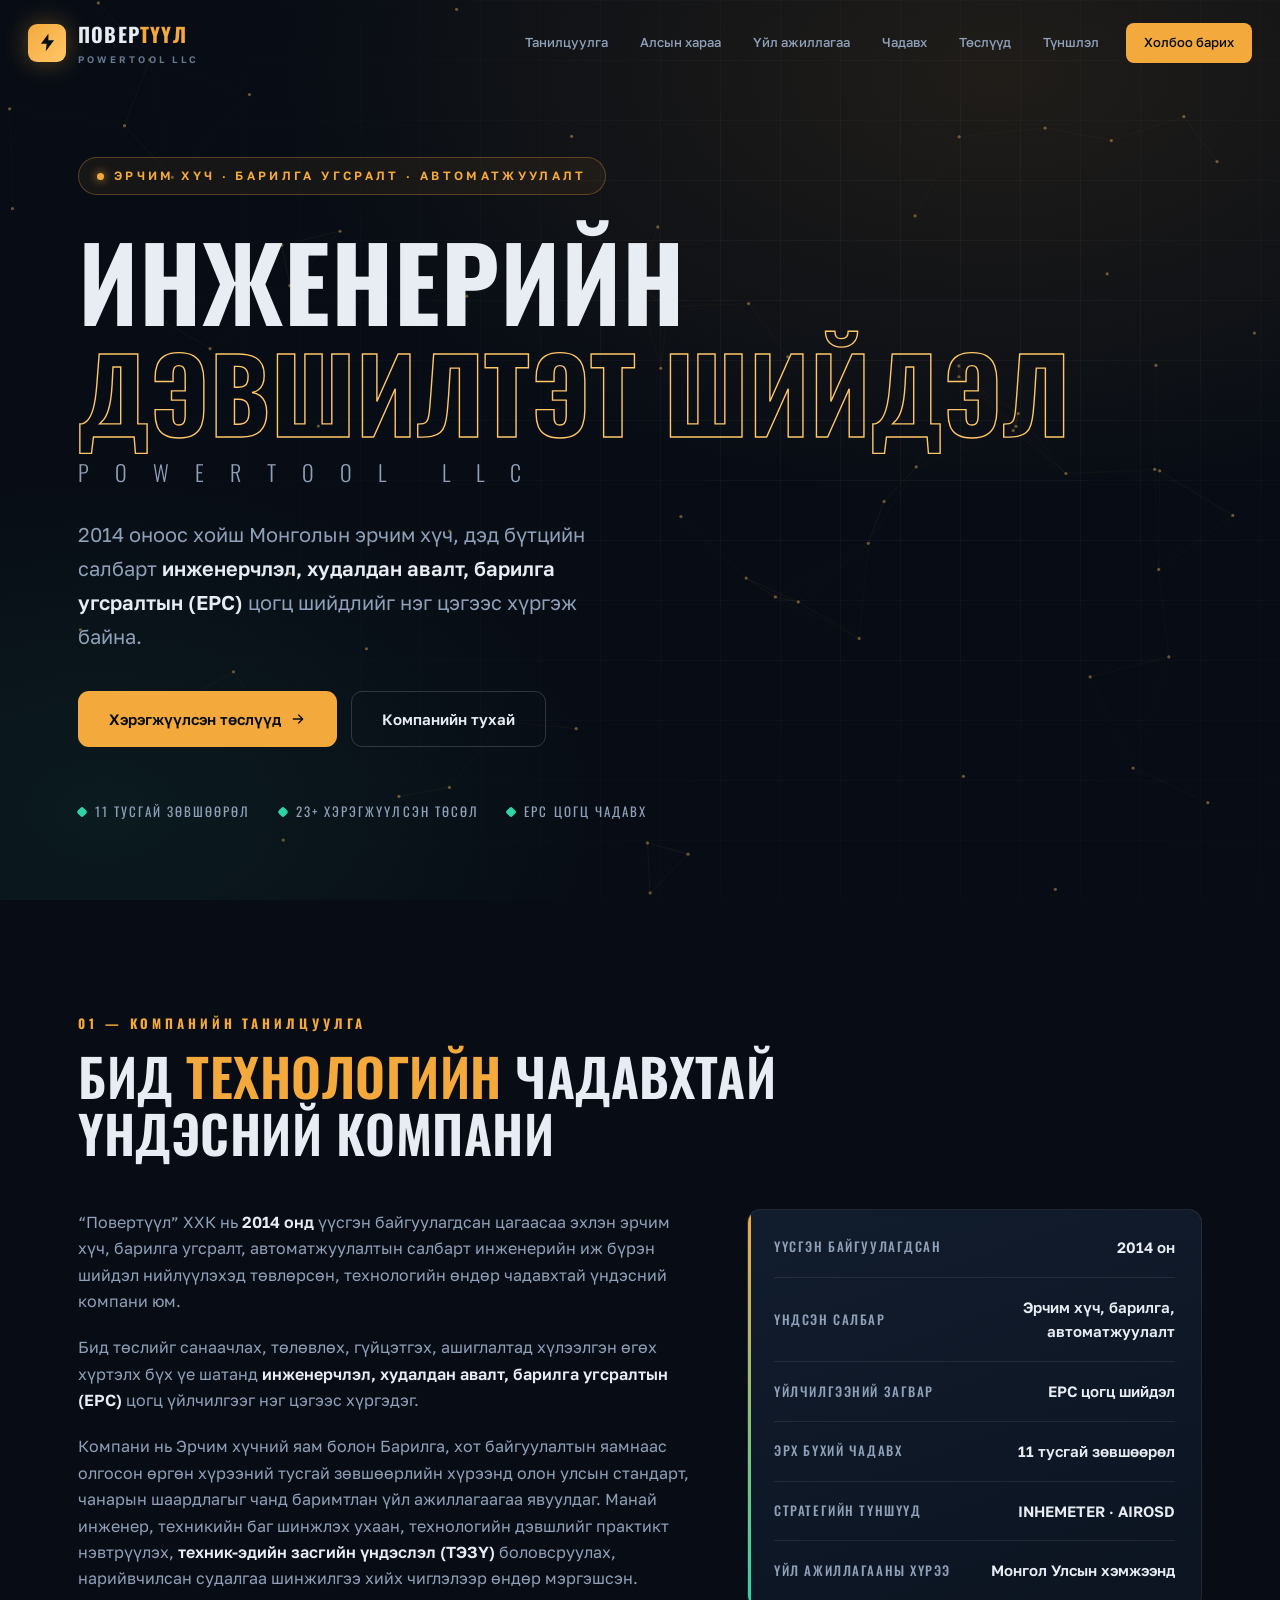
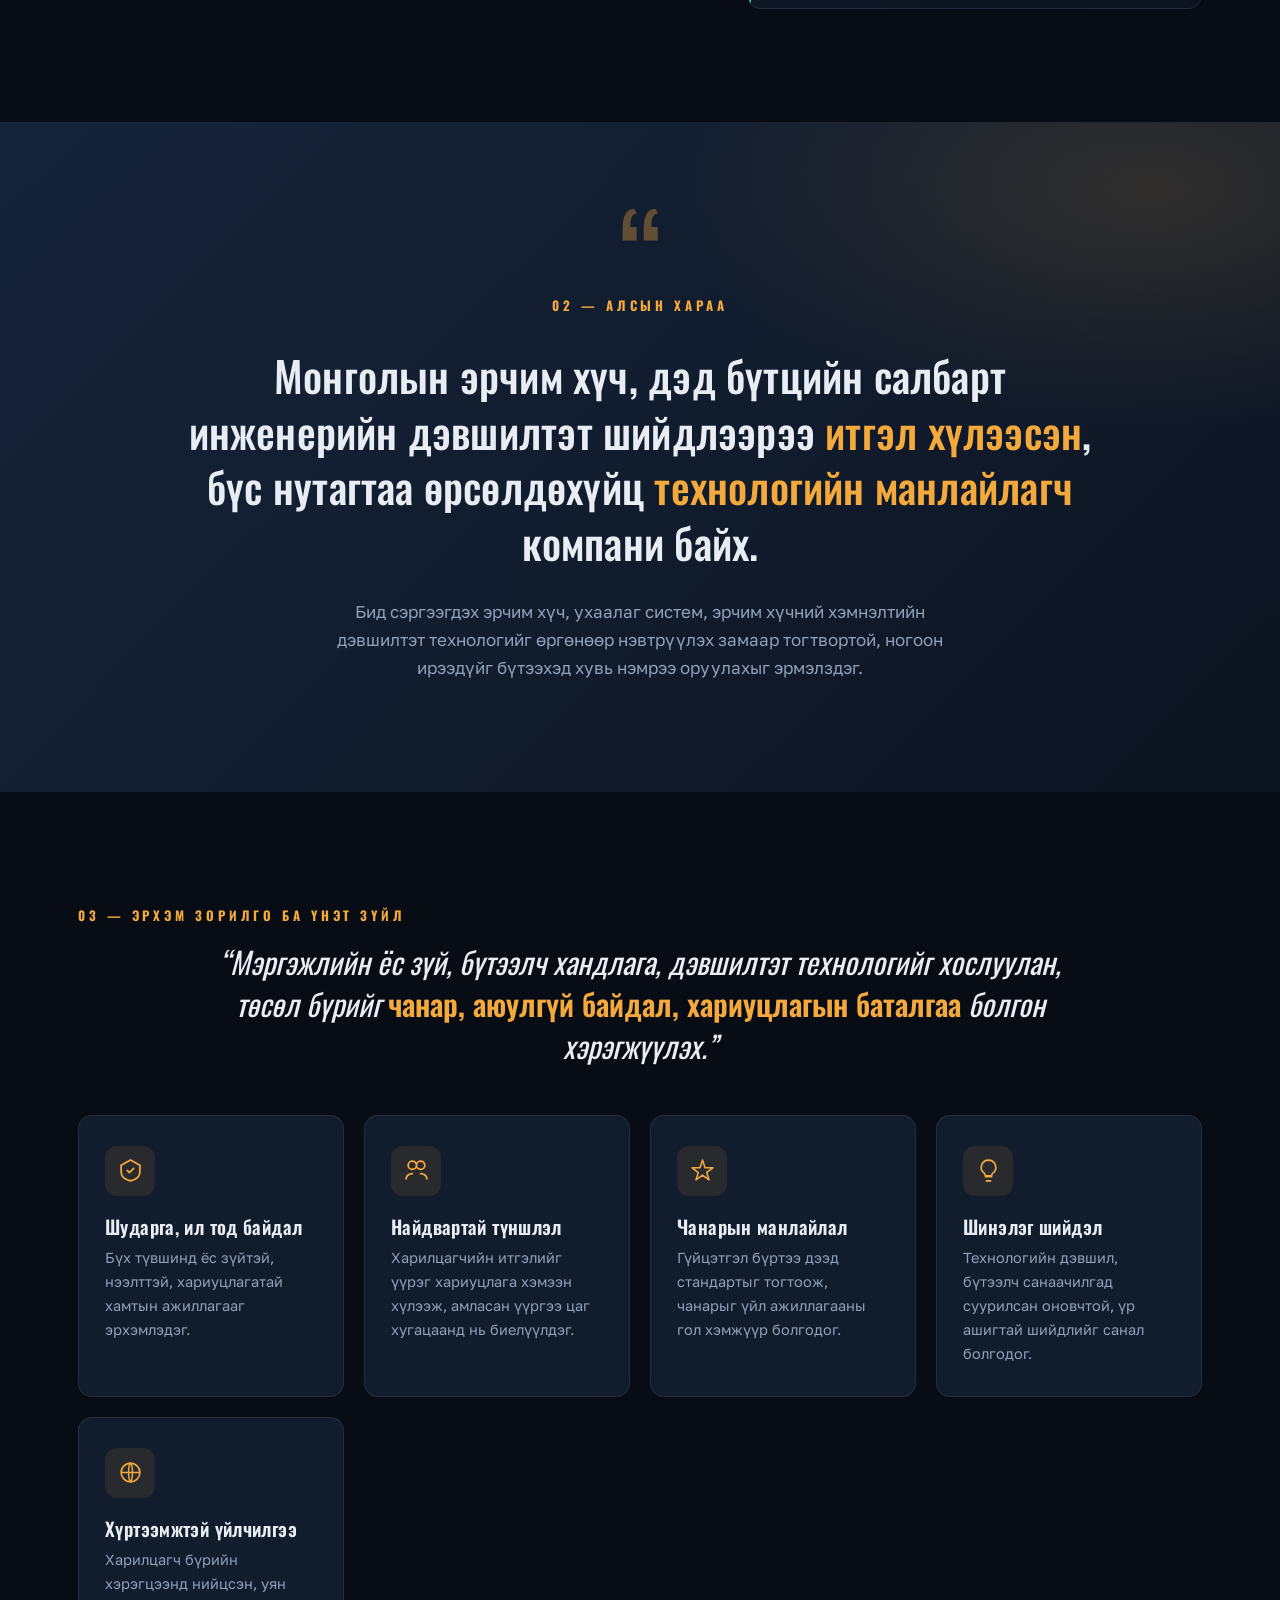
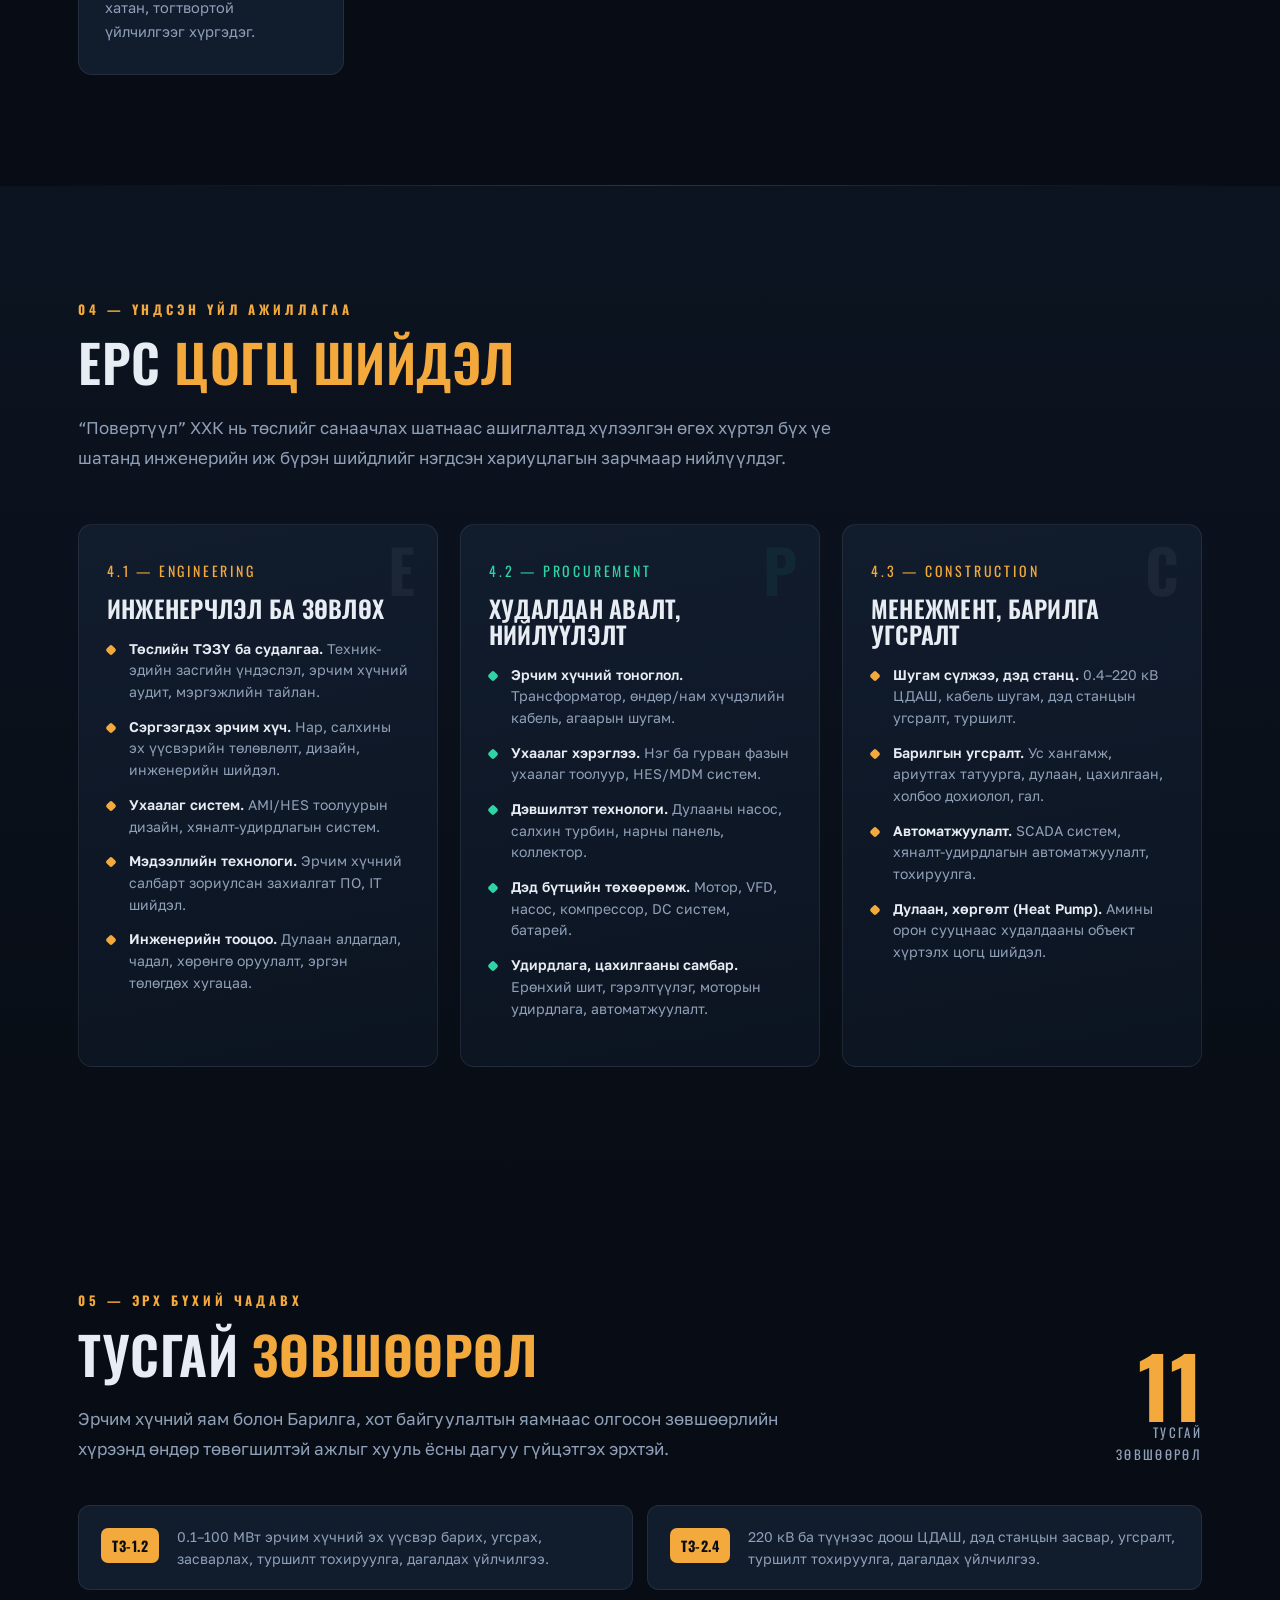
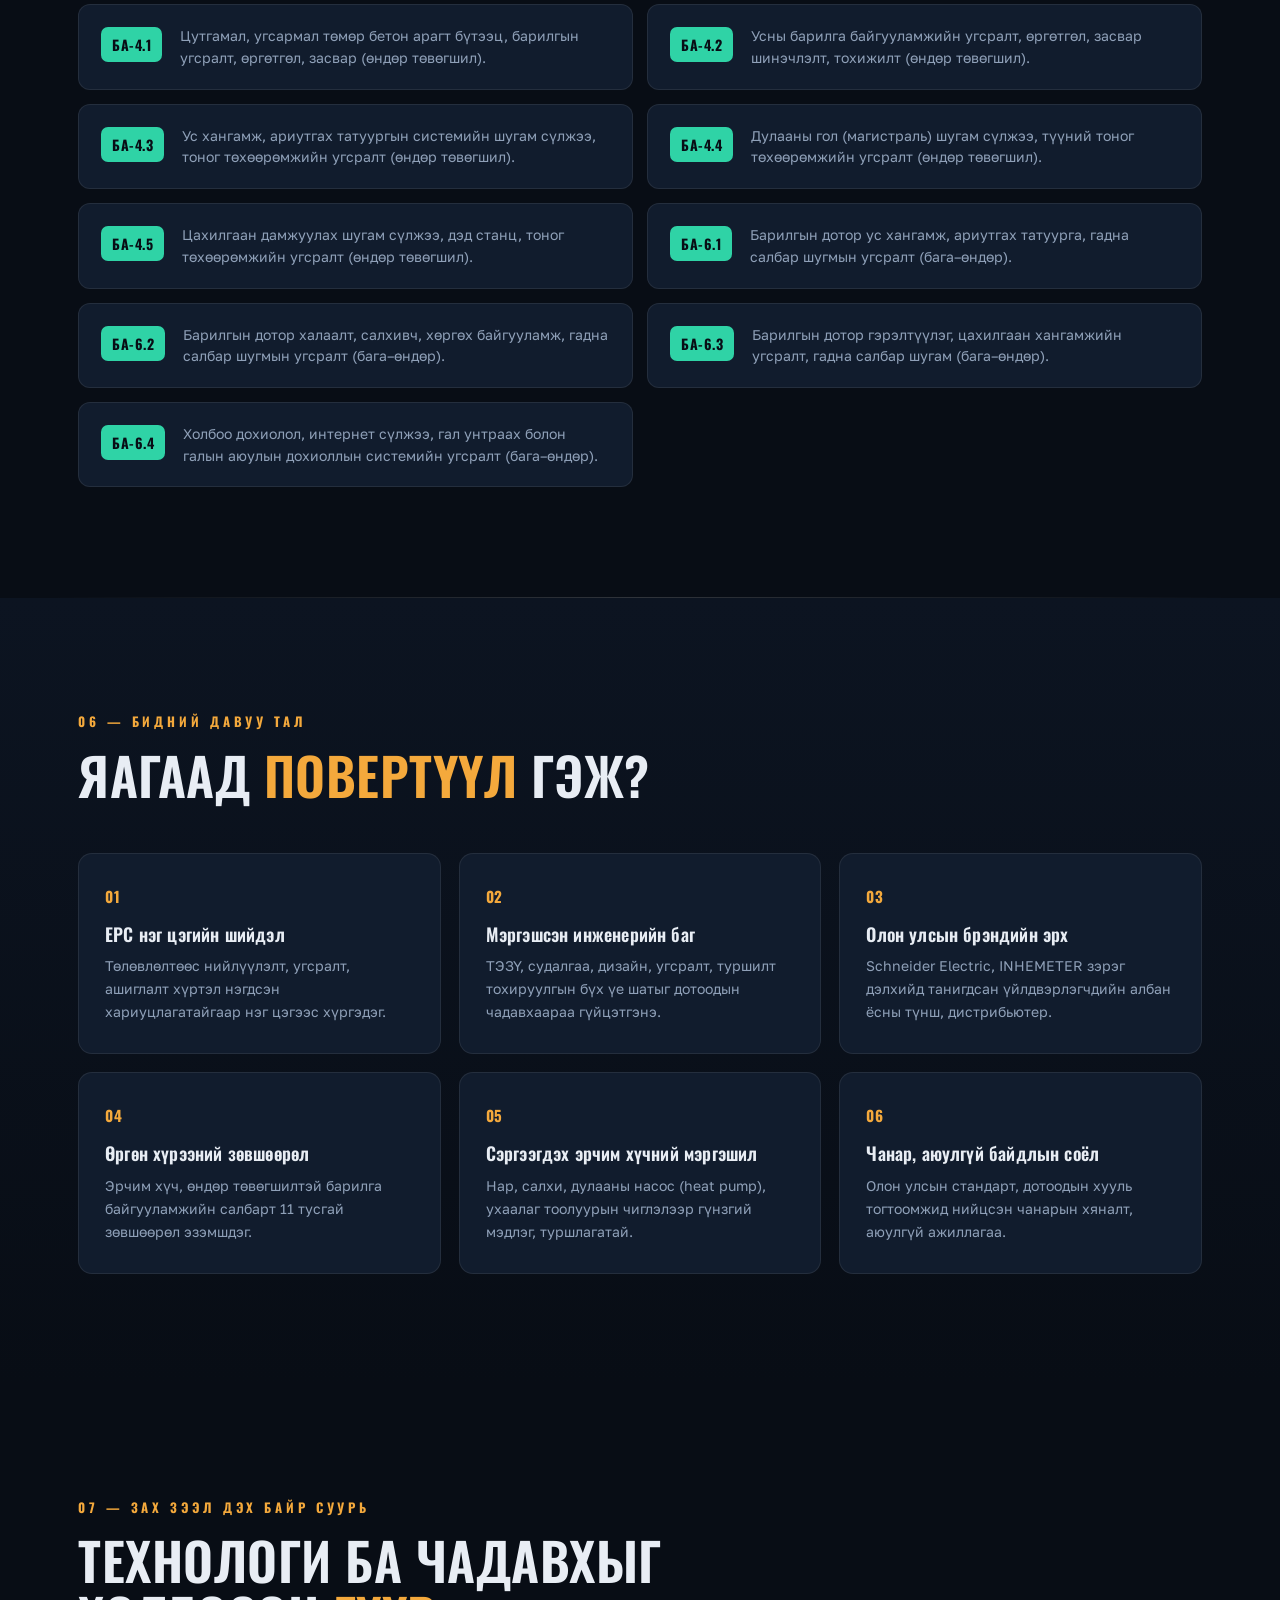
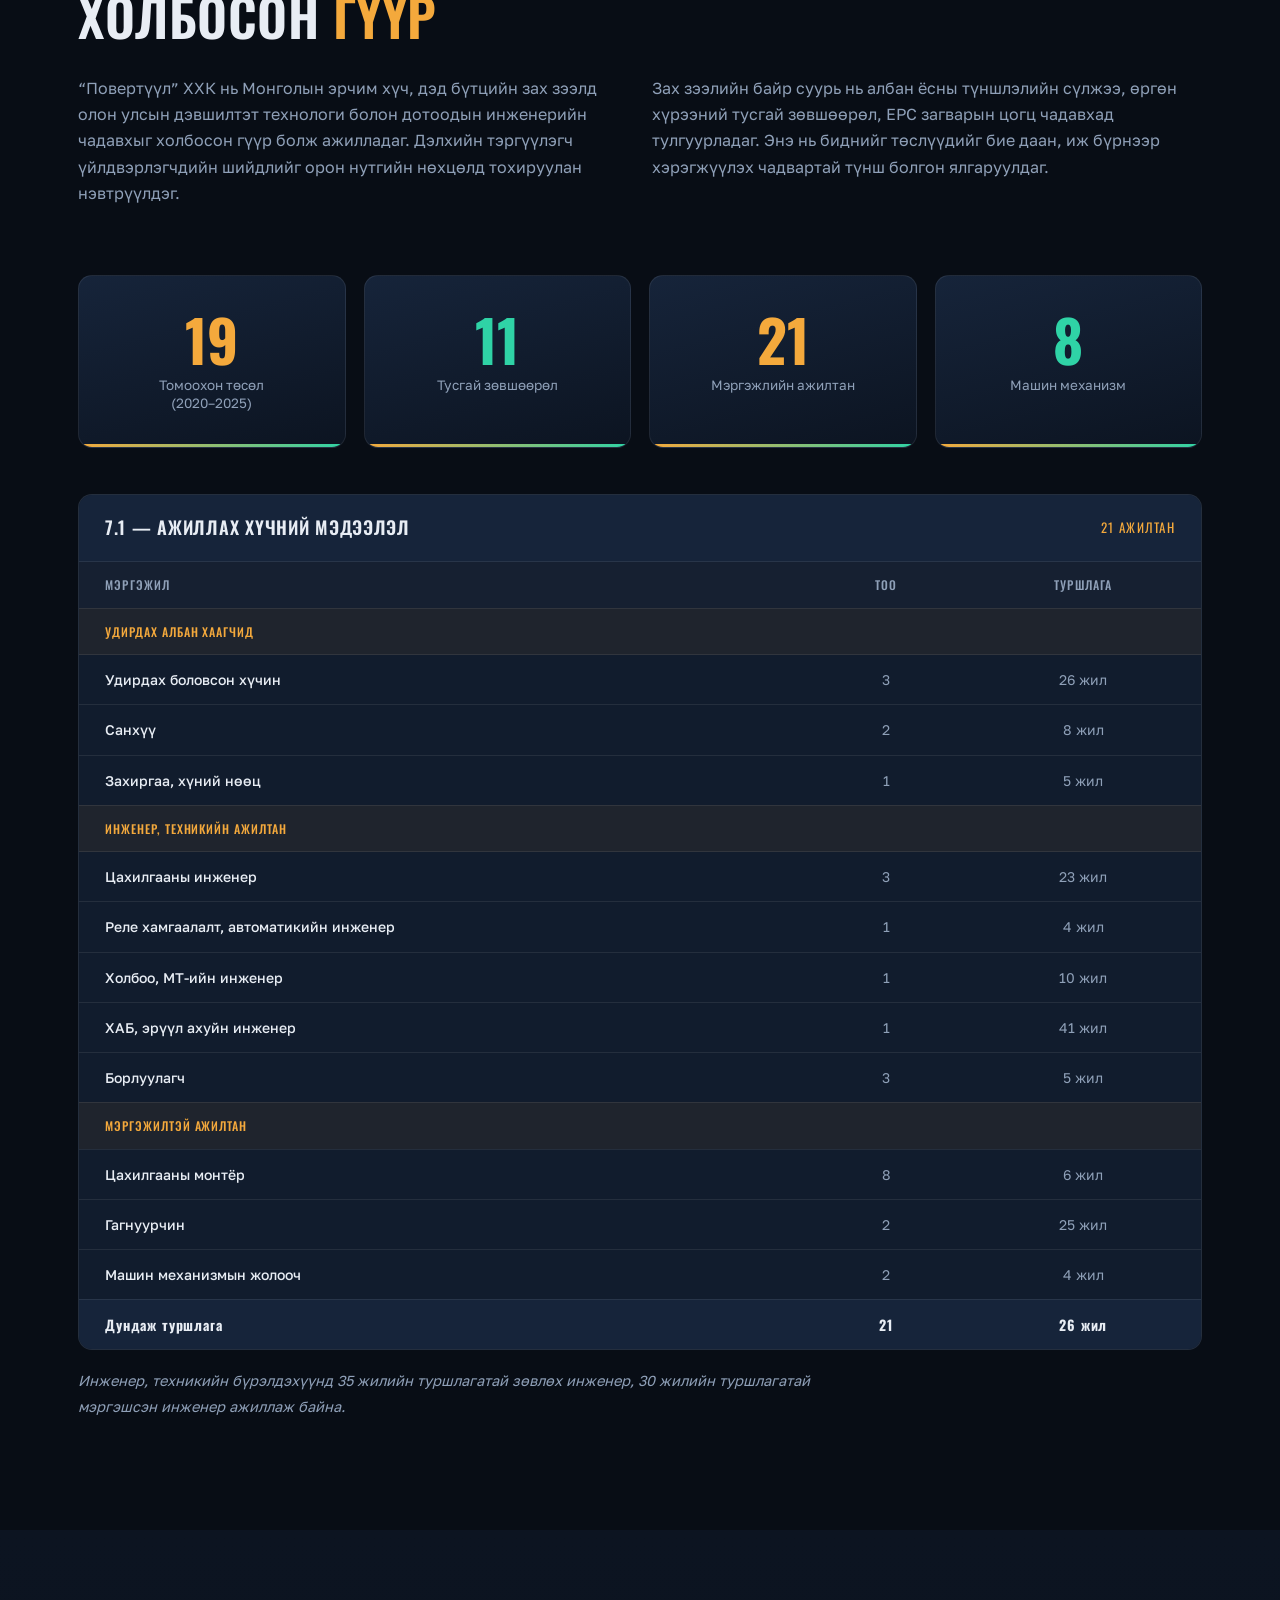
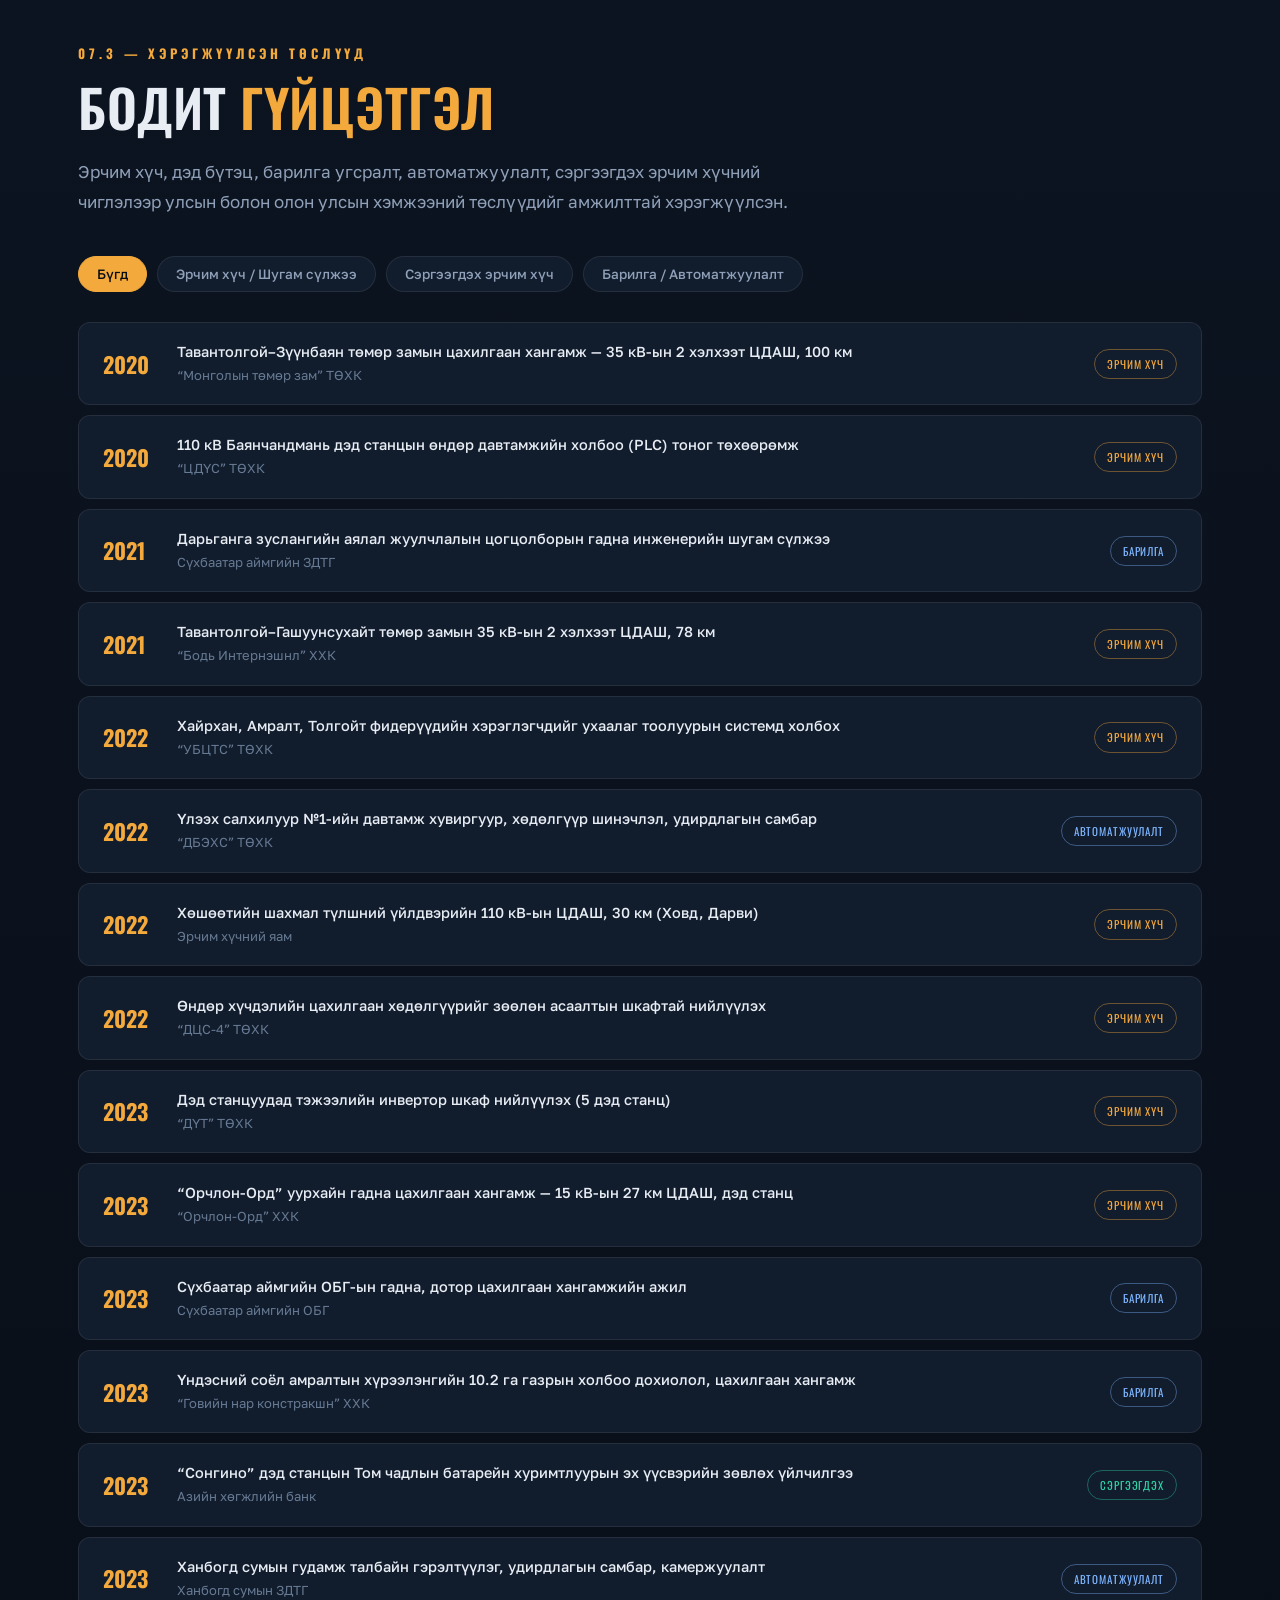
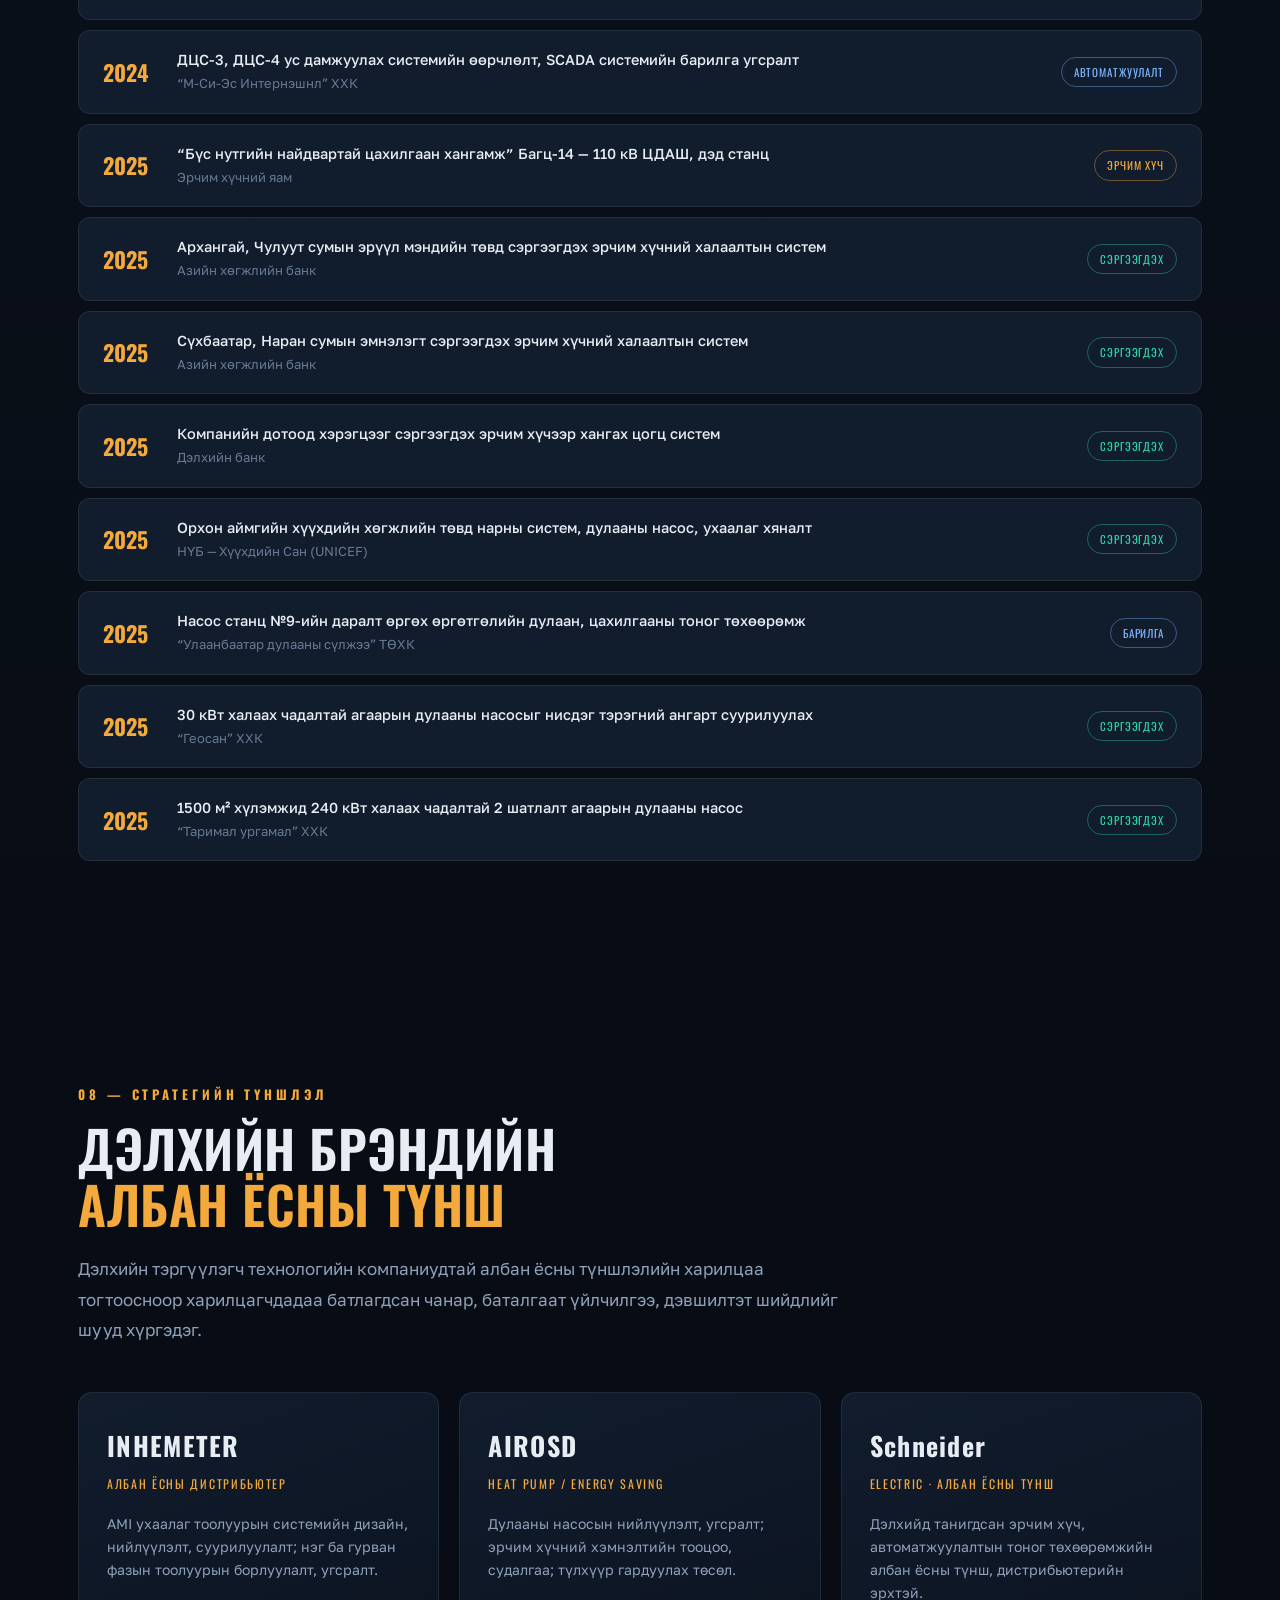
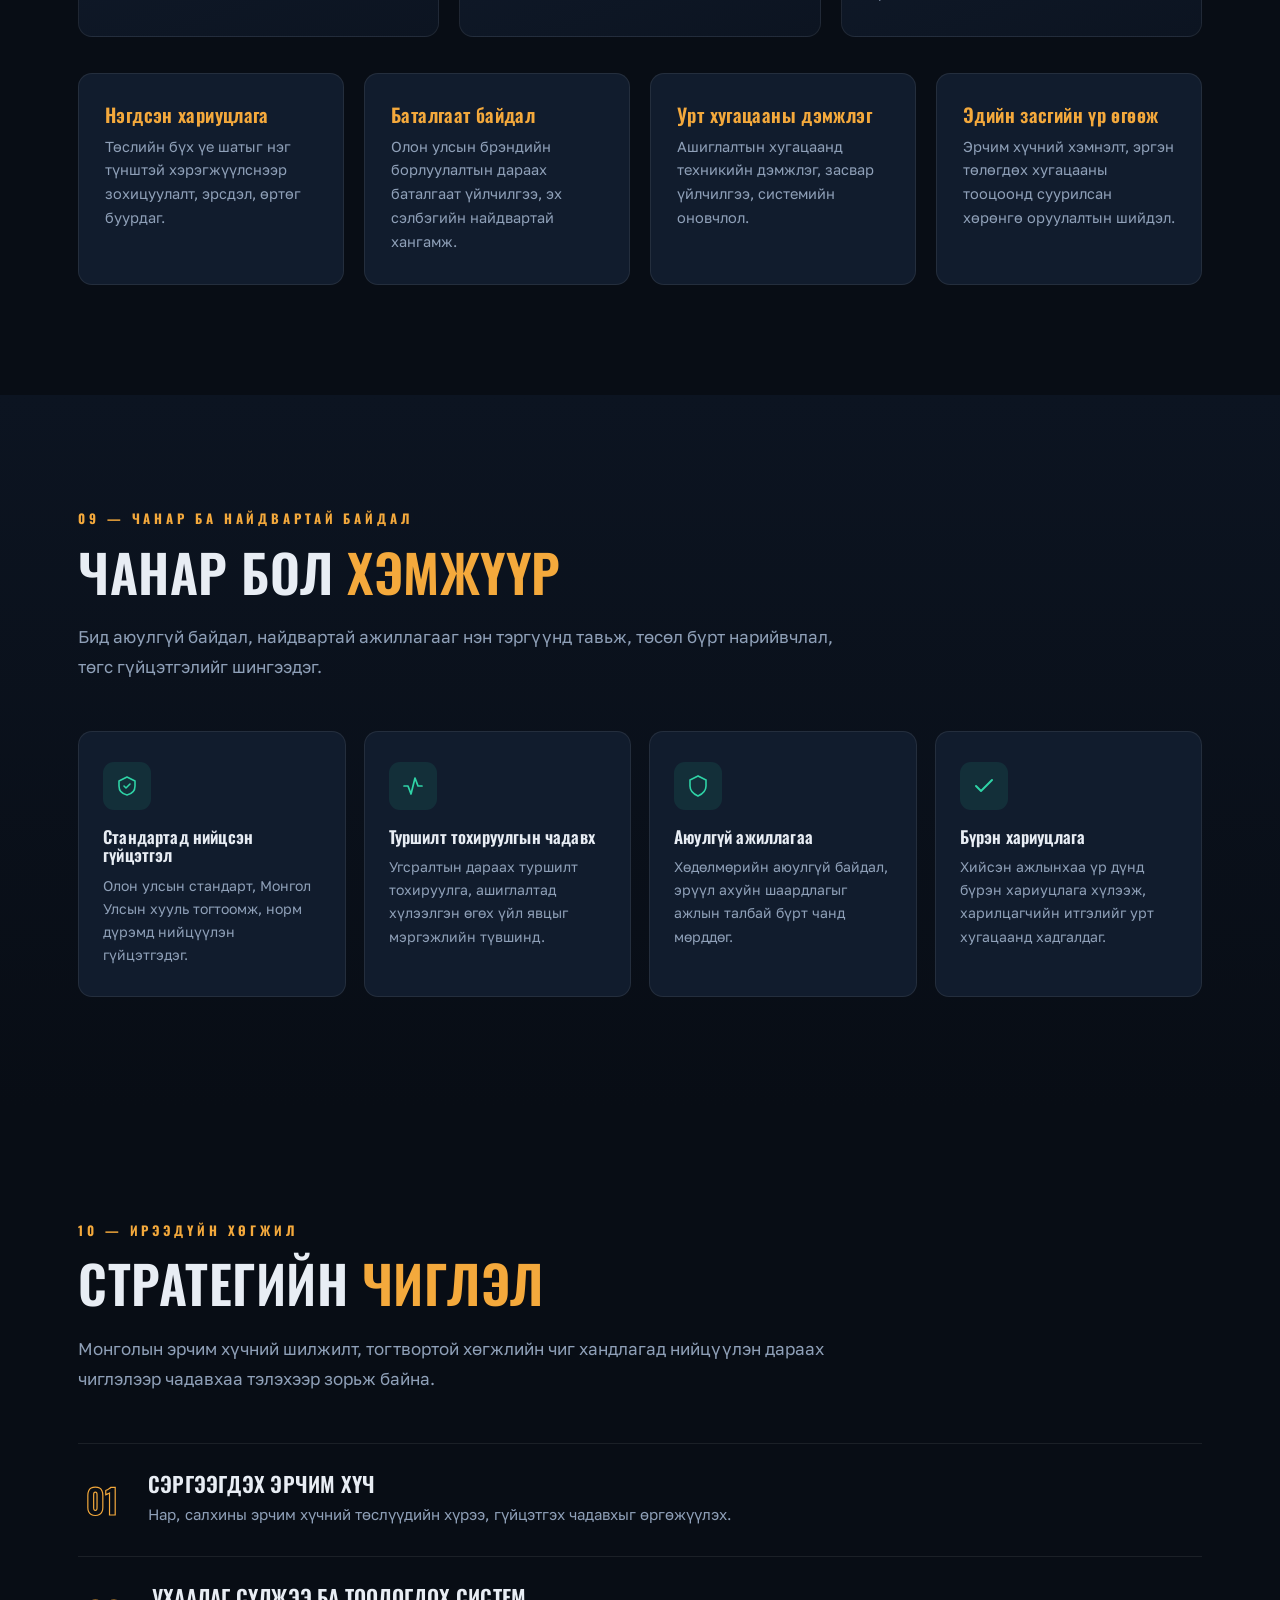
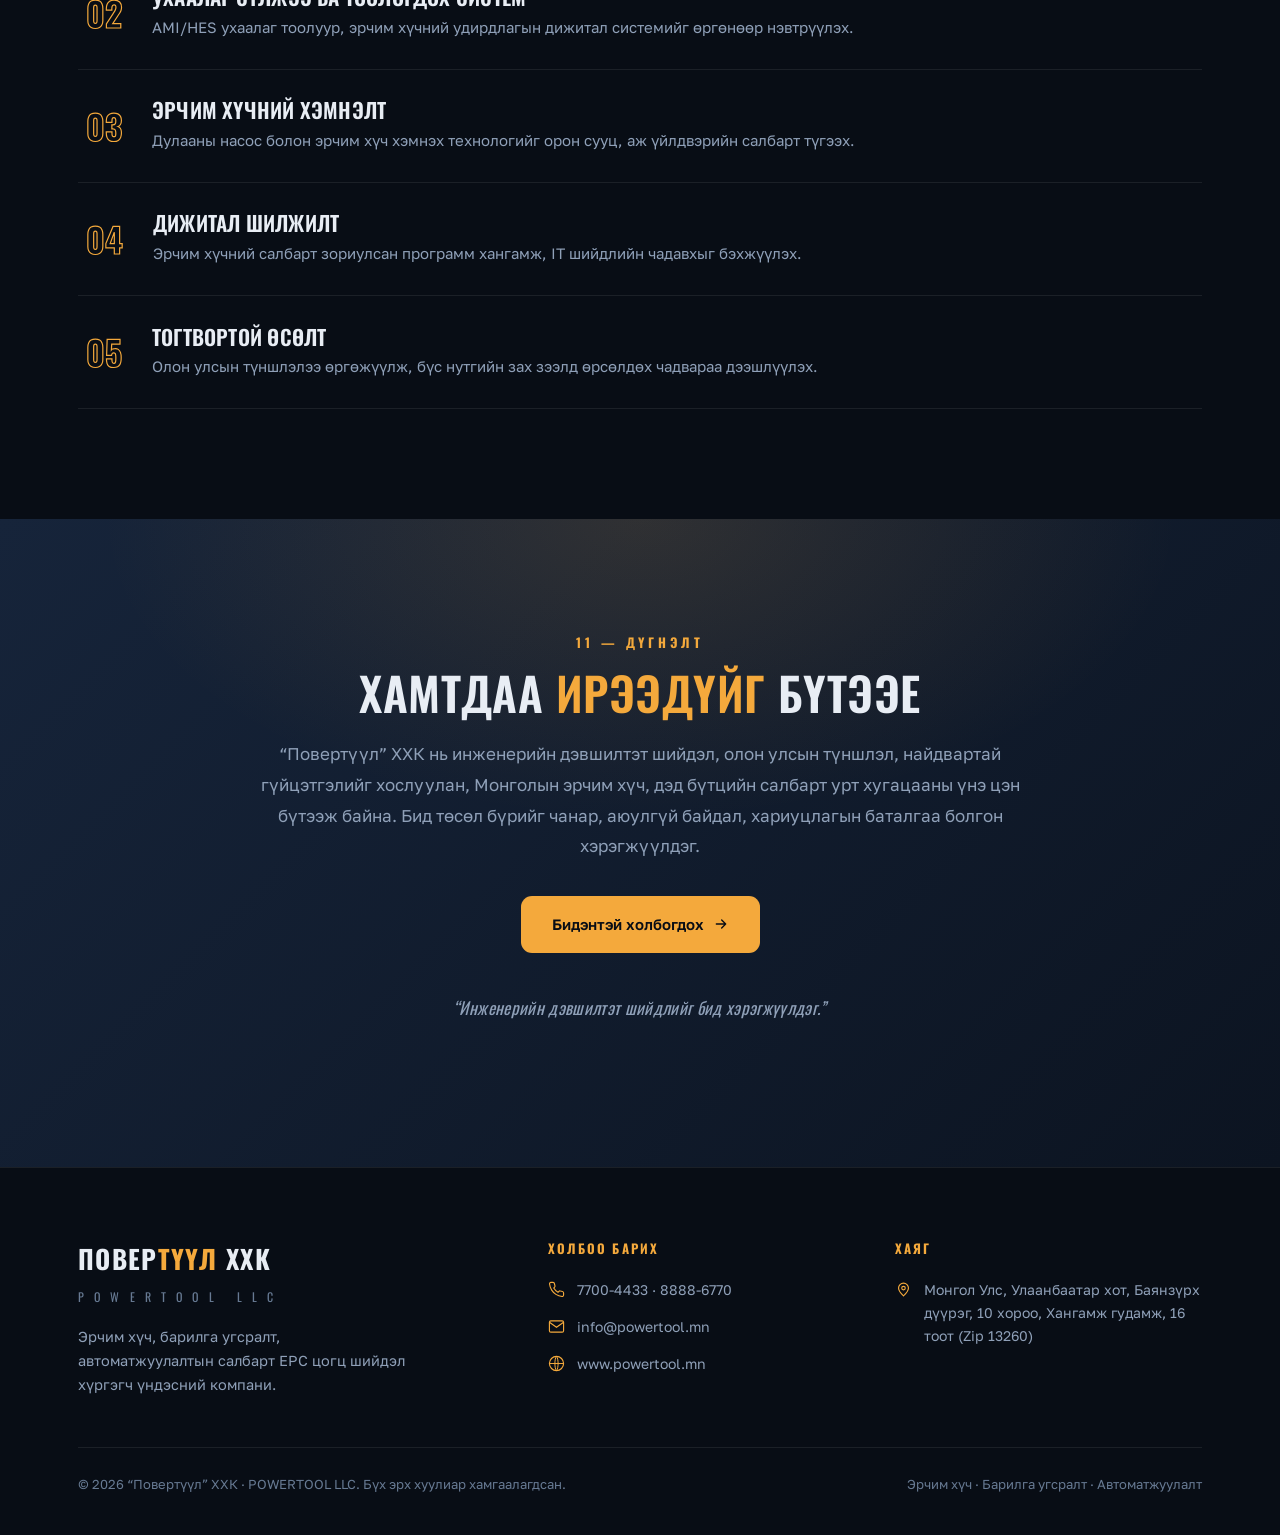
==== index.html @ 686b5230 "Powertool website" ====
<!DOCTYPE html>
<html lang="mn">
<head>
<meta charset="UTF-8">
<meta name="viewport" content="width=device-width, initial-scale=1.0">
<title>ПОВЕРТҮҮЛ ХХК — Инженерийн дэвшилтэт шийдэл</title>
<link rel="preconnect" href="https://fonts.googleapis.com">
<link rel="preconnect" href="https://fonts.gstatic.com" crossorigin>
<link href="https://fonts.googleapis.com/css2?family=Oswald:wght@300;400;500;600;700&family=Golos+Text:wght@400;500;600;700&display=swap" rel="stylesheet">
<style>
:root{
  --ink:#080D15;
  --navy:#0C1421;
  --surface:#111C2D;
  --surface-2:#16243A;
  --line:rgba(255,255,255,.08);
  --line-strong:rgba(255,255,255,.16);
  --text:#E8EDF4;
  --muted:#8FA0B8;
  --muted-2:#677a93;
  --gold:#F4A93C;
  --gold-bright:#FFC768;
  --teal:#2FD3A6;
  --teal-dim:#1c8e72;
  --r:14px;
}
*{margin:0;padding:0;box-sizing:border-box}
html{scroll-behavior:smooth}
body{
  font-family:'Golos Text',sans-serif;
  background:var(--ink);
  color:var(--text);
  line-height:1.65;
  overflow-x:hidden;
  -webkit-font-smoothing:antialiased;
}
::selection{background:var(--gold);color:var(--ink)}
h1,h2,h3,h4,.disp{font-family:'Oswald',sans-serif;font-weight:600;letter-spacing:.01em;line-height:1.08}
a{color:inherit;text-decoration:none}
.wrap{max-width:1180px;margin:0 auto;padding:0 28px}

/* ---------- NAV ---------- */
nav{
  position:fixed;top:0;left:0;right:0;z-index:100;
  display:flex;align-items:center;justify-content:space-between;
  padding:18px 28px;transition:.4s cubic-bezier(.4,0,.2,1);
  border-bottom:1px solid transparent;
}
nav.scrolled{
  background:rgba(8,13,21,.82);
  backdrop-filter:blur(18px) saturate(1.4);
  border-bottom:1px solid var(--line);
  padding:12px 28px;
}
.brand{display:flex;align-items:center;gap:12px}
.brand .mark{
  width:38px;height:38px;border-radius:9px;flex-shrink:0;
  background:linear-gradient(135deg,var(--gold),var(--gold-bright));
  display:grid;place-items:center;position:relative;
  box-shadow:0 0 24px rgba(244,169,60,.35);
}
.brand .mark svg{width:21px;height:21px}
.brand .txt{font-family:'Oswald';font-weight:700;font-size:20px;letter-spacing:.06em}
.brand .txt span{color:var(--gold)}
.brand .sub{display:block;font-family:'Golos Text';font-size:9.5px;letter-spacing:.34em;color:var(--muted-2);font-weight:600;margin-top:1px}
.navlinks{display:flex;gap:6px;align-items:center}
.navlinks a{
  font-size:13px;font-weight:500;color:var(--muted);padding:8px 13px;border-radius:8px;
  transition:.25s;position:relative;
}
.navlinks a:hover{color:var(--text);background:rgba(255,255,255,.05)}
.nav-cta{
  margin-left:8px;background:var(--gold);color:var(--ink)!important;font-weight:600;
  padding:9px 18px!important;border-radius:9px;
}
.nav-cta:hover{background:var(--gold-bright)!important}
.burger{display:none;flex-direction:column;gap:5px;cursor:pointer;padding:6px}
.burger span{width:24px;height:2px;background:var(--text);border-radius:2px;transition:.3s}

/* ---------- HERO ---------- */
.hero{
  position:relative;min-height:100vh;display:flex;align-items:center;
  overflow:hidden;padding-top:80px;
  background:radial-gradient(1200px 700px at 78% 8%,rgba(244,169,60,.10),transparent 60%),
             radial-gradient(900px 600px at 8% 90%,rgba(47,211,166,.07),transparent 55%),
             var(--ink);
}
.grid-bg{
  position:absolute;inset:0;
  background-image:linear-gradient(var(--line) 1px,transparent 1px),
                   linear-gradient(90deg,var(--line) 1px,transparent 1px);
  background-size:60px 60px;
  mask-image:radial-gradient(circle at 70% 40%,black,transparent 78%);
  opacity:.5;
}
.hero canvas{position:absolute;inset:0;width:100%;height:100%;opacity:.55}
.hero-inner{position:relative;z-index:3;width:100%}
.eyebrow{
  display:inline-flex;align-items:center;gap:10px;font-size:12px;font-weight:600;
  letter-spacing:.28em;text-transform:uppercase;color:var(--gold);
  border:1px solid rgba(244,169,60,.3);border-radius:40px;padding:8px 18px;margin-bottom:30px;
  background:rgba(244,169,60,.06);
}
.eyebrow .dot{width:7px;height:7px;border-radius:50%;background:var(--gold);box-shadow:0 0 10px var(--gold)}
.hero h1{
  font-size:clamp(46px,8vw,108px);font-weight:700;letter-spacing:.01em;
  text-transform:uppercase;margin-bottom:8px;
}
.hero h1 .l2{
  color:transparent;-webkit-text-stroke:1.4px var(--gold-bright);
  display:block;
}
.hero .latin{font-family:'Oswald';font-weight:300;font-size:clamp(15px,2vw,22px);letter-spacing:.5em;color:var(--muted);margin-bottom:26px}
.hero p.lead{font-size:clamp(16px,2vw,20px);color:var(--muted);max-width:560px;margin-bottom:38px;line-height:1.7}
.hero p.lead b{color:var(--text);font-weight:600}
.hero-cta{display:flex;gap:14px;flex-wrap:wrap}
.btn{
  display:inline-flex;align-items:center;gap:9px;font-weight:600;font-size:15px;
  padding:15px 30px;border-radius:11px;cursor:pointer;transition:.3s;border:1px solid transparent;
  font-family:'Golos Text';
}
.btn-primary{background:var(--gold);color:var(--ink)}
.btn-primary:hover{background:var(--gold-bright);transform:translateY(-2px);box-shadow:0 14px 34px rgba(244,169,60,.3)}
.btn-ghost{border-color:var(--line-strong);color:var(--text)}
.btn-ghost:hover{background:rgba(255,255,255,.05);border-color:var(--gold)}
.hero-tags{display:flex;gap:28px;margin-top:54px;flex-wrap:wrap}
.hero-tags .t{font-family:'Oswald';font-size:13px;letter-spacing:.16em;text-transform:uppercase;color:var(--muted);display:flex;align-items:center;gap:9px}
.hero-tags .t::before{content:'';width:8px;height:8px;background:var(--teal);border-radius:2px;transform:rotate(45deg)}

/* ---------- SECTION ---------- */
section{position:relative;padding:110px 0}
.sec-num{
  font-family:'Oswald';font-weight:700;font-size:13px;letter-spacing:.3em;color:var(--gold);
  display:inline-block;margin-bottom:14px;
}
.sec-title{font-size:clamp(30px,4.6vw,52px);font-weight:600;text-transform:uppercase;margin-bottom:22px;letter-spacing:.01em}
.sec-title .ac{color:var(--gold)}
.sec-intro{font-size:17px;color:var(--muted);max-width:760px;line-height:1.8}
.alt{background:linear-gradient(180deg,var(--navy),var(--ink))}
.divline{height:1px;background:linear-gradient(90deg,transparent,var(--line-strong),transparent);margin:0 auto;max-width:1180px}

/* reveal */
.rv{opacity:0;transform:translateY(34px);transition:.9s cubic-bezier(.2,.7,.2,1)}
.rv.in{opacity:1;transform:none}
.rv.d1{transition-delay:.08s}.rv.d2{transition-delay:.16s}.rv.d3{transition-delay:.24s}.rv.d4{transition-delay:.32s}

/* ---------- ABOUT ---------- */
.about-grid{display:grid;grid-template-columns:1.15fr .85fr;gap:54px;align-items:start;margin-top:48px}
.about-grid p{color:var(--muted);margin-bottom:20px;font-size:16px}
.about-grid p b{color:var(--text);font-weight:600}
.info-card{
  background:linear-gradient(160deg,var(--surface),var(--navy));
  border:1px solid var(--line);border-radius:var(--r);padding:8px 26px;
  position:relative;overflow:hidden;
}
.info-card::before{content:'';position:absolute;top:0;left:0;width:3px;height:100%;background:linear-gradient(var(--gold),var(--teal))}
.info-card .row{display:flex;justify-content:space-between;gap:16px;padding:17px 0;border-bottom:1px solid var(--line);align-items:center}
.info-card .row:last-child{border-bottom:none}
.info-card .k{font-family:'Oswald';font-size:13px;letter-spacing:.12em;text-transform:uppercase;color:var(--muted);font-weight:500}
.info-card .v{font-weight:600;text-align:right;font-size:15px;max-width:58%}

/* ---------- VISION ---------- */
.vision{
  background:linear-gradient(135deg,var(--surface-2),var(--navy));
  position:relative;overflow:hidden;
}
.vision::after{content:'';position:absolute;inset:0;background:radial-gradient(800px 400px at 90% 10%,rgba(244,169,60,.14),transparent 60%)}
.quote-big{
  position:relative;z-index:2;max-width:980px;margin:0 auto;text-align:center;
}
.quote-big .mk{font-family:'Oswald';font-size:120px;line-height:.4;color:var(--gold);opacity:.35;height:60px;display:block}
.quote-big h2{
  font-family:'Oswald';font-weight:500;font-size:clamp(26px,3.6vw,42px);line-height:1.32;
  letter-spacing:.005em;margin:18px 0 28px;
}
.quote-big h2 .hl{color:var(--gold)}
.quote-big p{color:var(--muted);font-size:17px;max-width:640px;margin:0 auto}

/* ---------- VALUES ---------- */
.val-grid{display:grid;grid-template-columns:repeat(auto-fit,minmax(220px,1fr));gap:20px;margin-top:48px}
.val{
  background:var(--surface);border:1px solid var(--line);border-radius:var(--r);padding:30px 26px;
  transition:.35s;position:relative;overflow:hidden;
}
.val:hover{transform:translateY(-6px);border-color:rgba(244,169,60,.4);background:var(--surface-2)}
.val .ic{
  width:50px;height:50px;border-radius:12px;display:grid;place-items:center;margin-bottom:20px;
  background:rgba(244,169,60,.1);color:var(--gold);
}
.val .ic svg{width:25px;height:25px}
.val h4{font-size:19px;letter-spacing:.02em;margin-bottom:10px}
.val p{color:var(--muted);font-size:14.5px}
.mission-banner{
  text-align:center;max-width:900px;margin:0 auto 8px;
  font-family:'Oswald';font-weight:400;font-style:italic;
  font-size:clamp(20px,2.8vw,30px);line-height:1.4;color:var(--text);
}
.mission-banner .ac{color:var(--gold);font-style:normal;font-weight:600}

/* ---------- OPERATIONS ---------- */
.op-grid{display:grid;grid-template-columns:repeat(3,1fr);gap:22px;margin-top:50px}
.op{
  background:linear-gradient(170deg,var(--surface),var(--navy));
  border:1px solid var(--line);border-radius:var(--r);padding:34px 28px;position:relative;overflow:hidden;
  transition:.4s;
}
.op:hover{border-color:var(--line-strong);transform:translateY(-5px)}
.op .epc{font-family:'Oswald';font-weight:700;font-size:60px;color:rgba(255,255,255,.05);position:absolute;top:14px;right:22px;line-height:1}
.op .num{font-family:'Oswald';font-size:14px;letter-spacing:.2em;color:var(--gold);margin-bottom:14px}
.op h3{font-size:24px;margin-bottom:16px;text-transform:uppercase}
.op ul{list-style:none}
.op li{
  position:relative;padding-left:22px;color:var(--muted);font-size:14px;margin-bottom:13px;line-height:1.55;
}
.op li b{color:var(--text);font-weight:600}
.op li::before{content:'';position:absolute;left:0;top:8px;width:8px;height:8px;background:var(--gold);border-radius:2px;transform:rotate(45deg)}
.op.teal li::before{background:var(--teal)}
.op.teal .num,.op.teal .epc{color:var(--teal)}
.op.teal .epc{color:rgba(47,211,166,.07)}

/* ---------- LICENSES ---------- */
.lic-head{display:flex;align-items:flex-end;justify-content:space-between;gap:30px;flex-wrap:wrap;margin-bottom:40px}
.lic-count{text-align:right}
.lic-count .big{font-family:'Oswald';font-weight:700;font-size:84px;color:var(--gold);line-height:.9}
.lic-count .lbl{font-family:'Oswald';letter-spacing:.18em;text-transform:uppercase;font-size:13px;color:var(--muted)}
.lic-grid{display:grid;grid-template-columns:repeat(2,1fr);gap:14px}
.lic{
  display:flex;gap:18px;background:var(--surface);border:1px solid var(--line);border-radius:12px;
  padding:20px 22px;transition:.3s;align-items:flex-start;
}
.lic:hover{background:var(--surface-2);border-color:rgba(244,169,60,.35);transform:translateX(4px)}
.lic .code{
  font-family:'Oswald';font-weight:700;font-size:14px;letter-spacing:.04em;color:var(--ink);
  background:var(--gold);padding:6px 11px;border-radius:7px;white-space:nowrap;flex-shrink:0;margin-top:2px;
}
.lic.bld .code{background:var(--teal)}
.lic p{font-size:14px;color:var(--muted);line-height:1.55}

/* ---------- ADVANTAGES ---------- */
.adv-grid{display:grid;grid-template-columns:repeat(3,1fr);gap:18px;margin-top:50px}
.adv{
  background:var(--surface);border:1px solid var(--line);border-radius:var(--r);padding:30px 26px;
  position:relative;transition:.35s;
}
.adv:hover{transform:translateY(-5px);background:var(--surface-2)}
.adv .n{font-family:'Oswald';font-weight:700;font-size:15px;color:var(--gold);margin-bottom:16px;letter-spacing:.05em}
.adv h4{font-size:18px;margin-bottom:10px}
.adv p{color:var(--muted);font-size:14px}

/* ---------- STATS ---------- */
.stats{display:grid;grid-template-columns:repeat(4,1fr);gap:18px;margin-top:50px}
.stat{
  background:linear-gradient(165deg,var(--surface-2),var(--navy));
  border:1px solid var(--line);border-radius:var(--r);padding:34px 26px;text-align:center;position:relative;overflow:hidden;
}
.stat::after{content:'';position:absolute;bottom:0;left:0;width:100%;height:3px;background:linear-gradient(90deg,var(--gold),var(--teal))}
.stat .num{font-family:'Oswald';font-weight:700;font-size:58px;color:var(--gold);line-height:1}
.stat .lbl{font-size:13.5px;color:var(--muted);margin-top:8px;line-height:1.4}
.stat.t .num{color:var(--teal)}

.mkt-grid{display:grid;grid-template-columns:1fr 1fr;gap:24px;margin-top:30px}
.mkt-grid p{color:var(--muted);margin-bottom:18px}

/* HR table */
.tbl-wrap{margin-top:46px;border:1px solid var(--line);border-radius:var(--r);overflow:hidden;background:var(--surface)}
.tbl-head{padding:22px 26px;background:var(--surface-2);border-bottom:1px solid var(--line);display:flex;align-items:center;gap:14px}
.tbl-head h4{font-size:18px;text-transform:uppercase;letter-spacing:.04em}
.tbl-head .tag{margin-left:auto;font-family:'Oswald';font-size:13px;color:var(--gold);letter-spacing:.1em}
table{width:100%;border-collapse:collapse;font-size:14px}
th,td{text-align:left;padding:13px 26px;border-bottom:1px solid var(--line)}
th{font-family:'Oswald';font-weight:500;text-transform:uppercase;letter-spacing:.1em;font-size:12px;color:var(--muted);background:rgba(255,255,255,.02)}
td{color:var(--muted)}
td:first-child{color:var(--text);font-weight:500}
tr:last-child td{border-bottom:none}
.grp td{background:rgba(244,169,60,.06);font-family:'Oswald';letter-spacing:.08em;text-transform:uppercase;color:var(--gold);font-size:12px;font-weight:500}
.totrow td{background:var(--surface-2);color:var(--text);font-weight:700;font-family:'Oswald';letter-spacing:.06em}
td.c,th.c{text-align:center}

/* ---------- PROJECTS ---------- */
.proj-filter{display:flex;gap:10px;flex-wrap:wrap;margin:38px 0 30px}
.proj-filter button{
  font-family:'Golos Text';font-size:13.5px;font-weight:500;color:var(--muted);
  background:var(--surface);border:1px solid var(--line);padding:9px 18px;border-radius:30px;cursor:pointer;transition:.25s;
}
.proj-filter button:hover{color:var(--text);border-color:var(--line-strong)}
.proj-filter button.active{background:var(--gold);color:var(--ink);border-color:var(--gold)}
.proj-list{display:grid;gap:10px}
.proj{
  display:grid;grid-template-columns:54px 1fr auto;gap:20px;align-items:center;
  background:var(--surface);border:1px solid var(--line);border-radius:12px;padding:18px 24px;transition:.3s;
}
.proj:hover{background:var(--surface-2);border-color:var(--line-strong);transform:translateX(5px)}
.proj .yr{font-family:'Oswald';font-weight:700;font-size:22px;color:var(--gold)}
.proj .ttl{font-size:14.5px;font-weight:500;line-height:1.45}
.proj .cli{font-size:13px;color:var(--muted-2);margin-top:3px}
.proj .badge{
  font-family:'Oswald';font-size:11px;letter-spacing:.08em;text-transform:uppercase;
  padding:5px 12px;border-radius:30px;white-space:nowrap;
  border:1px solid var(--line-strong);color:var(--muted);
}
.proj[data-cat="energy"] .badge{color:var(--gold);border-color:rgba(244,169,60,.4)}
.proj[data-cat="renew"] .badge{color:var(--teal);border-color:rgba(47,211,166,.4)}
.proj[data-cat="bld"] .badge{color:#7eb6ff;border-color:rgba(126,182,255,.4)}
.proj.hide{display:none}

/* ---------- PARTNERS ---------- */
.part-grid{display:grid;grid-template-columns:repeat(3,1fr);gap:20px;margin-top:46px}
.part{
  background:linear-gradient(160deg,var(--surface),var(--navy));
  border:1px solid var(--line);border-radius:var(--r);padding:32px 28px;transition:.35s;
}
.part:hover{border-color:var(--gold);transform:translateY(-5px)}
.part .logo{font-family:'Oswald';font-weight:700;font-size:26px;letter-spacing:.05em;color:var(--text);margin-bottom:6px}
.part .role{font-family:'Oswald';font-size:12px;letter-spacing:.14em;text-transform:uppercase;color:var(--gold);margin-bottom:18px}
.part p{color:var(--muted);font-size:14px}
.val-grid.cust{margin-top:36px}

/* ---------- QUALITY ---------- */
.q-grid{display:grid;grid-template-columns:repeat(4,1fr);gap:18px;margin-top:48px}
.q{
  background:var(--surface);border:1px solid var(--line);border-radius:var(--r);padding:30px 24px;transition:.35s;
}
.q:hover{transform:translateY(-5px);border-color:rgba(47,211,166,.4)}
.q .ic{width:48px;height:48px;border-radius:11px;background:rgba(47,211,166,.1);color:var(--teal);display:grid;place-items:center;margin-bottom:18px}
.q .ic svg{width:24px;height:24px}
.q h4{font-size:17px;margin-bottom:9px}
.q p{color:var(--muted);font-size:14px}

/* ---------- FUTURE ---------- */
.fut-list{margin-top:48px;display:grid;gap:0;border-top:1px solid var(--line)}
.fut{
  display:grid;grid-template-columns:auto 1fr;gap:30px;align-items:center;
  padding:28px 8px;border-bottom:1px solid var(--line);transition:.3s;
}
.fut:hover{background:rgba(255,255,255,.02);padding-left:20px}
.fut .n{font-family:'Oswald';font-weight:700;font-size:34px;color:transparent;-webkit-text-stroke:1.2px var(--gold)}
.fut .c h4{font-size:21px;margin-bottom:6px;text-transform:uppercase}
.fut .c p{color:var(--muted);font-size:15px}

/* ---------- CONCLUSION / CTA ---------- */
.concl{
  background:linear-gradient(135deg,var(--surface-2),var(--navy));position:relative;overflow:hidden;text-align:center;
}
.concl::before{content:'';position:absolute;inset:0;background:radial-gradient(900px 500px at 50% 0%,rgba(244,169,60,.13),transparent 60%)}
.concl-inner{position:relative;z-index:2;max-width:820px;margin:0 auto}
.concl h2{font-size:clamp(28px,4vw,46px);text-transform:uppercase;margin-bottom:22px}
.concl p{color:var(--muted);font-size:17px;margin-bottom:34px;line-height:1.8}
.tagline-final{font-family:'Oswald';font-style:italic;font-size:clamp(18px,2.4vw,26px);color:var(--gold);margin-top:40px;letter-spacing:.02em}

/* ---------- CONTACT / FOOTER ---------- */
footer{background:var(--ink);border-top:1px solid var(--line);padding:70px 0 40px}
.foot-grid{display:grid;grid-template-columns:1.4fr 1fr 1fr;gap:40px;margin-bottom:50px}
.foot-brand .txt{font-family:'Oswald';font-weight:700;font-size:26px;letter-spacing:.05em;margin-bottom:6px}
.foot-brand .txt span{color:var(--gold)}
.foot-brand .latin{font-family:'Oswald';font-size:12px;letter-spacing:.3em;color:var(--muted-2);margin-bottom:18px}
.foot-brand p{color:var(--muted);max-width:340px;font-size:14.5px}
.foot-col h5{font-family:'Oswald';font-size:13px;letter-spacing:.16em;text-transform:uppercase;color:var(--gold);margin-bottom:18px}
.foot-col .item{display:flex;gap:12px;margin-bottom:14px;color:var(--muted);font-size:14px;align-items:flex-start}
.foot-col .item svg{width:17px;height:17px;color:var(--gold);flex-shrink:0;margin-top:3px}
.foot-col a:hover{color:var(--gold)}
.foot-bottom{border-top:1px solid var(--line);padding-top:26px;display:flex;justify-content:space-between;flex-wrap:wrap;gap:14px;color:var(--muted-2);font-size:13px}

/* ---------- RESPONSIVE ---------- */
@media(max-width:980px){
  .about-grid,.op-grid,.adv-grid,.stats,.q-grid,.part-grid,.lic-grid,.mkt-grid,.foot-grid{grid-template-columns:1fr}
  .op-grid,.adv-grid,.part-grid{grid-template-columns:1fr}
  .stats,.q-grid{grid-template-columns:1fr 1fr}
  .navlinks{
    position:fixed;top:0;right:0;height:100vh;width:78%;max-width:320px;flex-direction:column;
    background:var(--navy);padding:90px 26px;gap:6px;transform:translateX(100%);transition:.4s;align-items:stretch;
    border-left:1px solid var(--line);
  }
  .navlinks.open{transform:none}
  .navlinks a{padding:14px 16px;font-size:16px}
  .burger{display:flex}
  .burger.open span:nth-child(1){transform:translateY(7px) rotate(45deg)}
  .burger.open span:nth-child(2){opacity:0}
  .burger.open span:nth-child(3){transform:translateY(-7px) rotate(-45deg)}
}
@media(max-width:620px){
  .wrap{padding:0 18px}
  nav{padding:14px 18px}
  .stats,.q-grid{grid-template-columns:1fr 1fr}
  .lic{flex-direction:column;gap:10px}
  .proj{grid-template-columns:46px 1fr;gap:14px}
  .proj .badge{display:none}
  th:nth-child(3),td:nth-child(3){display:none}
  .hero-tags{gap:16px}
}
</style>
</head>
<body>

<!-- NAV -->
<nav id="nav">
  <a href="#top" class="brand">
    <span class="mark">
      <svg viewBox="0 0 24 24" fill="none"><path d="M13 2L4.5 13.5H11L10 22L19.5 9.5H13L13 2Z" fill="#080D15"/></svg>
    </span>
    <span>
      <span class="txt">ПОВЕР<span>ТҮҮЛ</span></span>
      <span class="sub">POWERTOOL LLC</span>
    </span>
  </a>
  <div class="navlinks" id="navlinks">
    <a href="#about">Танилцуулга</a>
    <a href="#vision">Алсын хараа</a>
    <a href="#operations">Үйл ажиллагаа</a>
    <a href="#licenses">Чадавх</a>
    <a href="#projects">Төслүүд</a>
    <a href="#partners">Түншлэл</a>
    <a href="#contact" class="nav-cta">Холбоо барих</a>
  </div>
  <div class="burger" id="burger"><span></span><span></span><span></span></div>
</nav>

<!-- HERO -->
<header class="hero" id="top">
  <div class="grid-bg"></div>
  <canvas id="net"></canvas>
  <div class="wrap hero-inner">
    <span class="eyebrow rv in"><span class="dot"></span>Эрчим хүч · Барилга угсралт · Автоматжуулалт</span>
    <h1 class="rv in d1">Инженерийн<br><span class="l2">дэвшилтэт шийдэл</span></h1>
    <div class="latin rv in d2">P O W E R T O O L &nbsp; L L C</div>
    <p class="lead rv in d2">2014 оноос хойш Монголын эрчим хүч, дэд бүтцийн салбарт <b>инженерчлэл, худалдан авалт, барилга угсралтын (EPC)</b> цогц шийдлийг нэг цэгээс хүргэж байна.</p>
    <div class="hero-cta rv in d3">
      <a href="#projects" class="btn btn-primary">Хэрэгжүүлсэн төслүүд
        <svg width="16" height="16" viewBox="0 0 24 24" fill="none"><path d="M5 12h14M13 6l6 6-6 6" stroke="currentColor" stroke-width="2" stroke-linecap="round" stroke-linejoin="round"/></svg>
      </a>
      <a href="#about" class="btn btn-ghost">Компанийн тухай</a>
    </div>
    <div class="hero-tags rv in d4">
      <span class="t">11 тусгай зөвшөөрөл</span>
      <span class="t">23+ хэрэгжүүлсэн төсөл</span>
      <span class="t">EPC цогц чадавх</span>
    </div>
  </div>
</header>

<!-- 01 ABOUT -->
<section id="about">
  <div class="wrap">
    <span class="sec-num rv">01 — КОМПАНИЙН ТАНИЛЦУУЛГА</span>
    <h2 class="sec-title rv d1">Бид <span class="ac">технологийн</span> чадавхтай<br>үндэсний компани</h2>
    <div class="about-grid">
      <div class="rv d2">
        <p>“Повертүүл” ХХК нь <b>2014 онд</b> үүсгэн байгуулагдсан цагаасаа эхлэн эрчим хүч, барилга угсралт, автоматжуулалтын салбарт инженерийн иж бүрэн шийдэл нийлүүлэхэд төвлөрсөн, технологийн өндөр чадавхтай үндэсний компани юм.</p>
        <p>Бид төслийг санаачлах, төлөвлөх, гүйцэтгэх, ашиглалтад хүлээлгэн өгөх хүртэлх бүх үе шатанд <b>инженерчлэл, худалдан авалт, барилга угсралтын (EPC)</b> цогц үйлчилгээг нэг цэгээс хүргэдэг.</p>
        <p>Компани нь Эрчим хүчний яам болон Барилга, хот байгуулалтын яамнаас олгосон өргөн хүрээний тусгай зөвшөөрлийн хүрээнд олон улсын стандарт, чанарын шаардлагыг чанд баримтлан үйл ажиллагаагаа явуулдаг. Манай инженер, техникийн баг шинжлэх ухаан, технологийн дэвшлийг практикт нэвтрүүлэх, <b>техник-эдийн засгийн үндэслэл (ТЭЗҮ)</b> боловсруулах, нарийвчилсан судалгаа шинжилгээ хийх чиглэлээр өндөр мэргэшсэн.</p>
      </div>
      <div class="info-card rv d3">
        <div class="row"><span class="k">Үүсгэн байгуулагдсан</span><span class="v">2014 он</span></div>
        <div class="row"><span class="k">Үндсэн салбар</span><span class="v">Эрчим хүч, барилга, автоматжуулалт</span></div>
        <div class="row"><span class="k">Үйлчилгээний загвар</span><span class="v">EPC цогц шийдэл</span></div>
        <div class="row"><span class="k">Эрх бүхий чадавх</span><span class="v">11 тусгай зөвшөөрөл</span></div>
        <div class="row"><span class="k">Стратегийн түншүүд</span><span class="v">INHEMETER · AIROSD</span></div>
        <div class="row"><span class="k">Үйл ажиллагааны хүрээ</span><span class="v">Монгол Улсын хэмжээнд</span></div>
      </div>
    </div>
  </div>
</section>

<!-- 02 VISION -->
<section id="vision" class="vision">
  <div class="wrap quote-big">
    <span class="mk rv">“</span>
    <span class="sec-num rv">02 — АЛСЫН ХАРАА</span>
    <h2 class="rv d1">Монголын эрчим хүч, дэд бүтцийн салбарт инженерийн дэвшилтэт шийдлээрээ <span class="hl">итгэл хүлээсэн</span>, бүс нутагтаа өрсөлдөхүйц <span class="hl">технологийн манлайлагч</span> компани байх.</h2>
    <p class="rv d2">Бид сэргээгдэх эрчим хүч, ухаалаг систем, эрчим хүчний хэмнэлтийн дэвшилтэт технологийг өргөнөөр нэвтрүүлэх замаар тогтвортой, ногоон ирээдүйг бүтээхэд хувь нэмрээ оруулахыг эрмэлздэг.</p>
  </div>
</section>

<!-- 03 MISSION & VALUES -->
<section id="values">
  <div class="wrap">
    <span class="sec-num rv">03 — ЭРХЭМ ЗОРИЛГО БА ҮНЭТ ЗҮЙЛ</span>
    <p class="mission-banner rv d1">“Мэргэжлийн ёс зүй, бүтээлч хандлага, дэвшилтэт технологийг хослуулан, төсөл бүрийг <span class="ac">чанар, аюулгүй байдал, хариуцлагын баталгаа</span> болгон хэрэгжүүлэх.”</p>
    <div class="val-grid">
      <div class="val rv d1">
        <div class="ic"><svg viewBox="0 0 24 24" fill="none"><path d="M12 2L3 7v6c0 5 4 8 9 9 5-1 9-4 9-9V7l-9-5z" stroke="currentColor" stroke-width="1.7"/><path d="M9 12l2 2 4-4" stroke="currentColor" stroke-width="1.7" stroke-linecap="round" stroke-linejoin="round"/></svg></div>
        <h4>Шударга, ил тод байдал</h4>
        <p>Бүх түвшинд ёс зүйтэй, нээлттэй, хариуцлагатай хамтын ажиллагааг эрхэмлэдэг.</p>
      </div>
      <div class="val rv d2">
        <div class="ic"><svg viewBox="0 0 24 24" fill="none"><path d="M16 11a4 4 0 100-8 4 4 0 000 8zM8 11a4 4 0 100-8 4 4 0 000 8z" stroke="currentColor" stroke-width="1.7"/><path d="M2 20c0-3 3-5 6-5M22 20c0-3-3-5-6-5" stroke="currentColor" stroke-width="1.7" stroke-linecap="round"/></svg></div>
        <h4>Найдвартай түншлэл</h4>
        <p>Харилцагчийн итгэлийг үүрэг хариуцлага хэмээн хүлээж, амласан үүргээ цаг хугацаанд нь биелүүлдэг.</p>
      </div>
      <div class="val rv d3">
        <div class="ic"><svg viewBox="0 0 24 24" fill="none"><path d="M12 2l2.4 7.4H22l-6 4.5 2.3 7.1-6.3-4.6L5.7 21 8 14 2 9.4h7.6L12 2z" stroke="currentColor" stroke-width="1.5" stroke-linejoin="round"/></svg></div>
        <h4>Чанарын манлайлал</h4>
        <p>Гүйцэтгэл бүртээ дээд стандартыг тогтоож, чанарыг үйл ажиллагааны гол хэмжүүр болгодог.</p>
      </div>
      <div class="val rv d1">
        <div class="ic"><svg viewBox="0 0 24 24" fill="none"><path d="M9 18h6M10 22h4M12 2a7 7 0 00-4 12.7c.6.6 1 1.3 1 2.3h6c0-1 .4-1.7 1-2.3A7 7 0 0012 2z" stroke="currentColor" stroke-width="1.6" stroke-linecap="round" stroke-linejoin="round"/></svg></div>
        <h4>Шинэлэг шийдэл</h4>
        <p>Технологийн дэвшил, бүтээлч санаачилгад суурилсан оновчтой, үр ашигтай шийдлийг санал болгодог.</p>
      </div>
      <div class="val rv d2">
        <div class="ic"><svg viewBox="0 0 24 24" fill="none"><circle cx="12" cy="12" r="9" stroke="currentColor" stroke-width="1.6"/><path d="M3 12h18M12 3c2.5 2.5 2.5 15 0 18M12 3c-2.5 2.5-2.5 15 0 18" stroke="currentColor" stroke-width="1.4"/></svg></div>
        <h4>Хүртээмжтэй үйлчилгээ</h4>
        <p>Харилцагч бүрийн хэрэгцээнд нийцсэн, уян хатан, тогтвортой үйлчилгээг хүргэдэг.</p>
      </div>
    </div>
  </div>
</section>

<div class="divline"></div>

<!-- 04 OPERATIONS -->
<section id="operations" class="alt">
  <div class="wrap">
    <span class="sec-num rv">04 — ҮНДСЭН ҮЙЛ АЖИЛЛАГАА</span>
    <h2 class="sec-title rv d1">EPC <span class="ac">цогц шийдэл</span></h2>
    <p class="sec-intro rv d2">“Повертүүл” ХХК нь төслийг санаачлах шатнаас ашиглалтад хүлээлгэн өгөх хүртэл бүх үе шатанд инженерийн иж бүрэн шийдлийг нэгдсэн хариуцлагын зарчмаар нийлүүлдэг.</p>
    <div class="op-grid">
      <div class="op rv d1">
        <span class="epc">E</span>
        <div class="num">4.1 — ENGINEERING</div>
        <h3>Инженерчлэл ба зөвлөх</h3>
        <ul>
          <li><b>Төслийн ТЭЗҮ ба судалгаа.</b> Техник-эдийн засгийн үндэслэл, эрчим хүчний аудит, мэргэжлийн тайлан.</li>
          <li><b>Сэргээгдэх эрчим хүч.</b> Нар, салхины эх үүсвэрийн төлөвлөлт, дизайн, инженерийн шийдэл.</li>
          <li><b>Ухаалаг систем.</b> AMI/HES тоолуурын дизайн, хяналт-удирдлагын систем.</li>
          <li><b>Мэдээллийн технологи.</b> Эрчим хүчний салбарт зориулсан захиалгат ПО, IT шийдэл.</li>
          <li><b>Инженерийн тооцоо.</b> Дулаан алдагдал, чадал, хөрөнгө оруулалт, эргэн төлөгдөх хугацаа.</li>
        </ul>
      </div>
      <div class="op teal rv d2">
        <span class="epc">P</span>
        <div class="num">4.2 — PROCUREMENT</div>
        <h3>Худалдан авалт, нийлүүлэлт</h3>
        <ul>
          <li><b>Эрчим хүчний тоноглол.</b> Трансформатор, өндөр/нам хүчдэлийн кабель, агаарын шугам.</li>
          <li><b>Ухаалаг хэрэглээ.</b> Нэг ба гурван фазын ухаалаг тоолуур, HES/MDM систем.</li>
          <li><b>Дэвшилтэт технологи.</b> Дулааны насос, салхин турбин, нарны панель, коллектор.</li>
          <li><b>Дэд бүтцийн төхөөрөмж.</b> Мотор, VFD, насос, компрессор, DC систем, батарей.</li>
          <li><b>Удирдлага, цахилгааны самбар.</b> Ерөнхий шит, гэрэлтүүлэг, моторын удирдлага, автоматжуулалт.</li>
        </ul>
      </div>
      <div class="op rv d3">
        <span class="epc">C</span>
        <div class="num">4.3 — CONSTRUCTION</div>
        <h3>Менежмент, барилга угсралт</h3>
        <ul>
          <li><b>Шугам сүлжээ, дэд станц.</b> 0.4–220 кВ ЦДАШ, кабель шугам, дэд станцын угсралт, туршилт.</li>
          <li><b>Барилгын угсралт.</b> Ус хангамж, ариутгах татуурга, дулаан, цахилгаан, холбоо дохиолол, гал.</li>
          <li><b>Автоматжуулалт.</b> SCADA систем, хяналт-удирдлагын автоматжуулалт, тохируулга.</li>
          <li><b>Дулаан, хөргөлт (Heat Pump).</b> Амины орон сууцнаас худалдааны объект хүртэлх цогц шийдэл.</li>
        </ul>
      </div>
    </div>
  </div>
</section>

<!-- 05 LICENSES -->
<section id="licenses">
  <div class="wrap">
    <div class="lic-head">
      <div class="rv">
        <span class="sec-num">05 — ЭРХ БҮХИЙ ЧАДАВХ</span>
        <h2 class="sec-title">Тусгай <span class="ac">зөвшөөрөл</span></h2>
        <p class="sec-intro">Эрчим хүчний яам болон Барилга, хот байгуулалтын яамнаас олгосон зөвшөөрлийн хүрээнд өндөр төвөгшилтэй ажлыг хууль ёсны дагуу гүйцэтгэх эрхтэй.</p>
      </div>
      <div class="lic-count rv d2"><div class="big">11</div><div class="lbl">Тусгай<br>зөвшөөрөл</div></div>
    </div>
    <div class="lic-grid">
      <div class="lic rv d1"><span class="code">ТЗ-1.2</span><p>0.1–100 МВт эрчим хүчний эх үүсвэр барих, угсрах, засварлах, туршилт тохируулга, дагалдах үйлчилгээ.</p></div>
      <div class="lic rv d1"><span class="code">ТЗ-2.4</span><p>220 кВ ба түүнээс доош ЦДАШ, дэд станцын засвар, угсралт, туршилт тохируулга, дагалдах үйлчилгээ.</p></div>
      <div class="lic bld rv d2"><span class="code">БА-4.1</span><p>Цутгамал, угсармал төмөр бетон арагт бүтээц, барилгын угсралт, өргөтгөл, засвар (өндөр төвөгшил).</p></div>
      <div class="lic bld rv d2"><span class="code">БА-4.2</span><p>Усны барилга байгууламжийн угсралт, өргөтгөл, засвар шинэчлэлт, тохижилт (өндөр төвөгшил).</p></div>
      <div class="lic bld rv d1"><span class="code">БА-4.3</span><p>Ус хангамж, ариутгах татуургын системийн шугам сүлжээ, тоног төхөөрөмжийн угсралт (өндөр төвөгшил).</p></div>
      <div class="lic bld rv d1"><span class="code">БА-4.4</span><p>Дулааны гол (магистраль) шугам сүлжээ, түүний тоног төхөөрөмжийн угсралт (өндөр төвөгшил).</p></div>
      <div class="lic bld rv d2"><span class="code">БА-4.5</span><p>Цахилгаан дамжуулах шугам сүлжээ, дэд станц, тоног төхөөрөмжийн угсралт (өндөр төвөгшил).</p></div>
      <div class="lic bld rv d2"><span class="code">БА-6.1</span><p>Барилгын дотор ус хангамж, ариутгах татуурга, гадна салбар шугмын угсралт (бага–өндөр).</p></div>
      <div class="lic bld rv d1"><span class="code">БА-6.2</span><p>Барилгын дотор халаалт, салхивч, хөргөх байгууламж, гадна салбар шугмын угсралт (бага–өндөр).</p></div>
      <div class="lic bld rv d1"><span class="code">БА-6.3</span><p>Барилгын дотор гэрэлтүүлэг, цахилгаан хангамжийн угсралт, гадна салбар шугам (бага–өндөр).</p></div>
      <div class="lic bld rv d2"><span class="code">БА-6.4</span><p>Холбоо дохиолол, интернет сүлжээ, гал унтраах болон галын аюулын дохиоллын системийн угсралт (бага–өндөр).</p></div>
    </div>
  </div>
</section>

<div class="divline"></div>

<!-- 06 ADVANTAGES -->
<section id="advantages" class="alt">
  <div class="wrap">
    <span class="sec-num rv">06 — БИДНИЙ ДАВУУ ТАЛ</span>
    <h2 class="sec-title rv d1">Яагаад <span class="ac">Повертүүл</span> гэж?</h2>
    <div class="adv-grid">
      <div class="adv rv d1"><div class="n">01</div><h4>EPC нэг цэгийн шийдэл</h4><p>Төлөвлөлтөөс нийлүүлэлт, угсралт, ашиглалт хүртэл нэгдсэн хариуцлагатайгаар нэг цэгээс хүргэдэг.</p></div>
      <div class="adv rv d2"><div class="n">02</div><h4>Мэргэшсэн инженерийн баг</h4><p>ТЭЗҮ, судалгаа, дизайн, угсралт, туршилт тохируулгын бүх үе шатыг дотоодын чадавхаараа гүйцэтгэнэ.</p></div>
      <div class="adv rv d3"><div class="n">03</div><h4>Олон улсын брэндийн эрх</h4><p>Schneider Electric, INHEMETER зэрэг дэлхийд танигдсан үйлдвэрлэгчдийн албан ёсны түнш, дистрибьютер.</p></div>
      <div class="adv rv d1"><div class="n">04</div><h4>Өргөн хүрээний зөвшөөрөл</h4><p>Эрчим хүч, өндөр төвөгшилтэй барилга байгууламжийн салбарт 11 тусгай зөвшөөрөл эзэмшдэг.</p></div>
      <div class="adv rv d2"><div class="n">05</div><h4>Сэргээгдэх эрчим хүчний мэргэшил</h4><p>Нар, салхи, дулааны насос (heat pump), ухаалаг тоолуурын чиглэлээр гүнзгий мэдлэг, туршлагатай.</p></div>
      <div class="adv rv d3"><div class="n">06</div><h4>Чанар, аюулгүй байдлын соёл</h4><p>Олон улсын стандарт, дотоодын хууль тогтоомжид нийцсэн чанарын хяналт, аюулгүй ажиллагаа.</p></div>
    </div>
  </div>
</section>

<!-- 07 MARKET / STATS -->
<section id="market">
  <div class="wrap">
    <span class="sec-num rv">07 — ЗАХ ЗЭЭЛ ДЭХ БАЙР СУУРЬ</span>
    <h2 class="sec-title rv d1">Технологи ба чадавхыг<br>холбосон <span class="ac">гүүр</span></h2>
    <div class="mkt-grid">
      <div class="rv d2">
        <p>“Повертүүл” ХХК нь Монголын эрчим хүч, дэд бүтцийн зах зээлд олон улсын дэвшилтэт технологи болон дотоодын инженерийн чадавхыг холбосон гүүр болж ажилладаг. Дэлхийн тэргүүлэгч үйлдвэрлэгчдийн шийдлийг орон нутгийн нөхцөлд тохируулан нэвтрүүлдэг.</p>
      </div>
      <div class="rv d3">
        <p>Зах зээлийн байр суурь нь албан ёсны түншлэлийн сүлжээ, өргөн хүрээний тусгай зөвшөөрөл, EPC загварын цогц чадавхад тулгуурладаг. Энэ нь биднийг төслүүдийг бие даан, иж бүрнээр хэрэгжүүлэх чадвартай түнш болгон ялгаруулдаг.</p>
      </div>
    </div>
    <div class="stats">
      <div class="stat rv d1"><div class="num" data-count="19" data-suf="">0</div><div class="lbl">Томоохон төсөл<br>(2020–2025)</div></div>
      <div class="stat t rv d2"><div class="num" data-count="11" data-suf="">0</div><div class="lbl">Тусгай зөвшөөрөл</div></div>
      <div class="stat rv d3"><div class="num" data-count="21" data-suf="">0</div><div class="lbl">Мэргэжлийн ажилтан</div></div>
      <div class="stat t rv d4"><div class="num" data-count="8" data-suf="">0</div><div class="lbl">Машин механизм</div></div>
    </div>

    <!-- HR TABLE -->
    <div class="tbl-wrap rv">
      <div class="tbl-head"><h4>7.1 — Ажиллах хүчний мэдээлэл</h4><span class="tag">21 АЖИЛТАН</span></div>
      <table>
        <thead><tr><th>Мэргэжил</th><th class="c">Тоо</th><th class="c">Туршлага</th></tr></thead>
        <tbody>
          <tr class="grp"><td colspan="3">Удирдах албан хаагчид</td></tr>
          <tr><td>Удирдах боловсон хүчин</td><td class="c">3</td><td class="c">26 жил</td></tr>
          <tr><td>Санхүү</td><td class="c">2</td><td class="c">8 жил</td></tr>
          <tr><td>Захиргаа, хүний нөөц</td><td class="c">1</td><td class="c">5 жил</td></tr>
          <tr class="grp"><td colspan="3">Инженер, техникийн ажилтан</td></tr>
          <tr><td>Цахилгааны инженер</td><td class="c">3</td><td class="c">23 жил</td></tr>
          <tr><td>Реле хамгаалалт, автоматикийн инженер</td><td class="c">1</td><td class="c">4 жил</td></tr>
          <tr><td>Холбоо, МТ-ийн инженер</td><td class="c">1</td><td class="c">10 жил</td></tr>
          <tr><td>ХАБ, эрүүл ахуйн инженер</td><td class="c">1</td><td class="c">41 жил</td></tr>
          <tr><td>Борлуулагч</td><td class="c">3</td><td class="c">5 жил</td></tr>
          <tr class="grp"><td colspan="3">Мэргэжилтэй ажилтан</td></tr>
          <tr><td>Цахилгааны монтёр</td><td class="c">8</td><td class="c">6 жил</td></tr>
          <tr><td>Гагнуурчин</td><td class="c">2</td><td class="c">25 жил</td></tr>
          <tr><td>Машин механизмын жолооч</td><td class="c">2</td><td class="c">4 жил</td></tr>
          <tr class="totrow"><td>Дундаж туршлага</td><td class="c">21</td><td class="c">26 жил</td></tr>
        </tbody>
      </table>
    </div>
    <p class="sec-intro rv" style="margin-top:18px;font-size:14.5px;font-style:italic">Инженер, техникийн бүрэлдэхүүнд 35 жилийн туршлагатай зөвлөх инженер, 30 жилийн туршлагатай мэргэшсэн инженер ажиллаж байна.</p>
  </div>
</section>

<!-- 07.3 PROJECTS -->
<section id="projects" class="alt">
  <div class="wrap">
    <span class="sec-num rv">07.3 — ХЭРЭГЖҮҮЛСЭН ТӨСЛҮҮД</span>
    <h2 class="sec-title rv d1">Бодит <span class="ac">гүйцэтгэл</span></h2>
    <p class="sec-intro rv d2">Эрчим хүч, дэд бүтэц, барилга угсралт, автоматжуулалт, сэргээгдэх эрчим хүчний чиглэлээр улсын болон олон улсын хэмжээний төслүүдийг амжилттай хэрэгжүүлсэн.</p>
    <div class="proj-filter rv d2">
      <button class="active" data-f="all">Бүгд</button>
      <button data-f="energy">Эрчим хүч / Шугам сүлжээ</button>
      <button data-f="renew">Сэргээгдэх эрчим хүч</button>
      <button data-f="bld">Барилга / Автоматжуулалт</button>
    </div>
    <div class="proj-list" id="projList">
      <div class="proj rv" data-cat="energy"><span class="yr">2020</span><div><div class="ttl">Тавантолгой–Зүүнбаян төмөр замын цахилгаан хангамж — 35 кВ-ын 2 хэлхээт ЦДАШ, 100 км</div><div class="cli">“Монголын төмөр зам” ТӨХК</div></div><span class="badge">Эрчим хүч</span></div>
      <div class="proj rv" data-cat="energy"><span class="yr">2020</span><div><div class="ttl">110 кВ Баянчандмань дэд станцын өндөр давтамжийн холбоо (PLC) тоног төхөөрөмж</div><div class="cli">“ЦДҮС” ТӨХК</div></div><span class="badge">Эрчим хүч</span></div>
      <div class="proj rv" data-cat="bld"><span class="yr">2021</span><div><div class="ttl">Дарьганга зуслангийн аялал жуулчлалын цогцолборын гадна инженерийн шугам сүлжээ</div><div class="cli">Сүхбаатар аймгийн ЗДТГ</div></div><span class="badge">Барилга</span></div>
      <div class="proj rv" data-cat="energy"><span class="yr">2021</span><div><div class="ttl">Тавантолгой–Гашуунсухайт төмөр замын 35 кВ-ын 2 хэлхээт ЦДАШ, 78 км</div><div class="cli">“Бодь Интернэшнл” ХХК</div></div><span class="badge">Эрчим хүч</span></div>
      <div class="proj rv" data-cat="energy"><span class="yr">2022</span><div><div class="ttl">Хайрхан, Амралт, Толгойт фидерүүдийн хэрэглэгчдийг ухаалаг тоолуурын системд холбох</div><div class="cli">“УБЦТС” ТӨХК</div></div><span class="badge">Эрчим хүч</span></div>
      <div class="proj rv" data-cat="bld"><span class="yr">2022</span><div><div class="ttl">Үлээх салхилуур №1-ийн давтамж хувиргуур, хөдөлгүүр шинэчлэл, удирдлагын самбар</div><div class="cli">“ДБЭХС” ТӨХК</div></div><span class="badge">Автоматжуулалт</span></div>
      <div class="proj rv" data-cat="energy"><span class="yr">2022</span><div><div class="ttl">Хөшөөтийн шахмал түлшний үйлдвэрийн 110 кВ-ын ЦДАШ, 30 км (Ховд, Дарви)</div><div class="cli">Эрчим хүчний яам</div></div><span class="badge">Эрчим хүч</span></div>
      <div class="proj rv" data-cat="energy"><span class="yr">2022</span><div><div class="ttl">Өндөр хүчдэлийн цахилгаан хөдөлгүүрийг зөөлөн асаалтын шкафтай нийлүүлэх</div><div class="cli">“ДЦС-4” ТӨХК</div></div><span class="badge">Эрчим хүч</span></div>
      <div class="proj rv" data-cat="energy"><span class="yr">2023</span><div><div class="ttl">Дэд станцуудад тэжээлийн инвертор шкаф нийлүүлэх (5 дэд станц)</div><div class="cli">“ДҮТ” ТӨХК</div></div><span class="badge">Эрчим хүч</span></div>
      <div class="proj rv" data-cat="energy"><span class="yr">2023</span><div><div class="ttl">“Орчлон-Орд” уурхайн гадна цахилгаан хангамж — 15 кВ-ын 27 км ЦДАШ, дэд станц</div><div class="cli">“Орчлон-Орд” ХХК</div></div><span class="badge">Эрчим хүч</span></div>
      <div class="proj rv" data-cat="bld"><span class="yr">2023</span><div><div class="ttl">Сүхбаатар аймгийн ОБГ-ын гадна, дотор цахилгаан хангамжийн ажил</div><div class="cli">Сүхбаатар аймгийн ОБГ</div></div><span class="badge">Барилга</span></div>
      <div class="proj rv" data-cat="bld"><span class="yr">2023</span><div><div class="ttl">Үндэсний соёл амралтын хүрээлэнгийн 10.2 га газрын холбоо дохиолол, цахилгаан хангамж</div><div class="cli">“Говийн нар констракшн” ХХК</div></div><span class="badge">Барилга</span></div>
      <div class="proj rv" data-cat="renew"><span class="yr">2023</span><div><div class="ttl">“Сонгино” дэд станцын Том чадлын батарейн хуримтлуурын эх үүсвэрийн зөвлөх үйлчилгээ</div><div class="cli">Азийн хөгжлийн банк</div></div><span class="badge">Сэргээгдэх</span></div>
      <div class="proj rv" data-cat="bld"><span class="yr">2023</span><div><div class="ttl">Ханбогд сумын гудамж талбайн гэрэлтүүлэг, удирдлагын самбар, камержуулалт</div><div class="cli">Ханбогд сумын ЗДТГ</div></div><span class="badge">Автоматжуулалт</span></div>
      <div class="proj rv" data-cat="bld"><span class="yr">2024</span><div><div class="ttl">ДЦС-3, ДЦС-4 ус дамжуулах системийн өөрчлөлт, SCADA системийн барилга угсралт</div><div class="cli">“М-Си-Эс Интернэшнл” ХХК</div></div><span class="badge">Автоматжуулалт</span></div>
      <div class="proj rv" data-cat="energy"><span class="yr">2025</span><div><div class="ttl">“Бүс нутгийн найдвартай цахилгаан хангамж” Багц-14 — 110 кВ ЦДАШ, дэд станц</div><div class="cli">Эрчим хүчний яам</div></div><span class="badge">Эрчим хүч</span></div>
      <div class="proj rv" data-cat="renew"><span class="yr">2025</span><div><div class="ttl">Архангай, Чулуут сумын эрүүл мэндийн төвд сэргээгдэх эрчим хүчний халаалтын систем</div><div class="cli">Азийн хөгжлийн банк</div></div><span class="badge">Сэргээгдэх</span></div>
      <div class="proj rv" data-cat="renew"><span class="yr">2025</span><div><div class="ttl">Сүхбаатар, Наран сумын эмнэлэгт сэргээгдэх эрчим хүчний халаалтын систем</div><div class="cli">Азийн хөгжлийн банк</div></div><span class="badge">Сэргээгдэх</span></div>
      <div class="proj rv" data-cat="renew"><span class="yr">2025</span><div><div class="ttl">Компанийн дотоод хэрэгцээг сэргээгдэх эрчим хүчээр хангах цогц систем</div><div class="cli">Дэлхийн банк</div></div><span class="badge">Сэргээгдэх</span></div>
      <div class="proj rv" data-cat="renew"><span class="yr">2025</span><div><div class="ttl">Орхон аймгийн хүүхдийн хөгжлийн төвд нарны систем, дулааны насос, ухаалаг хяналт</div><div class="cli">НҮБ — Хүүхдийн Сан (UNICEF)</div></div><span class="badge">Сэргээгдэх</span></div>
      <div class="proj rv" data-cat="bld"><span class="yr">2025</span><div><div class="ttl">Насос станц №9-ийн даралт өргөх өргөтгөлийн дулаан, цахилгааны тоног төхөөрөмж</div><div class="cli">“Улаанбаатар дулааны сүлжээ” ТӨХК</div></div><span class="badge">Барилга</span></div>
      <div class="proj rv" data-cat="renew"><span class="yr">2025</span><div><div class="ttl">30 кВт халаах чадалтай агаарын дулааны насосыг нисдэг тэрэгний ангарт суурилуулах</div><div class="cli">“Геосан” ХХК</div></div><span class="badge">Сэргээгдэх</span></div>
      <div class="proj rv" data-cat="renew"><span class="yr">2025</span><div><div class="ttl">1500 м² хүлэмжид 240 кВт халаах чадалтай 2 шатлалт агаарын дулааны насос</div><div class="cli">“Таримал ургамал” ХХК</div></div><span class="badge">Сэргээгдэх</span></div>
    </div>
  </div>
</section>

<!-- 08 PARTNERS -->
<section id="partners">
  <div class="wrap">
    <span class="sec-num rv">08 — СТРАТЕГИЙН ТҮНШЛЭЛ</span>
    <h2 class="sec-title rv d1">Дэлхийн брэндийн<br><span class="ac">албан ёсны түнш</span></h2>
    <p class="sec-intro rv d2">Дэлхийн тэргүүлэгч технологийн компаниудтай албан ёсны түншлэлийн харилцаа тогтоосноор харилцагчдадаа батлагдсан чанар, баталгаат үйлчилгээ, дэвшилтэт шийдлийг шууд хүргэдэг.</p>
    <div class="part-grid">
      <div class="part rv d1"><div class="logo">INHEMETER</div><div class="role">Албан ёсны дистрибьютер</div><p>AMI ухаалаг тоолуурын системийн дизайн, нийлүүлэлт, суурилуулалт; нэг ба гурван фазын тоолуурын борлуулалт, угсралт.</p></div>
      <div class="part rv d2"><div class="logo">AIROSD</div><div class="role">Heat Pump / Energy Saving</div><p>Дулааны насосын нийлүүлэлт, угсралт; эрчим хүчний хэмнэлтийн тооцоо, судалгаа; түлхүүр гардуулах төсөл.</p></div>
      <div class="part rv d3"><div class="logo">Schneider</div><div class="role">Electric · Албан ёсны түнш</div><p>Дэлхийд танигдсан эрчим хүч, автоматжуулалтын тоног төхөөрөмжийн албан ёсны түнш, дистрибьютерийн эрхтэй.</p></div>
    </div>
    <div class="val-grid cust">
      <div class="val rv d1"><h4 style="color:var(--gold)">Нэгдсэн хариуцлага</h4><p>Төслийн бүх үе шатыг нэг түнштэй хэрэгжүүлснээр зохицуулалт, эрсдэл, өртөг буурдаг.</p></div>
      <div class="val rv d2"><h4 style="color:var(--gold)">Баталгаат байдал</h4><p>Олон улсын брэндийн борлуулалтын дараах баталгаат үйлчилгээ, эх сэлбэгийн найдвартай хангамж.</p></div>
      <div class="val rv d3"><h4 style="color:var(--gold)">Урт хугацааны дэмжлэг</h4><p>Ашиглалтын хугацаанд техникийн дэмжлэг, засвар үйлчилгээ, системийн оновчлол.</p></div>
      <div class="val rv d4"><h4 style="color:var(--gold)">Эдийн засгийн үр өгөөж</h4><p>Эрчим хүчний хэмнэлт, эргэн төлөгдөх хугацааны тооцоонд суурилсан хөрөнгө оруулалтын шийдэл.</p></div>
    </div>
  </div>
</section>

<!-- 09 QUALITY -->
<section id="quality" class="alt">
  <div class="wrap">
    <span class="sec-num rv">09 — ЧАНАР БА НАЙДВАРТАЙ БАЙДАЛ</span>
    <h2 class="sec-title rv d1">Чанар бол <span class="ac">хэмжүүр</span></h2>
    <p class="sec-intro rv d2">Бид аюулгүй байдал, найдвартай ажиллагааг нэн тэргүүнд тавьж, төсөл бүрт нарийвчлал, төгс гүйцэтгэлийг шингээдэг.</p>
    <div class="q-grid">
      <div class="q rv d1"><div class="ic"><svg viewBox="0 0 24 24" fill="none"><path d="M9 12l2 2 4-4M12 3l8 4v5c0 5-3.5 8-8 9-4.5-1-8-4-8-9V7l8-4z" stroke="currentColor" stroke-width="1.6" stroke-linecap="round" stroke-linejoin="round"/></svg></div><h4>Стандартад нийцсэн гүйцэтгэл</h4><p>Олон улсын стандарт, Монгол Улсын хууль тогтоомж, норм дүрэмд нийцүүлэн гүйцэтгэдэг.</p></div>
      <div class="q rv d2"><div class="ic"><svg viewBox="0 0 24 24" fill="none"><path d="M3 12h4l3 8 4-16 3 8h4" stroke="currentColor" stroke-width="1.7" stroke-linecap="round" stroke-linejoin="round"/></svg></div><h4>Туршилт тохируулгын чадавх</h4><p>Угсралтын дараах туршилт тохируулга, ашиглалтад хүлээлгэн өгөх үйл явцыг мэргэжлийн түвшинд.</p></div>
      <div class="q rv d3"><div class="ic"><svg viewBox="0 0 24 24" fill="none"><path d="M12 2L4 6v6c0 5 3.5 8 8 10 4.5-2 8-5 8-10V6l-8-4z" stroke="currentColor" stroke-width="1.6"/></svg></div><h4>Аюулгүй ажиллагаа</h4><p>Хөдөлмөрийн аюулгүй байдал, эрүүл ахуйн шаардлагыг ажлын талбай бүрт чанд мөрддөг.</p></div>
      <div class="q rv d4"><div class="ic"><svg viewBox="0 0 24 24" fill="none"><path d="M20 6L9 17l-5-5" stroke="currentColor" stroke-width="2" stroke-linecap="round" stroke-linejoin="round"/></svg></div><h4>Бүрэн хариуцлага</h4><p>Хийсэн ажлынхаа үр дүнд бүрэн хариуцлага хүлээж, харилцагчийн итгэлийг урт хугацаанд хадгалдаг.</p></div>
    </div>
  </div>
</section>

<!-- 10 FUTURE -->
<section id="future">
  <div class="wrap">
    <span class="sec-num rv">10 — ИРЭЭДҮЙН ХӨГЖИЛ</span>
    <h2 class="sec-title rv d1">Стратегийн <span class="ac">чиглэл</span></h2>
    <p class="sec-intro rv d2">Монголын эрчим хүчний шилжилт, тогтвортой хөгжлийн чиг хандлагад нийцүүлэн дараах чиглэлээр чадавхаа тэлэхээр зорьж байна.</p>
    <div class="fut-list">
      <div class="fut rv"><span class="n">01</span><div class="c"><h4>Сэргээгдэх эрчим хүч</h4><p>Нар, салхины эрчим хүчний төслүүдийн хүрээ, гүйцэтгэх чадавхыг өргөжүүлэх.</p></div></div>
      <div class="fut rv"><span class="n">02</span><div class="c"><h4>Ухаалаг сүлжээ ба тоологдох систем</h4><p>AMI/HES ухаалаг тоолуур, эрчим хүчний удирдлагын дижитал системийг өргөнөөр нэвтрүүлэх.</p></div></div>
      <div class="fut rv"><span class="n">03</span><div class="c"><h4>Эрчим хүчний хэмнэлт</h4><p>Дулааны насос болон эрчим хүч хэмнэх технологийг орон сууц, аж үйлдвэрийн салбарт түгээх.</p></div></div>
      <div class="fut rv"><span class="n">04</span><div class="c"><h4>Дижитал шилжилт</h4><p>Эрчим хүчний салбарт зориулсан программ хангамж, IT шийдлийн чадавхыг бэхжүүлэх.</p></div></div>
      <div class="fut rv"><span class="n">05</span><div class="c"><h4>Тогтвортой өсөлт</h4><p>Олон улсын түншлэлээ өргөжүүлж, бүс нутгийн зах зээлд өрсөлдөх чадвараа дээшлүүлэх.</p></div></div>
    </div>
  </div>
</section>

<!-- 11 CONCLUSION -->
<section class="concl">
  <div class="wrap concl-inner">
    <span class="sec-num rv">11 — ДҮГНЭЛТ</span>
    <h2 class="rv d1">Хамтдаа <span style="color:var(--gold)">ирээдүйг</span> бүтээе</h2>
    <p class="rv d2">“Повертүүл” ХХК нь инженерийн дэвшилтэт шийдэл, олон улсын түншлэл, найдвартай гүйцэтгэлийг хослуулан, Монголын эрчим хүч, дэд бүтцийн салбарт урт хугацааны үнэ цэн бүтээж байна. Бид төсөл бүрийг чанар, аюулгүй байдал, хариуцлагын баталгаа болгон хэрэгжүүлдэг.</p>
    <a href="#contact" class="btn btn-primary rv d3">Бидэнтэй холбогдох
      <svg width="16" height="16" viewBox="0 0 24 24" fill="none"><path d="M5 12h14M13 6l6 6-6 6" stroke="currentColor" stroke-width="2" stroke-linecap="round" stroke-linejoin="round"/></svg>
    </a>
    <p class="tagline-final rv d3">“Инженерийн дэвшилтэт шийдлийг бид хэрэгжүүлдэг.”</p>
  </div>
</section>

<!-- FOOTER / CONTACT -->
<footer id="contact">
  <div class="wrap">
    <div class="foot-grid">
      <div class="foot-brand">
        <div class="txt">ПОВЕР<span>ТҮҮЛ</span> ХХК</div>
        <div class="latin">P O W E R T O O L &nbsp; L L C</div>
        <p>Эрчим хүч, барилга угсралт, автоматжуулалтын салбарт EPC цогц шийдэл хүргэгч үндэсний компани.</p>
      </div>
      <div class="foot-col">
        <h5>Холбоо барих</h5>
        <div class="item"><svg viewBox="0 0 24 24" fill="none"><path d="M22 16.9v3a2 2 0 01-2.2 2 19.8 19.8 0 01-8.6-3 19.5 19.5 0 01-6-6 19.8 19.8 0 01-3-8.6A2 2 0 014.1 2h3a2 2 0 012 1.7c.1 1 .4 1.9.7 2.8a2 2 0 01-.5 2.1L8.1 9.9a16 16 0 006 6l1.3-1.3a2 2 0 012.1-.4c.9.3 1.8.6 2.8.7a2 2 0 011.7 2z" stroke="currentColor" stroke-width="1.6"/></svg><div><a href="tel:77004433">7700-4433</a> · <a href="tel:88886770">8888-6770</a></div></div>
        <div class="item"><svg viewBox="0 0 24 24" fill="none"><rect x="2" y="4" width="20" height="16" rx="2" stroke="currentColor" stroke-width="1.6"/><path d="M2 6l10 7L22 6" stroke="currentColor" stroke-width="1.6"/></svg><a href="mailto:info@powertool.mn">info@powertool.mn</a></div>
        <div class="item"><svg viewBox="0 0 24 24" fill="none"><circle cx="12" cy="12" r="10" stroke="currentColor" stroke-width="1.6"/><path d="M2 12h20M12 2c3 3 3 17 0 20M12 2c-3 3-3 17 0 20" stroke="currentColor" stroke-width="1.4"/></svg><a href="https://www.powertool.mn" target="_blank" rel="noopener">www.powertool.mn</a></div>
      </div>
      <div class="foot-col">
        <h5>Хаяг</h5>
        <div class="item"><svg viewBox="0 0 24 24" fill="none"><path d="M12 21s7-6.3 7-11a7 7 0 10-14 0c0 4.7 7 11 7 11z" stroke="currentColor" stroke-width="1.6"/><circle cx="12" cy="10" r="2.5" stroke="currentColor" stroke-width="1.6"/></svg><div>Монгол Улс, Улаанбаатар хот, Баянзүрх дүүрэг, 10 хороо, Хангамж гудамж, 16 тоот (Zip 13260)</div></div>
      </div>
    </div>
    <div class="foot-bottom">
      <span>© 2026 “Повертүүл” ХХК · POWERTOOL LLC. Бүх эрх хуулиар хамгаалагдсан.</span>
      <span>Эрчим хүч · Барилга угсралт · Автоматжуулалт</span>
    </div>
  </div>
</footer>

<script>
// nav scroll
const nav=document.getElementById('nav');
addEventListener('scroll',()=>nav.classList.toggle('scrolled',scrollY>40));
// burger
const burger=document.getElementById('burger'),links=document.getElementById('navlinks');
burger.addEventListener('click',()=>{burger.classList.toggle('open');links.classList.toggle('open')});
links.querySelectorAll('a').forEach(a=>a.addEventListener('click',()=>{burger.classList.remove('open');links.classList.remove('open')}));

// reveal
const io=new IntersectionObserver((es)=>es.forEach(e=>{if(e.isIntersecting){e.target.classList.add('in');io.unobserve(e.target)}}),{threshold:.14});
document.querySelectorAll('.rv:not(.in)').forEach(el=>io.observe(el));

// counters
const cio=new IntersectionObserver((es)=>es.forEach(e=>{
  if(e.isIntersecting){
    const el=e.target,end=+el.dataset.count,suf=el.dataset.suf||'';let s=0,t0=null;
    const step=(t)=>{if(!t0)t0=t;const p=Math.min((t-t0)/1100,1);el.textContent=Math.floor(p*end)+suf;if(p<1)requestAnimationFrame(step)};
    requestAnimationFrame(step);cio.unobserve(el);
  }
}),{threshold:.6});
document.querySelectorAll('[data-count]').forEach(el=>cio.observe(el));

// project filter
document.querySelectorAll('.proj-filter button').forEach(b=>b.addEventListener('click',()=>{
  document.querySelectorAll('.proj-filter button').forEach(x=>x.classList.remove('active'));
  b.classList.add('active');const f=b.dataset.f;
  document.querySelectorAll('.proj').forEach(p=>{
    p.classList.toggle('hide',f!=='all'&&p.dataset.cat!==f);
  });
}));

// hero network canvas
const cv=document.getElementById('net'),cx=cv.getContext('2d');
let W,H,pts;
function rs(){W=cv.width=cv.offsetWidth;H=cv.height=cv.offsetHeight;init()}
function init(){const n=Math.min(70,Math.floor(W*H/16000));pts=[];for(let i=0;i<n;i++)pts.push({x:Math.random()*W,y:Math.random()*H,vx:(Math.random()-.5)*.35,vy:(Math.random()-.5)*.35})}
function draw(){
  cx.clearRect(0,0,W,H);
  for(let i=0;i<pts.length;i++){
    const p=pts[i];p.x+=p.vx;p.y+=p.vy;
    if(p.x<0||p.x>W)p.vx*=-1;if(p.y<0||p.y>H)p.vy*=-1;
    for(let j=i+1;j<pts.length;j++){
      const q=pts[j],dx=p.x-q.x,dy=p.y-q.y,d=Math.hypot(dx,dy);
      if(d<130){cx.strokeStyle='rgba(244,169,60,'+(.16*(1-d/130))+')';cx.lineWidth=1;cx.beginPath();cx.moveTo(p.x,p.y);cx.lineTo(q.x,q.y);cx.stroke()}
    }
    cx.fillStyle='rgba(255,199,104,.7)';cx.beginPath();cx.arc(p.x,p.y,1.6,0,7);cx.fill();
  }
  requestAnimationFrame(draw);
}
addEventListener('resize',rs);rs();draw();
</script>
</body>
</html>
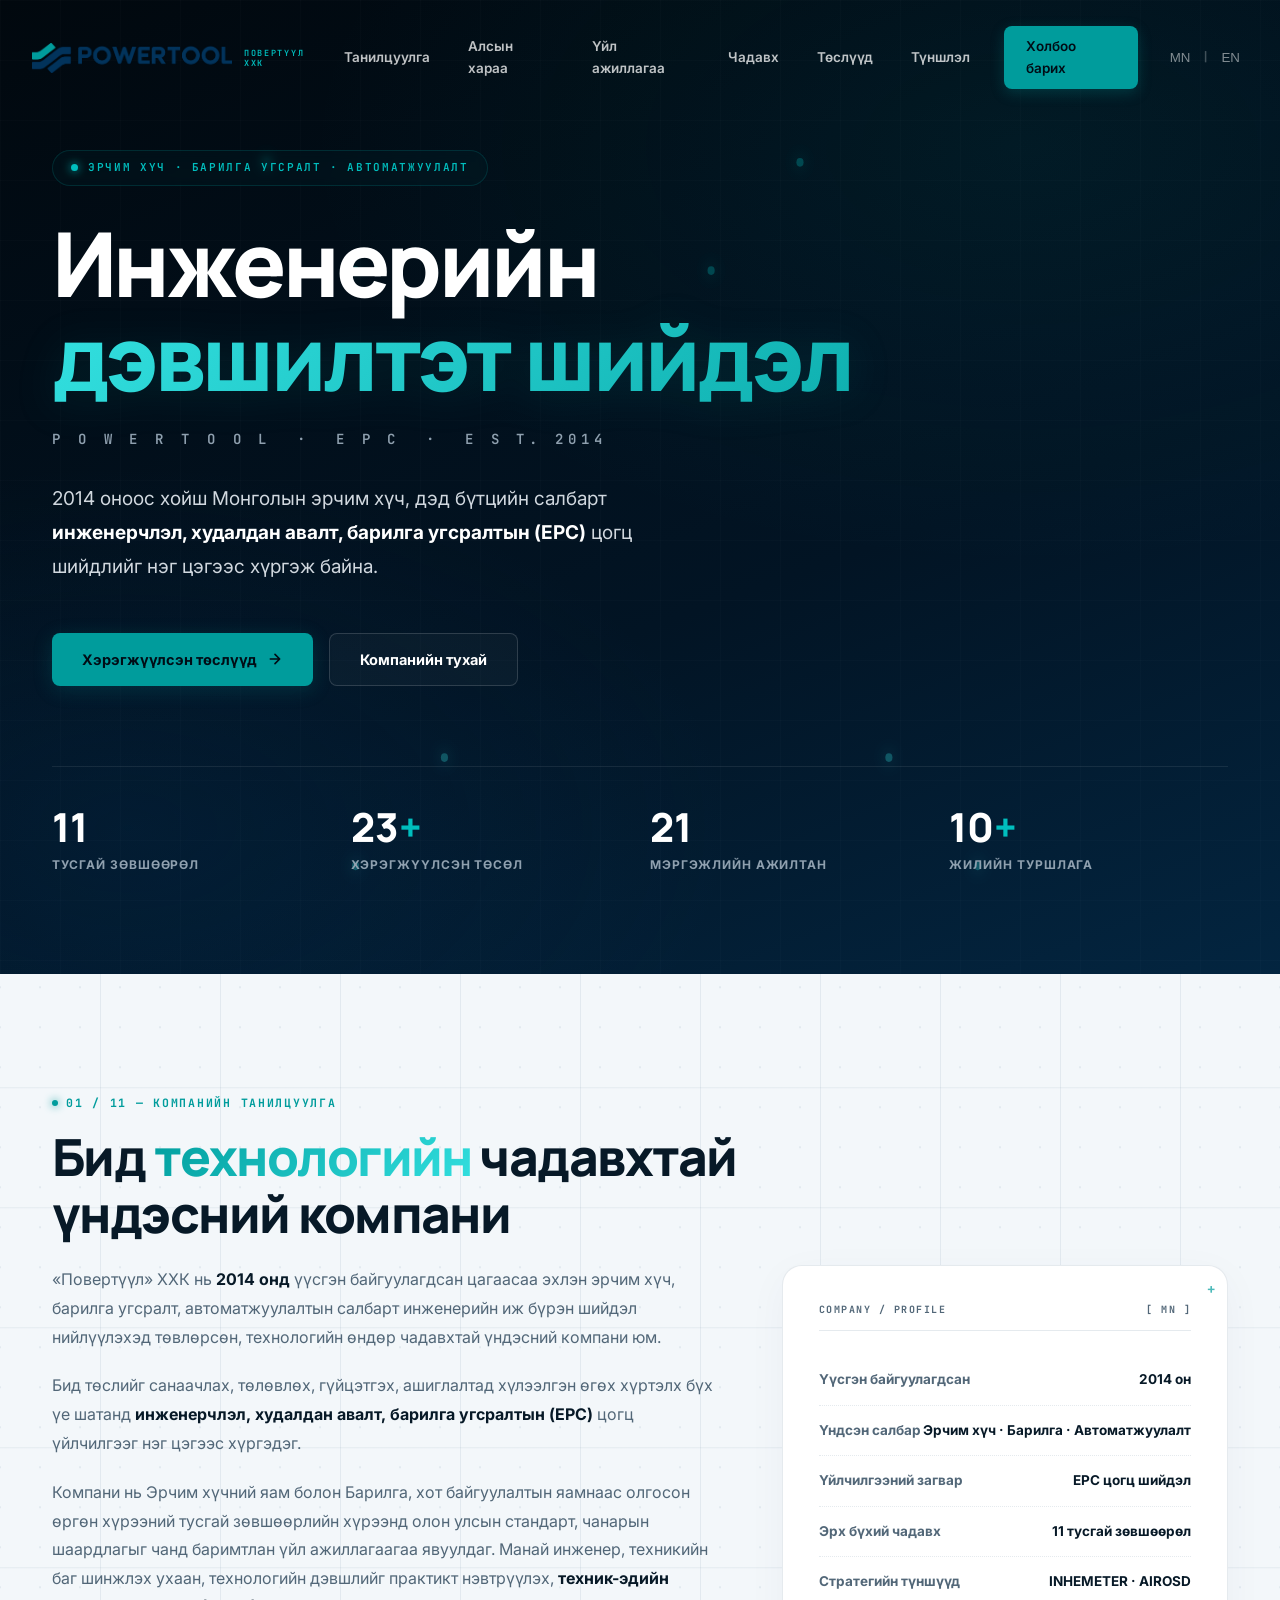
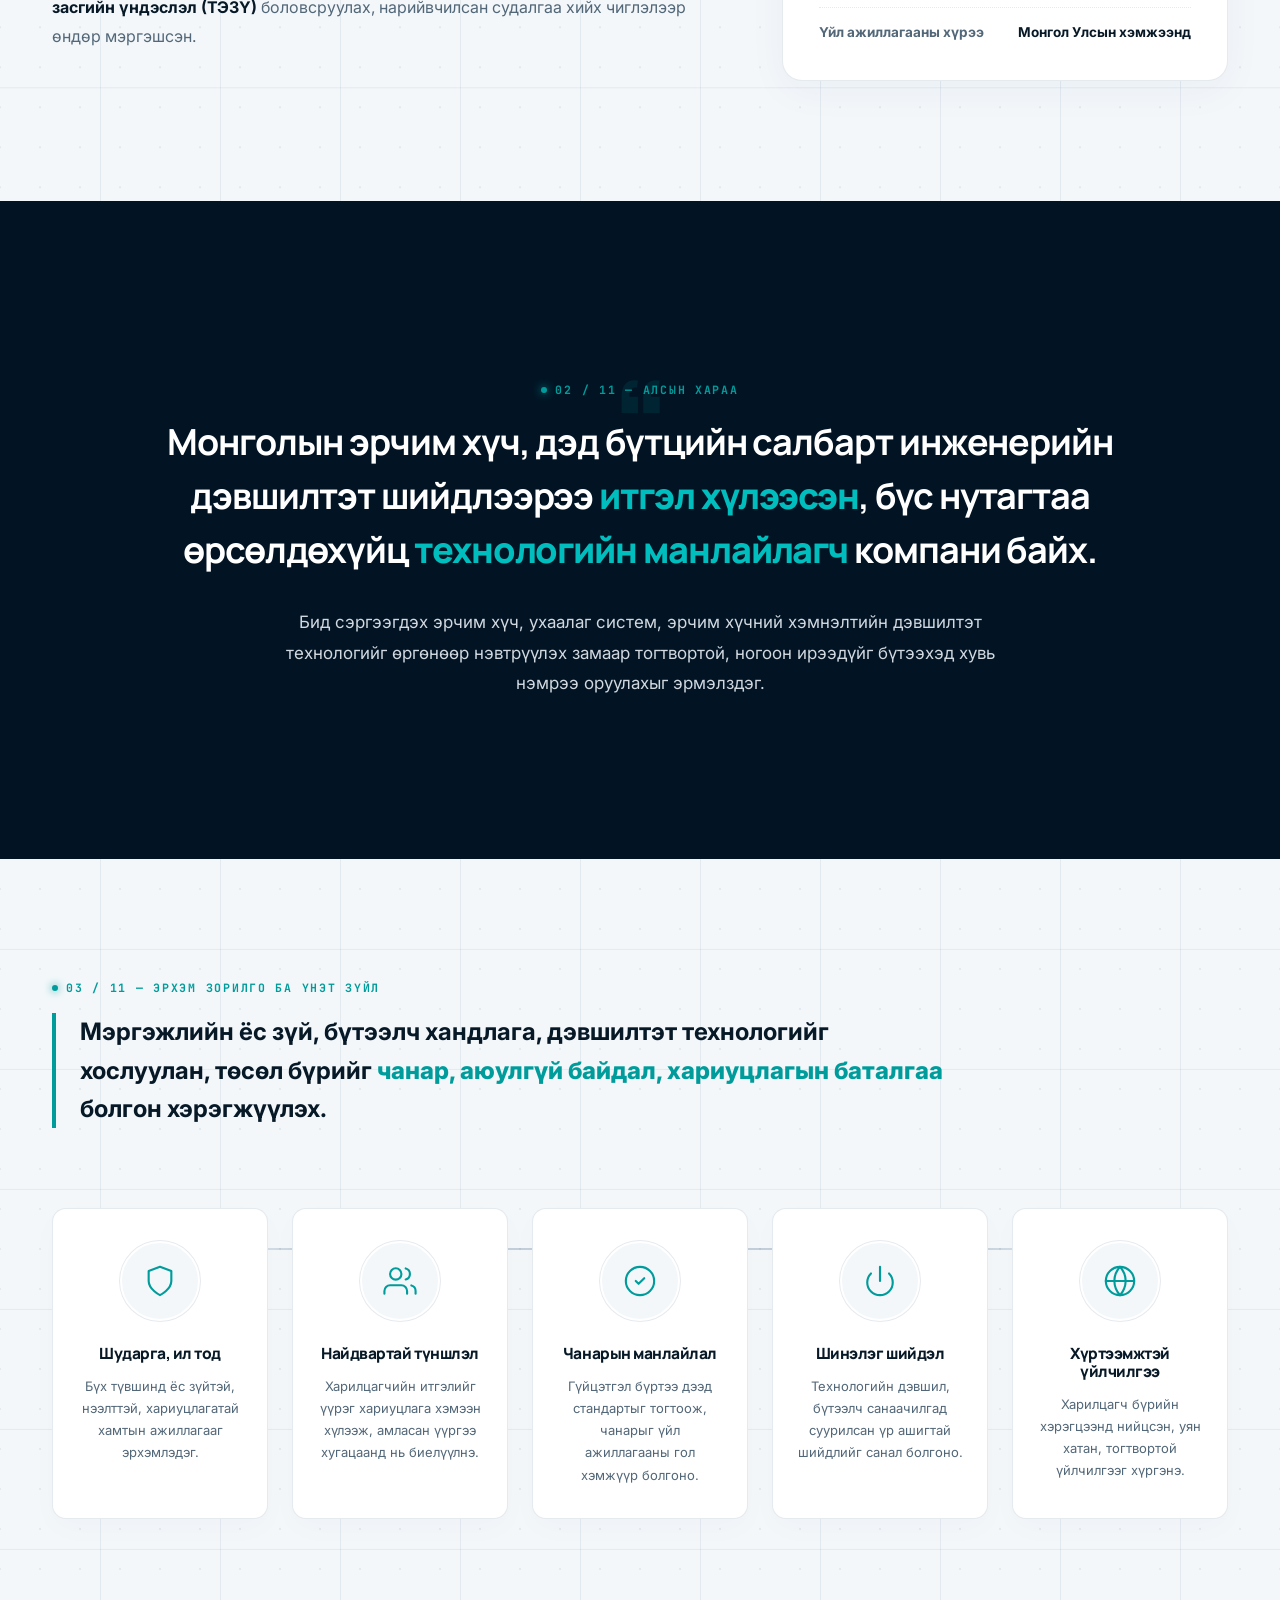
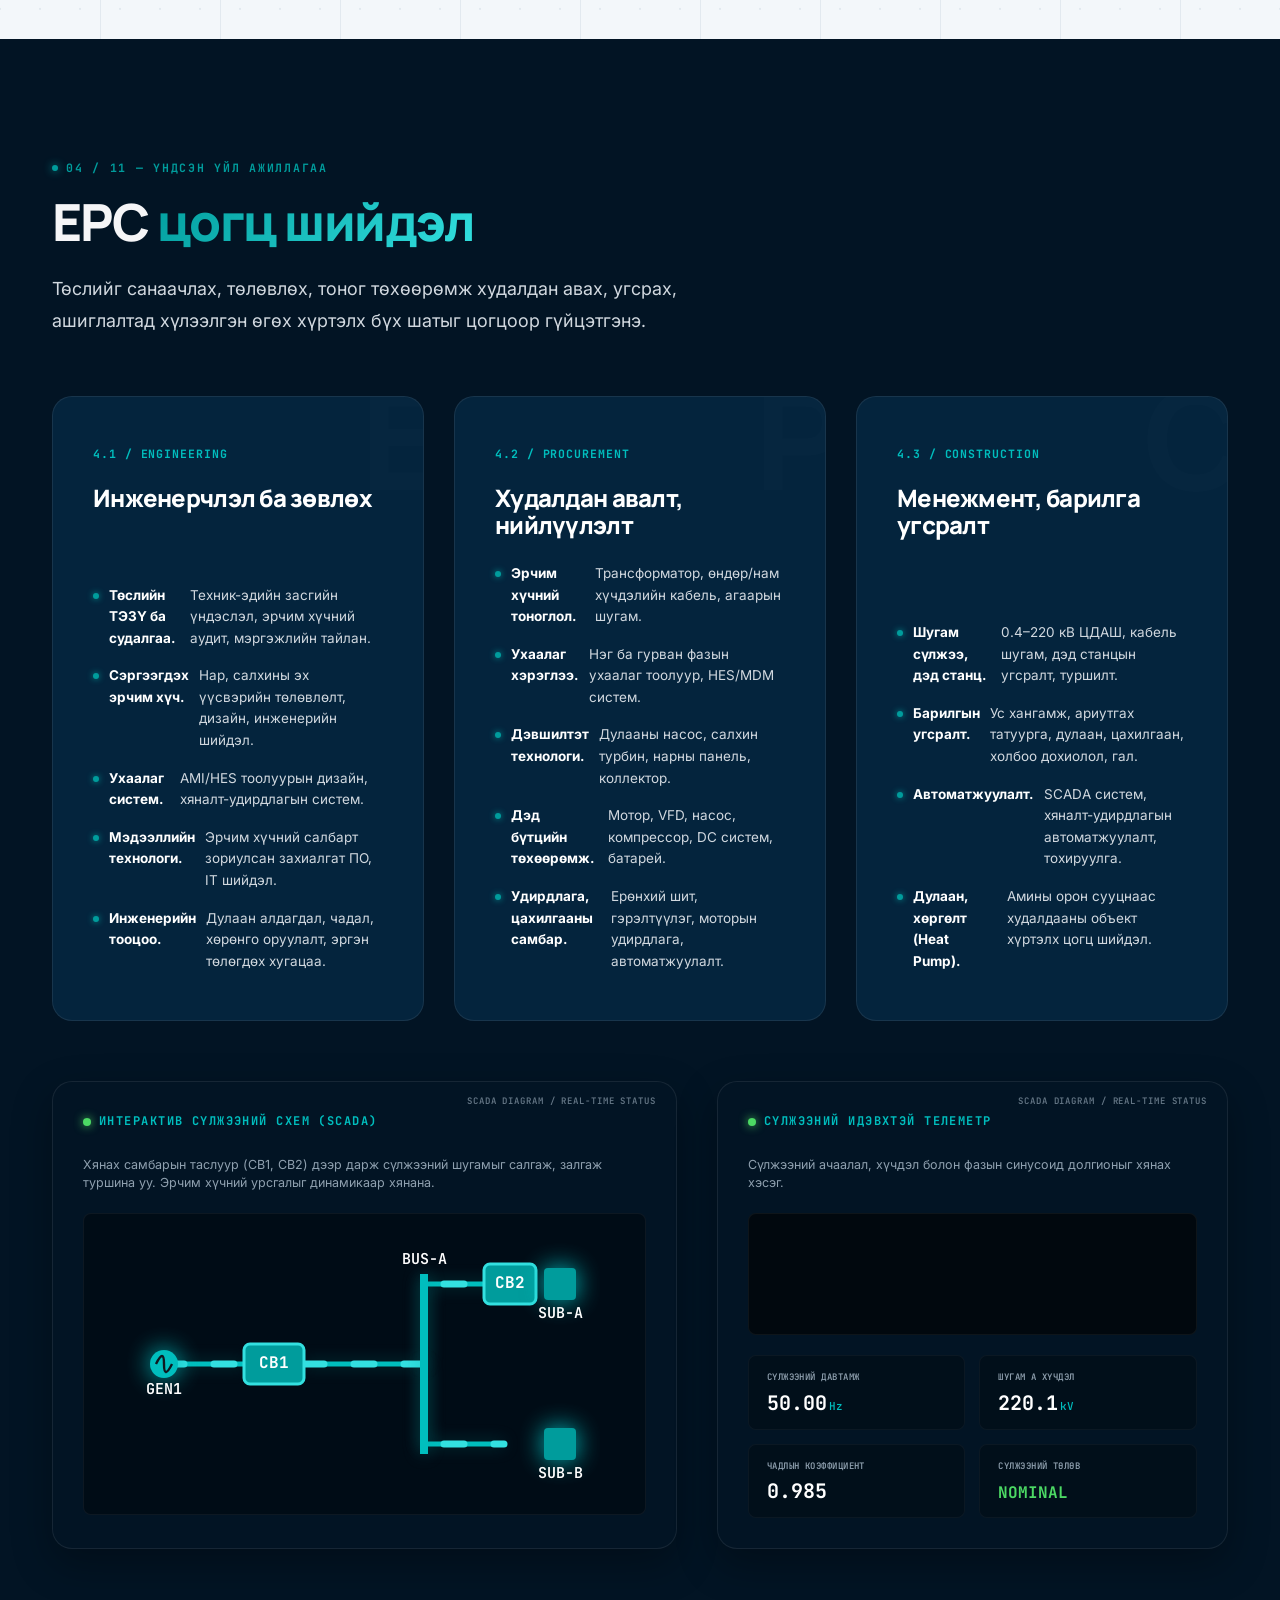
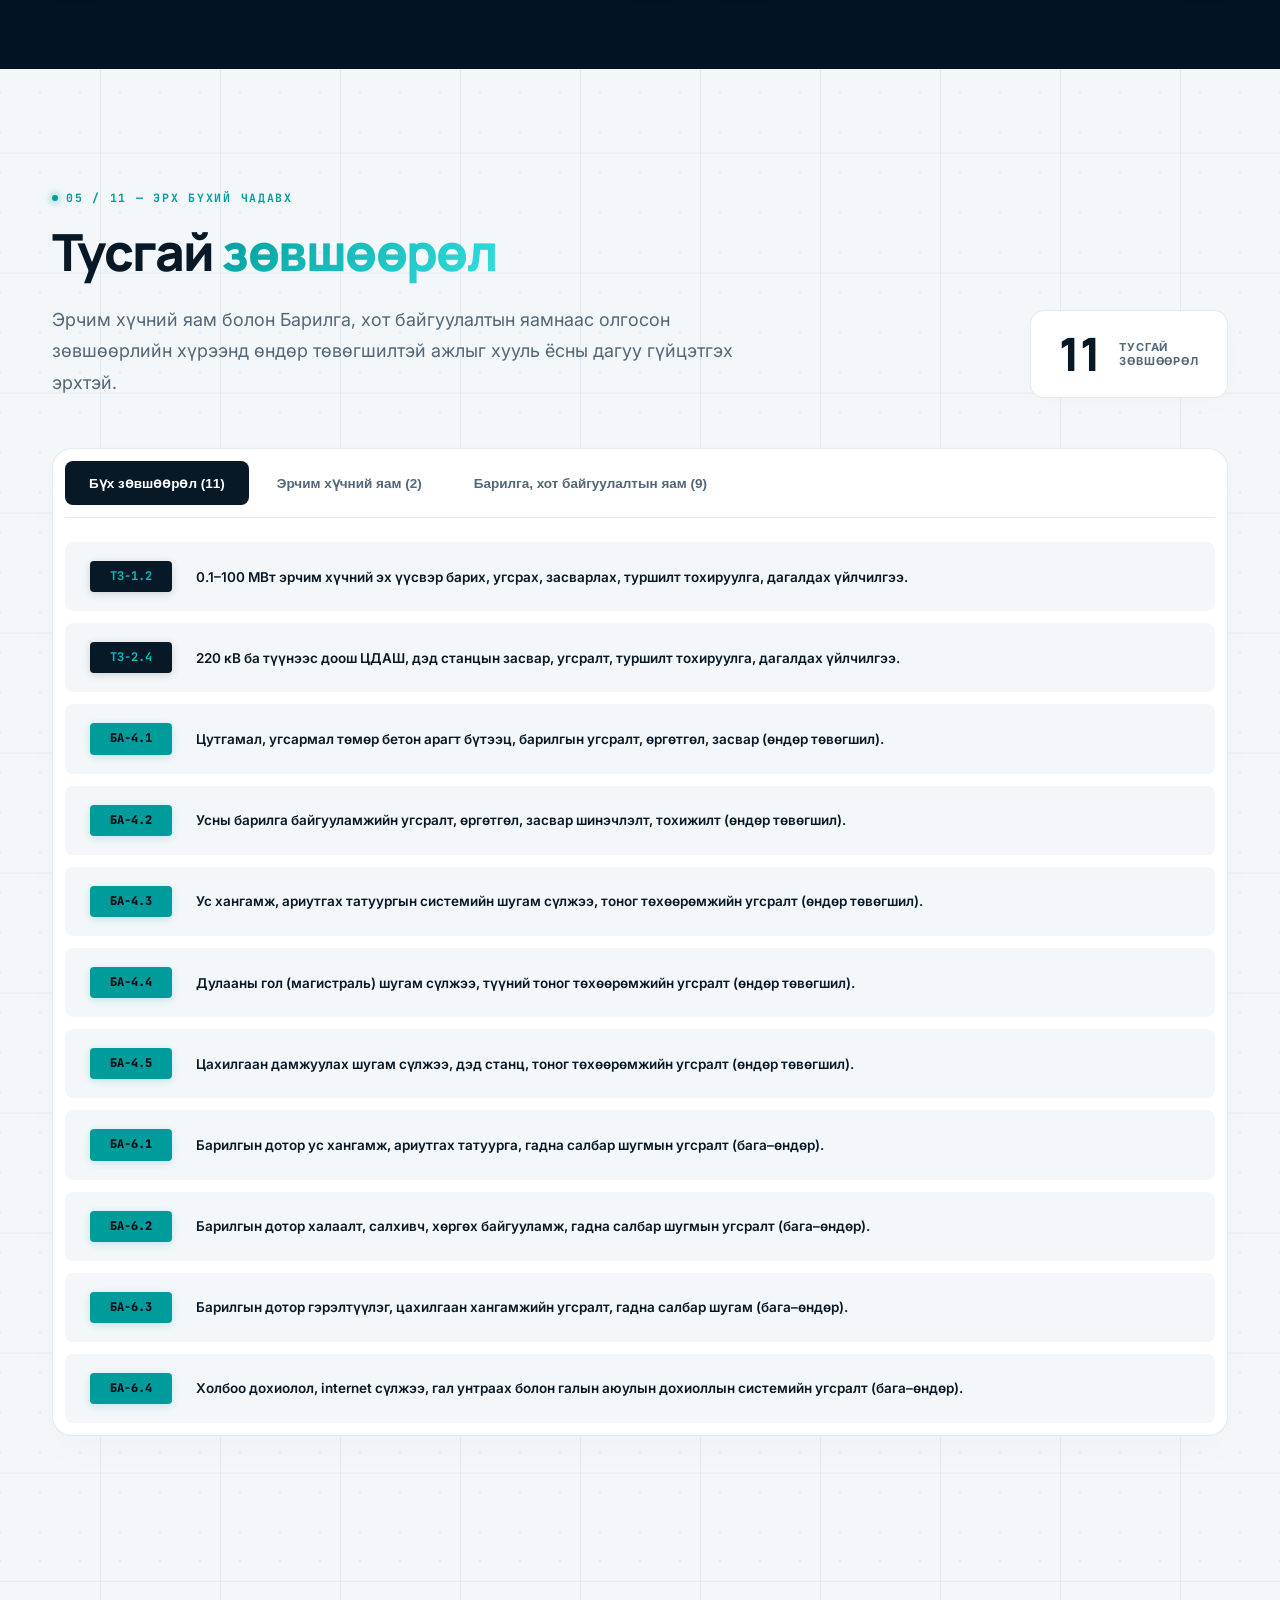
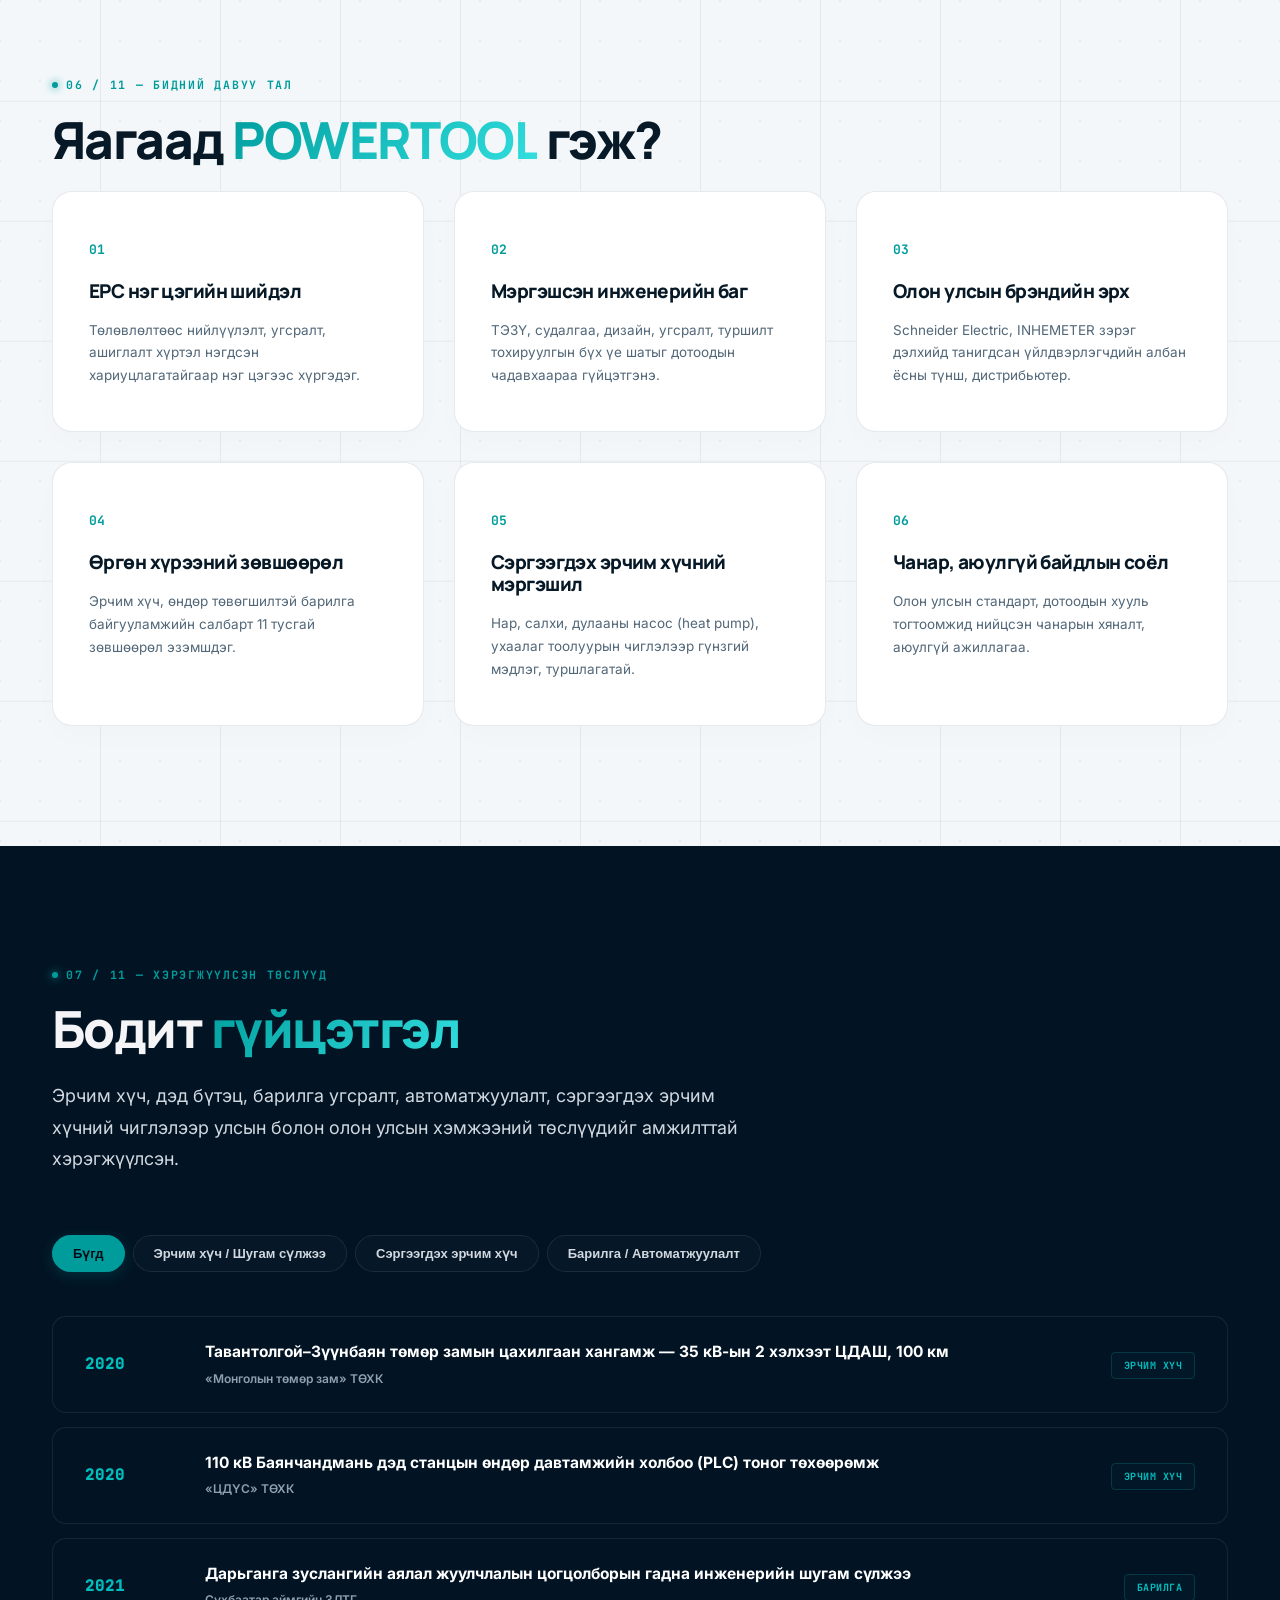
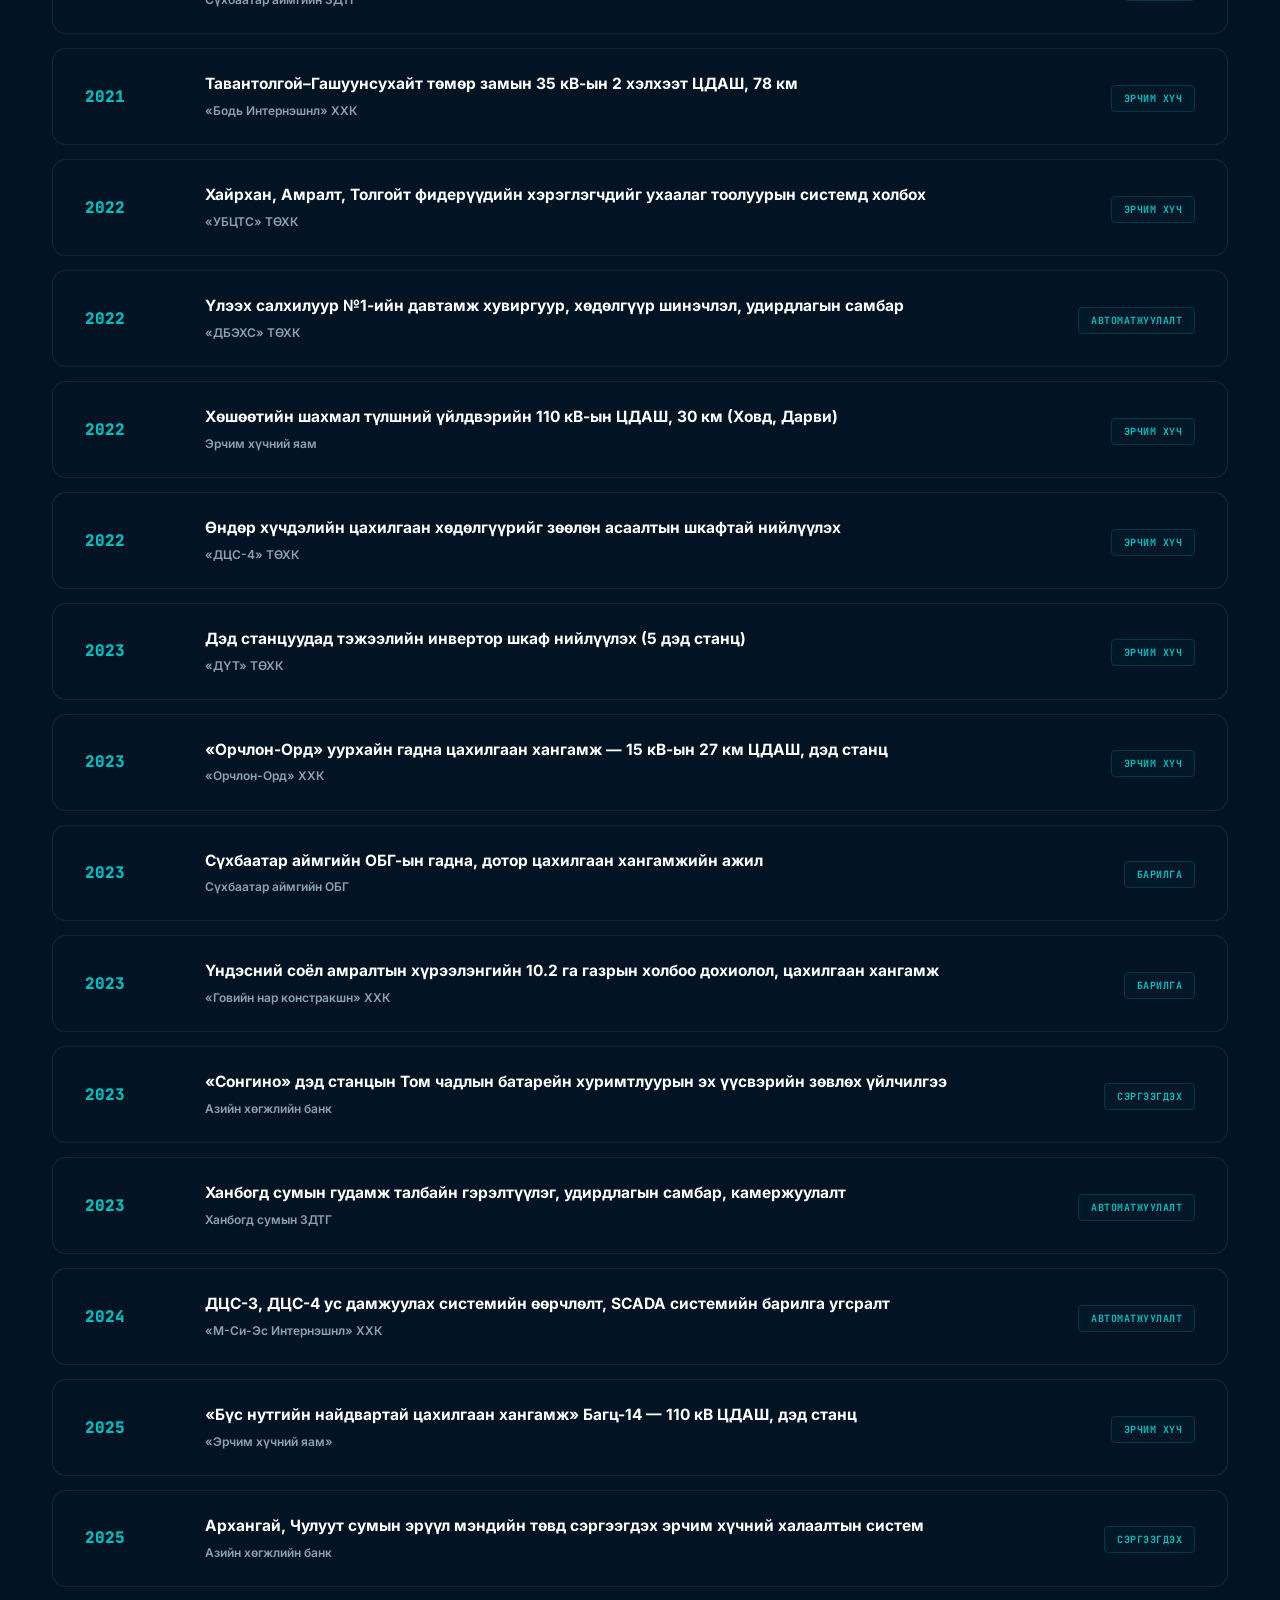
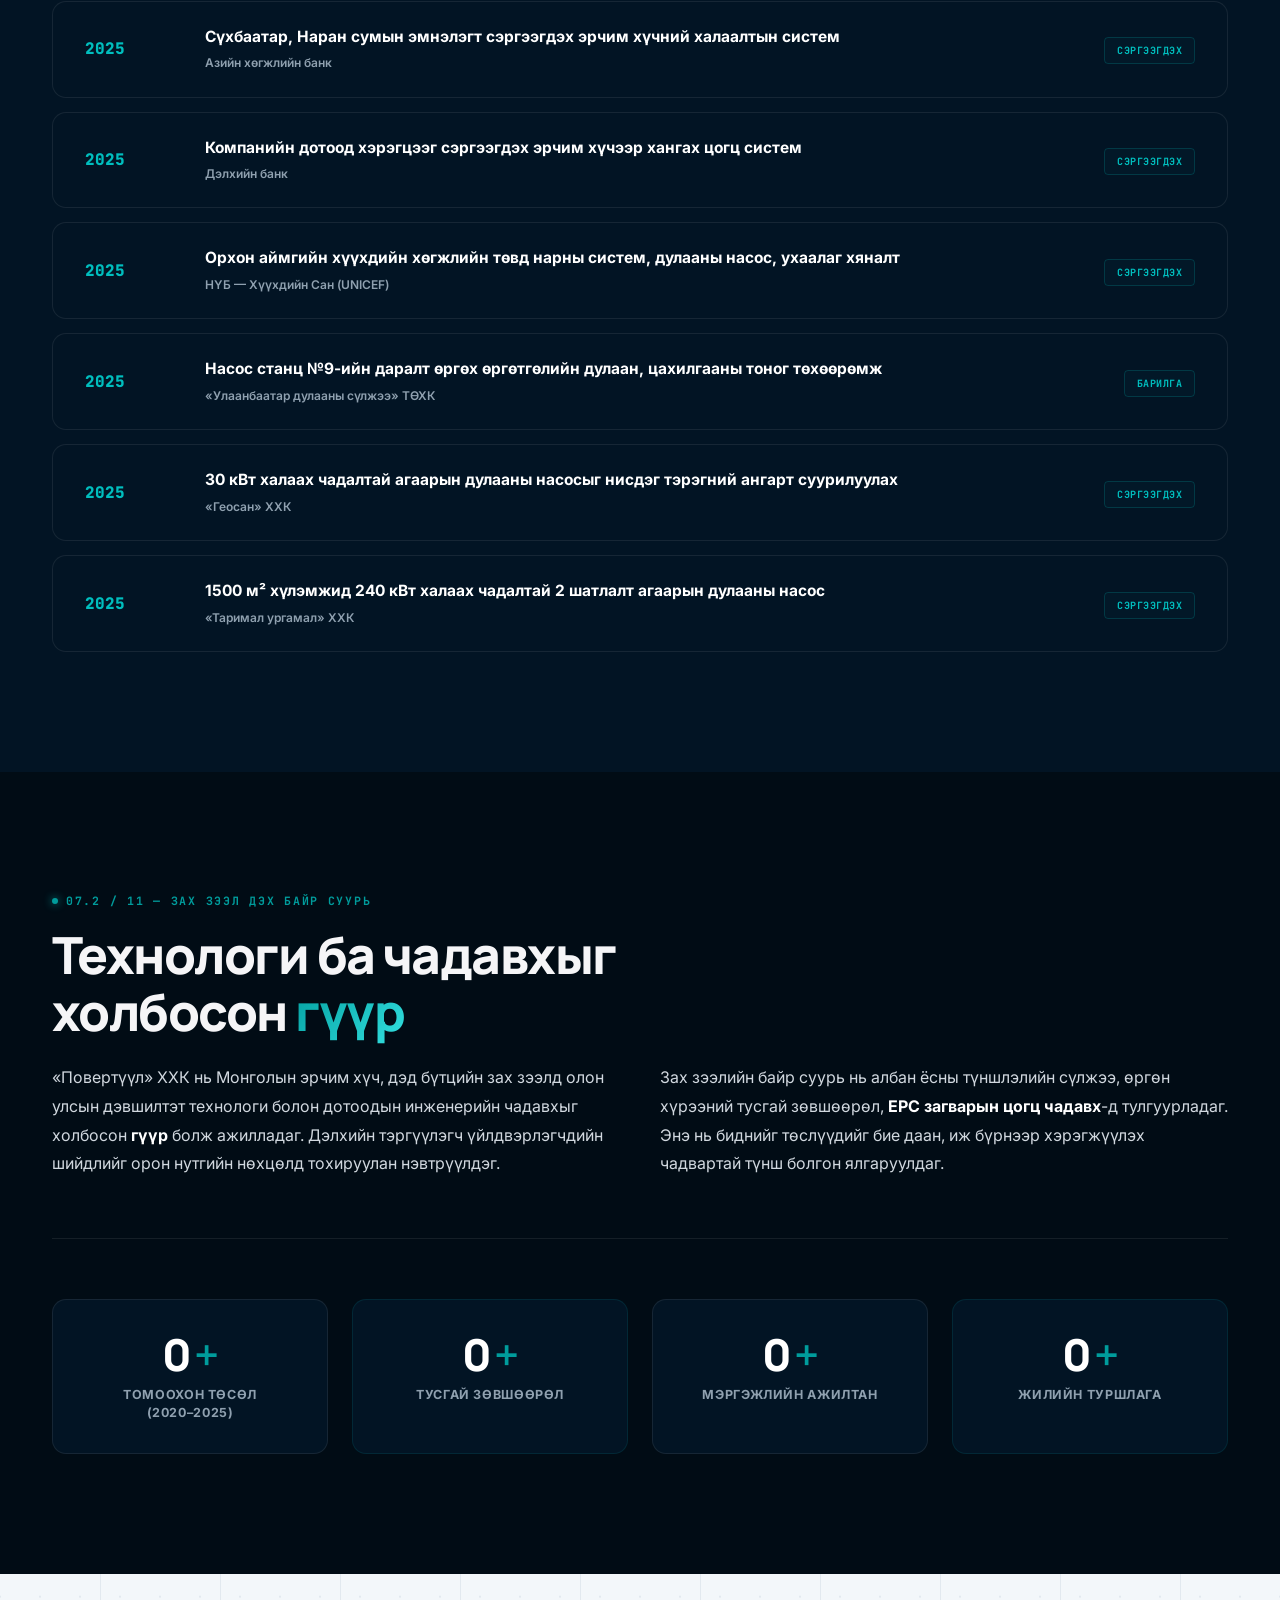
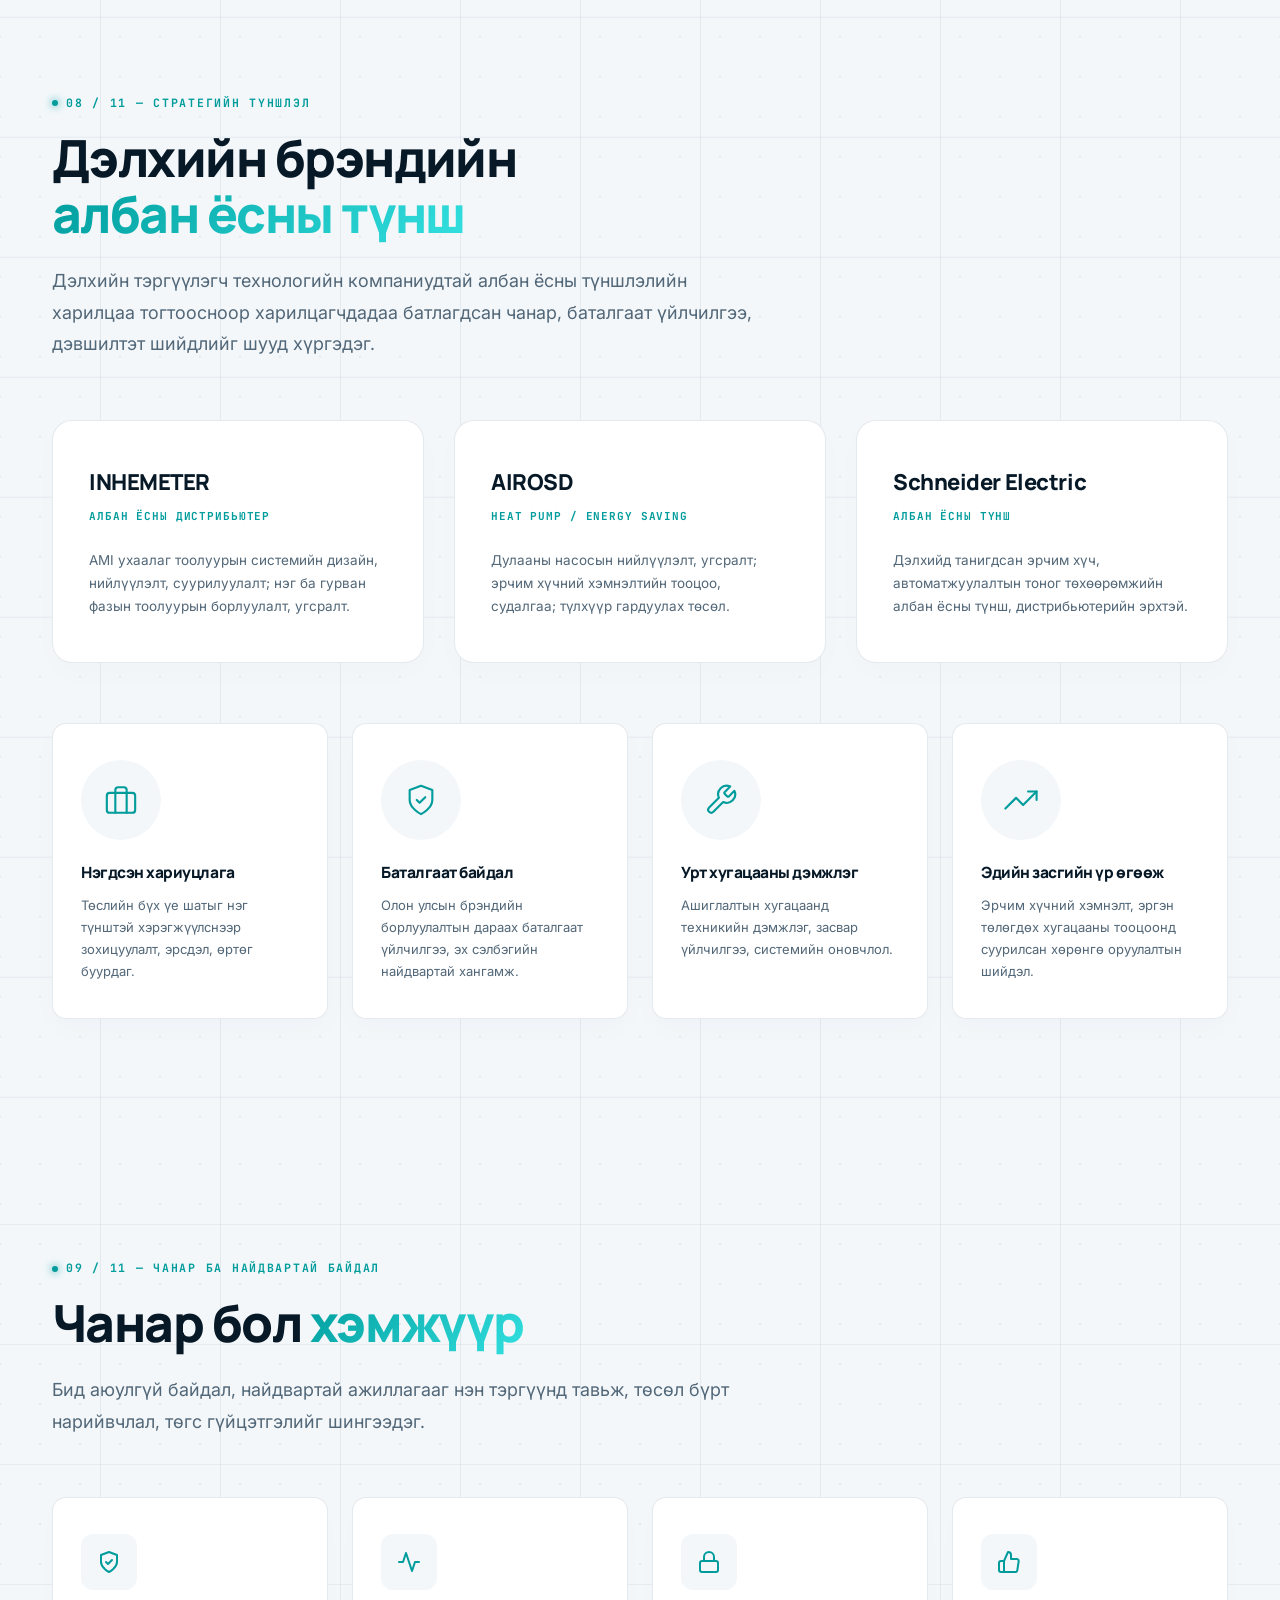
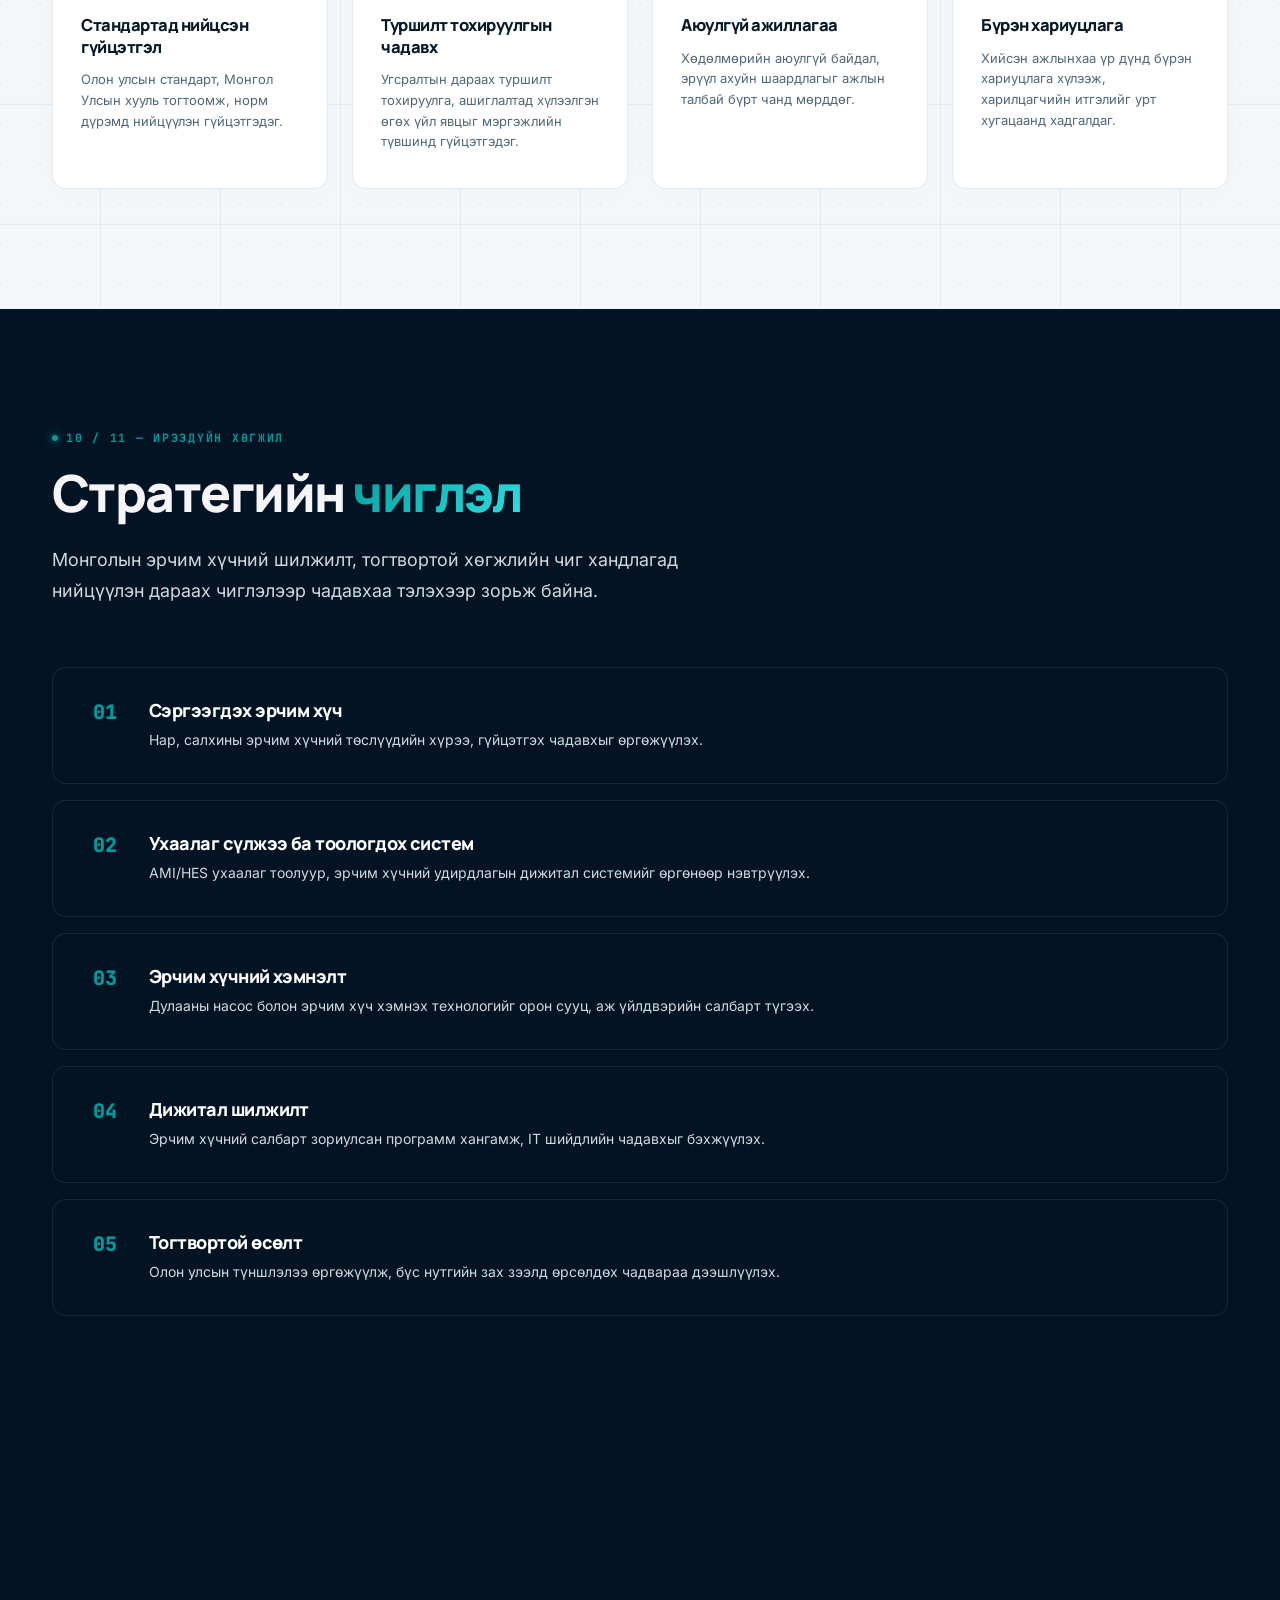
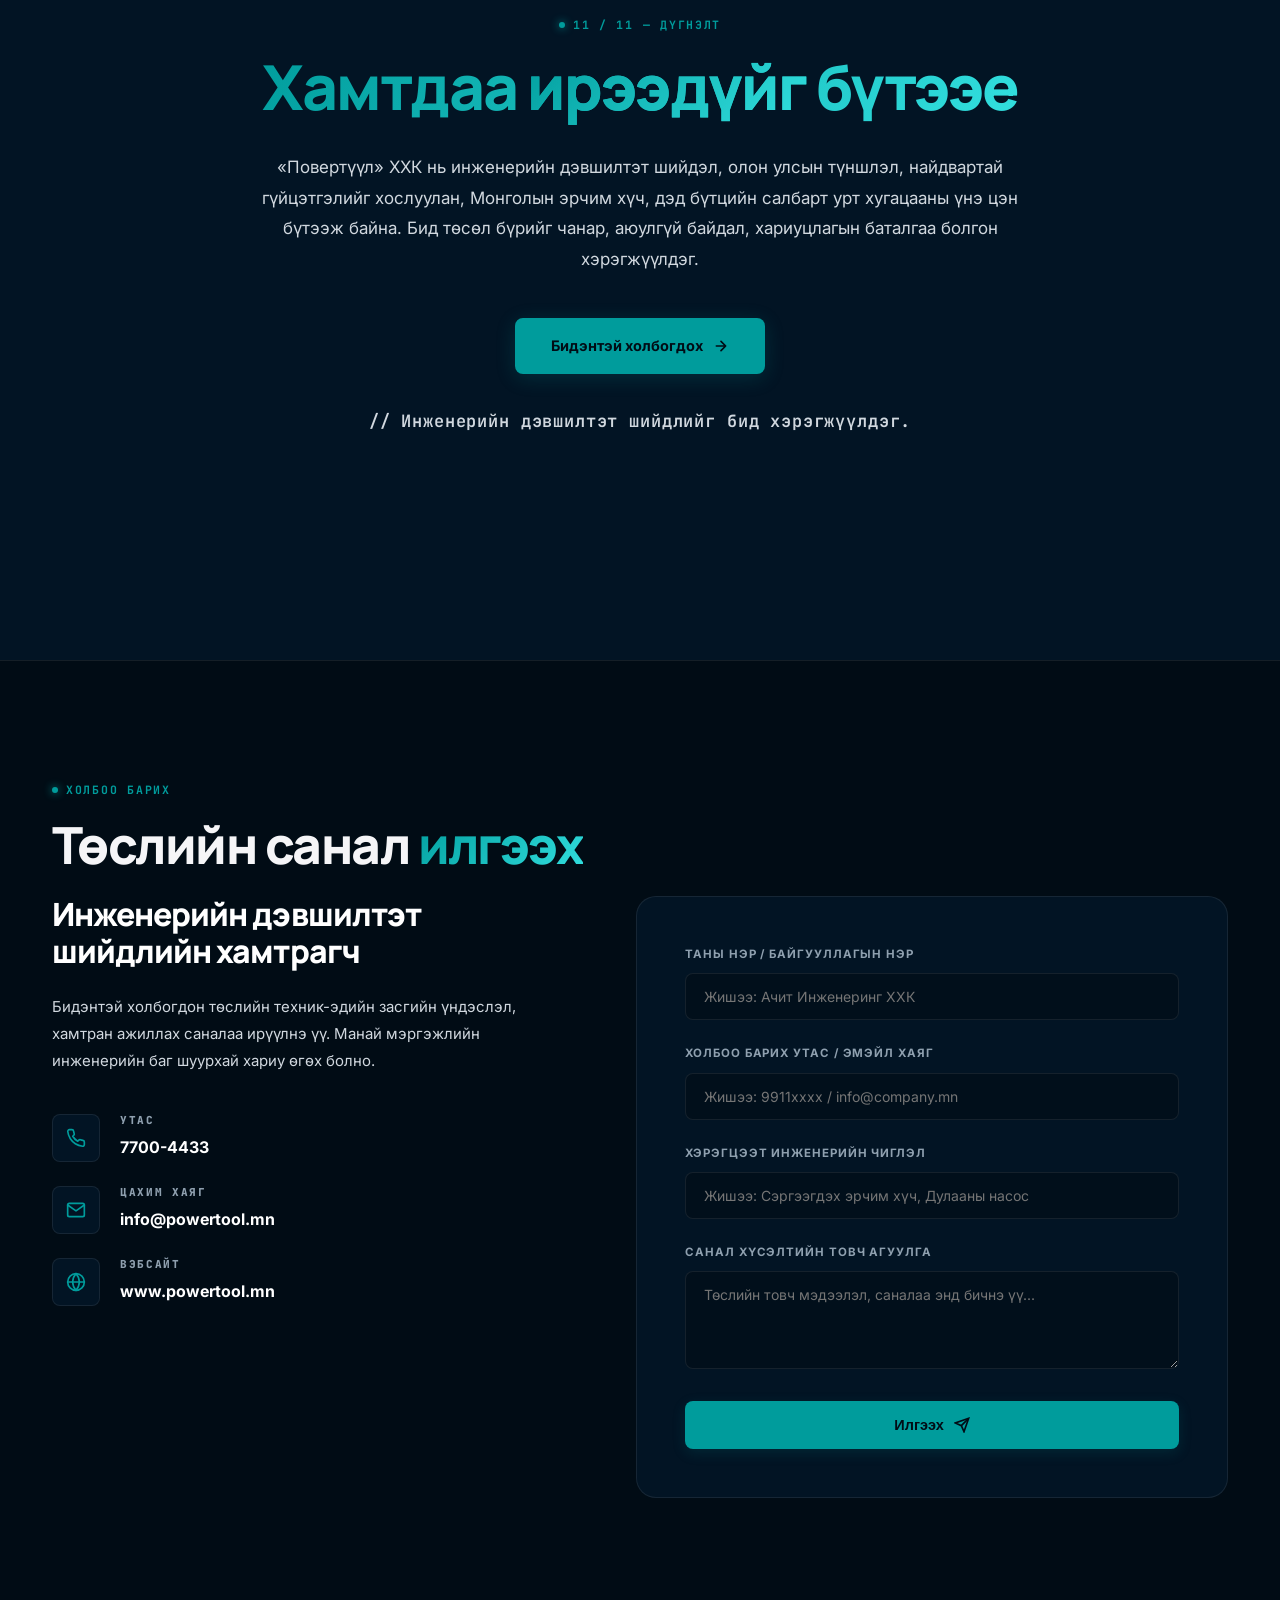
==== commit 757ad593: "fix: fix runtime TDZ reference error in SCADA panel and restore light translucent scrolled header st" ====
--- a/index.html
+++ b/index.html
@@ -3,413 +3,821 @@
 <head>
 <meta charset="UTF-8">
 <meta name="viewport" content="width=device-width, initial-scale=1.0">
-<title>ПОВЕРТҮҮЛ ХХК — Инженерийн дэвшилтэт шийдэл</title>
+<title>POWERTOOL — Инженерийн дэвшилтэт шийдэл | EPC</title>
+<meta name="description" content="«Повертүүл» ХХК — Монголын эрчим хүч, барилга угсралт, автоматжуулалтын салбарт инженерчлэл, худалдан авалт, барилга угсралтын (EPC) цогц шийдэл хүргэгч үндэсний компани.">
+<link rel="shortcut icon" href="logo/_mark1.png" type="image/png">
 <link rel="preconnect" href="https://fonts.googleapis.com">
 <link rel="preconnect" href="https://fonts.gstatic.com" crossorigin>
-<link href="https://fonts.googleapis.com/css2?family=Oswald:wght@300;400;500;600;700&family=Golos+Text:wght@400;500;600;700&display=swap" rel="stylesheet">
+<link href="https://fonts.googleapis.com/css2?family=Manrope:wght@300;400;500;600;700;800&family=Inter:wght@300;400;500;600;700;800&family=JetBrains+Mono:wght@300;400;500;600;700&display=swap" rel="stylesheet">
 <style>
-:root{
-  --ink:#080D15;
-  --navy:#0C1421;
-  --surface:#111C2D;
-  --surface-2:#16243A;
-  --line:rgba(255,255,255,.08);
-  --line-strong:rgba(255,255,255,.16);
-  --text:#E8EDF4;
-  --muted:#8FA0B8;
-  --muted-2:#677a93;
-  --gold:#F4A93C;
-  --gold-bright:#FFC768;
-  --teal:#2FD3A6;
-  --teal-dim:#1c8e72;
-  --r:14px;
-}
-*{margin:0;padding:0;box-sizing:border-box}
-html{scroll-behavior:smooth}
-body{
-  font-family:'Golos Text',sans-serif;
-  background:var(--ink);
-  color:var(--text);
-  line-height:1.65;
-  overflow-x:hidden;
-  -webkit-font-smoothing:antialiased;
-}
-::selection{background:var(--gold);color:var(--ink)}
-h1,h2,h3,h4,.disp{font-family:'Oswald',sans-serif;font-weight:600;letter-spacing:.01em;line-height:1.08}
-a{color:inherit;text-decoration:none}
-.wrap{max-width:1180px;margin:0 auto;padding:0 28px}
+:root {
+  --bg-navy-950: #010c15;
+  --bg-navy-900: #021424;
+  --bg-navy-850: #021c33;
+  --bg-card: #04243d;
+  --bg-card-hover: #062f4f;
+  --bg-light: #f3f7fa;
+  --bg-white: #ffffff;
+  
+  --teal-500: #009c9c; /* Brand Teal */
+  --teal-400: #00bebe; /* Lighter Glow Teal */
+  --teal-300: #33e0e0; /* Very Bright Active Teal */
+  --teal-glow: rgba(0, 156, 156, 0.12);
+  --teal-glow-strong: rgba(0, 156, 156, 0.35);
+  
+  --border-light: rgba(2, 51, 91, 0.1);
+  --border-strong-light: rgba(2, 51, 91, 0.2);
+  --border-dark: rgba(255, 255, 255, 0.08);
+  --border-strong-dark: rgba(255, 255, 255, 0.15);
+  
+  --text-dark: #071927;
+  --text-muted-dark: #526778;
+  --text-light: #f5f5f7;
+  --text-muted-light: #8fa0af;
+  --text-dim: #d1d8df;
+  
+  --r-lg: 20px;
+  --r-md: 14px;
+  --r-sm: 8px;
+  
+  --transition: all 0.4s cubic-bezier(0.16, 1, 0.3, 1);
+  --transition-fast: all 0.2s ease;
+  --glow-shadow: 0 0 30px rgba(0, 156, 156, 0.25);
+}
+
+* { margin: 0; padding: 0; box-sizing: border-box; }
+html { scroll-behavior: smooth; }
+body {
+  font-family: 'Inter', -apple-system, BlinkMacSystemFont, "Segoe UI", Roboto, "Helvetica Neue", Arial, sans-serif;
+  background: var(--bg-navy-950);
+  color: var(--text-light);
+  line-height: 1.6;
+  overflow-x: hidden;
+  -webkit-font-smoothing: antialiased;
+}
+::selection { background: var(--teal-500); color: #010c15; }
+
+/* Scroll progress bar */
+.scroll-progress {
+  position: fixed;
+  top: 0;
+  left: 0;
+  height: 3px;
+  background: linear-gradient(90deg, var(--teal-500), var(--teal-300));
+  width: 0%;
+  z-index: 1000;
+  transition: width 0.1s ease-out;
+}
+
+h1, h2, h3, h4, h5, h6 {
+  font-family: 'Manrope', -apple-system, BlinkMacSystemFont, "Segoe UI", Roboto, "Helvetica Neue", Arial, sans-serif;
+  font-weight: 800;
+  letter-spacing: -.03em;
+  line-height: 1.15;
+}
+a { color: inherit; text-decoration: none; }
+.mono { font-family: 'JetBrains Mono', SFMono-Regular, Consolas, "Liberation Mono", Menlo, monospace; }
+.wrap { max-width: 1240px; margin: 0 auto; padding: 0 32px; position: relative; }
+
+/* Dynamic Class Language switches */
+html[lang="en"] .lang-mn { display: none !important; }
+html[lang="mn"] .lang-en { display: none !important; }
 
 /* ---------- NAV ---------- */
-nav{
-  position:fixed;top:0;left:0;right:0;z-index:100;
-  display:flex;align-items:center;justify-content:space-between;
-  padding:18px 28px;transition:.4s cubic-bezier(.4,0,.2,1);
-  border-bottom:1px solid transparent;
-}
-nav.scrolled{
-  background:rgba(8,13,21,.82);
-  backdrop-filter:blur(18px) saturate(1.4);
-  border-bottom:1px solid var(--line);
-  padding:12px 28px;
-}
-.brand{display:flex;align-items:center;gap:12px}
-.brand .mark{
-  width:38px;height:38px;border-radius:9px;flex-shrink:0;
-  background:linear-gradient(135deg,var(--gold),var(--gold-bright));
-  display:grid;place-items:center;position:relative;
-  box-shadow:0 0 24px rgba(244,169,60,.35);
-}
-.brand .mark svg{width:21px;height:21px}
-.brand .txt{font-family:'Oswald';font-weight:700;font-size:20px;letter-spacing:.06em}
-.brand .txt span{color:var(--gold)}
-.brand .sub{display:block;font-family:'Golos Text';font-size:9.5px;letter-spacing:.34em;color:var(--muted-2);font-weight:600;margin-top:1px}
-.navlinks{display:flex;gap:6px;align-items:center}
-.navlinks a{
-  font-size:13px;font-weight:500;color:var(--muted);padding:8px 13px;border-radius:8px;
-  transition:.25s;position:relative;
-}
-.navlinks a:hover{color:var(--text);background:rgba(255,255,255,.05)}
-.nav-cta{
-  margin-left:8px;background:var(--gold);color:var(--ink)!important;font-weight:600;
-  padding:9px 18px!important;border-radius:9px;
-}
-.nav-cta:hover{background:var(--gold-bright)!important}
-.burger{display:none;flex-direction:column;gap:5px;cursor:pointer;padding:6px}
-.burger span{width:24px;height:2px;background:var(--text);border-radius:2px;transition:.3s}
+nav {
+  position: fixed; top: 0; left: 0; right: 0; z-index: 100;
+  display: flex; align-items: center; justify-content: space-between;
+  padding: 26px 32px; transition: var(--transition);
+  border-bottom: 1px solid transparent;
+}
+nav.scrolled {
+  background: rgba(255, 255, 255, 0.88);
+  backdrop-filter: blur(25px) saturate(1.6);
+  border-bottom: 1px solid var(--border-light);
+  padding: 16px 32px;
+  box-shadow: 0 8px 30px rgba(2, 51, 91, 0.05);
+}
+.brand { display: flex; align-items: center; gap: 12px; }
+.logo-img { height: 30px; width: auto; transition: var(--transition); }
+.wm { display: flex; flex-direction: column; line-height: 1.1; }
+.brand .nm { font-weight: 800; font-size: 20px; letter-spacing: .02em; color: #ffffff; }
+.brand .sb { font-family: 'JetBrains Mono', monospace; font-size: 8.5px; letter-spacing: .2em; color: var(--teal-400); font-weight: 600; margin-top: 2px; }
+nav.scrolled .brand .sb { color: #02335b; }
+
+.navlinks { display: flex; gap: 6px; align-items: center; }
+.navlinks a {
+  font-size: 13.5px; font-weight: 600; color: rgba(255,255,255,0.75); padding: 8px 16px; border-radius: var(--r-sm); transition: var(--transition);
+}
+.navlinks a:hover { color: #fff; background: rgba(255,255,255,0.06); }
+nav.scrolled .navlinks a { color: var(--text-muted-dark); }
+nav.scrolled .navlinks a:hover { color: #02335b; background: rgba(2, 51, 91, 0.06); }
+nav.scrolled .nav-cta { background: #02335b !important; color: #ffffff !important; box-shadow: none; }
+nav.scrolled .nav-cta:hover { background: var(--teal-500) !important; color: #ffffff !important; }
+nav.scrolled .lang-btn { color: rgba(2, 51, 91, 0.6); }
+nav.scrolled .lang-btn:hover { color: #02335b; }
+nav.scrolled .lang-btn.active { color: #ffffff; background: #02335b; }
+nav.scrolled .lang-switch .divider { color: rgba(2, 51, 91, 0.2); }
+nav.scrolled .burger span { background: #02335b; }
+
+.nav-cta {
+  margin-left: 12px;
+  background: var(--teal-500) !important;
+  color: #010c15 !important;
+  font-weight: 700;
+  padding: 10px 22px !important;
+  border-radius: var(--r-sm);
+  box-shadow: 0 4px 14px rgba(0, 156, 156, 0.25);
+}
+.nav-cta:hover {
+  background: var(--teal-400) !important;
+  transform: translateY(-1px);
+  box-shadow: 0 6px 20px rgba(0, 156, 156, 0.4);
+}
+
+.lang-switch {
+  display: inline-flex; align-items: center; gap: 4px;
+  font-family: 'JetBrains Mono', monospace; font-size: 12px; font-weight: 700; margin-left: 18px;
+}
+.lang-btn {
+  background: none; border: none; color: rgba(255,255,255,0.5); cursor: pointer;
+  padding: 4px 8px; border-radius: 4px; transition: var(--transition);
+}
+.lang-btn:hover { color: #fff; }
+.lang-btn.active { color: #010c15; background: var(--teal-400); }
+.lang-switch .divider { color: rgba(255,255,255,0.25); }
+
+.burger { display: none; flex-direction: column; gap: 6px; cursor: pointer; padding: 6px; z-index: 101; }
+.burger span { width: 24px; height: 2px; background: #fff; border-radius: 2px; transition: var(--transition); }
 
 /* ---------- HERO ---------- */
-.hero{
-  position:relative;min-height:100vh;display:flex;align-items:center;
-  overflow:hidden;padding-top:80px;
-  background:radial-gradient(1200px 700px at 78% 8%,rgba(244,169,60,.10),transparent 60%),
-             radial-gradient(900px 600px at 8% 90%,rgba(47,211,166,.07),transparent 55%),
-             var(--ink);
-}
-.grid-bg{
-  position:absolute;inset:0;
-  background-image:linear-gradient(var(--line) 1px,transparent 1px),
-                   linear-gradient(90deg,var(--line) 1px,transparent 1px);
-  background-size:60px 60px;
-  mask-image:radial-gradient(circle at 70% 40%,black,transparent 78%);
-  opacity:.5;
-}
-.hero canvas{position:absolute;inset:0;width:100%;height:100%;opacity:.55}
-.hero-inner{position:relative;z-index:3;width:100%}
-.eyebrow{
-  display:inline-flex;align-items:center;gap:10px;font-size:12px;font-weight:600;
-  letter-spacing:.28em;text-transform:uppercase;color:var(--gold);
-  border:1px solid rgba(244,169,60,.3);border-radius:40px;padding:8px 18px;margin-bottom:30px;
-  background:rgba(244,169,60,.06);
-}
-.eyebrow .dot{width:7px;height:7px;border-radius:50%;background:var(--gold);box-shadow:0 0 10px var(--gold)}
-.hero h1{
-  font-size:clamp(46px,8vw,108px);font-weight:700;letter-spacing:.01em;
-  text-transform:uppercase;margin-bottom:8px;
-}
-.hero h1 .l2{
-  color:transparent;-webkit-text-stroke:1.4px var(--gold-bright);
-  display:block;
-}
-.hero .latin{font-family:'Oswald';font-weight:300;font-size:clamp(15px,2vw,22px);letter-spacing:.5em;color:var(--muted);margin-bottom:26px}
-.hero p.lead{font-size:clamp(16px,2vw,20px);color:var(--muted);max-width:560px;margin-bottom:38px;line-height:1.7}
-.hero p.lead b{color:var(--text);font-weight:600}
-.hero-cta{display:flex;gap:14px;flex-wrap:wrap}
-.btn{
-  display:inline-flex;align-items:center;gap:9px;font-weight:600;font-size:15px;
-  padding:15px 30px;border-radius:11px;cursor:pointer;transition:.3s;border:1px solid transparent;
-  font-family:'Golos Text';
-}
-.btn-primary{background:var(--gold);color:var(--ink)}
-.btn-primary:hover{background:var(--gold-bright);transform:translateY(-2px);box-shadow:0 14px 34px rgba(244,169,60,.3)}
-.btn-ghost{border-color:var(--line-strong);color:var(--text)}
-.btn-ghost:hover{background:rgba(255,255,255,.05);border-color:var(--gold)}
-.hero-tags{display:flex;gap:28px;margin-top:54px;flex-wrap:wrap}
-.hero-tags .t{font-family:'Oswald';font-size:13px;letter-spacing:.16em;text-transform:uppercase;color:var(--muted);display:flex;align-items:center;gap:9px}
-.hero-tags .t::before{content:'';width:8px;height:8px;background:var(--teal);border-radius:2px;transform:rotate(45deg)}
-
-/* ---------- SECTION ---------- */
-section{position:relative;padding:110px 0}
-.sec-num{
-  font-family:'Oswald';font-weight:700;font-size:13px;letter-spacing:.3em;color:var(--gold);
-  display:inline-block;margin-bottom:14px;
-}
-.sec-title{font-size:clamp(30px,4.6vw,52px);font-weight:600;text-transform:uppercase;margin-bottom:22px;letter-spacing:.01em}
-.sec-title .ac{color:var(--gold)}
-.sec-intro{font-size:17px;color:var(--muted);max-width:760px;line-height:1.8}
-.alt{background:linear-gradient(180deg,var(--navy),var(--ink))}
-.divline{height:1px;background:linear-gradient(90deg,transparent,var(--line-strong),transparent);margin:0 auto;max-width:1180px}
-
-/* reveal */
-.rv{opacity:0;transform:translateY(34px);transition:.9s cubic-bezier(.2,.7,.2,1)}
-.rv.in{opacity:1;transform:none}
-.rv.d1{transition-delay:.08s}.rv.d2{transition-delay:.16s}.rv.d3{transition-delay:.24s}.rv.d4{transition-delay:.32s}
-
-/* ---------- ABOUT ---------- */
-.about-grid{display:grid;grid-template-columns:1.15fr .85fr;gap:54px;align-items:start;margin-top:48px}
-.about-grid p{color:var(--muted);margin-bottom:20px;font-size:16px}
-.about-grid p b{color:var(--text);font-weight:600}
-.info-card{
-  background:linear-gradient(160deg,var(--surface),var(--navy));
-  border:1px solid var(--line);border-radius:var(--r);padding:8px 26px;
-  position:relative;overflow:hidden;
-}
-.info-card::before{content:'';position:absolute;top:0;left:0;width:3px;height:100%;background:linear-gradient(var(--gold),var(--teal))}
-.info-card .row{display:flex;justify-content:space-between;gap:16px;padding:17px 0;border-bottom:1px solid var(--line);align-items:center}
-.info-card .row:last-child{border-bottom:none}
-.info-card .k{font-family:'Oswald';font-size:13px;letter-spacing:.12em;text-transform:uppercase;color:var(--muted);font-weight:500}
-.info-card .v{font-weight:600;text-align:right;font-size:15px;max-width:58%}
-
-/* ---------- VISION ---------- */
-.vision{
-  background:linear-gradient(135deg,var(--surface-2),var(--navy));
-  position:relative;overflow:hidden;
-}
-.vision::after{content:'';position:absolute;inset:0;background:radial-gradient(800px 400px at 90% 10%,rgba(244,169,60,.14),transparent 60%)}
-.quote-big{
-  position:relative;z-index:2;max-width:980px;margin:0 auto;text-align:center;
-}
-.quote-big .mk{font-family:'Oswald';font-size:120px;line-height:.4;color:var(--gold);opacity:.35;height:60px;display:block}
-.quote-big h2{
-  font-family:'Oswald';font-weight:500;font-size:clamp(26px,3.6vw,42px);line-height:1.32;
-  letter-spacing:.005em;margin:18px 0 28px;
-}
-.quote-big h2 .hl{color:var(--gold)}
-.quote-big p{color:var(--muted);font-size:17px;max-width:640px;margin:0 auto}
-
-/* ---------- VALUES ---------- */
-.val-grid{display:grid;grid-template-columns:repeat(auto-fit,minmax(220px,1fr));gap:20px;margin-top:48px}
-.val{
-  background:var(--surface);border:1px solid var(--line);border-radius:var(--r);padding:30px 26px;
-  transition:.35s;position:relative;overflow:hidden;
-}
-.val:hover{transform:translateY(-6px);border-color:rgba(244,169,60,.4);background:var(--surface-2)}
-.val .ic{
-  width:50px;height:50px;border-radius:12px;display:grid;place-items:center;margin-bottom:20px;
-  background:rgba(244,169,60,.1);color:var(--gold);
-}
-.val .ic svg{width:25px;height:25px}
-.val h4{font-size:19px;letter-spacing:.02em;margin-bottom:10px}
-.val p{color:var(--muted);font-size:14.5px}
-.mission-banner{
-  text-align:center;max-width:900px;margin:0 auto 8px;
-  font-family:'Oswald';font-weight:400;font-style:italic;
-  font-size:clamp(20px,2.8vw,30px);line-height:1.4;color:var(--text);
-}
-.mission-banner .ac{color:var(--gold);font-style:normal;font-weight:600}
-
-/* ---------- OPERATIONS ---------- */
-.op-grid{display:grid;grid-template-columns:repeat(3,1fr);gap:22px;margin-top:50px}
-.op{
-  background:linear-gradient(170deg,var(--surface),var(--navy));
-  border:1px solid var(--line);border-radius:var(--r);padding:34px 28px;position:relative;overflow:hidden;
-  transition:.4s;
-}
-.op:hover{border-color:var(--line-strong);transform:translateY(-5px)}
-.op .epc{font-family:'Oswald';font-weight:700;font-size:60px;color:rgba(255,255,255,.05);position:absolute;top:14px;right:22px;line-height:1}
-.op .num{font-family:'Oswald';font-size:14px;letter-spacing:.2em;color:var(--gold);margin-bottom:14px}
-.op h3{font-size:24px;margin-bottom:16px;text-transform:uppercase}
-.op ul{list-style:none}
-.op li{
-  position:relative;padding-left:22px;color:var(--muted);font-size:14px;margin-bottom:13px;line-height:1.55;
-}
-.op li b{color:var(--text);font-weight:600}
-.op li::before{content:'';position:absolute;left:0;top:8px;width:8px;height:8px;background:var(--gold);border-radius:2px;transform:rotate(45deg)}
-.op.teal li::before{background:var(--teal)}
-.op.teal .num,.op.teal .epc{color:var(--teal)}
-.op.teal .epc{color:rgba(47,211,166,.07)}
-
-/* ---------- LICENSES ---------- */
-.lic-head{display:flex;align-items:flex-end;justify-content:space-between;gap:30px;flex-wrap:wrap;margin-bottom:40px}
-.lic-count{text-align:right}
-.lic-count .big{font-family:'Oswald';font-weight:700;font-size:84px;color:var(--gold);line-height:.9}
-.lic-count .lbl{font-family:'Oswald';letter-spacing:.18em;text-transform:uppercase;font-size:13px;color:var(--muted)}
-.lic-grid{display:grid;grid-template-columns:repeat(2,1fr);gap:14px}
-.lic{
-  display:flex;gap:18px;background:var(--surface);border:1px solid var(--line);border-radius:12px;
-  padding:20px 22px;transition:.3s;align-items:flex-start;
-}
-.lic:hover{background:var(--surface-2);border-color:rgba(244,169,60,.35);transform:translateX(4px)}
-.lic .code{
-  font-family:'Oswald';font-weight:700;font-size:14px;letter-spacing:.04em;color:var(--ink);
-  background:var(--gold);padding:6px 11px;border-radius:7px;white-space:nowrap;flex-shrink:0;margin-top:2px;
-}
-.lic.bld .code{background:var(--teal)}
-.lic p{font-size:14px;color:var(--muted);line-height:1.55}
-
-/* ---------- ADVANTAGES ---------- */
-.adv-grid{display:grid;grid-template-columns:repeat(3,1fr);gap:18px;margin-top:50px}
-.adv{
-  background:var(--surface);border:1px solid var(--line);border-radius:var(--r);padding:30px 26px;
-  position:relative;transition:.35s;
-}
-.adv:hover{transform:translateY(-5px);background:var(--surface-2)}
-.adv .n{font-family:'Oswald';font-weight:700;font-size:15px;color:var(--gold);margin-bottom:16px;letter-spacing:.05em}
-.adv h4{font-size:18px;margin-bottom:10px}
-.adv p{color:var(--muted);font-size:14px}
-
-/* ---------- STATS ---------- */
-.stats{display:grid;grid-template-columns:repeat(4,1fr);gap:18px;margin-top:50px}
-.stat{
-  background:linear-gradient(165deg,var(--surface-2),var(--navy));
-  border:1px solid var(--line);border-radius:var(--r);padding:34px 26px;text-align:center;position:relative;overflow:hidden;
-}
-.stat::after{content:'';position:absolute;bottom:0;left:0;width:100%;height:3px;background:linear-gradient(90deg,var(--gold),var(--teal))}
-.stat .num{font-family:'Oswald';font-weight:700;font-size:58px;color:var(--gold);line-height:1}
-.stat .lbl{font-size:13.5px;color:var(--muted);margin-top:8px;line-height:1.4}
-.stat.t .num{color:var(--teal)}
-
-.mkt-grid{display:grid;grid-template-columns:1fr 1fr;gap:24px;margin-top:30px}
-.mkt-grid p{color:var(--muted);margin-bottom:18px}
-
-/* HR table */
-.tbl-wrap{margin-top:46px;border:1px solid var(--line);border-radius:var(--r);overflow:hidden;background:var(--surface)}
-.tbl-head{padding:22px 26px;background:var(--surface-2);border-bottom:1px solid var(--line);display:flex;align-items:center;gap:14px}
-.tbl-head h4{font-size:18px;text-transform:uppercase;letter-spacing:.04em}
-.tbl-head .tag{margin-left:auto;font-family:'Oswald';font-size:13px;color:var(--gold);letter-spacing:.1em}
-table{width:100%;border-collapse:collapse;font-size:14px}
-th,td{text-align:left;padding:13px 26px;border-bottom:1px solid var(--line)}
-th{font-family:'Oswald';font-weight:500;text-transform:uppercase;letter-spacing:.1em;font-size:12px;color:var(--muted);background:rgba(255,255,255,.02)}
-td{color:var(--muted)}
-td:first-child{color:var(--text);font-weight:500}
-tr:last-child td{border-bottom:none}
-.grp td{background:rgba(244,169,60,.06);font-family:'Oswald';letter-spacing:.08em;text-transform:uppercase;color:var(--gold);font-size:12px;font-weight:500}
-.totrow td{background:var(--surface-2);color:var(--text);font-weight:700;font-family:'Oswald';letter-spacing:.06em}
-td.c,th.c{text-align:center}
-
-/* ---------- PROJECTS ---------- */
-.proj-filter{display:flex;gap:10px;flex-wrap:wrap;margin:38px 0 30px}
-.proj-filter button{
-  font-family:'Golos Text';font-size:13.5px;font-weight:500;color:var(--muted);
-  background:var(--surface);border:1px solid var(--line);padding:9px 18px;border-radius:30px;cursor:pointer;transition:.25s;
-}
-.proj-filter button:hover{color:var(--text);border-color:var(--line-strong)}
-.proj-filter button.active{background:var(--gold);color:var(--ink);border-color:var(--gold)}
-.proj-list{display:grid;gap:10px}
-.proj{
-  display:grid;grid-template-columns:54px 1fr auto;gap:20px;align-items:center;
-  background:var(--surface);border:1px solid var(--line);border-radius:12px;padding:18px 24px;transition:.3s;
-}
-.proj:hover{background:var(--surface-2);border-color:var(--line-strong);transform:translateX(5px)}
-.proj .yr{font-family:'Oswald';font-weight:700;font-size:22px;color:var(--gold)}
-.proj .ttl{font-size:14.5px;font-weight:500;line-height:1.45}
-.proj .cli{font-size:13px;color:var(--muted-2);margin-top:3px}
-.proj .badge{
-  font-family:'Oswald';font-size:11px;letter-spacing:.08em;text-transform:uppercase;
-  padding:5px 12px;border-radius:30px;white-space:nowrap;
-  border:1px solid var(--line-strong);color:var(--muted);
-}
-.proj[data-cat="energy"] .badge{color:var(--gold);border-color:rgba(244,169,60,.4)}
-.proj[data-cat="renew"] .badge{color:var(--teal);border-color:rgba(47,211,166,.4)}
-.proj[data-cat="bld"] .badge{color:#7eb6ff;border-color:rgba(126,182,255,.4)}
-.proj.hide{display:none}
-
-/* ---------- PARTNERS ---------- */
-.part-grid{display:grid;grid-template-columns:repeat(3,1fr);gap:20px;margin-top:46px}
-.part{
-  background:linear-gradient(160deg,var(--surface),var(--navy));
-  border:1px solid var(--line);border-radius:var(--r);padding:32px 28px;transition:.35s;
-}
-.part:hover{border-color:var(--gold);transform:translateY(-5px)}
-.part .logo{font-family:'Oswald';font-weight:700;font-size:26px;letter-spacing:.05em;color:var(--text);margin-bottom:6px}
-.part .role{font-family:'Oswald';font-size:12px;letter-spacing:.14em;text-transform:uppercase;color:var(--gold);margin-bottom:18px}
-.part p{color:var(--muted);font-size:14px}
-.val-grid.cust{margin-top:36px}
-
-/* ---------- QUALITY ---------- */
-.q-grid{display:grid;grid-template-columns:repeat(4,1fr);gap:18px;margin-top:48px}
-.q{
-  background:var(--surface);border:1px solid var(--line);border-radius:var(--r);padding:30px 24px;transition:.35s;
-}
-.q:hover{transform:translateY(-5px);border-color:rgba(47,211,166,.4)}
-.q .ic{width:48px;height:48px;border-radius:11px;background:rgba(47,211,166,.1);color:var(--teal);display:grid;place-items:center;margin-bottom:18px}
-.q .ic svg{width:24px;height:24px}
-.q h4{font-size:17px;margin-bottom:9px}
-.q p{color:var(--muted);font-size:14px}
-
-/* ---------- FUTURE ---------- */
-.fut-list{margin-top:48px;display:grid;gap:0;border-top:1px solid var(--line)}
-.fut{
-  display:grid;grid-template-columns:auto 1fr;gap:30px;align-items:center;
-  padding:28px 8px;border-bottom:1px solid var(--line);transition:.3s;
-}
-.fut:hover{background:rgba(255,255,255,.02);padding-left:20px}
-.fut .n{font-family:'Oswald';font-weight:700;font-size:34px;color:transparent;-webkit-text-stroke:1.2px var(--gold)}
-.fut .c h4{font-size:21px;margin-bottom:6px;text-transform:uppercase}
-.fut .c p{color:var(--muted);font-size:15px}
-
-/* ---------- CONCLUSION / CTA ---------- */
-.concl{
-  background:linear-gradient(135deg,var(--surface-2),var(--navy));position:relative;overflow:hidden;text-align:center;
-}
-.concl::before{content:'';position:absolute;inset:0;background:radial-gradient(900px 500px at 50% 0%,rgba(244,169,60,.13),transparent 60%)}
-.concl-inner{position:relative;z-index:2;max-width:820px;margin:0 auto}
-.concl h2{font-size:clamp(28px,4vw,46px);text-transform:uppercase;margin-bottom:22px}
-.concl p{color:var(--muted);font-size:17px;margin-bottom:34px;line-height:1.8}
-.tagline-final{font-family:'Oswald';font-style:italic;font-size:clamp(18px,2.4vw,26px);color:var(--gold);margin-top:40px;letter-spacing:.02em}
-
-/* ---------- CONTACT / FOOTER ---------- */
-footer{background:var(--ink);border-top:1px solid var(--line);padding:70px 0 40px}
-.foot-grid{display:grid;grid-template-columns:1.4fr 1fr 1fr;gap:40px;margin-bottom:50px}
-.foot-brand .txt{font-family:'Oswald';font-weight:700;font-size:26px;letter-spacing:.05em;margin-bottom:6px}
-.foot-brand .txt span{color:var(--gold)}
-.foot-brand .latin{font-family:'Oswald';font-size:12px;letter-spacing:.3em;color:var(--muted-2);margin-bottom:18px}
-.foot-brand p{color:var(--muted);max-width:340px;font-size:14.5px}
-.foot-col h5{font-family:'Oswald';font-size:13px;letter-spacing:.16em;text-transform:uppercase;color:var(--gold);margin-bottom:18px}
-.foot-col .item{display:flex;gap:12px;margin-bottom:14px;color:var(--muted);font-size:14px;align-items:flex-start}
-.foot-col .item svg{width:17px;height:17px;color:var(--gold);flex-shrink:0;margin-top:3px}
-.foot-col a:hover{color:var(--gold)}
-.foot-bottom{border-top:1px solid var(--line);padding-top:26px;display:flex;justify-content:space-between;flex-wrap:wrap;gap:14px;color:var(--muted-2);font-size:13px}
-
-/* ---------- RESPONSIVE ---------- */
-@media(max-width:980px){
-  .about-grid,.op-grid,.adv-grid,.stats,.q-grid,.part-grid,.lic-grid,.mkt-grid,.foot-grid{grid-template-columns:1fr}
-  .op-grid,.adv-grid,.part-grid{grid-template-columns:1fr}
-  .stats,.q-grid{grid-template-columns:1fr 1fr}
-  .navlinks{
-    position:fixed;top:0;right:0;height:100vh;width:78%;max-width:320px;flex-direction:column;
-    background:var(--navy);padding:90px 26px;gap:6px;transform:translateX(100%);transition:.4s;align-items:stretch;
-    border-left:1px solid var(--line);
+.hero {
+  position: relative; min-height: 100vh; display: flex; align-items: center; overflow: hidden; padding: 150px 0 100px;
+  background: 
+    radial-gradient(1200px 700px at 80% 15%, rgba(0, 156, 156, 0.08), transparent 60%),
+    radial-gradient(1000px 600px at 10% 85%, rgba(2, 51, 91, 0.25), transparent 60%),
+    linear-gradient(160deg, #01080e 0%, #021424 60%, #032540 100%);
+  color: #fff;
+}
+.grid-bg {
+  position: absolute; inset: 0; pointer-events: none;
+  background-image:
+    linear-gradient(rgba(255, 255, 255, 0.015) 1px, transparent 1px),
+    linear-gradient(90deg, rgba(255, 255, 255, 0.015) 1px, transparent 1px);
+  background-size: 60px 60px;
+  mask-image: radial-gradient(100% 100% at 50% 50%, #000 70%, transparent 100%);
+  -webkit-mask-image: radial-gradient(100% 100% at 50% 50%, #000 70%, transparent 100%);
+}
+
+/* Glowing electric circuit flow */
+.circuit-svg {
+  position: absolute; inset: 0; width: 100%; height: 100%; pointer-events: none; opacity: 0.3;
+}
+.circuit-line {
+  stroke: var(--teal-400); stroke-width: 1.5; fill: none; stroke-linecap: round;
+  stroke-dasharray: 2000; stroke-dashoffset: 2000;
+  animation: drawCircuit 12s cubic-bezier(0.4, 0, 0.2, 1) infinite;
+}
+.circuit-line.alt {
+  stroke: var(--teal-300);
+  animation-delay: 4s;
+}
+.circuit-node {
+  fill: var(--teal-400); filter: drop-shadow(0 0 8px var(--teal-400));
+}
+.circuit-node.alt {
+  fill: var(--teal-300); filter: drop-shadow(0 0 8px var(--teal-300));
+}
+
+@keyframes drawCircuit {
+  0% { stroke-dashoffset: 2000; opacity: 0; }
+  5% { opacity: 0.8; }
+  50% { stroke-dashoffset: 0; opacity: 0.8; }
+  95% { opacity: 0.8; }
+  100% { stroke-dashoffset: -2000; opacity: 0; }
+}
+
+.hero-inner { position: relative; z-index: 5; width: 100%; }
+.hero-tag {
+  display: inline-flex; align-items: center; gap: 10px;
+  font-family: 'JetBrains Mono', monospace; font-size: 11px; font-weight: 600;
+  letter-spacing: .15em; text-transform: uppercase; color: var(--teal-400);
+  border: 1px solid rgba(0, 156, 156, 0.2); border-radius: 30px;
+  padding: 8px 18px; margin-bottom: 30px; background: rgba(0, 156, 156, 0.04);
+  backdrop-filter: blur(5px);
+}
+.hero-tag .pulse {
+  width: 7px; height: 7px; border-radius: 50%;
+  background: var(--teal-400); box-shadow: 0 0 10px var(--teal-400);
+  animation: pulse 2s infinite;
+}
+@keyframes pulse {
+  0%, 100% { opacity: 1; transform: scale(1); }
+  50% { opacity: .2; transform: scale(0.85); }
+}
+
+.hero h1 {
+  font-size: clamp(44px, 7vw, 92px); font-weight: 800; letter-spacing: -.04em; margin-bottom: 24px; color: #fff; line-height: 1.05;
+}
+.hero h1 .l2 {
+  color: var(--teal-400); display: block;
+  background: linear-gradient(135deg, var(--teal-300), var(--teal-500));
+  -webkit-background-clip: text; -webkit-text-fill-color: transparent;
+  filter: drop-shadow(0 4px 20px rgba(0, 156, 156, 0.15));
+}
+.hero .coord {
+  font-family: 'JetBrains Mono', monospace; font-weight: 600;
+  font-size: clamp(11px, 1.3vw, 14px); letter-spacing: .35em;
+  color: var(--text-muted-light); margin-bottom: 32px;
+}
+.hero p.lead {
+  font-size: clamp(16px, 1.7vw, 19px); color: var(--text-dim);
+  max-width: 620px; margin-bottom: 48px; line-height: 1.8;
+}
+.hero p.lead b { color: #fff; font-weight: 700; }
+
+.hero-cta { display: flex; gap: 16px; flex-wrap: wrap; }
+.btn {
+  display: inline-flex; align-items: center; gap: 10px;
+  font-size: 14.5px; font-weight: 700; padding: 14px 30px;
+  border-radius: var(--r-sm); transition: var(--transition);
+  cursor: pointer; position: relative; overflow: hidden;
+}
+.btn-primary {
+  background: var(--teal-500); color: #010c15;
+  box-shadow: 0 4px 20px rgba(0, 156, 156, 0.2);
+}
+.btn-primary:hover {
+  background: var(--teal-400); transform: translateY(-2px);
+  box-shadow: 0 6px 26px rgba(0, 156, 156, 0.35);
+}
+.btn-ghost {
+  border: 1px solid var(--border-strong-dark); color: #fff;
+  background: rgba(255, 255, 255, 0.03);
+}
+.btn-ghost:hover {
+  background: rgba(255, 255, 255, 0.08); border-color: rgba(255, 255, 255, 0.3);
+  transform: translateY(-2px);
+}
+.btn svg { transition: var(--transition); }
+.btn:hover svg { transform: translateX(3px); }
+
+.hero-rail {
+  display: flex; justify-content: space-between; margin-top: 80px;
+  border-top: 1px solid var(--border-dark); padding-top: 40px; gap: 20px;
+  flex-wrap: wrap;
+}
+.hero-rail .m { flex: 1 1 20%; min-width: 140px; }
+.hero-rail .v {
+  font-family: 'Manrope', sans-serif; font-size: 40px; font-weight: 800;
+  color: #fff; line-height: 1; margin-bottom: 8px;
+}
+.hero-rail .v span.u { color: var(--teal-400); }
+.hero-rail .k { font-size: 12px; font-weight: 700; text-transform: uppercase; color: var(--text-muted-light); letter-spacing: .08em; }
+
+/* ---------- SECTIONS ---------- */
+section { padding: 120px 0; position: relative; }
+section.dark { background: var(--bg-navy-900); }
+section.alt { background: var(--bg-light); color: var(--text-dark); }
+
+/* Blueprint grid overlay for light sections */
+section.alt::before {
+  content: ''; position: absolute; inset: 0; pointer-events: none;
+  background-image: 
+    radial-gradient(var(--border-light) 1.5px, transparent 1.5px),
+    linear-gradient(var(--border-light) 1px, transparent 1px),
+    linear-gradient(90deg, var(--border-light) 1px, transparent 1px);
+  background-size: 40px 40px, 120px 120px, 120px 120px;
+  background-position: center; opacity: 0.65;
+}
+
+.eyebrow-sec {
+  display: flex; align-items: center; gap: 8px;
+  font-family: 'JetBrains Mono', monospace; font-size: 11.5px; font-weight: 700;
+  letter-spacing: .15em; color: var(--teal-500); text-transform: uppercase;
+  margin-bottom: 16px;
+}
+.eyebrow-sec::before {
+  content: ''; display: inline-block; width: 6px; height: 6px; border-radius: 50%; background: var(--teal-500);
+  box-shadow: 0 0 8px var(--teal-500);
+}
+.sec-title {
+  font-size: clamp(32px, 4vw, 54px); font-weight: 800; line-height: 1.1; margin-bottom: 24px; letter-spacing: -.03em;
+}
+section.alt .sec-title { color: var(--text-dark); }
+.sec-title span.ac {
+  background: linear-gradient(135deg, var(--teal-500), var(--teal-300));
+  -webkit-background-clip: text; -webkit-text-fill-color: transparent;
+}
+.sec-intro {
+  font-size: clamp(15.5px, 1.5vw, 18px); color: var(--text-dim); max-width: 720px; line-height: 1.75; margin-bottom: 60px;
+}
+section.alt .sec-intro { color: var(--text-muted-dark); }
+
+/* ---------- 01 ABOUT ---------- */
+.about-grid {
+  display: grid; grid-template-columns: 1.2fr 0.8fr; gap: 60px; align-items: start;
+}
+.about-grid p { font-size: 16px; margin-bottom: 20px; line-height: 1.8; color: var(--text-muted-dark); }
+.about-grid p b { color: var(--text-dark); font-weight: 700; }
+.about-grid p:last-child { margin-bottom: 0; }
+
+.spec {
+  background: var(--bg-white); border: 1px solid var(--border-light);
+  border-radius: var(--r-lg); padding: 36px; position: relative;
+  box-shadow: 0 10px 40px rgba(2, 51, 91, 0.04);
+}
+/* Blueprint styling details */
+.spec::after {
+  content: '+'; position: absolute; font-family: 'JetBrains Mono', monospace; font-size: 14px;
+  color: var(--teal-500); font-weight: 600; top: 12px; right: 12px; opacity: 0.7;
+}
+.spec .sh { font-family: 'JetBrains Mono', monospace; font-size: 10px; font-weight: 700; color: var(--text-muted-dark); letter-spacing: .15em; margin-bottom: 24px; padding-bottom: 12px; border-bottom: 1px solid var(--border-light); display: flex; justify-content: space-between; }
+.spec .row { display: flex; justify-content: space-between; padding: 14px 0; border-bottom: 1px dotted var(--border-light); font-size: 13.5px; }
+.spec .row:last-child { border-bottom: none; padding-bottom: 0; }
+.spec .row .k { font-weight: 700; color: var(--text-muted-dark); }
+.spec .row .v { font-weight: 700; color: var(--text-dark); text-align: right; }
+
+/* ---------- 02 VISION ---------- */
+.quote-big { text-align: center; max-width: 960px; padding: 40px 0; }
+.quote-big .mk {
+  font-family: 'Manrope', sans-serif; font-size: 120px; font-weight: 800; line-height: 1;
+  color: rgba(0, 156, 156, 0.12); display: block; margin-bottom: -40px; height: 60px;
+}
+.quote-big h2 { font-size: clamp(22px, 3vw, 36px); font-weight: 700; line-height: 1.5; color: #fff; margin-bottom: 30px; }
+.quote-big h2 span.hl { color: var(--teal-400); font-weight: 800; }
+.quote-big p { font-size: 17px; color: var(--text-dim); line-height: 1.8; max-width: 740px; margin: 0 auto; }
+
+/* ---------- 03 MISSION & VALUES ---------- */
+.mission-banner {
+  font-size: clamp(18px, 2vw, 24px); font-weight: 700; line-height: 1.6; color: var(--text-dark);
+  margin-bottom: 80px; padding-left: 24px; border-left: 4px solid var(--teal-500); max-width: 900px;
+}
+.mission-banner span.ac { color: var(--teal-500); font-weight: 800; }
+
+.val-grid {
+  display: grid; grid-template-columns: repeat(5, 1fr); gap: 24px; position: relative; z-index: 2;
+}
+/* Grid timeline line running behind icons on desktop */
+.val-grid::before {
+  content: ''; position: absolute; top: 40px; left: 10%; right: 10%; height: 2px;
+  background: linear-gradient(90deg, transparent, var(--border-strong-light) 15%, var(--border-strong-light) 85%, transparent);
+  z-index: -1;
+}
+.val-grid .val {
+  background: var(--bg-white); border: 1px solid var(--border-light);
+  border-radius: var(--r-md); padding: 32px 24px; transition: var(--transition);
+  display: flex; flex-direction: column; align-items: center; text-align: center;
+  box-shadow: 0 10px 30px rgba(2, 51, 91, 0.02);
+}
+.val-grid .val:hover {
+  transform: translateY(-8px); border-color: var(--teal-500);
+  box-shadow: 0 20px 45px rgba(0, 156, 156, 0.08);
+}
+.val-grid .val .ic {
+  width: 80px; height: 80px; border-radius: 50%; background: var(--bg-light);
+  color: var(--teal-500); display: flex; align-items: center; justify-content: center;
+  margin-bottom: 24px; transition: var(--transition); border: 2px solid var(--bg-white);
+  box-shadow: 0 0 0 1px var(--border-light);
+}
+.val-grid .val:hover .ic {
+  background: var(--teal-500); color: #010c15; transform: scale(1.05);
+  box-shadow: 0 0 0 6px rgba(0, 156, 156, 0.15);
+}
+.val-grid .val .ic svg { width: 34px; height: 34px; stroke-width: 1.5; }
+.val-grid .val h4 { font-size: 15.5px; font-weight: 800; color: var(--text-dark); margin-bottom: 12px; }
+.val-grid .val p { font-size: 13px; color: var(--text-muted-dark); line-height: 1.7; }
+
+/* ---------- 04 OPERATIONS ---------- */
+.op-grid {
+  display: grid; grid-template-columns: repeat(3, 1fr); gap: 30px;
+}
+.op {
+  background: var(--bg-card); border: 1px solid var(--border-dark);
+  border-radius: var(--r-lg); padding: 48px 40px; transition: var(--transition);
+  position: relative; overflow: hidden; display: flex; flex-direction: column;
+}
+.op:hover {
+  transform: translateY(-8px); border-color: rgba(0, 156, 156, 0.3);
+  box-shadow: 0 20px 50px rgba(0, 0, 0, 0.3), var(--glow-shadow);
+}
+/* Cyberpunk glowing card highlight */
+.op::after {
+  content: ''; position: absolute; inset: 0; pointer-events: none; border-radius: inherit;
+  border: 2px solid transparent; background: linear-gradient(135deg, var(--teal-500), var(--teal-300)) border-box;
+  -webkit-mask: linear-gradient(#fff 0 0) padding-box, linear-gradient(#fff 0 0);
+  -webkit-mask-composite: xor; mask-composite: exclude; opacity: 0; transition: var(--transition);
+}
+.op:hover::after { opacity: 0.7; }
+
+.op .epc {
+  position: absolute; right: -20px; top: -30px; font-family: 'Manrope', sans-serif;
+  font-size: 140px; font-weight: 800; color: rgba(255, 255, 255, 0.012);
+  line-height: 1; pointer-events: none; user-select: none; transition: var(--transition);
+}
+.op:hover .epc { color: rgba(0, 156, 156, 0.035); transform: scale(1.05) translate(-10px, 10px); }
+
+.op .num { font-family: 'JetBrains Mono', monospace; font-size: 11.5px; font-weight: 700; color: var(--teal-400); letter-spacing: .08em; margin-bottom: 20px; }
+.op h3 { font-size: 24px; font-weight: 800; color: #fff; margin-bottom: 24px; }
+.op ul { list-style: none; margin-top: auto; display: flex; flex-direction: column; gap: 16px; z-index: 2; }
+.op ul li { font-size: 13.5px; color: var(--text-dim); display: flex; align-items: flex-start; gap: 10px; line-height: 1.6; }
+.op ul li::before {
+  content: ''; display: inline-block; width: 6px; height: 6px; border-radius: 50%;
+  background: var(--teal-500); margin-top: 8px; flex-shrink: 0;
+  box-shadow: 0 0 6px var(--teal-500);
+}
+.op ul li b { color: #fff; font-weight: 700; }
+
+/* ---------- INTERACTIVE ENGINEERING PANEL (SCADA & TELEMETRY) ---------- */
+.eng-dashboard {
+  display: grid; grid-template-columns: 1.1fr 0.9fr; gap: 40px; margin-top: 60px;
+}
+.eng-panel {
+  background: #021424; border: 1px solid var(--border-dark); border-radius: var(--r-lg);
+  padding: 30px; box-shadow: 0 15px 40px rgba(0,0,0,0.3); position: relative;
+  overflow: hidden;
+}
+.eng-panel::before {
+  content: 'SCADA DIAGRAM / REAL-TIME STATUS'; position: absolute; top: 12px; right: 20px;
+  font-family: 'JetBrains Mono', monospace; font-size: 9px; font-weight: 600; color: var(--text-muted-light);
+  letter-spacing: .1em; opacity: 0.7;
+}
+.panel-title {
+  font-family: 'JetBrains Mono', monospace; font-size: 12px; font-weight: 700;
+  color: var(--teal-400); text-transform: uppercase; letter-spacing: .12em;
+  margin-bottom: 24px; display: flex; align-items: center; gap: 8px;
+}
+.panel-title .pulse-dot {
+  width: 8px; height: 8px; border-radius: 50%; background: #4cd964;
+  box-shadow: 0 0 10px #4cd964; animation: pulse 1.5s infinite;
+}
+
+/* SCADA Substation SVG layout */
+.scada-container {
+  width: 100%; height: auto; min-height: 250px; background: rgba(1, 8, 14, 0.6);
+  border: 1px solid rgba(255,255,255,0.05); border-radius: var(--r-sm);
+  padding: 20px; display: flex; align-items: center; justify-content: center;
+}
+.scada-svg { width: 100%; max-width: 480px; height: auto; }
+.scada-line { stroke: #4e5e6e; stroke-width: 2.5; fill: none; transition: stroke 0.3s ease; }
+.scada-line.active { stroke: var(--teal-400); filter: drop-shadow(0 0 4px var(--teal-glow-strong)); }
+.scada-glow-flow {
+  stroke: var(--teal-300); stroke-width: 3.5; fill: none; stroke-linecap: round;
+  stroke-dasharray: 10, 15; stroke-dashoffset: 0;
+  animation: scadaFlow 2s linear infinite; display: none;
+}
+.scada-glow-flow.active { display: block; }
+@keyframes scadaFlow {
+  to { stroke-dashoffset: -50; }
+}
+
+.scada-breaker { cursor: pointer; transition: transform 0.2s ease; }
+.scada-breaker:hover { transform: scale(1.08); }
+.scada-breaker rect { fill: #3a4b5c; stroke: #4e5e6e; stroke-width: 1.5; transition: fill 0.3s, stroke 0.3s; }
+.scada-breaker.on rect { fill: var(--teal-500); stroke: var(--teal-300); }
+.scada-breaker text { font-family: 'JetBrains Mono', monospace; font-size: 8px; fill: #fff; font-weight: 700; text-anchor: middle; pointer-events: none; }
+
+.scada-node { fill: #3a4b5c; transition: fill 0.3s; }
+.scada-node.active { fill: var(--teal-400); filter: drop-shadow(0 0 6px var(--teal-400)); }
+
+.scada-label { font-family: 'JetBrains Mono', monospace; font-size: 7.5px; fill: var(--text-muted-light); font-weight: 600; }
+.scada-label.active { fill: #fff; }
+
+/* Oscilloscope panel */
+.telemetry-grid {
+  display: grid; grid-template-columns: repeat(2, 1fr); gap: 14px; margin-top: 20px;
+}
+.tel-card {
+  background: rgba(1, 8, 14, 0.4); border: 1px solid rgba(255,255,255,0.04);
+  border-radius: var(--r-sm); padding: 14px 18px; display: flex; flex-direction: column;
+}
+.tel-card .lbl { font-family: 'JetBrains Mono', monospace; font-size: 9px; font-weight: 600; color: var(--text-muted-light); letter-spacing: .05em; text-transform: uppercase; margin-bottom: 6px; }
+.tel-card .val { font-family: 'JetBrains Mono', monospace; font-size: 20px; font-weight: 700; color: #fff; line-height: 1.2; }
+.tel-card .val span.unit { font-size: 11px; font-weight: 500; color: var(--teal-400); margin-left: 2px; }
+
+/* Canvas Oscilloscope Styling */
+.osc-container {
+  width: 100%; background: #01080e; border: 1px solid rgba(255,255,255,0.05);
+  border-radius: var(--r-sm); overflow: hidden; position: relative; margin-top: 14px;
+}
+.osc-canvas { display: block; width: 100%; height: 120px; }
+
+/* ---------- 05 LICENSES ---------- */
+.lic-head { display: flex; justify-content: space-between; align-items: flex-end; margin-bottom: 50px; gap: 40px; }
+.lic-head .sec-intro { margin-bottom: 0; }
+.lic-count {
+  display: flex; align-items: center; gap: 18px; background: var(--bg-white); border: 1px solid var(--border-light);
+  border-radius: var(--r-md); padding: 20px 28px; box-shadow: 0 8px 30px rgba(2, 51, 91, 0.015); flex-shrink: 0;
+}
+.lic-count .big { font-family: 'Manrope', sans-serif; font-size: 46px; font-weight: 800; color: var(--text-dark); line-height: 1; }
+.lic-count .lbl { font-size: 11px; font-weight: 700; text-transform: uppercase; color: var(--text-muted-dark); letter-spacing: .08em; line-height: 1.3; }
+
+.lic-tabs-wrapper {
+  background: var(--bg-white); border: 1px solid var(--border-light);
+  border-radius: var(--r-lg); padding: 12px; box-shadow: 0 15px 40px rgba(2, 51, 91, 0.02);
+}
+.lic-tabs {
+  display: flex; gap: 4px; border-bottom: 1px solid var(--border-light); padding-bottom: 12px; margin-bottom: 24px;
+}
+.tab-btn {
+  background: none; border: none; padding: 14px 24px; font-size: 13.5px; font-weight: 700;
+  color: var(--text-muted-dark); cursor: pointer; border-radius: var(--r-sm); transition: var(--transition-fast);
+}
+.tab-btn:hover { color: var(--text-dark); background: var(--bg-light); }
+.tab-btn.active { color: #fff; background: var(--text-dark); }
+
+.lic-pane { display: none; grid-template-columns: 1fr; gap: 12px; opacity: 0; transform: translateY(10px); transition: var(--transition); }
+.lic-pane.active { display: grid; opacity: 1; transform: none; }
+
+.lic {
+  background: var(--bg-light); border: 1px solid transparent; border-radius: var(--r-sm);
+  padding: 18px 24px; display: flex; align-items: center; gap: 24px; transition: var(--transition);
+}
+.lic:hover { background: var(--bg-white); border-color: var(--border-strong-light); transform: translateX(4px); }
+.lic .code {
+  font-family: 'JetBrains Mono', monospace; font-size: 12px; font-weight: 700;
+  background: var(--text-dark); color: var(--teal-400); padding: 6px 14px; border-radius: 4px;
+  min-width: 82px; text-align: center; flex-shrink: 0; box-shadow: 0 2px 8px rgba(0,0,0,0.15);
+}
+.lic.bld .code { background: var(--teal-500); color: #010c15; font-weight: 800; box-shadow: 0 2px 8px rgba(0, 156, 156, 0.2); }
+.lic p { font-size: 13.5px; color: var(--text-dark); font-weight: 600; line-height: 1.5; }
+
+/* ---------- 06 ADVANTAGES ---------- */
+.adv-grid { display: grid; grid-template-columns: repeat(3, 1fr); gap: 30px; }
+.adv {
+  background: var(--bg-white); border: 1px solid var(--border-light); border-radius: var(--r-lg);
+  padding: 44px 36px; transition: var(--transition); box-shadow: 0 10px 30px rgba(2, 51, 91, 0.015);
+}
+.adv:hover { transform: translateY(-6px); border-color: var(--border-strong-light); box-shadow: 0 20px 40px rgba(2, 51, 91, 0.04); }
+.adv .n { font-family: 'JetBrains Mono', monospace; font-size: 13px; font-weight: 700; color: var(--teal-500); margin-bottom: 20px; display: inline-block; }
+.adv h4 { font-size: 19px; font-weight: 800; color: var(--text-dark); margin-bottom: 16px; }
+.adv p { font-size: 13.5px; color: var(--text-muted-dark); line-height: 1.7; }
+
+/* ---------- 07 PROJECTS ---------- */
+.proj-filter { display: flex; gap: 8px; flex-wrap: wrap; margin-bottom: 44px; }
+.proj-filter button {
+  background: rgba(255,255,255,0.02); border: 1px solid var(--border-dark);
+  padding: 10px 20px; font-size: 13px; font-weight: 700; color: var(--text-dim);
+  cursor: pointer; border-radius: 30px; transition: var(--transition);
+}
+.proj-filter button:hover { color: #fff; background: rgba(255,255,255,0.06); border-color: var(--border-strong-dark); }
+.proj-filter button.active { background: var(--teal-500); border-color: var(--teal-500); color: #010c15; box-shadow: 0 4px 14px rgba(0, 156, 156, 0.2); }
+
+.proj-list { display: grid; grid-template-columns: 1fr; gap: 14px; }
+.proj {
+  background: var(--bg-navy-900); border: 1px solid var(--border-dark); border-radius: var(--r-md);
+  padding: 24px 32px; display: grid; grid-template-columns: 80px 1fr 180px; align-items: center; gap: 40px;
+  transition: var(--transition); opacity: 1; transform: scale(1);
+}
+.proj.hide { display: none; opacity: 0; transform: scale(0.95); }
+.proj:hover {
+  background: var(--bg-card-hover); border-color: var(--border-strong-dark); transform: translateY(-2px);
+  box-shadow: 0 10px 25px rgba(0, 0, 0, 0.15);
+}
+.proj .yr { font-family: 'JetBrains Mono', monospace; font-size: 16px; font-weight: 800; color: var(--teal-400); }
+.proj .ttl { font-size: 15.5px; font-weight: 700; color: #fff; margin-bottom: 6px; line-height: 1.4; }
+.proj .cli { font-size: 12px; font-weight: 600; color: var(--text-muted-light); }
+.proj .badge { justify-self: end; }
+.proj .badge span {
+  font-family: 'JetBrains Mono', monospace; font-size: 10px; font-weight: 700; text-transform: uppercase;
+  color: var(--teal-400); border: 1px solid rgba(0, 156, 156, 0.25); border-radius: 4px; padding: 6px 12px;
+  letter-spacing: .05em; background: rgba(0, 156, 156, 0.03);
+}
+
+/* ---------- 07 MARKET / STATS ---------- */
+#market { background: var(--bg-navy-950); }
+.mkt-grid { display: grid; grid-template-columns: 1fr 1fr; gap: 40px; margin-bottom: 60px; }
+.mkt-grid p { font-size: 16px; line-height: 1.8; color: var(--text-dim); }
+.mkt-grid p b { color: #fff; font-weight: 700; }
+.stats { display: grid; grid-template-columns: repeat(4, 1fr); gap: 24px; border-top: 1px solid var(--border-dark); padding-top: 60px; }
+.stat { background: var(--bg-navy-900); border: 1px solid var(--border-dark); border-radius: var(--r-md); padding: 32px; text-align: center; transition: var(--transition); }
+.stat:hover { border-color: rgba(0, 156, 156, 0.2); transform: translateY(-4px); box-shadow: var(--glow-shadow); }
+.stat.t { border-color: rgba(0, 156, 156, 0.15); }
+.stat .num { font-family: 'Manrope', sans-serif; font-size: 44px; font-weight: 800; color: #fff; margin-bottom: 10px; line-height: 1; }
+.stat .num::after { content: '+'; color: var(--teal-500); font-weight: 600; margin-left: 2px; }
+.stat .lbl { font-size: 12.5px; font-weight: 700; color: var(--text-muted-light); line-height: 1.4; text-transform: uppercase; letter-spacing: .05em; }
+
+/* ---------- 08 PARTNERS ---------- */
+.part-grid { display: grid; grid-template-columns: repeat(3, 1fr); gap: 30px; margin-bottom: 60px; }
+.part {
+  background: var(--bg-white); border: 1px solid var(--border-light); border-radius: var(--r-lg);
+  padding: 44px 36px; transition: var(--transition); box-shadow: 0 10px 30px rgba(2, 51, 91, 0.015);
+}
+.part:hover { transform: translateY(-6px); border-color: var(--border-strong-light); box-shadow: 0 20px 45px rgba(2, 51, 91, 0.04); }
+.part .logo { font-family: 'Manrope', sans-serif; font-size: 22px; font-weight: 800; color: var(--text-dark); margin-bottom: 8px; letter-spacing: -.02em; }
+.part .role { font-family: 'JetBrains Mono', monospace; font-size: 11px; font-weight: 700; text-transform: uppercase; color: var(--teal-500); letter-spacing: .08em; margin-bottom: 24px; }
+.part p { font-size: 13.5px; color: var(--text-muted-dark); line-height: 1.7; }
+
+/* Customer Values Grid in Partners Section */
+.val-grid.cust { display: grid; grid-template-columns: repeat(4, 1fr); gap: 24px; }
+.val-grid.cust::before { display: none; }
+.val-grid.cust .val { padding: 36px 28px; text-align: left; align-items: flex-start; }
+.val-grid.cust .val .ic { background: var(--bg-light); color: var(--teal-500); margin-bottom: 24px; box-shadow: none; border: none; }
+.val-grid.cust .val:hover .ic { background: var(--teal-500); color: #010c15; box-shadow: 0 0 0 5px rgba(0, 156, 156, 0.12); }
+
+/* ---------- 09 QUALITY ---------- */
+.q-grid { display: grid; grid-template-columns: repeat(4, 1fr); gap: 24px; }
+.q {
+  background: var(--bg-white); border: 1px solid var(--border-light); border-radius: var(--r-md);
+  padding: 36px 28px; transition: var(--transition); box-shadow: 0 8px 30px rgba(2, 51, 91, 0.01);
+}
+.q:hover { transform: translateY(-4px); border-color: var(--border-strong-light); box-shadow: 0 15px 35px rgba(2, 51, 91, 0.03); }
+.q .ic { width: 56px; height: 56px; border-radius: 12px; background: var(--bg-light); color: var(--teal-500); display: flex; align-items: center; justify-content: center; margin-bottom: 24px; transition: var(--transition); }
+.q:hover .ic { background: var(--teal-500); color: #010c15; transform: scale(1.05); }
+.q .ic svg { width: 24px; height: 24px; stroke-width: 2; }
+.q h4 { font-size: 16.5px; font-weight: 800; color: var(--text-dark); margin-bottom: 12px; line-height: 1.3; }
+.q p { font-size: 13px; color: var(--text-muted-dark); line-height: 1.6; }
+
+/* ---------- 10 FUTURE ---------- */
+.fut-list { display: flex; flex-direction: column; gap: 16px; }
+.fut {
+  background: var(--bg-navy-900); border: 1px solid var(--border-dark); border-radius: var(--r-md);
+  padding: 32px 40px; display: flex; gap: 32px; align-items: flex-start; transition: var(--transition);
+}
+.fut:hover { border-color: rgba(0, 156, 156, 0.2); transform: translateX(8px); box-shadow: var(--glow-shadow); }
+.fut .n { font-family: 'JetBrains Mono', monospace; font-size: 20px; font-weight: 800; color: var(--teal-500); line-height: 1.2; }
+.fut .c h4 { font-size: 18px; font-weight: 800; color: #fff; margin-bottom: 8px; }
+.fut .c p { font-size: 14px; color: var(--text-dim); line-height: 1.6; }
+
+/* ---------- 11 CONCLUSION ---------- */
+.concl {
+  text-align: center; position: relative; overflow: hidden;
+  background: 
+    radial-gradient(900px 500px at 50% 50%, rgba(0, 156, 156, 0.05), transparent 70%),
+    var(--bg-navy-950);
+}
+.concl-inner { max-width: 800px; padding: 60px 0; }
+.concl h2 { font-size: clamp(32px, 5vw, 62px); font-weight: 800; color: #fff; margin-bottom: 30px; letter-spacing: -.03em; }
+.concl h2 span {
+  background: linear-gradient(135deg, var(--teal-500), var(--teal-300));
+  -webkit-background-clip: text; -webkit-text-fill-color: transparent;
+}
+.concl p { font-size: 17px; color: var(--text-dim); line-height: 1.8; margin-bottom: 44px; }
+.concl .btn { padding: 16px 36px; margin-bottom: 32px; }
+.tagline-final { font-family: 'JetBrains Mono', monospace; font-size: 12.5px; font-weight: 600; color: var(--text-muted-light); letter-spacing: .05em; }
+
+/* ---------- CONTACT FORM ---------- */
+.contact-section { background: var(--bg-navy-950); border-top: 1px solid var(--border-dark); }
+.contact-grid { display: grid; grid-template-columns: 0.92fr 1.08fr; gap: 80px; align-items: start; }
+.contact-info h3 { font-size: clamp(22px, 3vw, 32px); font-weight: 800; color: #fff; margin-bottom: 24px; }
+.contact-info p { font-size: 15px; color: var(--text-dim); line-height: 1.8; margin-bottom: 40px; }
+
+.contact-methods { display: flex; flex-direction: column; gap: 24px; }
+.contact-item { display: flex; gap: 20px; align-items: flex-start; }
+.contact-item .icon-box {
+  width: 48px; height: 48px; border-radius: var(--r-sm); background: var(--bg-navy-900); color: var(--teal-500);
+  display: flex; align-items: center; justify-content: center; flex-shrink: 0; border: 1px solid var(--border-dark);
+}
+.contact-item:hover .icon-box { border-color: rgba(0, 156, 156, 0.3); box-shadow: 0 0 15px rgba(0, 156, 156, 0.15); }
+.contact-item .icon-box svg { width: 20px; height: 20px; stroke-width: 2; }
+.contact-item .details h5 { font-size: 11px; font-family: 'JetBrains Mono', monospace; text-transform: uppercase; color: var(--text-muted-light); letter-spacing: .15em; margin-bottom: 6px; }
+.contact-item .details p { font-size: 16px; font-weight: 700; color: #fff; margin-bottom: 0; }
+.contact-item .details p a:hover { color: var(--teal-500); }
+
+.contact-form-box {
+  background: var(--bg-navy-900); border: 1px solid var(--border-dark); border-radius: var(--r-lg); padding: 48px;
+}
+.form-group { margin-bottom: 24px; position: relative; }
+.form-group label {
+  display: block; font-size: 11.5px; font-weight: 700; color: var(--text-muted-light);
+  text-transform: uppercase; letter-spacing: .08em; margin-bottom: 10px; transition: var(--transition-fast);
+}
+.form-group input, .form-group textarea {
+  width: 100%; padding: 14px 18px; border-radius: var(--r-sm); background: rgba(0, 0, 0, 0.25);
+  border: 1px solid var(--border-dark); color: #fff; font-family: inherit; font-size: 14px;
+  transition: var(--transition-fast);
+}
+.form-group input:focus, .form-group textarea:focus {
+  outline: none; border-color: var(--teal-500); background: rgba(0, 0, 0, 0.4);
+  box-shadow: 0 0 15px rgba(0, 156, 156, 0.08);
+}
+.form-group input:focus + label, .form-group textarea:focus + label { color: var(--teal-500); }
+
+.form-submit-btn {
+  width: 100%; border: none; background: var(--teal-500); color: #010c15;
+  padding: 16px; font-size: 14.5px; font-weight: 700; cursor: pointer;
+  border-radius: var(--r-sm); transition: var(--transition);
+  display: inline-flex; align-items: center; justify-content: center; gap: 10px;
+  box-shadow: 0 4px 14px rgba(0, 156, 156, 0.15);
+}
+.form-submit-btn:hover { background: var(--teal-400); transform: translateY(-2px); box-shadow: 0 6px 20px rgba(0, 156, 156, 0.3); }
+.form-submit-btn:disabled { opacity: 0.6; cursor: not-allowed; transform: none !important; box-shadow: none !important; }
+.form-submit-btn svg { transition: var(--transition); }
+.form-submit-btn:hover svg { transform: translate(2px, -2px); }
+
+.form-status {
+  margin-top: 20px; font-size: 13.5px; font-weight: 700; text-align: center; display: none; padding: 12px; border-radius: var(--r-sm);
+}
+.form-status.success { background: rgba(0, 156, 156, 0.1); border: 1px solid rgba(0, 156, 156, 0.2); color: var(--teal-400); }
+
+/* ---------- FOOTER ---------- */
+footer { background: #01080e; border-top: 1px solid var(--border-dark); padding: 80px 0 40px; }
+.foot-grid { display: grid; grid-template-columns: 1.2fr 0.8fr 1fr; gap: 80px; margin-bottom: 60px; }
+.foot-brand .row { display: flex; align-items: center; margin-bottom: 24px; }
+.foot-brand p { color: var(--text-muted-light); max-width: 360px; font-size: 13.5px; line-height: 1.7; }
+.foot-col h5 {
+  font-family: 'JetBrains Mono', monospace; font-weight: 700; font-size: 11px;
+  letter-spacing: .15em; text-transform: uppercase; color: var(--teal-500); margin-bottom: 24px;
+}
+.foot-col .item { display: flex; gap: 14px; margin-bottom: 18px; color: var(--text-dim); font-size: 13.5px; align-items: flex-start; }
+.foot-col .item svg { width: 16px; height: 16px; color: var(--teal-500); flex-shrink: 0; margin-top: 3px; }
+.foot-col a:hover { color: var(--teal-500); }
+
+.foot-bottom {
+  border-top: 1px solid var(--border-dark); padding-top: 30px;
+  display: flex; justify-content: space-between; flex-wrap: wrap; gap: 14px;
+  color: var(--text-muted-light); font-size: 12px; font-family: 'JetBrains Mono', monospace;
+}
+
+/* ---------- RESPONSIVE DESIGN ---------- */
+@media(max-width: 980px) {
+  .about-grid, .op-grid, .adv-grid, .part-grid, .mkt-grid, .foot-grid, .contact-grid { grid-template-columns: 1fr; gap: 40px; }
+  .stats, .q-grid, .lic-pane { grid-template-columns: 1fr 1fr; }
+  .val-grid { grid-template-columns: repeat(3, 1fr); gap: 16px; }
+  .val-grid::before { display: none; }
+  .val-grid.cust { grid-template-columns: repeat(2, 1fr); }
+  .eng-dashboard { grid-template-columns: 1fr; }
+  .navlinks {
+    position: fixed; top: 0; right: 0; height: 100vh; width: 80%; max-width: 320px;
+    flex-direction: column; background: var(--bg-navy-850); padding: 100px 30px;
+    gap: 10px; transform: translateX(100%); transition: var(--transition);
+    align-items: stretch; border-left: 1px solid var(--border-dark);
+    box-shadow: -20px 0 60px rgba(0, 0, 0, 0.5);
   }
-  .navlinks.open{transform:none}
-  .navlinks a{padding:14px 16px;font-size:16px}
-  .burger{display:flex}
-  .burger.open span:nth-child(1){transform:translateY(7px) rotate(45deg)}
-  .burger.open span:nth-child(2){opacity:0}
-  .burger.open span:nth-child(3){transform:translateY(-7px) rotate(-45deg)}
-}
-@media(max-width:620px){
-  .wrap{padding:0 18px}
-  nav{padding:14px 18px}
-  .stats,.q-grid{grid-template-columns:1fr 1fr}
-  .lic{flex-direction:column;gap:10px}
-  .proj{grid-template-columns:46px 1fr;gap:14px}
-  .proj .badge{display:none}
-  th:nth-child(3),td:nth-child(3){display:none}
-  .hero-tags{gap:16px}
+  .navlinks.open { transform: none; }
+  .navlinks a { padding: 14px 18px; font-size: 16px; color: rgba(255,255,255,0.85); }
+  .nav-cta { margin-left: 0; text-align: center; margin-top: 10px; }
+  .lang-switch { margin-left: 18px; margin-top: 14px; align-self: flex-start; }
+  .lang-btn { color: rgba(255, 255, 255, 0.8); }
+  .lang-btn.active { color: #010c15; background: var(--teal-400); }
+  .burger { display: flex; }
+  .burger.open span:nth-child(1) { transform: translateY(8px) rotate(45deg); }
+  .burger.open span:nth-child(2) { opacity: 0; }
+  .burger.open span:nth-child(3) { transform: translateY(-8px) rotate(-45deg); }
+}
+@media(max-width: 620px) {
+  .wrap { padding: 0 24px; }
+  nav { padding: 16px 24px; }
+  .hero-rail .m { flex: 1 1 45%; border-right: none !important; padding-right: 0; }
+  .proj { grid-template-columns: 60px 1fr; gap: 16px; padding: 20px 24px; }
+  .proj .badge { display: none; }
+  .val-grid, .val-grid.cust, .lic-pane, .stats, .q-grid, .telemetry-grid { grid-template-columns: 1fr; }
+  .lic-tabs { flex-direction: column; gap: 4px; border-bottom: none; }
+  .tab-btn { text-align: left; padding: 10px 16px; width: 100%; }
+  .lic { padding: 16px; gap: 16px; }
+  .lic .code { min-width: 72px; padding: 6px 8px; }
+  .spec { padding: 24px; }
+  .foot-bottom { flex-direction: column; gap: 8px; text-align: center; }
 }
 </style>
 </head>
 <body>
 
+<div class="scroll-progress" id="scrollProgress"></div>
+
 <!-- NAV -->
 <nav id="nav">
   <a href="#top" class="brand">
-    <span class="mark">
-      <svg viewBox="0 0 24 24" fill="none"><path d="M13 2L4.5 13.5H11L10 22L19.5 9.5H13L13 2Z" fill="#080D15"/></svg>
-    </span>
-    <span>
-      <span class="txt">ПОВЕР<span>ТҮҮЛ</span></span>
-      <span class="sub">POWERTOOL LLC</span>
+    <img src="logo/Logo%20new%20powertool%20%233.png" alt="POWERTOOL Logo" id="navLogo" class="logo-img">
+    <span class="wm">
+      <span class="nm" style="display:none">POWERTOOL</span>
+      <span class="sb lang-mn">ПОВЕРТҮҮЛ ХХК</span>
+      <span class="sb lang-en">POWERTOOL LLC</span>
     </span>
   </a>
   <div class="navlinks" id="navlinks">
-    <a href="#about">Танилцуулга</a>
-    <a href="#vision">Алсын хараа</a>
-    <a href="#operations">Үйл ажиллагаа</a>
-    <a href="#licenses">Чадавх</a>
-    <a href="#projects">Төслүүд</a>
-    <a href="#partners">Түншлэл</a>
-    <a href="#contact" class="nav-cta">Холбоо барих</a>
+    <a href="#about">
+      <span class="lang-mn">Танилцуулга</span>
+      <span class="lang-en">About</span>
+    </a>
+    <a href="#vision">
+      <span class="lang-mn">Алсын хараа</span>
+      <span class="lang-en">Vision</span>
+    </a>
+    <a href="#operations">
+      <span class="lang-mn">Үйл ажиллагаа</span>
+      <span class="lang-en">Services</span>
+    </a>
+    <a href="#licenses">
+      <span class="lang-mn">Чадавх</span>
+      <span class="lang-en">Capabilities</span>
+    </a>
+    <a href="#projects">
+      <span class="lang-mn">Төслүүд</span>
+      <span class="lang-en">Projects</span>
+    </a>
+    <a href="#partners">
+      <span class="lang-mn">Түншлэл</span>
+      <span class="lang-en">Partners</span>
+    </a>
+    <a href="#contact" class="nav-cta">
+      <span class="lang-mn">Холбоо барих</span>
+      <span class="lang-en">Contact Us</span>
+    </a>
+    <div class="lang-switch">
+      <button id="btn-mn" class="lang-btn" onclick="setLanguage('mn')">MN</button>
+      <span class="divider">|</span>
+      <button id="btn-en" class="lang-btn" onclick="setLanguage('en')">EN</button>
+    </div>
   </div>
   <div class="burger" id="burger"><span></span><span></span><span></span></div>
 </nav>
@@ -417,417 +825,1443 @@
 <!-- HERO -->
 <header class="hero" id="top">
   <div class="grid-bg"></div>
-  <canvas id="net"></canvas>
+  
+  <!-- Circuit grid background animation -->
+  <svg class="circuit-svg" viewBox="0 0 1440 900" preserveAspectRatio="none">
+    <path class="circuit-line" d="M 0 150 L 300 150 L 400 250 L 800 250 L 900 150 L 1440 150"/>
+    <path class="circuit-line alt" d="M 100 800 L 400 800 L 500 700 L 1000 700 L 1100 800 L 1440 800"/>
+    <path class="circuit-line" d="M 1200 0 L 1200 400 L 1100 500 L 1100 900"/>
+    <path class="circuit-line alt" d="M 250 0 L 250 300 L 350 400 L 350 900"/>
+    
+    <circle class="circuit-node" cx="300" cy="150" r="4"/>
+    <circle class="circuit-node" cx="400" cy="250" r="4"/>
+    <circle class="circuit-node" cx="800" cy="250" r="4"/>
+    <circle class="circuit-node" cx="900" cy="150" r="4"/>
+    
+    <circle class="circuit-node alt" cx="400" cy="800" r="4"/>
+    <circle class="circuit-node alt" cx="500" cy="700" r="4"/>
+    <circle class="circuit-node alt" cx="1000" cy="700" r="4"/>
+    <circle class="circuit-node alt" cx="1100" cy="800" r="4"/>
+  </svg>
+  
   <div class="wrap hero-inner">
-    <span class="eyebrow rv in"><span class="dot"></span>Эрчим хүч · Барилга угсралт · Автоматжуулалт</span>
-    <h1 class="rv in d1">Инженерийн<br><span class="l2">дэвшилтэт шийдэл</span></h1>
-    <div class="latin rv in d2">P O W E R T O O L &nbsp; L L C</div>
-    <p class="lead rv in d2">2014 оноос хойш Монголын эрчим хүч, дэд бүтцийн салбарт <b>инженерчлэл, худалдан авалт, барилга угсралтын (EPC)</b> цогц шийдлийг нэг цэгээс хүргэж байна.</p>
-    <div class="hero-cta rv in d3">
-      <a href="#projects" class="btn btn-primary">Хэрэгжүүлсэн төслүүд
-        <svg width="16" height="16" viewBox="0 0 24 24" fill="none"><path d="M5 12h14M13 6l6 6-6 6" stroke="currentColor" stroke-width="2" stroke-linecap="round" stroke-linejoin="round"/></svg>
+    <span class="hero-tag">
+      <span class="pulse"></span>
+      <span class="lang-mn">Эрчим хүч · Барилга угсралт · Автоматжуулалт</span>
+      <span class="lang-en">Power · Construction · Automation</span>
+    </span>
+    <h1>
+      <span class="lang-mn">Инженерийн<br><span class="l2">дэвшилтэт шийдэл</span></span>
+      <span class="lang-en">Advanced<br><span class="l2">Engineering Solutions</span></span>
+    </h1>
+    <div class="coord">P O W E R T O O L &nbsp;·&nbsp; E P C &nbsp;·&nbsp; E S T. 2014</div>
+    <p class="lead">
+      <span class="lang-mn">2014 оноос хойш Монголын эрчим хүч, дэд бүтцийн салбарт <b>инженерчлэл, худалдан авалт, барилга угсралтын (EPC)</b> цогц шийдлийг нэг цэгээс хүргэж байна.</span>
+      <span class="lang-en">Since 2014, delivering comprehensive <b>Engineering, Procurement, and Construction (EPC)</b> integrated solutions in Mongolia's power and infrastructure sectors.</span>
+    </p>
+    <div class="hero-cta">
+      <a href="#projects" class="btn btn-primary">
+        <span class="lang-mn">Хэрэгжүүлсэн төслүүд</span>
+        <span class="lang-en">Completed Projects</span>
+        <svg width="16" height="16" viewBox="0 0 24 24" fill="none" stroke="currentColor" stroke-width="2.5" stroke-linecap="round" stroke-linejoin="round"><path d="M5 12h14M12 5l7 7-7 7"/></svg>
       </a>
-      <a href="#about" class="btn btn-ghost">Компанийн тухай</a>
+      <a href="#about" class="btn btn-ghost">
+        <span class="lang-mn">Компанийн тухай</span>
+        <span class="lang-en">About Company</span>
+      </a>
     </div>
-    <div class="hero-tags rv in d4">
-      <span class="t">11 тусгай зөвшөөрөл</span>
-      <span class="t">23+ хэрэгжүүлсэн төсөл</span>
-      <span class="t">EPC цогц чадавх</span>
+    <div class="hero-rail">
+      <div class="m">
+        <div class="v">11</div>
+        <div class="k lang-mn">Тусгай зөвшөөрөл</div>
+        <div class="k lang-en">Special Licenses</div>
+      </div>
+      <div class="m">
+        <div class="v">23<span class="u">+</span></div>
+        <div class="k lang-mn">Хэрэгжүүлсэн төсөл</div>
+        <div class="k lang-en">Completed Projects</div>
+      </div>
+      <div class="m">
+        <div class="v">21</div>
+        <div class="k lang-mn">Мэргэжлийн ажилтан</div>
+        <div class="k lang-en">Professional Staff</div>
+      </div>
+      <div class="m">
+        <div class="v">10<span class="u">+</span></div>
+        <div class="k lang-mn">Жилийн туршлага</div>
+        <div class="k lang-en">Years of Experience</div>
+      </div>
     </div>
   </div>
 </header>
 
 <!-- 01 ABOUT -->
-<section id="about">
+<section id="about" class="alt">
   <div class="wrap">
-    <span class="sec-num rv">01 — КОМПАНИЙН ТАНИЛЦУУЛГА</span>
-    <h2 class="sec-title rv d1">Бид <span class="ac">технологийн</span> чадавхтай<br>үндэсний компани</h2>
+    <span class="eyebrow-sec">
+      <span class="lang-mn">01 / 11 — КОМПАНИЙН ТАНИЛЦУУЛГА</span>
+      <span class="lang-en">01 / 11 — COMPANY PROFILE</span>
+    </span>
+    <h2 class="sec-title">
+      <span class="lang-mn">Бид <span class="ac">технологийн</span> чадавхтай<br>үндэсний компани</span>
+      <span class="lang-en">We are a <span class="ac">technology-driven</span><br>national enterprise</span>
+    </h2>
     <div class="about-grid">
-      <div class="rv d2">
-        <p>“Повертүүл” ХХК нь <b>2014 онд</b> үүсгэн байгуулагдсан цагаасаа эхлэн эрчим хүч, барилга угсралт, автоматжуулалтын салбарт инженерийн иж бүрэн шийдэл нийлүүлэхэд төвлөрсөн, технологийн өндөр чадавхтай үндэсний компани юм.</p>
-        <p>Бид төслийг санаачлах, төлөвлөх, гүйцэтгэх, ашиглалтад хүлээлгэн өгөх хүртэлх бүх үе шатанд <b>инженерчлэл, худалдан авалт, барилга угсралтын (EPC)</b> цогц үйлчилгээг нэг цэгээс хүргэдэг.</p>
-        <p>Компани нь Эрчим хүчний яам болон Барилга, хот байгуулалтын яамнаас олгосон өргөн хүрээний тусгай зөвшөөрлийн хүрээнд олон улсын стандарт, чанарын шаардлагыг чанд баримтлан үйл ажиллагаагаа явуулдаг. Манай инженер, техникийн баг шинжлэх ухаан, технологийн дэвшлийг практикт нэвтрүүлэх, <b>техник-эдийн засгийн үндэслэл (ТЭЗҮ)</b> боловсруулах, нарийвчилсан судалгаа шинжилгээ хийх чиглэлээр өндөр мэргэшсэн.</p>
-      </div>
-      <div class="info-card rv d3">
-        <div class="row"><span class="k">Үүсгэн байгуулагдсан</span><span class="v">2014 он</span></div>
-        <div class="row"><span class="k">Үндсэн салбар</span><span class="v">Эрчим хүч, барилга, автоматжуулалт</span></div>
-        <div class="row"><span class="k">Үйлчилгээний загвар</span><span class="v">EPC цогц шийдэл</span></div>
-        <div class="row"><span class="k">Эрх бүхий чадавх</span><span class="v">11 тусгай зөвшөөрөл</span></div>
-        <div class="row"><span class="k">Стратегийн түншүүд</span><span class="v">INHEMETER · AIROSD</span></div>
-        <div class="row"><span class="k">Үйл ажиллагааны хүрээ</span><span class="v">Монгол Улсын хэмжээнд</span></div>
+      <div>
+        <div class="lang-mn">
+          <p>«Повертүүл» ХХК нь <b>2014 онд</b> үүсгэн байгуулагдсан цагаасаа эхлэн эрчим хүч, барилга угсралт, автоматжуулалтын салбарт инженерийн иж бүрэн шийдэл нийлүүлэхэд төвлөрсөн, технологийн өндөр чадавхтай үндэсний компани юм.</p>
+          <p>Бид төслийг санаачлах, төлөвлөх, гүйцэтгэх, ашиглалтад хүлээлгэн өгөх хүртэлх бүх үе шатанд <b>инженерчлэл, худалдан авалт, барилга угсралтын (EPC)</b> цогц үйлчилгээг нэг цэгээс хүргэдэг.</p>
+          <p>Компани нь Эрчим хүчний яам болон Барилга, хот байгуулалтын яамнаас олгосон өргөн хүрээний тусгай зөвшөөрлийн хүрээнд олон улсын стандарт, чанарын шаардлагыг чанд баримтлан үйл ажиллагаагаа явуулдаг. Манай инженер, техникийн баг шинжлэх ухаан, технологийн дэвшлийг практикт нэвтрүүлэх, <b>техник-эдийн засгийн үндэслэл (ТЭЗҮ)</b> боловсруулах, нарийвчилсан судалгаа хийх чиглэлээр өндөр мэргэшсэн.</p>
+        </div>
+        <div class="lang-en">
+          <p>Since its establishment in <b>2014</b>, "Powertool" LLC has been a technology-driven national company focused on delivering comprehensive engineering solutions in power systems, construction, and industrial automation.</p>
+          <p>We provide unified <b>Engineering, Procurement, and Construction (EPC)</b> integrated services across all project phases, from feasibility study and planning through to execution, testing, and commissioning.</p>
+          <p>The company operates under multiple special licenses issued by the Ministry of Energy and the Ministry of Construction and Urban Development of Mongolia. Our engineering team is highly specialized in adapting scientific and technical advancements, preparing rigorous <b>Feasibility Studies (FS)</b>, and conducting detailed research.</p>
+        </div>
+      </div>
+      <div class="spec">
+        <div class="sh">
+          <span class="t">COMPANY / PROFILE</span>
+          <span class="d lang-mn">[ MN ]</span>
+          <span class="d lang-en">[ EN ]</span>
+        </div>
+        <div class="row">
+          <span class="k lang-mn">Үүсгэн байгуулагдсан</span>
+          <span class="k lang-en">Established</span>
+          <span class="v lang-mn">2014 он</span>
+          <span class="v lang-en">2014</span>
+        </div>
+        <div class="row">
+          <span class="k lang-mn">Үндсэн салбар</span>
+          <span class="k lang-en">Core Sectors</span>
+          <span class="v lang-mn">Эрчим хүч · Барилга · Автоматжуулалт</span>
+          <span class="v lang-en">Power · Construction · Automation</span>
+        </div>
+        <div class="row">
+          <span class="k lang-mn">Үйлчилгээний загвар</span>
+          <span class="k lang-en">Business Model</span>
+          <span class="v lang-mn">EPC цогц шийдэл</span>
+          <span class="v lang-en">Integrated EPC Solutions</span>
+        </div>
+        <div class="row">
+          <span class="k lang-mn">Эрх бүхий чадавх</span>
+          <span class="k lang-en">Licensed Capacity</span>
+          <span class="v lang-mn">11 тусгай зөвшөөрөл</span>
+          <span class="v lang-en">11 Special Licenses</span>
+        </div>
+        <div class="row">
+          <span class="k lang-mn">Стратегийн түншүүд</span>
+          <span class="k lang-en">Strategic Partners</span>
+          <span class="v">INHEMETER · AIROSD</span>
+        </div>
+        <div class="row">
+          <span class="k lang-mn">Үйл ажиллагааны хүрээ</span>
+          <span class="k lang-en">Scope of Operation</span>
+          <span class="v lang-mn">Монгол Улсын хэмжээнд</span>
+          <span class="v lang-en">Nationwide (Mongolia)</span>
+        </div>
       </div>
     </div>
   </div>
 </section>
 
 <!-- 02 VISION -->
-<section id="vision" class="vision">
+<section id="vision" class="dark vision">
   <div class="wrap quote-big">
-    <span class="mk rv">“</span>
-    <span class="sec-num rv">02 — АЛСЫН ХАРАА</span>
-    <h2 class="rv d1">Монголын эрчим хүч, дэд бүтцийн салбарт инженерийн дэвшилтэт шийдлээрээ <span class="hl">итгэл хүлээсэн</span>, бүс нутагтаа өрсөлдөхүйц <span class="hl">технологийн манлайлагч</span> компани байх.</h2>
-    <p class="rv d2">Бид сэргээгдэх эрчим хүч, ухаалаг систем, эрчим хүчний хэмнэлтийн дэвшилтэт технологийг өргөнөөр нэвтрүүлэх замаар тогтвортой, ногоон ирээдүйг бүтээхэд хувь нэмрээ оруулахыг эрмэлздэг.</p>
+    <span class="mk">“</span>
+    <span class="eyebrow-sec" style="justify-content:center">
+      <span class="lang-mn">02 / 11 — АЛСЫН ХАРАА</span>
+      <span class="lang-en">02 / 11 — VISION</span>
+    </span>
+    <h2>
+      <span class="lang-mn">Монголын эрчим хүч, дэд бүтцийн салбарт инженерийн дэвшилтэт шийдлээрээ <span class="hl">итгэл хүлээсэн</span>, бүс нутагтаа өрсөлдөхүйц <span class="hl">технологийн манлайлагч</span> компани байх.</span>
+      <span class="lang-en">To be a <span class="hl">trusted technology leader</span> in Mongolia's energy and infrastructure sectors, recognized for advanced engineering solutions and regional competitiveness.</span>
+    </h2>
+    <p>
+      <span class="lang-mn">Бид сэргээгдэх эрчим хүч, ухаалаг систем, эрчим хүчний хэмнэлтийн дэвшилтэт технологийг өргөнөөр нэвтрүүлэх замаар тогтвортой, ногоон ирээдүйг бүтээхэд хувь нэмрээ оруулахыг эрмэлздэг.</span>
+      <span class="lang-en">We strive to contribute to a sustainable, green future by implementing renewable energy resources, smart networks, and advanced energy-saving systems.</span>
+    </p>
   </div>
 </section>
 
 <!-- 03 MISSION & VALUES -->
-<section id="values">
+<section id="values" class="alt">
   <div class="wrap">
-    <span class="sec-num rv">03 — ЭРХЭМ ЗОРИЛГО БА ҮНЭТ ЗҮЙЛ</span>
-    <p class="mission-banner rv d1">“Мэргэжлийн ёс зүй, бүтээлч хандлага, дэвшилтэт технологийг хослуулан, төсөл бүрийг <span class="ac">чанар, аюулгүй байдал, хариуцлагын баталгаа</span> болгон хэрэгжүүлэх.”</p>
+    <span class="eyebrow-sec">
+      <span class="lang-mn">03 / 11 — ЭРХЭМ ЗОРИЛГО БА ҮНЭТ ЗҮЙЛ</span>
+      <span class="lang-en">03 / 11 — MISSION & VALUES</span>
+    </span>
+    <p class="mission-banner">
+      <span class="lang-mn">Мэргэжлийн ёс зүй, бүтээлч хандлага, дэвшилтэт технологийг хослуулан, төсөл бүрийг <span class="ac">чанар, аюулгүй байдал, хариуцлагын баталгаа</span> болгон хэрэгжүүлэх.</span>
+      <span class="lang-en">To deliver every project as a benchmark of <span class="ac">quality, safety, and accountability</span> by combining professional ethics, creative problem-solving, and advanced engineering technologies.</span>
+    </p>
+    
     <div class="val-grid">
-      <div class="val rv d1">
-        <div class="ic"><svg viewBox="0 0 24 24" fill="none"><path d="M12 2L3 7v6c0 5 4 8 9 9 5-1 9-4 9-9V7l-9-5z" stroke="currentColor" stroke-width="1.7"/><path d="M9 12l2 2 4-4" stroke="currentColor" stroke-width="1.7" stroke-linecap="round" stroke-linejoin="round"/></svg></div>
-        <h4>Шударга, ил тод байдал</h4>
-        <p>Бүх түвшинд ёс зүйтэй, нээлттэй, хариуцлагатай хамтын ажиллагааг эрхэмлэдэг.</p>
-      </div>
-      <div class="val rv d2">
-        <div class="ic"><svg viewBox="0 0 24 24" fill="none"><path d="M16 11a4 4 0 100-8 4 4 0 000 8zM8 11a4 4 0 100-8 4 4 0 000 8z" stroke="currentColor" stroke-width="1.7"/><path d="M2 20c0-3 3-5 6-5M22 20c0-3-3-5-6-5" stroke="currentColor" stroke-width="1.7" stroke-linecap="round"/></svg></div>
-        <h4>Найдвартай түншлэл</h4>
-        <p>Харилцагчийн итгэлийг үүрэг хариуцлага хэмээн хүлээж, амласан үүргээ цаг хугацаанд нь биелүүлдэг.</p>
-      </div>
-      <div class="val rv d3">
-        <div class="ic"><svg viewBox="0 0 24 24" fill="none"><path d="M12 2l2.4 7.4H22l-6 4.5 2.3 7.1-6.3-4.6L5.7 21 8 14 2 9.4h7.6L12 2z" stroke="currentColor" stroke-width="1.5" stroke-linejoin="round"/></svg></div>
-        <h4>Чанарын манлайлал</h4>
-        <p>Гүйцэтгэл бүртээ дээд стандартыг тогтоож, чанарыг үйл ажиллагааны гол хэмжүүр болгодог.</p>
-      </div>
-      <div class="val rv d1">
-        <div class="ic"><svg viewBox="0 0 24 24" fill="none"><path d="M9 18h6M10 22h4M12 2a7 7 0 00-4 12.7c.6.6 1 1.3 1 2.3h6c0-1 .4-1.7 1-2.3A7 7 0 0012 2z" stroke="currentColor" stroke-width="1.6" stroke-linecap="round" stroke-linejoin="round"/></svg></div>
-        <h4>Шинэлэг шийдэл</h4>
-        <p>Технологийн дэвшил, бүтээлч санаачилгад суурилсан оновчтой, үр ашигтай шийдлийг санал болгодог.</p>
-      </div>
-      <div class="val rv d2">
-        <div class="ic"><svg viewBox="0 0 24 24" fill="none"><circle cx="12" cy="12" r="9" stroke="currentColor" stroke-width="1.6"/><path d="M3 12h18M12 3c2.5 2.5 2.5 15 0 18M12 3c-2.5 2.5-2.5 15 0 18" stroke="currentColor" stroke-width="1.4"/></svg></div>
-        <h4>Хүртээмжтэй үйлчилгээ</h4>
-        <p>Харилцагч бүрийн хэрэгцээнд нийцсэн, уян хатан, тогтвортой үйлчилгээг хүргэдэг.</p>
+      <div class="val">
+        <div class="ic">
+          <svg viewBox="0 0 24 24" fill="none" stroke="currentColor" stroke-width="2" stroke-linecap="round" stroke-linejoin="round"><path d="M12 22s8-4 8-10V5l-8-3-8 3v7c0 6 8 10 8 10z"/></svg>
+        </div>
+        <h4 class="lang-mn">Шударга, ил тод</h4>
+        <h4 class="lang-en">Transparency</h4>
+        <p class="lang-mn">Бүх түвшинд ёс зүйтэй, нээлттэй, хариуцлагатай хамтын ажиллагааг эрхэмлэдэг.</p>
+        <p class="lang-en">We promote ethical, transparent, and accountable cooperation across all levels.</p>
+      </div>
+      <div class="val">
+        <div class="ic">
+          <svg viewBox="0 0 24 24" fill="none" stroke="currentColor" stroke-width="2" stroke-linecap="round" stroke-linejoin="round"><path d="M17 21v-2a4 4 0 0 0-4-4H5a4 4 0 0 0-4 4v2"/><circle cx="9" cy="7" r="4"/><path d="M23 21v-2a4 4 0 0 0-3-3.87"/><path d="M16 3.13a4 4 0 0 1 0 7.75"/></svg>
+        </div>
+        <h4 class="lang-mn">Найдвартай түншлэл</h4>
+        <h4 class="lang-en">Reliability</h4>
+        <p class="lang-mn">Харилцагчийн итгэлийг үүрэг хариуцлага хэмээн хүлээж, амласан үүргээ хугацаанд нь биелүүлнэ.</p>
+        <p class="lang-en">We regard client trust as our core responsibility, delivering on schedule.</p>
+      </div>
+      <div class="val">
+        <div class="ic">
+          <svg viewBox="0 0 24 24" fill="none" stroke="currentColor" stroke-width="2" stroke-linecap="round" stroke-linejoin="round"><circle cx="12" cy="12" r="10"/><path d="m9 12 2 2 4-4"/></svg>
+        </div>
+        <h4 class="lang-mn">Чанарын манлайлал</h4>
+        <h4 class="lang-en">Quality Leadership</h4>
+        <p class="lang-mn">Гүйцэтгэл бүртээ дээд стандартыг тогтоож, чанарыг үйл ажиллагааны гол хэмжүүр болгоно.</p>
+        <p class="lang-en">We establish internal high standards, using quality as the fundamental metric.</p>
+      </div>
+      <div class="val">
+        <div class="ic">
+          <svg viewBox="0 0 24 24" fill="none" stroke="currentColor" stroke-width="2" stroke-linecap="round" stroke-linejoin="round"><path d="M18.36 6.64a9 9 0 1 1-12.73 0"/><line x1="12" y1="2" x2="12" y2="12"/></svg>
+        </div>
+        <h4 class="lang-mn">Шинэлэг шийдэл</h4>
+        <h4 class="lang-en">Innovation</h4>
+        <p class="lang-mn">Технологийн дэвшил, бүтээлч санаачилгад суурилсан үр ашигтай шийдлийг санал болгоно.</p>
+        <p class="lang-en">We propose optimal and highly cost-effective solutions powered by tech updates.</p>
+      </div>
+      <div class="val">
+        <div class="ic">
+          <svg viewBox="0 0 24 24" fill="none" stroke="currentColor" stroke-width="2" stroke-linecap="round" stroke-linejoin="round"><circle cx="12" cy="12" r="10"/><path d="M12 2a15.3 15.3 0 0 1 4 10 15.3 15.3 0 0 1-4 10 15.3 15.3 0 0 1-4-10 15.3 15.3 0 0 1 4-10z"/><path d="M2 12h20"/></svg>
+        </div>
+        <h4 class="lang-mn">Хүртээмжтэй үйлчилгээ</h4>
+        <h4 class="lang-en">Accessibilities</h4>
+        <p class="lang-mn">Харилцагч бүрийн хэрэгцээнд нийцсэн, уян хатан, тогтвортой үйлчилгээг хүргэнэ.</p>
+        <p class="lang-en">We deliver flexible, highly accessible services matching client requirements.</p>
       </div>
     </div>
   </div>
 </section>
 
-<div class="divline"></div>
-
 <!-- 04 OPERATIONS -->
-<section id="operations" class="alt">
+<section id="operations" class="dark">
   <div class="wrap">
-    <span class="sec-num rv">04 — ҮНДСЭН ҮЙЛ АЖИЛЛАГАА</span>
-    <h2 class="sec-title rv d1">EPC <span class="ac">цогц шийдэл</span></h2>
-    <p class="sec-intro rv d2">“Повертүүл” ХХК нь төслийг санаачлах шатнаас ашиглалтад хүлээлгэн өгөх хүртэл бүх үе шатанд инженерийн иж бүрэн шийдлийг нэгдсэн хариуцлагын зарчмаар нийлүүлдэг.</p>
+    <span class="eyebrow-sec">
+      <span class="lang-mn">04 / 11 — ҮНДСЭН ҮЙЛ АЖИЛЛАГАА</span>
+      <span class="lang-en">04 / 11 — CORE OPERATIONS</span>
+    </span>
+    <h2 class="sec-title">
+      <span class="lang-mn">EPC <span class="ac">цогц шийдэл</span></span>
+      <span class="lang-en">Comprehensive <span class="ac">EPC Solutions</span></span>
+    </h2>
+    <p class="sec-intro">
+      <span class="lang-mn">Төслийг санаачлах, төлөвлөх, тоног төхөөрөмж худалдан авах, угсрах, ашиглалтад хүлээлгэн өгөх хүртэлх бүх шатыг цогцоор гүйцэтгэнэ.</span>
+      <span class="lang-en">From initial layout design and equipment sourcing to site installation and final commissioning, we execute the entire engineering loop.</span>
+    </p>
+    
     <div class="op-grid">
-      <div class="op rv d1">
+      <!-- E -->
+      <div class="op">
         <span class="epc">E</span>
-        <div class="num">4.1 — ENGINEERING</div>
-        <h3>Инженерчлэл ба зөвлөх</h3>
-        <ul>
+        <div class="num">4.1 / ENGINEERING</div>
+        <h3 class="lang-mn">Инженерчлэл ба зөвлөх</h3>
+        <h3 class="lang-en">Engineering & Consulting</h3>
+        <ul class="lang-mn">
           <li><b>Төслийн ТЭЗҮ ба судалгаа.</b> Техник-эдийн засгийн үндэслэл, эрчим хүчний аудит, мэргэжлийн тайлан.</li>
           <li><b>Сэргээгдэх эрчим хүч.</b> Нар, салхины эх үүсвэрийн төлөвлөлт, дизайн, инженерийн шийдэл.</li>
           <li><b>Ухаалаг систем.</b> AMI/HES тоолуурын дизайн, хяналт-удирдлагын систем.</li>
           <li><b>Мэдээллийн технологи.</b> Эрчим хүчний салбарт зориулсан захиалгат ПО, IT шийдэл.</li>
-          <li><b>Инженерийн тооцоо.</b> Дулаан алдагдал, чадал, хөрөнгө оруулалт, эргэн төлөгдөх хугацаа.</li>
+          <li><b>Инженерийн тооцоо.</b> Дулаан алдагдал, чадал, хөрөнго оруулалт, эргэн төлөгдөх хугацаа.</li>
         </ul>
-      </div>
-      <div class="op teal rv d2">
+        <ul class="lang-en">
+          <li><b>Feasibility Studies & Audits.</b> FS formulation, comprehensive energy audits, and technical reports.</li>
+          <li><b>Renewable Energy.</b> Planning, design, and detailed engineering for solar and wind power plants.</li>
+          <li><b>Smart Networks.</b> System design for AMI/HES smart metering and grid monitoring applications.</li>
+          <li><b>Information Technology.</b> Custom enterprise software development and IT solutions tailored for utilities.</li>
+          <li><b>Technical Modeling.</b> Thermal efficiency modeling, load sizing, financial modeling, and ROI estimation.</li>
+        </ul>
+      </div>
+      <!-- P -->
+      <div class="op">
         <span class="epc">P</span>
-        <div class="num">4.2 — PROCUREMENT</div>
-        <h3>Худалдан авалт, нийлүүлэлт</h3>
-        <ul>
+        <div class="num">4.2 / PROCUREMENT</div>
+        <h3 class="lang-mn">Худалдан авалт, нийлүүлэлт</h3>
+        <h3 class="lang-en">Procurement & Supply</h3>
+        <ul class="lang-mn">
           <li><b>Эрчим хүчний тоноглол.</b> Трансформатор, өндөр/нам хүчдэлийн кабель, агаарын шугам.</li>
           <li><b>Ухаалаг хэрэглээ.</b> Нэг ба гурван фазын ухаалаг тоолуур, HES/MDM систем.</li>
           <li><b>Дэвшилтэт технологи.</b> Дулааны насос, салхин турбин, нарны панель, коллектор.</li>
           <li><b>Дэд бүтцийн төхөөрөмж.</b> Мотор, VFD, насос, компрессор, DC систем, батарей.</li>
           <li><b>Удирдлага, цахилгааны самбар.</b> Ерөнхий шит, гэрэлтүүлэг, моторын удирдлага, автоматжуулалт.</li>
         </ul>
-      </div>
-      <div class="op rv d3">
+        <ul class="lang-en">
+          <li><b>Power Grid Infrastructure.</b> High/low voltage transformers, power cables, and substation hardware.</li>
+          <li><b>Smart Metering Equipment.</b> Single/three-phase smart meters, and enterprise HES/MDM software.</li>
+          <li><b>Green Tech Components.</b> High-efficiency air-source heat pumps, wind turbines, and solar panels.</li>
+          <li><b>Industrial Machinery.</b> Electric motors, VFD units, pumps, compressors, battery storage, and DC systems.</li>
+          <li><b>Switchgear & Control Panels.</b> Main distribution boards (MDB), MCC, lighting controls, and SCADA links.</li>
+        </ul>
+      </div>
+      <!-- C -->
+      <div class="op">
         <span class="epc">C</span>
-        <div class="num">4.3 — CONSTRUCTION</div>
-        <h3>Менежмент, барилга угсралт</h3>
-        <ul>
+        <div class="num">4.3 / CONSTRUCTION</div>
+        <h3 class="lang-mn">Менежмент, барилга угсралт</h3>
+        <h3 class="lang-en">Construction & Installation</h3>
+        <ul class="lang-mn">
           <li><b>Шугам сүлжээ, дэд станц.</b> 0.4–220 кВ ЦДАШ, кабель шугам, дэд станцын угсралт, туршилт.</li>
           <li><b>Барилгын угсралт.</b> Ус хангамж, ариутгах татуурга, дулаан, цахилгаан, холбоо дохиолол, гал.</li>
           <li><b>Автоматжуулалт.</b> SCADA систем, хяналт-удирдлагын автоматжуулалт, тохируулга.</li>
           <li><b>Дулаан, хөргөлт (Heat Pump).</b> Амины орон сууцнаас худалдааны объект хүртэлх цогц шийдэл.</li>
         </ul>
+        <ul class="lang-en">
+          <li><b>Substations & Lines.</b> Erection and testing of 0.4–220 kV overhead transmission lines and substations.</li>
+          <li><b>MEP Works.</b> Water supply, sewer mains, internal piping, electrical networks, telecom, and fire safety systems.</li>
+          <li><b>Automation Systems.</b> SCADA deployment, field instrumentation, telemetry calibration, and tuning.</li>
+        </ul>
+      </div>
+    </div>
+
+    <!-- DYNAMIC ENGINEERING SCADA & TELEMETRY MODULE -->
+    <div class="eng-dashboard">
+      <!-- Interactive Grid Schematic Panel -->
+      <div class="eng-panel">
+        <div class="panel-title">
+          <span class="pulse-dot"></span>
+          <span class="lang-mn">Интерактив Сүлжээний Схем (SCADA)</span>
+          <span class="lang-en">Interactive SCADA Grid Layout</span>
+        </div>
+        <p style="font-size:12.5px; color:var(--text-muted-light); margin-bottom: 20px; line-height: 1.5;">
+          <span class="lang-mn">Хянах самбарын таслуур (CB1, CB2) дээр дарж сүлжээний шугамыг салгаж, залгаж туршина уу. Эрчим хүчний урсгалыг динамикаар хянана.</span>
+          <span class="lang-en">Click on the circuit breakers (CB1, CB2) in the diagram to simulate grid disconnects and monitor telemetry paths dynamically.</span>
+        </p>
+        
+        <div class="scada-container">
+          <svg class="scada-svg" viewBox="0 0 240 130">
+            <!-- Grid Lines -->
+            <path id="line1" class="scada-line active" d="M 20 65 L 60 65"/>
+            <path id="line2" class="scada-line active" d="M 90 65 L 150 65"/>
+            <path id="line3" class="scada-line active" d="M 150 65 L 150 25 L 190 25"/>
+            <path id="line4" class="scada-line active" d="M 150 65 L 150 105 L 190 105"/>
+            
+            <!-- Animated Electron Flows -->
+            <path id="flow1" class="scada-glow-flow active" d="M 20 65 L 60 65"/>
+            <path id="flow2" class="scada-glow-flow active" d="M 90 65 L 150 65"/>
+            <path id="flow3" class="scada-glow-flow active" d="M 150 65 L 150 25 L 190 25"/>
+            <path id="flow4" class="scada-glow-flow active" d="M 150 65 L 150 105 L 190 105"/>
+            
+            <!-- Grid Elements -->
+            <!-- Gen Source -->
+            <circle class="scada-node active" cx="20" cy="65" r="7"/>
+            <text class="scada-label active" x="20" y="80" text-anchor="middle">GEN1</text>
+            <path d="M 16 65 Q 20 57 20 65 T 24 65" stroke="#101820" stroke-width="1.2" fill="none"/>
+            
+            <!-- Breaker 1 (CB1) -->
+            <g id="cb1" class="scada-breaker on" onclick="toggleBreaker('cb1')">
+              <rect x="60" y="55" width="30" height="20" rx="3" />
+              <text x="75" y="67">CB1</text>
+            </g>
+            
+            <!-- Substation Bus Bar -->
+            <line class="scada-line active" x1="150" y1="20" x2="150" y2="110" style="stroke-width: 4;"/>
+            <text class="scada-label active" x="150" y="15" text-anchor="middle">BUS-A</text>
+            
+            <!-- Breaker 2 (CB2 - on Line A) -->
+            <g id="cb2" class="scada-breaker on" onclick="toggleBreaker('cb2')">
+              <rect x="180" y="15" width="26" height="20" rx="3" />
+              <text x="193" y="27">CB2</text>
+            </g>
+            
+            <!-- Load Substation A -->
+            <rect id="nodeSubA" class="scada-node active" x="210" y="17" width="16" height="16" rx="2" style="fill: var(--teal-500);"/>
+            <text class="scada-label active" x="218" y="42" text-anchor="middle">SUB-A</text>
+            
+            <!-- Load Substation B -->
+            <rect id="nodeSubB" class="scada-node active" x="210" y="97" width="16" height="16" rx="2" style="fill: var(--teal-500);"/>
+            <text class="scada-label active" x="218" y="122" text-anchor="middle">SUB-B</text>
+          </svg>
+        </div>
+      </div>
+
+      <!-- Real-Time Telemetry Monitor Panel -->
+      <div class="eng-panel">
+        <div class="panel-title">
+          <span class="pulse-dot"></span>
+          <span class="lang-mn">Сүлжээний Идэвхтэй Телеметр</span>
+          <span class="lang-en">Substation Live Telemetry</span>
+        </div>
+        <p style="font-size:12.5px; color:var(--text-muted-light); margin-bottom: 20px; line-height: 1.5;">
+          <span class="lang-mn">Сүлжээний ачаалал, хүчдэл болон фазын синусоид долгионыг хянах хэсэг.</span>
+          <span class="lang-en">Real-time system health checks and phase stability oscilloscope output of active feeders.</span>
+        </p>
+
+        <!-- Oscilloscope screen -->
+        <div class="osc-container">
+          <canvas id="oscCanvas" class="osc-canvas"></canvas>
+        </div>
+
+        <div class="telemetry-grid">
+          <div class="tel-card">
+            <span class="lbl lang-mn">Сүлжээний давтамж</span>
+            <span class="lbl lang-en">Grid Frequency</span>
+            <span class="val" id="telFreq">50.00<span class="unit">Hz</span></span>
+          </div>
+          <div class="tel-card">
+            <span class="lbl lang-mn">Шугам А хүчдэл</span>
+            <span class="lbl lang-en">Line A Voltage</span>
+            <span class="val" id="telVolt">220.1<span class="unit">kV</span></span>
+          </div>
+          <div class="tel-card">
+            <span class="lbl lang-mn">Чадлын коэффициент</span>
+            <span class="lbl lang-en">Power Factor</span>
+            <span class="val" id="telPF">0.985</span>
+          </div>
+          <div class="tel-card">
+            <span class="lbl lang-mn">Сүлжээний төлөв</span>
+            <span class="lbl lang-en">Grid Status</span>
+            <span class="val" id="telStatus" style="color: #4cd964; font-size: 16px; margin-top: 4px;">NOMINAL</span>
+          </div>
+        </div>
       </div>
     </div>
   </div>
 </section>
 
 <!-- 05 LICENSES -->
-<section id="licenses">
+<section id="licenses" class="alt">
   <div class="wrap">
     <div class="lic-head">
-      <div class="rv">
-        <span class="sec-num">05 — ЭРХ БҮХИЙ ЧАДАВХ</span>
-        <h2 class="sec-title">Тусгай <span class="ac">зөвшөөрөл</span></h2>
-        <p class="sec-intro">Эрчим хүчний яам болон Барилга, хот байгуулалтын яамнаас олгосон зөвшөөрлийн хүрээнд өндөр төвөгшилтэй ажлыг хууль ёсны дагуу гүйцэтгэх эрхтэй.</p>
-      </div>
-      <div class="lic-count rv d2"><div class="big">11</div><div class="lbl">Тусгай<br>зөвшөөрөл</div></div>
+      <div>
+        <span class="eyebrow-sec">
+          <span class="lang-mn">05 / 11 — ЭРХ БҮХИЙ ЧАДАВХ</span>
+          <span class="lang-en">05 / 11 — CAPABILITIES</span>
+        </span>
+        <h2 class="sec-title">
+          <span class="lang-mn">Тусгай <span class="ac">зөвшөөрөл</span></span>
+          <span class="lang-en">Special <span class="ac">Licenses</span></span>
+        </h2>
+        <p class="sec-intro">
+          <span class="lang-mn">Эрчим хүчний яам болон Барилга, хот байгуулалтын яамнаас олгосон зөвшөөрлийн хүрээнд өндөр төвөгшилтэй ажлыг хууль ёсны дагуу гүйцэтгэх эрхтэй.</span>
+          <span class="lang-en">Fully authorized to execute high-complexity engineering works under special permits issued by the Ministry of Energy and the Ministry of Construction of Mongolia.</span>
+        </p>
+      </div>
+      <div class="lic-count">
+        <div class="big">11</div>
+        <div class="lbl lang-mn">Тусгай<br>зөвшөөрөл</div>
+        <div class="lbl lang-en">Special<br>Licenses</div>
+      </div>
     </div>
-    <div class="lic-grid">
-      <div class="lic rv d1"><span class="code">ТЗ-1.2</span><p>0.1–100 МВт эрчим хүчний эх үүсвэр барих, угсрах, засварлах, туршилт тохируулга, дагалдах үйлчилгээ.</p></div>
-      <div class="lic rv d1"><span class="code">ТЗ-2.4</span><p>220 кВ ба түүнээс доош ЦДАШ, дэд станцын засвар, угсралт, туршилт тохируулга, дагалдах үйлчилгээ.</p></div>
-      <div class="lic bld rv d2"><span class="code">БА-4.1</span><p>Цутгамал, угсармал төмөр бетон арагт бүтээц, барилгын угсралт, өргөтгөл, засвар (өндөр төвөгшил).</p></div>
-      <div class="lic bld rv d2"><span class="code">БА-4.2</span><p>Усны барилга байгууламжийн угсралт, өргөтгөл, засвар шинэчлэлт, тохижилт (өндөр төвөгшил).</p></div>
-      <div class="lic bld rv d1"><span class="code">БА-4.3</span><p>Ус хангамж, ариутгах татуургын системийн шугам сүлжээ, тоног төхөөрөмжийн угсралт (өндөр төвөгшил).</p></div>
-      <div class="lic bld rv d1"><span class="code">БА-4.4</span><p>Дулааны гол (магистраль) шугам сүлжээ, түүний тоног төхөөрөмжийн угсралт (өндөр төвөгшил).</p></div>
-      <div class="lic bld rv d2"><span class="code">БА-4.5</span><p>Цахилгаан дамжуулах шугам сүлжээ, дэд станц, тоног төхөөрөмжийн угсралт (өндөр төвөгшил).</p></div>
-      <div class="lic bld rv d2"><span class="code">БА-6.1</span><p>Барилгын дотор ус хангамж, ариутгах татуурга, гадна салбар шугмын угсралт (бага–өндөр).</p></div>
-      <div class="lic bld rv d1"><span class="code">БА-6.2</span><p>Барилгын дотор халаалт, салхивч, хөргөх байгууламж, гадна салбар шугмын угсралт (бага–өндөр).</p></div>
-      <div class="lic bld rv d1"><span class="code">БА-6.3</span><p>Барилгын дотор гэрэлтүүлэг, цахилгаан хангамжийн угсралт, гадна салбар шугам (бага–өндөр).</p></div>
-      <div class="lic bld rv d2"><span class="code">БА-6.4</span><p>Холбоо дохиолол, интернет сүлжээ, гал унтраах болон галын аюулын дохиоллын системийн угсралт (бага–өндөр).</p></div>
+
+    <!-- Tabs Container -->
+    <div class="lic-tabs-wrapper">
+      <div class="lic-tabs">
+        <button class="tab-btn active" onclick="switchTab(event, 'all-lic')">
+          <span class="lang-mn">Бүх зөвшөөрөл (11)</span>
+          <span class="lang-en">All Licenses (11)</span>
+        </button>
+        <button class="tab-btn" onclick="switchTab(event, 'energy-lic')">
+          <span class="lang-mn">Эрчим хүчний яам (2)</span>
+          <span class="lang-en">Ministry of Energy (2)</span>
+        </button>
+        <button class="tab-btn" onclick="switchTab(event, 'const-lic')">
+          <span class="lang-mn">Барилга, хот байгуулалтын яам (9)</span>
+          <span class="lang-en">Ministry of Construction (9)</span>
+        </button>
+      </div>
+
+      <!-- Tab Content: All -->
+      <div id="all-lic" class="lic-pane active">
+        <div class="lic"><span class="code">ТЗ-1.2</span><p class="lang-mn">0.1–100 МВт эрчим хүчний эх үүсвэр барих, угсрах, засварлах, туршилт тохируулга, дагалдах үйлчилгээ.</p><p class="lang-en">Construction, installation, maintenance, testing, and commissioning of 0.1–100 MW power plants and facilities.</p></div>
+        <div class="lic"><span class="code">ТЗ-2.4</span><p class="lang-mn">220 кВ ба түүнээс доош ЦДАШ, дэд станцын засвар, угсралт, туршилт тохируулга, дагалдах үйлчилгээ.</p><p class="lang-en">Installation, repair, testing, and calibration of overhead power lines up to 220 kV and electrical substations.</p></div>
+        <div class="lic bld"><span class="code">БА-4.1</span><p class="lang-mn">Цутгамал, угсармал төмөр бетон арагт бүтээц, барилгын угсралт, өргөтгөл, засвар (өндөр төвөгшил).</p><p class="lang-en">Cast-in-place and pre-cast concrete frame erection, building construction, expansion, and structural repairs (High complexity).</p></div>
+        <div class="lic bld"><span class="code">БА-4.2</span><p class="lang-mn">Усны барилга байгууламжийн угсралт, өргөтгөл, засвар шинэчлэлт, тохижилт (өндөр төвөгшил).</p><p class="lang-en">Construction, expansion, renovation, and landscaping of hydraulic engineering systems and water infrastructure (High complexity).</p></div>
+        <div class="lic bld"><span class="code">БА-4.3</span><p class="lang-mn">Ус хангамж, ариутгах татуургын системийн шугам сүлжээ, тоног төхөөрөмжийн угсралт (өндөр төвөгшил).</p><p class="lang-en">Installation and testing of municipal water supply lines, sewer mains, and technical equipment (High complexity).</p></div>
+        <div class="lic bld"><span class="code">БА-4.4</span><p class="lang-mn">Дулааны гол (магистраль) шугам сүлжээ, түүний тоног төхөөрөмжийн угсралт (өндөр төвөгшил).</p><p class="lang-en">Installation of district heating main pipelines, distribution networks, and industrial equipment (High complexity).</p></div>
+        <div class="lic bld"><span class="code">БА-4.5</span><p class="lang-mn">Цахилгаан дамжуулах шугам сүлжээ, дэд станц, тоног төхөөрөмжийн угсралт (өндөр төвөгшил).</p><p class="lang-en">Construction of power transmission networks, sub-station grids, and related automation apparatus (High complexity).</p></div>
+        <div class="lic bld"><span class="code">БА-6.1</span><p class="lang-mn">Барилгын дотор ус хангамж, ариутгах татуурга, гадна салбар шугмын угсралт (бага–өндөр).</p><p class="lang-en">Installation of indoor plumbing, water supply and sewer pipelines, and external local network connections (Low-High).</p></div>
+        <div class="lic bld"><span class="code">БА-6.2</span><p class="lang-mn">Барилгын дотор халаалт, салхивч, хөргөх байгууламж, гадна салбар шугмын угсралт (бага–өндөр).</p><p class="lang-en">Installation of indoor HVAC systems (heating, ventilation, cooling) and external local network piping (Low-High).</p></div>
+        <div class="lic bld"><span class="code">БА-6.3</span><p class="lang-mn">Барилгын дотор гэрэлтүүлэг, цахилгаан хангамжийн угсралт, гадна салбар шугам (бага–өндөр).</p><p class="lang-en">Installation of indoor electrical cabling, lighting grids, power distribution boards, and external grid ties (Low-High).</p></div>
+        <div class="lic bld"><span class="code">БА-6.4</span><p class="lang-mn">Холбоо дохиолол, internet сүлжээ, гал унтраах болон галын аюулын дохиоллын системийн угсралт (бага–өндөр).</p><p class="lang-en">Installation of low-voltage networks (telecom, internet), fire suppression, and automated alarm systems (Low-High).</p></div>
+      </div>
+
+      <!-- Tab Content: Energy -->
+      <div id="energy-lic" class="lic-pane">
+        <div class="lic"><span class="code">ТЗ-1.2</span><p class="lang-mn">0.1–100 МВт эрчим хүчний эх үүсвэр барих, угсрах, засварлах, туршилт тохируулга, дагалдах үйлчилгээ.</p><p class="lang-en">Construction, installation, maintenance, testing, and commissioning of 0.1–100 MW power plants and facilities.</p></div>
+        <div class="lic"><span class="code">ТЗ-2.4</span><p class="lang-mn">220 кВ ба түүнээс доош ЦДАШ, дэд станцын засвар, угсралт, туршилт тохируулга, дагалдах үйлчилгээ.</p><p class="lang-en">Installation, repair, testing, and calibration of overhead power lines up to 220 kV and electrical substations.</p></div>
+      </div>
+
+      <!-- Tab Content: Construction -->
+      <div id="const-lic" class="lic-pane">
+        <div class="lic bld"><span class="code">БА-4.1</span><p class="lang-mn">Цутгамал, угсармал төмөр бетон арагт бүтээц, барилгын угсралт, өргөтгөл, засвар (өндөр төвөгшил).</p><p class="lang-en">Cast-in-place and pre-cast concrete frame erection, building construction, expansion, and structural repairs (High complexity).</p></div>
+        <div class="lic bld"><span class="code">БА-4.2</span><p class="lang-mn">Усны барилга байгууламжийн угсралт, өргөтгөл, засвар шинэчлэлт, тохижилт (өндөр төвөгшил).</p><p class="lang-en">Construction, expansion, renovation, and landscaping of hydraulic engineering systems and water infrastructure (High complexity).</p></div>
+        <div class="lic bld"><span class="code">БА-4.3</span><p class="lang-mn">Ус хангамж, ариутгах татуургын системийн шугам сүлжээ, тоног төхөөрөмжийн угсралт (өндөр төвөгшил).</p><p class="lang-en">Installation and testing of municipal water supply lines, sewer mains, and technical equipment (High complexity).</p></div>
+        <div class="lic bld"><span class="code">БА-4.4</span><p class="lang-mn">Дулааны гол (магистраль) шугам сүлжээ, түүний тоног төхөөрөмжийн угсралт (өндөр төвөгшил).</p><p class="lang-en">Installation of district heating main pipelines, distribution networks, and industrial equipment (High complexity).</p></div>
+        <div class="lic bld"><span class="code">БА-4.5</span><p class="lang-mn">Цахилгаан дамжуулах шугам сүлжээ, дэд станц, тоног төхөөрөмжийн угсралт (өндөр төвөгшил).</p><p class="lang-en">Construction of power transmission networks, sub-station grids, and related automation apparatus (High complexity).</p></div>
+        <div class="lic bld"><span class="code">БА-6.1</span><p class="lang-mn">Барилгын дотор ус хангамж, ариутгах татуурга, гадна салбар шугмын угсралт (бага–өндөр).</p><p class="lang-en">Installation of indoor plumbing, water supply and sewer pipelines, and external local network connections (Low-High).</p></div>
+        <div class="lic bld"><span class="code">БА-6.2</span><p class="lang-mn">Барилгын дотор халаалт, салхивч, хөргөх байгууламж, гадна салбар шугмын угсралт (бага–өндөр).</p><p class="lang-en">Installation of indoor HVAC systems (heating, ventilation, cooling) and external local network piping (Low-High).</p></div>
+        <div class="lic bld"><span class="code">БА-6.3</span><p class="lang-mn">Барилгын дотор гэрэлтүүлэг, цахилгаан хангамжийн угсралт, гадна салбар шугам (бага–өндөр).</p><p class="lang-en">Installation of indoor electrical cabling, lighting grids, power distribution boards, and external grid ties (Low-High).</p></div>
+        <div class="lic bld"><span class="code">БА-6.4</span><p class="lang-mn">Холбоо дохиолол, internet сүлжээ, гал унтраах болон галын аюулын дохиоллын системийн угсралт (бага–өндөр).</p><p class="lang-en">Installation of low-voltage networks (telecom, internet), fire suppression, and automated alarm systems (Low-High).</p></div>
+      </div>
     </div>
   </div>
 </section>
 
-<div class="divline"></div>
-
 <!-- 06 ADVANTAGES -->
 <section id="advantages" class="alt">
   <div class="wrap">
-    <span class="sec-num rv">06 — БИДНИЙ ДАВУУ ТАЛ</span>
-    <h2 class="sec-title rv d1">Яагаад <span class="ac">Повертүүл</span> гэж?</h2>
+    <span class="eyebrow-sec">
+      <span class="lang-mn">06 / 11 — БИДНИЙ ДАВУУ ТАЛ</span>
+      <span class="lang-en">06 / 11 — OUR ADVANTAGES</span>
+    </span>
+    <h2 class="sec-title">
+      <span class="lang-mn">Яагаад <span class="ac">POWERTOOL</span> гэж?</span>
+      <span class="lang-en">Why Choose <span class="ac">POWERTOOL</span>?</span>
+    </h2>
     <div class="adv-grid">
-      <div class="adv rv d1"><div class="n">01</div><h4>EPC нэг цэгийн шийдэл</h4><p>Төлөвлөлтөөс нийлүүлэлт, угсралт, ашиглалт хүртэл нэгдсэн хариуцлагатайгаар нэг цэгээс хүргэдэг.</p></div>
-      <div class="adv rv d2"><div class="n">02</div><h4>Мэргэшсэн инженерийн баг</h4><p>ТЭЗҮ, судалгаа, дизайн, угсралт, туршилт тохируулгын бүх үе шатыг дотоодын чадавхаараа гүйцэтгэнэ.</p></div>
-      <div class="adv rv d3"><div class="n">03</div><h4>Олон улсын брэндийн эрх</h4><p>Schneider Electric, INHEMETER зэрэг дэлхийд танигдсан үйлдвэрлэгчдийн албан ёсны түнш, дистрибьютер.</p></div>
-      <div class="adv rv d1"><div class="n">04</div><h4>Өргөн хүрээний зөвшөөрөл</h4><p>Эрчим хүч, өндөр төвөгшилтэй барилга байгууламжийн салбарт 11 тусгай зөвшөөрөл эзэмшдэг.</p></div>
-      <div class="adv rv d2"><div class="n">05</div><h4>Сэргээгдэх эрчим хүчний мэргэшил</h4><p>Нар, салхи, дулааны насос (heat pump), ухаалаг тоолуурын чиглэлээр гүнзгий мэдлэг, туршлагатай.</p></div>
-      <div class="adv rv d3"><div class="n">06</div><h4>Чанар, аюулгүй байдлын соёл</h4><p>Олон улсын стандарт, дотоодын хууль тогтоомжид нийцсэн чанарын хяналт, аюулгүй ажиллагаа.</p></div>
+      <div class="adv">
+        <div class="n">01</div>
+        <h4 class="lang-mn">EPC нэг цэгийн шийдэл</h4>
+        <h4 class="lang-en">One-Stop EPC Solution</h4>
+        <p class="lang-mn">Төлөвлөлтөөс нийлүүлэлт, угсралт, ашиглалт хүртэл нэгдсэн хариуцлагатайгаар нэг цэгээс хүргэдэг.</p>
+        <p class="lang-en">We deliver unified accountability from initial layout design and equipment procurement to installation and final commissioning.</p>
+      </div>
+      <div class="adv">
+        <div class="n">02</div>
+        <h4 class="lang-mn">Мэргэшсэн инженерийн баг</h4>
+        <h4 class="lang-en">Expert Engineering Team</h4>
+        <p class="lang-mn">ТЭЗҮ, судалгаа, дизайн, угсралт, туршилт тохируулгын бүх үе шатыг дотоодын чадавхаараа гүйцэтгэнэ.</p>
+        <p class="lang-en">All stages of feasibility studies, project engineering, site installation, and telemetry tuning are handled by our dedicated in-house team.</p>
+      </div>
+      <div class="adv">
+        <div class="n">03</div>
+        <h4 class="lang-mn">Олон улсын брэндийн эрх</h4>
+        <h4 class="lang-en">International Brand Rights</h4>
+        <p class="lang-mn">Schneider Electric, INHEMETER зэрэг дэлхийд танигдсан үйлдвэрлэгчдийн албан ёсны түнш, дистрибьютер.</p>
+        <p class="lang-en">Official partner and direct distributor for world-leading automation and power brands such as Schneider Electric and INHEMETER.</p>
+      </div>
+      <div class="adv">
+        <div class="n">04</div>
+        <h4 class="lang-mn">Өргөн хүрээний зөвшөөрөл</h4>
+        <h4 class="lang-en">Comprehensive Licensing</h4>
+        <p class="lang-mn">Эрчим хүч, өндөр төвөгшилтэй барилга байгууламжийн салбарт 11 тусгай зөвшөөрөл эзэмшдэг.</p>
+        <p class="lang-en">We hold 11 high-level special licenses covering utility systems and high-complexity civil infrastructure construction.</p>
+      </div>
+      <div class="adv">
+        <div class="n">05</div>
+        <h4 class="lang-mn">Сэргээгдэх эрчим хүчний мэргэшил</h4>
+        <h4 class="lang-en">Renewable Tech Expertise</h4>
+        <p class="lang-mn">Нар, салхи, дулааны насос (heat pump), ухаалаг тоолуурын чиглэлээр гүнзгий мэдлэг, туршлагатай.</p>
+        <p class="lang-en">Deep engineering expertise in integrating solar PV grids, wind networks, air-source heat pumps, and automated smart meters.</p>
+      </div>
+      <div class="adv">
+        <div class="n">06</div>
+        <h4 class="lang-mn">Чанар, аюулгүй байдлын соёл</h4>
+        <h4 class="lang-en">Quality & HSE Culture</h4>
+        <p class="lang-mn">Олон улсын стандарт, дотоодын хууль тогтоомжид нийцсэн чанарын хяналт, аюулгүй ажиллагаа.</p>
+        <p class="lang-en">HSE and quality control protocols integrated at every operational level, fully compliant with national codes and international standards.</p>
+      </div>
     </div>
   </div>
 </section>
 
-<!-- 07 MARKET / STATS -->
-<section id="market">
+<!-- 07 PROJECTS -->
+<section id="projects" class="dark">
   <div class="wrap">
-    <span class="sec-num rv">07 — ЗАХ ЗЭЭЛ ДЭХ БАЙР СУУРЬ</span>
-    <h2 class="sec-title rv d1">Технологи ба чадавхыг<br>холбосон <span class="ac">гүүр</span></h2>
-    <div class="mkt-grid">
-      <div class="rv d2">
-        <p>“Повертүүл” ХХК нь Монголын эрчим хүч, дэд бүтцийн зах зээлд олон улсын дэвшилтэт технологи болон дотоодын инженерийн чадавхыг холбосон гүүр болж ажилладаг. Дэлхийн тэргүүлэгч үйлдвэрлэгчдийн шийдлийг орон нутгийн нөхцөлд тохируулан нэвтрүүлдэг.</p>
-      </div>
-      <div class="rv d3">
-        <p>Зах зээлийн байр суурь нь албан ёсны түншлэлийн сүлжээ, өргөн хүрээний тусгай зөвшөөрөл, EPC загварын цогц чадавхад тулгуурладаг. Энэ нь биднийг төслүүдийг бие даан, иж бүрнээр хэрэгжүүлэх чадвартай түнш болгон ялгаруулдаг.</p>
-      </div>
+    <span class="eyebrow-sec">
+      <span class="lang-mn">07 / 11 — ХЭРЭГЖҮҮЛСЭН ТӨСЛҮҮД</span>
+      <span class="lang-en">07 / 11 — COMPLETED PROJECTS</span>
+    </span>
+    <h2 class="sec-title">
+      <span class="lang-mn">Бодит <span class="ac">гүйцэтгэл</span></span>
+      <span class="lang-en">Track <span class="ac">Record</span></span>
+    </h2>
+    <p class="sec-intro">
+      <span class="lang-mn">Эрчим хүч, дэд бүтэц, барилга угсралт, автоматжуулалт, сэргээгдэх эрчим хүчний чиглэлээр улсын болон олон улсын хэмжээний төслүүдийг амжилттай хэрэгжүүлсэн.</span>
+      <span class="lang-en">Successfully completed high-complexity projects in power networks, urban utilities infrastructure, industrial automation, and green energy generation.</span>
+    </p>
+    
+    <div class="proj-filter">
+      <button class="active" data-f="all">
+        <span class="lang-mn">Бүгд</span><span class="lang-en">All</span>
+      </button>
+      <button data-f="energy">
+        <span class="lang-mn">Эрчим хүч / Шугам сүлжээ</span><span class="lang-en">Power Grids</span>
+      </button>
+      <button data-f="renew">
+        <span class="lang-mn">Сэргээгдэх эрчим хүч</span><span class="lang-en">Renewables</span>
+      </button>
+      <button data-f="bld">
+        <span class="lang-mn">Барилга / Автоматжуулалт</span><span class="lang-en">Construction & Automation</span>
+      </button>
     </div>
-    <div class="stats">
-      <div class="stat rv d1"><div class="num" data-count="19" data-suf="">0</div><div class="lbl">Томоохон төсөл<br>(2020–2025)</div></div>
-      <div class="stat t rv d2"><div class="num" data-count="11" data-suf="">0</div><div class="lbl">Тусгай зөвшөөрөл</div></div>
-      <div class="stat rv d3"><div class="num" data-count="21" data-suf="">0</div><div class="lbl">Мэргэжлийн ажилтан</div></div>
-      <div class="stat t rv d4"><div class="num" data-count="8" data-suf="">0</div><div class="lbl">Машин механизм</div></div>
-    </div>
-
-    <!-- HR TABLE -->
-    <div class="tbl-wrap rv">
-      <div class="tbl-head"><h4>7.1 — Ажиллах хүчний мэдээлэл</h4><span class="tag">21 АЖИЛТАН</span></div>
-      <table>
-        <thead><tr><th>Мэргэжил</th><th class="c">Тоо</th><th class="c">Туршлага</th></tr></thead>
-        <tbody>
-          <tr class="grp"><td colspan="3">Удирдах албан хаагчид</td></tr>
-          <tr><td>Удирдах боловсон хүчин</td><td class="c">3</td><td class="c">26 жил</td></tr>
-          <tr><td>Санхүү</td><td class="c">2</td><td class="c">8 жил</td></tr>
-          <tr><td>Захиргаа, хүний нөөц</td><td class="c">1</td><td class="c">5 жил</td></tr>
-          <tr class="grp"><td colspan="3">Инженер, техникийн ажилтан</td></tr>
-          <tr><td>Цахилгааны инженер</td><td class="c">3</td><td class="c">23 жил</td></tr>
-          <tr><td>Реле хамгаалалт, автоматикийн инженер</td><td class="c">1</td><td class="c">4 жил</td></tr>
-          <tr><td>Холбоо, МТ-ийн инженер</td><td class="c">1</td><td class="c">10 жил</td></tr>
-          <tr><td>ХАБ, эрүүл ахуйн инженер</td><td class="c">1</td><td class="c">41 жил</td></tr>
-          <tr><td>Борлуулагч</td><td class="c">3</td><td class="c">5 жил</td></tr>
-          <tr class="grp"><td colspan="3">Мэргэжилтэй ажилтан</td></tr>
-          <tr><td>Цахилгааны монтёр</td><td class="c">8</td><td class="c">6 жил</td></tr>
-          <tr><td>Гагнуурчин</td><td class="c">2</td><td class="c">25 жил</td></tr>
-          <tr><td>Машин механизмын жолооч</td><td class="c">2</td><td class="c">4 жил</td></tr>
-          <tr class="totrow"><td>Дундаж туршлага</td><td class="c">21</td><td class="c">26 жил</td></tr>
-        </tbody>
-      </table>
-    </div>
-    <p class="sec-intro rv" style="margin-top:18px;font-size:14.5px;font-style:italic">Инженер, техникийн бүрэлдэхүүнд 35 жилийн туршлагатай зөвлөх инженер, 30 жилийн туршлагатай мэргэшсэн инженер ажиллаж байна.</p>
-  </div>
-</section>
-
-<!-- 07.3 PROJECTS -->
-<section id="projects" class="alt">
-  <div class="wrap">
-    <span class="sec-num rv">07.3 — ХЭРЭГЖҮҮЛСЭН ТӨСЛҮҮД</span>
-    <h2 class="sec-title rv d1">Бодит <span class="ac">гүйцэтгэл</span></h2>
-    <p class="sec-intro rv d2">Эрчим хүч, дэд бүтэц, барилга угсралт, автоматжуулалт, сэргээгдэх эрчим хүчний чиглэлээр улсын болон олон улсын хэмжээний төслүүдийг амжилттай хэрэгжүүлсэн.</p>
-    <div class="proj-filter rv d2">
-      <button class="active" data-f="all">Бүгд</button>
-      <button data-f="energy">Эрчим хүч / Шугам сүлжээ</button>
-      <button data-f="renew">Сэргээгдэх эрчим хүч</button>
-      <button data-f="bld">Барилга / Автоматжуулалт</button>
-    </div>
+
     <div class="proj-list" id="projList">
-      <div class="proj rv" data-cat="energy"><span class="yr">2020</span><div><div class="ttl">Тавантолгой–Зүүнбаян төмөр замын цахилгаан хангамж — 35 кВ-ын 2 хэлхээт ЦДАШ, 100 км</div><div class="cli">“Монголын төмөр зам” ТӨХК</div></div><span class="badge">Эрчим хүч</span></div>
-      <div class="proj rv" data-cat="energy"><span class="yr">2020</span><div><div class="ttl">110 кВ Баянчандмань дэд станцын өндөр давтамжийн холбоо (PLC) тоног төхөөрөмж</div><div class="cli">“ЦДҮС” ТӨХК</div></div><span class="badge">Эрчим хүч</span></div>
-      <div class="proj rv" data-cat="bld"><span class="yr">2021</span><div><div class="ttl">Дарьганга зуслангийн аялал жуулчлалын цогцолборын гадна инженерийн шугам сүлжээ</div><div class="cli">Сүхбаатар аймгийн ЗДТГ</div></div><span class="badge">Барилга</span></div>
-      <div class="proj rv" data-cat="energy"><span class="yr">2021</span><div><div class="ttl">Тавантолгой–Гашуунсухайт төмөр замын 35 кВ-ын 2 хэлхээт ЦДАШ, 78 км</div><div class="cli">“Бодь Интернэшнл” ХХК</div></div><span class="badge">Эрчим хүч</span></div>
-      <div class="proj rv" data-cat="energy"><span class="yr">2022</span><div><div class="ttl">Хайрхан, Амралт, Толгойт фидерүүдийн хэрэглэгчдийг ухаалаг тоолуурын системд холбох</div><div class="cli">“УБЦТС” ТӨХК</div></div><span class="badge">Эрчим хүч</span></div>
-      <div class="proj rv" data-cat="bld"><span class="yr">2022</span><div><div class="ttl">Үлээх салхилуур №1-ийн давтамж хувиргуур, хөдөлгүүр шинэчлэл, удирдлагын самбар</div><div class="cli">“ДБЭХС” ТӨХК</div></div><span class="badge">Автоматжуулалт</span></div>
-      <div class="proj rv" data-cat="energy"><span class="yr">2022</span><div><div class="ttl">Хөшөөтийн шахмал түлшний үйлдвэрийн 110 кВ-ын ЦДАШ, 30 км (Ховд, Дарви)</div><div class="cli">Эрчим хүчний яам</div></div><span class="badge">Эрчим хүч</span></div>
-      <div class="proj rv" data-cat="energy"><span class="yr">2022</span><div><div class="ttl">Өндөр хүчдэлийн цахилгаан хөдөлгүүрийг зөөлөн асаалтын шкафтай нийлүүлэх</div><div class="cli">“ДЦС-4” ТӨХК</div></div><span class="badge">Эрчим хүч</span></div>
-      <div class="proj rv" data-cat="energy"><span class="yr">2023</span><div><div class="ttl">Дэд станцуудад тэжээлийн инвертор шкаф нийлүүлэх (5 дэд станц)</div><div class="cli">“ДҮТ” ТӨХК</div></div><span class="badge">Эрчим хүч</span></div>
-      <div class="proj rv" data-cat="energy"><span class="yr">2023</span><div><div class="ttl">“Орчлон-Орд” уурхайн гадна цахилгаан хангамж — 15 кВ-ын 27 км ЦДАШ, дэд станц</div><div class="cli">“Орчлон-Орд” ХХК</div></div><span class="badge">Эрчим хүч</span></div>
-      <div class="proj rv" data-cat="bld"><span class="yr">2023</span><div><div class="ttl">Сүхбаатар аймгийн ОБГ-ын гадна, дотор цахилгаан хангамжийн ажил</div><div class="cli">Сүхбаатар аймгийн ОБГ</div></div><span class="badge">Барилга</span></div>
-      <div class="proj rv" data-cat="bld"><span class="yr">2023</span><div><div class="ttl">Үндэсний соёл амралтын хүрээлэнгийн 10.2 га газрын холбоо дохиолол, цахилгаан хангамж</div><div class="cli">“Говийн нар констракшн” ХХК</div></div><span class="badge">Барилга</span></div>
-      <div class="proj rv" data-cat="renew"><span class="yr">2023</span><div><div class="ttl">“Сонгино” дэд станцын Том чадлын батарейн хуримтлуурын эх үүсвэрийн зөвлөх үйлчилгээ</div><div class="cli">Азийн хөгжлийн банк</div></div><span class="badge">Сэргээгдэх</span></div>
-      <div class="proj rv" data-cat="bld"><span class="yr">2023</span><div><div class="ttl">Ханбогд сумын гудамж талбайн гэрэлтүүлэг, удирдлагын самбар, камержуулалт</div><div class="cli">Ханбогд сумын ЗДТГ</div></div><span class="badge">Автоматжуулалт</span></div>
-      <div class="proj rv" data-cat="bld"><span class="yr">2024</span><div><div class="ttl">ДЦС-3, ДЦС-4 ус дамжуулах системийн өөрчлөлт, SCADA системийн барилга угсралт</div><div class="cli">“М-Си-Эс Интернэшнл” ХХК</div></div><span class="badge">Автоматжуулалт</span></div>
-      <div class="proj rv" data-cat="energy"><span class="yr">2025</span><div><div class="ttl">“Бүс нутгийн найдвартай цахилгаан хангамж” Багц-14 — 110 кВ ЦДАШ, дэд станц</div><div class="cli">Эрчим хүчний яам</div></div><span class="badge">Эрчим хүч</span></div>
-      <div class="proj rv" data-cat="renew"><span class="yr">2025</span><div><div class="ttl">Архангай, Чулуут сумын эрүүл мэндийн төвд сэргээгдэх эрчим хүчний халаалтын систем</div><div class="cli">Азийн хөгжлийн банк</div></div><span class="badge">Сэргээгдэх</span></div>
-      <div class="proj rv" data-cat="renew"><span class="yr">2025</span><div><div class="ttl">Сүхбаатар, Наран сумын эмнэлэгт сэргээгдэх эрчим хүчний халаалтын систем</div><div class="cli">Азийн хөгжлийн банк</div></div><span class="badge">Сэргээгдэх</span></div>
-      <div class="proj rv" data-cat="renew"><span class="yr">2025</span><div><div class="ttl">Компанийн дотоод хэрэгцээг сэргээгдэх эрчим хүчээр хангах цогц систем</div><div class="cli">Дэлхийн банк</div></div><span class="badge">Сэргээгдэх</span></div>
-      <div class="proj rv" data-cat="renew"><span class="yr">2025</span><div><div class="ttl">Орхон аймгийн хүүхдийн хөгжлийн төвд нарны систем, дулааны насос, ухаалаг хяналт</div><div class="cli">НҮБ — Хүүхдийн Сан (UNICEF)</div></div><span class="badge">Сэргээгдэх</span></div>
-      <div class="proj rv" data-cat="bld"><span class="yr">2025</span><div><div class="ttl">Насос станц №9-ийн даралт өргөх өргөтгөлийн дулаан, цахилгааны тоног төхөөрөмж</div><div class="cli">“Улаанбаатар дулааны сүлжээ” ТӨХК</div></div><span class="badge">Барилга</span></div>
-      <div class="proj rv" data-cat="renew"><span class="yr">2025</span><div><div class="ttl">30 кВт халаах чадалтай агаарын дулааны насосыг нисдэг тэрэгний ангарт суурилуулах</div><div class="cli">“Геосан” ХХК</div></div><span class="badge">Сэргээгдэх</span></div>
-      <div class="proj rv" data-cat="renew"><span class="yr">2025</span><div><div class="ttl">1500 м² хүлэмжид 240 кВт халаах чадалтай 2 шатлалт агаарын дулааны насос</div><div class="cli">“Таримал ургамал” ХХК</div></div><span class="badge">Сэргээгдэх</span></div>
+      <div class="proj" data-cat="energy"><span class="yr">2020</span><div><div class="ttl lang-mn">Тавантолгой–Зүүнбаян төмөр замын цахилгаан хангамж — 35 кВ-ын 2 хэлхээт ЦДАШ, 100 км</div><div class="ttl lang-en">Tavantolgoi-Zuunbayan railway power supply — 35 kV double-circuit overhead line, 100 km</div><div class="cli lang-mn">«Монголын төмөр зам» ТӨХК</div><div class="cli lang-en">Mongolian Railway State-Owned Co.</div></div><span class="badge"><span class="lang-mn">Эрчим хүч</span><span class="lang-en">Power</span></span></div>
+      <div class="proj" data-cat="energy"><span class="yr">2020</span><div><div class="ttl lang-mn">110 кВ Баянчандмань дэд станцын өндөр давтамжийн холбоо (PLC) тоног төхөөрөмж</div><div class="ttl lang-en">High-frequency power line carrier (PLC) automation for 110 kV Bayanchandman substation</div><div class="cli lang-mn">«ЦДҮС» ТӨХК</div><div class="cli lang-en">National Power Transmission Grid Co.</div></div><span class="badge"><span class="lang-mn">Эрчим хүч</span><span class="lang-en">Power</span></span></div>
+      <div class="proj" data-cat="bld"><span class="yr">2021</span><div><div class="ttl lang-mn">Дарьганга зуслангийн аялал жуулчлалын цогцолборын гадна инженерийн шугам сүлжээ</div><div class="ttl lang-en">External utility networks and water grids for Dariganga tourist complex</div><div class="cli lang-mn">Сүхбаатар аймгийн ЗДТГ</div><div class="cli lang-en">Sukhbaatar Governor's Office</div></div><span class="badge"><span class="lang-mn">Барилга</span><span class="lang-en">Construction</span></span></div>
+      <div class="proj" data-cat="energy"><span class="yr">2021</span><div><div class="ttl lang-mn">Тавантолгой–Гашуунсухайт төмөр замын 35 кВ-ын 2 хэлхээт ЦДАШ, 78 км</div><div class="ttl lang-en">Tavantolgoi-Gashuunsukhait railway 35 kV double-circuit overhead line, 78 km</div><div class="cli lang-mn">«Бодь Интернэшнл» ХХК</div><div class="cli lang-en">Bodi International LLC</div></div><span class="badge"><span class="lang-mn">Эрчим хүч</span><span class="lang-en">Power</span></span></div>
+      <div class="proj" data-cat="energy"><span class="yr">2022</span><div><div class="ttl lang-mn">Хайрхан, Амралт, Толгойт фидерүүдийн хэрэглэгчдийг ухаалаг тоолуурын системд холбох</div><div class="ttl lang-en">Smart metering integration and billing setup on Khairkhan, Amralt, and Tolgoit feeders</div><div class="cli lang-mn">«УБЦТС» ТӨХК</div><div class="cli lang-en">Ulaanbaatar Electricity Distribution Network Co.</div></div><span class="badge"><span class="lang-mn">Эрчим хүч</span><span class="lang-en">Power</span></span></div>
+      <div class="proj" data-cat="bld"><span class="yr">2022</span><div><div class="ttl lang-mn">Үлээх салхилуур №1-ийн давтамж хувиргуур, хөдөлгүүр шинэчлэл, удирдлагын самбар</div><div class="ttl lang-en">Frequency inverter installation, motor overhaul, and control panel for air blower №1</div><div class="cli lang-mn">«ДБЭХС» ТӨХК</div><div class="cli lang-en">Eastern Region Energy System Co.</div></div><span class="badge"><span class="lang-mn">Автоматжуулалт</span><span class="lang-en">Automation</span></span></div>
+      <div class="proj" data-cat="energy"><span class="yr">2022</span><div><div class="ttl lang-mn">Хөшөөтийн шахмал түлшний үйлдвэрийн 110 кВ-ын ЦДАШ, 30 км (Ховд, Дарви)</div><div class="ttl lang-en">110 kV transmission line construction for Khoshoot briquette plant, 30 km (Khovd, Darvi)</div><div class="cli lang-mn">Эрчим хүчний яам</div><div class="cli lang-en">Ministry of Energy</div></div><span class="badge"><span class="lang-mn">Эрчим хүч</span><span class="lang-en">Power</span></span></div>
+      <div class="proj" data-cat="energy"><span class="yr">2022</span><div><div class="ttl lang-mn">Өндөр хүчдэлийн цахилгаан хөдөлгүүрийг зөөлөн асаалтын шкафтай нийлүүлэх</div><div class="ttl lang-en">Supply and integration of high-voltage soft starter panels for electric motors</div><div class="cli lang-mn">«ДЦС-4» ТӨХК</div><div class="cli lang-en">Thermal Power Plant 4 State-Owned Co.</div></div><span class="badge"><span class="lang-mn">Эрчим хүч</span><span class="lang-en">Power</span></span></div>
+      <div class="proj" data-cat="energy"><span class="yr">2023</span><div><div class="ttl lang-mn">Дэд станцуудад тэжээлийн инвертор шкаф нийлүүлэх (5 дэд станц)</div><div class="ttl lang-en">Supply of DC/AC power inverter panels for 5 national grid substations</div><div class="cli lang-mn">«ДҮТ» ТӨХК</div><div class="cli lang-en">National Dispatching Center State-Owned Co.</div></div><span class="badge"><span class="lang-mn">Эрчим хүч</span><span class="lang-en">Power</span></span></div>
+      <div class="proj" data-cat="energy"><span class="yr">2023</span><div><div class="ttl lang-mn">«Орчлон-Орд» уурхайн гадна цахилгаан хангамж — 15 кВ-ын 27 км ЦДАШ, дэд станц</div><div class="ttl lang-en">External power supply engineering for Orchlon-Ord mine — 15 kV overhead line 27 km & substation</div><div class="cli lang-mn">«Орчлон-Орд» ХХК</div><div class="cli lang-en">Orchlon-Ord LLC</div></div><span class="badge"><span class="lang-mn">Эрчим хүч</span><span class="lang-en">Power</span></span></div>
+      <div class="proj" data-cat="bld"><span class="yr">2023</span><div><div class="ttl lang-mn">Сүхбаатар аймгийн ОБГ-ын гадна, дотор цахилгаан хангамжийн ажил</div><div class="ttl lang-en">Indoor/outdoor electrical wiring and substation works for Sukhbaatar emergency branch</div><div class="cli lang-mn">Сүхбаатар аймгийн ОБГ</div><div class="cli lang-en">Sukhbaatar National Emergency Management Agency</div></div><span class="badge"><span class="lang-mn">Барилга</span><span class="lang-en">Construction</span></span></div>
+      <div class="proj" data-cat="bld"><span class="yr">2023</span><div><div class="ttl lang-mn">Үндэсний соёл амралтын хүрээлэнгийн 10.2 га газрын холбоо дохиолол, цахилгаан хангамж</div><div class="ttl lang-en">MEP electrical wiring and communication systems for 10.2 ha site at National Amusement Park</div><div class="cli lang-mn">«Говийн нар констракшн» ХХК</div><div class="cli lang-en">Gobiin Nar Construction LLC</div></div><span class="badge"><span class="lang-mn">Барилга</span><span class="lang-en">Construction</span></span></div>
+      <div class="proj" data-cat="renew"><span class="yr">2023</span><div><div class="ttl lang-mn">«Сонгино» дэд станцын Том чадлын батарейн хуримтлуурын эх үүсвэрийн зөвлөх үйлчилгээ</div><div class="ttl lang-en">Consulting and engineering services for large-scale Battery Energy Storage System (BESS) at Songino</div><div class="cli lang-mn">Азийн хөгжлийн банк</div><div class="cli lang-en">Asian Development Bank (ADB)</div></div><span class="badge"><span class="lang-mn">Сэргээгдэх</span><span class="lang-en">Renewables</span></span></div>
+      <div class="proj" data-cat="bld"><span class="yr">2023</span><div><div class="ttl lang-mn">Ханбогд сумын гудамж талбайн гэрэлтүүлэг, удирдлагын самбар, камержуулалт</div><div class="ttl lang-en">Automated street lighting, control system, and CCTV network in Khanbogd soum center</div><div class="cli lang-mn">Ханбогд сумын ЗДТГ</div><div class="cli lang-en">Khanbogd Soum Governor's Office</div></div><span class="badge"><span class="lang-mn">Автоматжуулалт</span><span class="lang-en">Automation</span></span></div>
+      <div class="proj" data-cat="bld"><span class="yr">2024</span><div><div class="ttl lang-mn">ДЦС-3, ДЦС-4 ус дамжуулах системийн өөрчлөлт, SCADA системийн барилга угсралт</div><div class="ttl lang-en">SCADA system integration and control installation for water transfer loops at CHPs 3 & 4</div><div class="cli lang-mn">«М-Си-Эс Интернэшнл» ХХК</div><div class="cli lang-en">MCS International LLC</div></div><span class="badge"><span class="lang-mn">Автоматжуулалт</span><span class="lang-en">Automation</span></span></div>
+      <div class="proj" data-cat="energy"><span class="yr">2025</span><div><div class="ttl lang-mn">«Бүс нутгийн найдвартай цахилгаан хангамж» Багц-14 — 110 кВ ЦДАШ, дэд станц</div><div class="ttl lang-en">Reliable Regional Power Supply Project Package-14 — 110 kV overhead line and substation erection</div><div class="cli lang-mn">«Эрчим хүчний яам»</div><div class="cli lang-en">Ministry of Energy</div></div><span class="badge"><span class="lang-mn">Эрчим хүч</span><span class="lang-en">Power</span></span></div>
+      <div class="proj" data-cat="renew"><span class="yr">2025</span><div><div class="ttl lang-mn">Архангай, Чулуут сумын эрүүл мэндийн төвд сэргээгдэх эрчим хүчний халаалтын систем</div><div class="ttl lang-en">Solar PV and heat pump heating integration at Chuluut soum health clinic, Arkhangai</div><div class="cli lang-mn">Азийн хөгжлийн банк</div><div class="cli lang-en">Asian Development Bank (ADB)</div></div><span class="badge"><span class="lang-mn">Сэргээгдэх</span><span class="lang-en">Renewables</span></span></div>
+      <div class="proj" data-cat="renew"><span class="yr">2025</span><div><div class="ttl lang-mn">Сүхбаатар, Наран сумын эмнэлэгт сэргээгдэх эрчим хүчний халаалтын систем</div><div class="ttl lang-en">Solar PV and heat pump heating integration at Naran soum local hospital, Sukhbaatar</div><div class="cli lang-mn">Азийн хөгжлийн банк</div><div class="cli lang-en">Asian Development Bank (ADB)</div></div><span class="badge"><span class="lang-mn">Сэргээгдэх</span><span class="lang-en">Renewables</span></span></div>
+      <div class="proj" data-cat="renew"><span class="yr">2025</span><div><div class="ttl lang-mn">Компанийн дотоод хэрэгцээг сэргээгдэх эрчим хүчээр хангах цогц систем</div><div class="ttl lang-en">Comprehensive solar rooftop grid system for the company's headquarters needs</div><div class="cli lang-mn">Дэлхийн банк</div><div class="cli lang-en">World Bank</div></div><span class="badge"><span class="lang-mn">Сэргээгдэх</span><span class="lang-en">Renewables</span></span></div>
+      <div class="proj" data-cat="renew"><span class="yr">2025</span><div><div class="ttl lang-mn">Орхон аймгийн хүүхдийн хөгжлийн төвд нарны систем, дулааны насос, ухаалаг хяналт</div><div class="ttl lang-en">Solar PV generation, geothermal heat pump, and smart control at Children's Center, Orkhon</div><div class="cli lang-mn">НҮБ — Хүүхдийн Сан (UNICEF)</div><div class="cli lang-en">UNICEF (United Nations Children's Fund)</div></div><span class="badge"><span class="lang-mn">Сэргээгдэх</span><span class="lang-en">Renewables</span></span></div>
+      <div class="proj" data-cat="bld"><span class="yr">2025</span><div><div class="ttl lang-mn">Насос станц №9-ийн даралт өргөх өргөтгөлийн дулаан, цахилгааны тоног төхөөрөмж</div><div class="ttl lang-en">Mechanical, thermal, and electrical works for booster expansion at Pump Station №9</div><div class="cli lang-mn">«Улаанбаатар дулааны сүлжээ» ТӨХК</div><div class="cli lang-en">Ulaanbaatar District Heating Network Co.</div></div><span class="badge"><span class="lang-mn">Барилга</span><span class="lang-en">Construction</span></span></div>
+      <div class="proj" data-cat="renew"><span class="yr">2025</span><div><div class="ttl lang-mn">30 кВт халаах чадалтай агаарын дулааны насосыг нисдэг тэрэгний ангарт суурилуулах</div><div class="ttl lang-en">Installation of a 30 kW air-source energy-saving heat pump for helicopter hangar</div><div class="cli lang-mn">«Геосан» ХХК</div><div class="cli lang-en">Geosan LLC</div></div><span class="badge"><span class="lang-mn">Сэргээгдэх</span><span class="lang-en">Renewables</span></span></div>
+      <div class="proj" data-cat="renew"><span class="yr">2025</span><div><div class="ttl lang-mn">1500 м² хүлэмжид 240 кВт халаах чадалтай 2 шатлалт агаарын дулааны насос</div><div class="ttl lang-en">2-stage air-source heat pump (240 kW heating capacity) for a 1,500 m² agricultural greenhouse</div><div class="cli lang-mn">«Таримал ургамал» ХХК</div><div class="cli lang-en">Tarimal Urgamal LLC</div></div><span class="badge"><span class="lang-mn">Сэргээгдэх</span><span class="lang-en">Renewables</span></span></div>
     </div>
   </div>
 </section>
 
-<!-- 08 PARTNERS -->
-<section id="partners">
+<!-- 07.2 MARKET -->
+<section id="market" class="dark">
   <div class="wrap">
-    <span class="sec-num rv">08 — СТРАТЕГИЙН ТҮНШЛЭЛ</span>
-    <h2 class="sec-title rv d1">Дэлхийн брэндийн<br><span class="ac">албан ёсны түнш</span></h2>
-    <p class="sec-intro rv d2">Дэлхийн тэргүүлэгч технологийн компаниудтай албан ёсны түншлэлийн харилцаа тогтоосноор харилцагчдадаа батлагдсан чанар, баталгаат үйлчилгээ, дэвшилтэт шийдлийг шууд хүргэдэг.</p>
-    <div class="part-grid">
-      <div class="part rv d1"><div class="logo">INHEMETER</div><div class="role">Албан ёсны дистрибьютер</div><p>AMI ухаалаг тоолуурын системийн дизайн, нийлүүлэлт, суурилуулалт; нэг ба гурван фазын тоолуурын борлуулалт, угсралт.</p></div>
-      <div class="part rv d2"><div class="logo">AIROSD</div><div class="role">Heat Pump / Energy Saving</div><p>Дулааны насосын нийлүүлэлт, угсралт; эрчим хүчний хэмнэлтийн тооцоо, судалгаа; түлхүүр гардуулах төсөл.</p></div>
-      <div class="part rv d3"><div class="logo">Schneider</div><div class="role">Electric · Албан ёсны түнш</div><p>Дэлхийд танигдсан эрчим хүч, автоматжуулалтын тоног төхөөрөмжийн албан ёсны түнш, дистрибьютерийн эрхтэй.</p></div>
+    <span class="eyebrow-sec">
+      <span class="lang-mn">07.2 / 11 — ЗАХ ЗЭЭЛ ДЭХ БАЙР СУУРЬ</span>
+      <span class="lang-en">07.2 / 11 — MARKET POSITION</span>
+    </span>
+    <h2 class="sec-title">
+      <span class="lang-mn">Технологи ба чадавхыг<br>холбосон <span class="ac">гүүр</span></span>
+      <span class="lang-en">Bridging Technology and<br>Local Engineering <span class="ac">Capacity</span></span>
+    </h2>
+    <div class="mkt-grid">
+      <div>
+        <p class="lang-mn">«Повертүүл» ХХК нь Монголын эрчим хүч, дэд бүтцийн зах зээлд олон улсын дэвшилтэт технологи болон дотоодын инженерийн чадавхыг холбосон <b>гүүр</b> болж ажилладаг. Дэлхийн тэргүүлэгч үйлдвэрлэгчдийн шийдлийг орон нутгийн нөхцөлд тохируулан нэвтрүүлдэг.</p>
+        <p class="lang-en">POWERTOOL LLC serves as a <b>bridge</b> linking international advanced technologies with local engineering capacity in Mongolia's energy and infrastructure markets. We localize and implement solutions from leading global manufacturers.</p>
+      </div>
+      <div>
+        <p class="lang-mn">Зах зээлийн байр суурь нь албан ёсны түншлэлийн сүлжээ, өргөн хүрээний тусгай зөвшөөрөл, <b>EPC загварын цогц чадавх</b>-д тулгуурладаг. Энэ нь биднийг төслүүдийг бие даан, иж бүрнээр хэрэгжүүлэх чадвартай түнш болгон ялгаруулдаг.</p>
+        <p class="lang-en">Our market position is built upon an official partnership network, a broad range of special licenses, and <b>comprehensive EPC capabilities</b>. This establishes us as a trusted partner capable of managing turnkey projects independently.</p>
+      </div>
     </div>
-    <div class="val-grid cust">
-      <div class="val rv d1"><h4 style="color:var(--gold)">Нэгдсэн хариуцлага</h4><p>Төслийн бүх үе шатыг нэг түнштэй хэрэгжүүлснээр зохицуулалт, эрсдэл, өртөг буурдаг.</p></div>
-      <div class="val rv d2"><h4 style="color:var(--gold)">Баталгаат байдал</h4><p>Олон улсын брэндийн борлуулалтын дараах баталгаат үйлчилгээ, эх сэлбэгийн найдвартай хангамж.</p></div>
-      <div class="val rv d3"><h4 style="color:var(--gold)">Урт хугацааны дэмжлэг</h4><p>Ашиглалтын хугацаанд техникийн дэмжлэг, засвар үйлчилгээ, системийн оновчлол.</p></div>
-      <div class="val rv d4"><h4 style="color:var(--gold)">Эдийн засгийн үр өгөөж</h4><p>Эрчим хүчний хэмнэлт, эргэн төлөгдөх хугацааны тооцоонд суурилсан хөрөнгө оруулалтын шийдэл.</p></div>
+    
+    <div class="stats">
+      <div class="stat">
+        <div class="num" data-count="19">0</div>
+        <div class="lbl lang-mn">Томоохон төсөл<br>(2020–2025)</div>
+        <div class="lbl lang-en">Major Projects<br>(2020–2025)</div>
+      </div>
+      <div class="stat t">
+        <div class="num" data-count="11">0</div>
+        <div class="lbl lang-mn">Тусгай зөвшөөрөл</div>
+        <div class="lbl lang-en">Special Permits</div>
+      </div>
+      <div class="stat">
+        <div class="num" data-count="21">0</div>
+        <div class="lbl lang-mn">Мэргэжлийн ажилтан</div>
+        <div class="lbl lang-en">Professional Staff</div>
+      </div>
+      <div class="stat t">
+        <div class="num" data-count="10">0</div>
+        <div class="lbl lang-mn">Жилийн туршлага</div>
+        <div class="lbl lang-en">Years of Experience</div>
+      </div>
     </div>
   </div>
 </section>
 
+<!-- 08 PARTNERS -->
+<section id="partners" class="alt">
+  <div class="wrap">
+    <span class="eyebrow-sec">
+      <span class="lang-mn">08 / 11 — СТРАТЕГИЙН ТҮНШЛЭЛ</span>
+      <span class="lang-en">08 / 11 — STRATEGIC PARTNERSHIP</span>
+    </span>
+    <h2 class="sec-title">
+      <span class="lang-mn">Дэлхийн брэндийн<br><span class="ac">албан ёсны түнш</span></span>
+      <span class="lang-en">Official Partner of<br>Global Brands</span>
+    </h2>
+    <p class="sec-intro">
+      <span class="lang-mn">Дэлхийн тэргүүлэгч технологийн компаниудтай албан ёсны түншлэлийн харилцаа тогтоосноор харилцагчдадаа батлагдсан чанар, баталгаат үйлчилгээ, дэвшилтэт шийдлийг шууд хүргэдэг.</span>
+      <span class="lang-en">By establishing official partnerships with global technology leaders, we deliver proven quality, guaranteed warranty service, and advanced technical solutions directly to our customers.</span>
+    </p>
+    
+    <div class="part-grid">
+      <div class="part">
+        <div class="logo">INHEMETER</div>
+        <div class="role lang-mn">Албан ёсны дистрибьютер</div>
+        <div class="role lang-en">Official Distributor</div>
+        <p class="lang-mn">AMI ухаалаг тоолуурын системийн дизайн, нийлүүлэлт, суурилуулалт; нэг ба гурван фазын тоолуурын борлуулалт, угсралт.</p>
+        <p class="lang-en">Design, engineering, procurement, and deployment of smart AMI systems; direct distribution and installation of single and three-phase digital smart meters.</p>
+      </div>
+      <div class="part">
+        <div class="logo">AIROSD</div>
+        <div class="role">Heat Pump / Energy Saving</div>
+        <p class="lang-mn">Дулааны насосын нийлүүлэлт, угсралт; эрчим хүчний хэмнэлтийн тооцоо, судалгаа; түлхүүр гардуулах төсөл.</p>
+        <p class="lang-en">Procurement and installation of premium air-source heat pump systems; thermodynamic engineering audits, efficiency calculations, and turnkey heating projects.</p>
+      </div>
+      <div class="part">
+        <div class="logo">Schneider Electric</div>
+        <div class="role lang-mn">Албан ёсны түнш</div>
+        <div class="role lang-en">Official Partner</div>
+        <p class="lang-mn">Дэлхийд танигдсан эрчим хүч, автоматжуулалтын тоног төхөөрөмжийн албан ёсны түнш, дистрибьютерийн эрхтэй.</p>
+        <p class="lang-en">Direct access to world-class power distribution products, switchgear lines, circuit protection devices, and industrial automation equipment as an authorized distributor.</p>
+      </div>
+    </div>
+
+    <div class="val-grid cust">
+      <div class="val">
+        <div class="ic">
+          <svg viewBox="0 0 24 24" fill="none" stroke="currentColor" stroke-width="2" stroke-linecap="round" stroke-linejoin="round"><rect x="2" y="7" width="20" height="14" rx="2" ry="2"/><path d="M16 21V5a2 2 0 0 0-2-2h-4a2 2 0 0 0-2 2v16"/></svg>
+        </div>
+        <h4 class="lang-mn">Нэгдсэн хариуцлага</h4><h4 class="lang-en">Unified Responsibility</h4>
+        <p class="lang-mn">Төслийн бүх үе шатыг нэг түнштэй хэрэгжүүлснээр зохицуулалт, эрсдэл, өртөг буурдаг.</p><p class="lang-en">Executing all stages of development with a single partner reduces multi-contractor coordination overhead, technical risks, and overall project costs.</p>
+      </div>
+      <div class="val">
+        <div class="ic">
+          <svg viewBox="0 0 24 24" fill="none" stroke="currentColor" stroke-width="2" stroke-linecap="round" stroke-linejoin="round"><path d="M12 22s8-4 8-10V5l-8-3-8 3v7c0 6 8 10 8 10z"/><path d="m9 12 2 2 4-4"/></svg>
+        </div>
+        <h4 class="lang-mn">Баталгаат байдал</h4><h4 class="lang-en">Guaranteed Quality</h4>
+        <p class="lang-mn">Олон улсын брэндийн борлуулалтын дараах баталгаат үйлчилгээ, эх сэлбэгийн найдвартай хангамж.</p><p class="lang-en">After-sales services fully backed by manufacturer warranties, ensuring long-term access to genuine spare parts and technician support.</p>
+      </div>
+      <div class="val">
+        <div class="ic">
+          <svg viewBox="0 0 24 24" fill="none" stroke="currentColor" stroke-width="2" stroke-linecap="round" stroke-linejoin="round"><path d="M14.7 6.3a1 1 0 0 0 0 1.4l1.6 1.6a1 1 0 0 0 1.4 0l3.77-3.77a6 6 0 0 1-7.94 7.94l-6.91 6.91a2.12 2.12 0 0 1-3-3l6.91-6.91a6 6 0 0 1 7.94-7.94l-3.76 3.76z"/></svg>
+        </div>
+        <h4 class="lang-mn">Урт хугацааны дэмжлэг</h4><h4 class="lang-en">Long-Term Support</h4>
+        <p class="lang-mn">Ашиглалтын хугацаанд техникийн дэмжлэг, засвар үйлчилгээ, системийн оновчлол.</p><p class="lang-en">Comprehensive technical assistance, routine maintenance checks, and software/system optimization over the facility's lifecycle.</p>
+      </div>
+      <div class="val">
+        <div class="ic">
+          <svg viewBox="0 0 24 24" fill="none" stroke="currentColor" stroke-width="2" stroke-linecap="round" stroke-linejoin="round"><polyline points="23 6 13.5 15.5 8.5 10.5 1 18"/><polyline points="17 6 23 6 23 12"/></svg>
+        </div>
+        <h4 class="lang-mn">Эдийн засгийн үр өгөөж</h4><h4 class="lang-en">Economic Optimization</h4>
+        <p class="lang-mn">Эрчим хүчний хэмнэлт, эргэн төлөгдөх хугацааны тооцоонд суурилсан хөрөнгө оруулалтын шийдэл.</p><p class="lang-en">Capital investment decisions structured around precise engineering calculations, guaranteed energy audits, and calculated payback periods.</p>
+      </div>
+    </div>
+  </div>
+</section>
+
 <!-- 09 QUALITY -->
 <section id="quality" class="alt">
   <div class="wrap">
-    <span class="sec-num rv">09 — ЧАНАР БА НАЙДВАРТАЙ БАЙДАЛ</span>
-    <h2 class="sec-title rv d1">Чанар бол <span class="ac">хэмжүүр</span></h2>
-    <p class="sec-intro rv d2">Бид аюулгүй байдал, найдвартай ажиллагааг нэн тэргүүнд тавьж, төсөл бүрт нарийвчлал, төгс гүйцэтгэлийг шингээдэг.</p>
+    <span class="eyebrow-sec">
+      <span class="lang-mn">09 / 11 — ЧАНАР БА НАЙДВАРТАЙ БАЙДАЛ</span>
+      <span class="lang-en">09 / 11 — QUALITY & HSE</span>
+    </span>
+    <h2 class="sec-title">
+      <span class="lang-mn">Чанар бол <span class="ac">хэмжүүр</span></span>
+      <span class="lang-en">Quality as Our <span class="ac">Core Metric</span></span>
+    </h2>
+    <p class="sec-intro">
+      <span class="lang-mn">Бид аюулгүй байдал, найдвартай ажиллагааг нэн тэргүүнд тавьж, төсөл бүрт нарийвчлал, төгс гүйцэтгэлийг шингээдэг.</span>
+      <span class="lang-en">We prioritize occupational safety and operational reliability, embedding technical precision and high standards into every deployment.</span>
+    </p>
+    
     <div class="q-grid">
-      <div class="q rv d1"><div class="ic"><svg viewBox="0 0 24 24" fill="none"><path d="M9 12l2 2 4-4M12 3l8 4v5c0 5-3.5 8-8 9-4.5-1-8-4-8-9V7l8-4z" stroke="currentColor" stroke-width="1.6" stroke-linecap="round" stroke-linejoin="round"/></svg></div><h4>Стандартад нийцсэн гүйцэтгэл</h4><p>Олон улсын стандарт, Монгол Улсын хууль тогтоомж, норм дүрэмд нийцүүлэн гүйцэтгэдэг.</p></div>
-      <div class="q rv d2"><div class="ic"><svg viewBox="0 0 24 24" fill="none"><path d="M3 12h4l3 8 4-16 3 8h4" stroke="currentColor" stroke-width="1.7" stroke-linecap="round" stroke-linejoin="round"/></svg></div><h4>Туршилт тохируулгын чадавх</h4><p>Угсралтын дараах туршилт тохируулга, ашиглалтад хүлээлгэн өгөх үйл явцыг мэргэжлийн түвшинд.</p></div>
-      <div class="q rv d3"><div class="ic"><svg viewBox="0 0 24 24" fill="none"><path d="M12 2L4 6v6c0 5 3.5 8 8 10 4.5-2 8-5 8-10V6l-8-4z" stroke="currentColor" stroke-width="1.6"/></svg></div><h4>Аюулгүй ажиллагаа</h4><p>Хөдөлмөрийн аюулгүй байдал, эрүүл ахуйн шаардлагыг ажлын талбай бүрт чанд мөрддөг.</p></div>
-      <div class="q rv d4"><div class="ic"><svg viewBox="0 0 24 24" fill="none"><path d="M20 6L9 17l-5-5" stroke="currentColor" stroke-width="2" stroke-linecap="round" stroke-linejoin="round"/></svg></div><h4>Бүрэн хариуцлага</h4><p>Хийсэн ажлынхаа үр дүнд бүрэн хариуцлага хүлээж, харилцагчийн итгэлийг урт хугацаанд хадгалдаг.</p></div>
+      <div class="q">
+        <div class="ic"><svg viewBox="0 0 24 24" fill="none" stroke="currentColor" stroke-width="2" stroke-linecap="round" stroke-linejoin="round"><path d="M12 22s8-4 8-10V5l-8-3-8 3v7c0 6 8 10 8 10z"/><path d="m9 12 2 2 4-4"/></svg></div>
+        <h4 class="lang-mn">Стандартад нийцсэн гүйцэтгэл</h4><h4 class="lang-en">Full Code Compliance</h4>
+        <p class="lang-mn">Олон улсын стандарт, Монгол Улсын хууль тогтоомж, норм дүрэмд нийцүүлэн гүйцэтгэдэг.</p><p class="lang-en">Every construction design and grid connection is completed in strict adherence to international standards and Mongolian national building codes.</p>
+      </div>
+      <div class="q">
+        <div class="ic"><svg viewBox="0 0 24 24" fill="none" stroke="currentColor" stroke-width="2" stroke-linecap="round" stroke-linejoin="round"><path d="M22 12h-4l-3 9L9 3l-3 9H2"/></svg></div>
+        <h4 class="lang-mn">Туршилт тохируулгын чадавх</h4><h4 class="lang-en">Testing & Calibration</h4>
+        <p class="lang-mn">Угсралтын дараах туршилт тохируулга, ашиглалтад хүлээлгэн өгөх үйл явцыг мэргэжлийн түвшинд гүйцэтгэдэг.</p><p class="lang-en">We execute professional post-installation calibration, grid integration parameters testing, and official commissioning hanovers.</p>
+      </div>
+      <div class="q">
+        <div class="ic"><svg viewBox="0 0 24 24" fill="none" stroke="currentColor" stroke-width="2" stroke-linecap="round" stroke-linejoin="round"><rect x="3" y="11" width="18" height="11" rx="2" ry="2"/><path d="M7 11V7a5 5 0 0 1 10 0v4"/></svg></div>
+        <h4 class="lang-mn">Аюулгүй ажиллагаа</h4><h4 class="lang-en">HSE Standards First</h4>
+        <p class="lang-mn">Хөдөлмөрийн аюулгүй байдал, эрүүл ахуйн шаардлагыг ажлын талбай бүрт чанд мөрддөг.</p><p class="lang-en">Strict occupational health and site safety (HSE) measures are actively enforced across all technical teams and construction zones.</p>
+      </div>
+      <div class="q">
+        <div class="ic"><svg viewBox="0 0 24 24" fill="none" stroke="currentColor" stroke-width="2" stroke-linecap="round" stroke-linejoin="round"><path d="M14 9V5a3 3 0 0 0-3-3l-4 9v11h11.28a2 2 0 0 0 2-1.7l1.38-9a2 2 0 0 0-2-2.3zM7 22H4a2 2 0 0 1-2-2v-7a2 2 0 0 1 2-2h3"/></svg></div>
+        <h4 class="lang-mn">Бүрэн хариуцлага</h4><h4 class="lang-en">Total Accountability</h4>
+        <p class="lang-mn">Хийсэн ажлынхаа үр дүнд бүрэн хариуцлага хүлээж, харилцагчийн итгэлийг урт хугацаанд хадгалдаг.</p><p class="lang-en">We back all our materials and craftsmanship, maintaining comprehensive warranty support to guarantee customer peace of mind.</p>
+      </div>
     </div>
   </div>
 </section>
 
 <!-- 10 FUTURE -->
-<section id="future">
+<section id="future" class="dark">
   <div class="wrap">
-    <span class="sec-num rv">10 — ИРЭЭДҮЙН ХӨГЖИЛ</span>
-    <h2 class="sec-title rv d1">Стратегийн <span class="ac">чиглэл</span></h2>
-    <p class="sec-intro rv d2">Монголын эрчим хүчний шилжилт, тогтвортой хөгжлийн чиг хандлагад нийцүүлэн дараах чиглэлээр чадавхаа тэлэхээр зорьж байна.</p>
+    <span class="eyebrow-sec">
+      <span class="lang-mn">10 / 11 — ИРЭЭДҮЙН ХӨГЖИЛ</span>
+      <span class="lang-en">10 / 11 — FUTURE ROADMAP</span>
+    </span>
+    <h2 class="sec-title">
+      <span class="lang-mn">Стратегийн <span class="ac">чиглэл</span></span>
+      <span class="lang-en">Strategic <span class="ac">Directions</span></span>
+    </h2>
+    <p class="sec-intro">
+      <span class="lang-mn">Монголын эрчим хүчний шилжилт, тогтвортой хөгжлийн чиг хандлагад нийцүүлэн дараах чиглэлээр чадавхаа тэлэхээр зорьж байна.</span>
+      <span class="lang-en">In alignment with Mongolia's green transition policies and sustainable development goals, we are actively expanding our scope in:</span>
+    </p>
+    
     <div class="fut-list">
-      <div class="fut rv"><span class="n">01</span><div class="c"><h4>Сэргээгдэх эрчим хүч</h4><p>Нар, салхины эрчим хүчний төслүүдийн хүрээ, гүйцэтгэх чадавхыг өргөжүүлэх.</p></div></div>
-      <div class="fut rv"><span class="n">02</span><div class="c"><h4>Ухаалаг сүлжээ ба тоологдох систем</h4><p>AMI/HES ухаалаг тоолуур, эрчим хүчний удирдлагын дижитал системийг өргөнөөр нэвтрүүлэх.</p></div></div>
-      <div class="fut rv"><span class="n">03</span><div class="c"><h4>Эрчим хүчний хэмнэлт</h4><p>Дулааны насос болон эрчим хүч хэмнэх технологийг орон сууц, аж үйлдвэрийн салбарт түгээх.</p></div></div>
-      <div class="fut rv"><span class="n">04</span><div class="c"><h4>Дижитал шилжилт</h4><p>Эрчим хүчний салбарт зориулсан программ хангамж, IT шийдлийн чадавхыг бэхжүүлэх.</p></div></div>
-      <div class="fut rv"><span class="n">05</span><div class="c"><h4>Тогтвортой өсөлт</h4><p>Олон улсын түншлэлээ өргөжүүлж, бүс нутгийн зах зээлд өрсөлдөх чадвараа дээшлүүлэх.</p></div></div>
+      <div class="fut">
+        <span class="n">01</span>
+        <div class="c">
+          <h4 class="lang-mn">Сэргээгдэх эрчим хүч</h4>
+          <h4 class="lang-en">Renewable Energy</h4>
+          <p class="lang-mn">Нар, салхины эрчим хүчний төслүүдийн хүрээ, гүйцэтгэх чадавхыг өргөжүүлэх.</p>
+          <p class="lang-en">Expanding the scope and execution capabilities of solar and wind energy projects.</p>
+        </div>
+      </div>
+      <div class="fut">
+        <span class="n">02</span>
+        <div class="c">
+          <h4 class="lang-mn">Ухаалаг сүлжээ ба тоологдох систем</h4>
+          <h4 class="lang-en">Smart Grid & Metering</h4>
+          <p class="lang-mn">AMI/HES ухаалаг тоолуур, эрчим хүчний удирдлагын дижитал системийг өргөнөөр нэвтрүүлэх.</p>
+          <p class="lang-en">Widespread deployment of AMI/HES smart meters and digital energy management systems.</p>
+        </div>
+      </div>
+      <div class="fut">
+        <span class="n">03</span>
+        <div class="c">
+          <h4 class="lang-mn">Эрчим хүчний хэмнэлт</h4>
+          <h4 class="lang-en">Energy Efficiency</h4>
+          <p class="lang-mn">Дулааны насос болон эрчим хүч хэмнэх технологийг орон сууц, аж үйлдвэрийн салбарт түгээх.</p>
+          <p class="lang-en">Promoting heat pumps and energy-saving technologies in residential and industrial sectors.</p>
+        </div>
+      </div>
+      <div class="fut">
+        <span class="n">04</span>
+        <div class="c">
+          <h4 class="lang-mn">Дижитал шилжилт</h4>
+          <h4 class="lang-en">Digital Transformation</h4>
+          <p class="lang-mn">Эрчим хүчний салбарт зориулсан программ хангамж, IT шийдлийн чадавхыг бэхжүүлэх.</p>
+          <p class="lang-en">Strengthening capabilities in software development and custom IT solutions for the energy sector.</p>
+        </div>
+      </div>
+      <div class="fut">
+        <span class="n">05</span>
+        <div class="c">
+          <h4 class="lang-mn">Тогтвортой өсөлт</h4>
+          <h4 class="lang-en">Sustainable Growth</h4>
+          <p class="lang-mn">Олон улсын түншлэлээ өргөжүүлж, бүс нутгийн зах зээлд өрсөлдөх чадвараа дээшлүүлэх.</p>
+          <p class="lang-en">Expanding international partnerships and enhancing competitiveness in regional markets.</p>
+        </div>
+      </div>
     </div>
   </div>
 </section>
 
 <!-- 11 CONCLUSION -->
-<section class="concl">
+<section class="dark concl">
   <div class="wrap concl-inner">
-    <span class="sec-num rv">11 — ДҮГНЭЛТ</span>
-    <h2 class="rv d1">Хамтдаа <span style="color:var(--gold)">ирээдүйг</span> бүтээе</h2>
-    <p class="rv d2">“Повертүүл” ХХК нь инженерийн дэвшилтэт шийдэл, олон улсын түншлэл, найдвартай гүйцэтгэлийг хослуулан, Монголын эрчим хүч, дэд бүтцийн салбарт урт хугацааны үнэ цэн бүтээж байна. Бид төсөл бүрийг чанар, аюулгүй байдал, хариуцлагын баталгаа болгон хэрэгжүүлдэг.</p>
-    <a href="#contact" class="btn btn-primary rv d3">Бидэнтэй холбогдох
-      <svg width="16" height="16" viewBox="0 0 24 24" fill="none"><path d="M5 12h14M13 6l6 6-6 6" stroke="currentColor" stroke-width="2" stroke-linecap="round" stroke-linejoin="round"/></svg>
+    <span class="eyebrow-sec" style="justify-content:center">
+      <span class="lang-mn">11 / 11 — ДҮГНЭЛТ</span>
+      <span class="lang-en">11 / 11 — CONCLUSION</span>
+    </span>
+    <h2>
+      <span class="lang-mn">Хамтдаа <span>ирээдүйг</span> бүтээе</span>
+      <span class="lang-en">Building the <span>Future</span> Together</span>
+    </h2>
+    <p>
+      <span class="lang-mn">«Повертүүл» ХХК нь инженерийн дэвшилтэт шийдэл, олон улсын түншлэл, найдвартай гүйцэтгэлийг хослуулан, Монголын эрчим хүч, дэд бүтцийн салбарт урт хугацааны үнэ цэн бүтээж байна. Бид төсөл бүрийг чанар, аюулгүй байдал, хариуцлагын баталгаа болгон хэрэгжүүлдэг.</span>
+      <span class="lang-en">Powertool LLC integrates advanced technology, strategic global supply chains, and engineering precision to deliver long-term value in Mongolia's infrastructure. We execute every single project as a promise of quality, safety, and operational excellence.</span>
+    </p>
+    <a href="#contact" class="btn btn-primary">
+      <span class="lang-mn">Бидэнтэй холбогдох</span>
+      <span class="lang-en">Contact Us</span>
+      <svg width="16" height="16" viewBox="0 0 24 24" fill="none" stroke="currentColor" stroke-width="2.5" stroke-linecap="round" stroke-linejoin="round"><path d="M5 12h14M12 5l7 7-7 7"/></svg>
     </a>
-    <p class="tagline-final rv d3">“Инженерийн дэвшилтэт шийдлийг бид хэрэгжүүлдэг.”</p>
+    <p class="tagline-final">
+      <span class="lang-mn">// Инженерийн дэвшилтэт шийдлийг бид хэрэгжүүлдэг.</span>
+      <span class="lang-en">// Advanced engineering solutions in action.</span>
+    </p>
   </div>
 </section>
 
-<!-- FOOTER / CONTACT -->
-<footer id="contact">
+<!-- CONTACT SECTION -->
+<section id="contact" class="contact-section">
+  <div class="wrap">
+    <span class="eyebrow-sec">
+      <span class="lang-mn">ХОЛБОО БАРИХ</span>
+      <span class="lang-en">CONTACT US</span>
+    </span>
+    <h2 class="sec-title">
+      <span class="lang-mn">Төслийн санал <span class="ac">илгээх</span></span>
+      <span class="lang-en">Submit a Project <span class="ac">Inquiry</span></span>
+    </h2>
+    
+    <div class="contact-grid">
+      <div class="contact-info">
+        <h3 class="lang-mn">Инженерийн дэвшилтэт шийдлийн хамтрагч</h3>
+        <h3 class="lang-en">Your Advanced Engineering Partner</h3>
+        <p class="lang-mn">Бидэнтэй холбогдон төслийн техник-эдийн засгийн үндэслэл, хамтран ажиллах саналаа ирүүлнэ үү. Манай мэргэжлийн инженерийн баг шуурхай хариу өгөх болно.</p>
+        <p class="lang-en">Get in touch to submit feasibility studies, project briefs, or partnership proposals. Our specialized engineering staff will evaluate your request and respond promptly.</p>
+        
+        <div class="contact-methods">
+          <div class="contact-item">
+            <div class="icon-box">
+              <svg viewBox="0 0 24 24" fill="none" stroke="currentColor" stroke-width="2" stroke-linecap="round" stroke-linejoin="round"><path d="M22 16.92v3a2 2 0 0 1-2.18 2 19.79 19.79 0 0 1-8.63-3.07 19.5 19.5 0 0 1-6-6 19.79 19.79 0 0 1-3.07-8.67A2 2 0 0 1 4.11 2h3a2 2 0 0 1 2 1.72 12.84 12.84 0 0 0 .7 2.81 2 2 0 0 1-.45 2.11L8.09 9.91a16 16 0 0 0 6 6l1.27-1.27a2 2 0 0 1 2.11-.45 12.84 12.84 0 0 0 2.81.7A2 2 0 0 1 22 16.92z"/></svg>
+            </div>
+            <div class="details">
+              <h5 class="lang-mn">Утас</h5>
+              <h5 class="lang-en">Phone</h5>
+              <p><a href="tel:77004433">7700-4433</a></p>
+            </div>
+          </div>
+          
+          <div class="contact-item">
+            <div class="icon-box">
+              <svg viewBox="0 0 24 24" fill="none" stroke="currentColor" stroke-width="2" stroke-linecap="round" stroke-linejoin="round"><path d="M4 4h16c1.1 0 2 .9 2 2v12c0 1.1-.9 2-2 2H4c-1.1 0-2-.9-2-2V6c0-1.1.9-2 2-2z"/><polyline points="22,6 12,13 2,6"/></svg>
+            </div>
+            <div class="details">
+              <h5 class="lang-mn">Цахим хаяг</h5>
+              <h5 class="lang-en">Email</h5>
+              <p><a href="mailto:info@powertool.mn">info@powertool.mn</a></p>
+            </div>
+          </div>
+          
+          <div class="contact-item">
+            <div class="icon-box">
+              <svg viewBox="0 0 24 24" fill="none" stroke="currentColor" stroke-width="2" stroke-linecap="round" stroke-linejoin="round"><circle cx="12" cy="12" r="10"/><line x1="2" y1="12" x2="22" y2="12"/><path d="M12 2a15.3 15.3 0 0 1 4 10 15.3 15.3 0 0 1-4 10 15.3 15.3 0 0 1-4-10 15.3 15.3 0 0 1 4-10z"/></svg>
+            </div>
+            <div class="details">
+              <h5 class="lang-mn">Вэбсайт</h5>
+              <h5 class="lang-en">Website</h5>
+              <p><a href="https://www.powertool.mn" target="_blank" rel="noopener">www.powertool.mn</a></p>
+            </div>
+          </div>
+        </div>
+      </div>
+      
+      <div class="contact-form-box">
+        <form id="projectForm" onsubmit="handleFormSubmit(event)">
+          <div class="form-group">
+            <label for="frmName" class="lang-mn">Таны нэр / Байгууллагын нэр</label>
+            <label for="frmName" class="lang-en">Your Name / Organization Name</label>
+            <input type="text" id="frmName" required placeholder="Жишээ: Ачит Инженеринг ХХК" class="lang-placeholder">
+          </div>
+          <div class="form-group">
+            <label for="frmContact" class="lang-mn">Холбоо барих утас / Эмэйл хаяг</label>
+            <label for="frmContact" class="lang-en">Contact Phone / Email Address</label>
+            <input type="text" id="frmContact" required placeholder="Жишээ: 9911xxxx / info@company.mn" class="lang-placeholder">
+          </div>
+          <div class="form-group">
+            <label for="frmService" class="lang-mn">Хэрэгцээт инженерийн чиглэл</label>
+            <label for="frmService" class="lang-en">Desired Engineering Sector</label>
+            <input type="text" id="frmService" placeholder="Жишээ: Сэргээгдэх эрчим хүч, Дулааны насос" class="lang-placeholder">
+          </div>
+          <div class="form-group">
+            <label for="frmMsg" class="lang-mn">Санал хүсэлтийн товч агуулга</label>
+            <label for="frmMsg" class="lang-en">Brief Outline of Project Proposal</label>
+            <textarea id="frmMsg" rows="4" required placeholder="Төслийн товч мэдээлэл, саналаа энд бичнэ үү..." class="lang-placeholder"></textarea>
+          </div>
+          
+          <button type="submit" class="form-submit-btn">
+            <span class="lang-mn">Илгээх</span>
+            <span class="lang-en">Submit Inquiry</span>
+            <svg width="16" height="16" viewBox="0 0 24 24" fill="none" stroke="currentColor" stroke-width="2.5"><path d="m22 2-7 20-4-9-9-4Z"/><path d="M22 2 11 13"/></svg>
+          </button>
+          
+          <div class="form-status" id="formStatus">
+            <span class="lang-mn">Санал хүсэлтийг амжилттай хүлээн авлаа. Баярлалаа!</span>
+            <span class="lang-en">Your inquiry has been processed successfully. Thank you!</span>
+          </div>
+        </form>
+      </div>
+    </div>
+  </div>
+</section>
+
+<!-- FOOTER -->
+<footer>
   <div class="wrap">
     <div class="foot-grid">
       <div class="foot-brand">
-        <div class="txt">ПОВЕР<span>ТҮҮЛ</span> ХХК</div>
-        <div class="latin">P O W E R T O O L &nbsp; L L C</div>
-        <p>Эрчим хүч, барилга угсралт, автоматжуулалтын салбарт EPC цогц шийдэл хүргэгч үндэсний компани.</p>
+        <div class="row">
+          <img src="logo/Logo%20new%20powertool%20%233.png" alt="POWERTOOL Logo" class="logo-img">
+        </div>
+        <p class="lang-mn">Эрчим хүч, барилга угсралт, автоматжуулалтын салбарт EPC цогц шийдэл хүргэгч үндэсний компани.</p>
+        <p class="lang-en">A leading national contractor delivering comprehensive EPC utility grid solutions, high-complexity building MEP, and SCADA automation.</p>
       </div>
       <div class="foot-col">
-        <h5>Холбоо барих</h5>
-        <div class="item"><svg viewBox="0 0 24 24" fill="none"><path d="M22 16.9v3a2 2 0 01-2.2 2 19.8 19.8 0 01-8.6-3 19.5 19.5 0 01-6-6 19.8 19.8 0 01-3-8.6A2 2 0 014.1 2h3a2 2 0 012 1.7c.1 1 .4 1.9.7 2.8a2 2 0 01-.5 2.1L8.1 9.9a16 16 0 006 6l1.3-1.3a2 2 0 012.1-.4c.9.3 1.8.6 2.8.7a2 2 0 011.7 2z" stroke="currentColor" stroke-width="1.6"/></svg><div><a href="tel:77004433">7700-4433</a> · <a href="tel:88886770">8888-6770</a></div></div>
-        <div class="item"><svg viewBox="0 0 24 24" fill="none"><rect x="2" y="4" width="20" height="16" rx="2" stroke="currentColor" stroke-width="1.6"/><path d="M2 6l10 7L22 6" stroke="currentColor" stroke-width="1.6"/></svg><a href="mailto:info@powertool.mn">info@powertool.mn</a></div>
-        <div class="item"><svg viewBox="0 0 24 24" fill="none"><circle cx="12" cy="12" r="10" stroke="currentColor" stroke-width="1.6"/><path d="M2 12h20M12 2c3 3 3 17 0 20M12 2c-3 3-3 17 0 20" stroke="currentColor" stroke-width="1.4"/></svg><a href="https://www.powertool.mn" target="_blank" rel="noopener">www.powertool.mn</a></div>
+        <h5 class="lang-mn">Холбоо барих</h5>
+        <h5 class="lang-en">Contact</h5>
+        <div class="item">
+          <svg viewBox="0 0 24 24" fill="none" stroke="currentColor" stroke-width="2" stroke-linecap="round" stroke-linejoin="round"><path d="M22 16.92v3a2 2 0 0 1-2.18 2 19.79 19.79 0 0 1-8.63-3.07 19.5 19.5 0 0 1-6-6 19.79 19.79 0 0 1-3.07-8.67A2 2 0 0 1 4.11 2h3a2 2 0 0 1 2 1.72 12.84 12.84 0 0 0 .7 2.81 2 2 0 0 1-.45 2.11L8.09 9.91a16 16 0 0 0 6 6l1.27-1.27a2 2 0 0 1 2.11-.45 12.84 12.84 0 0 0 2.81.7A2 2 0 0 1 22 16.92z"/></svg>
+          <div><a href="tel:77004433">7700-4433</a></div>
+        </div>
+        <div class="item">
+          <svg viewBox="0 0 24 24" fill="none" stroke="currentColor" stroke-width="2" stroke-linecap="round" stroke-linejoin="round"><path d="M4 4h16c1.1 0 2 .9 2 2v12c0 1.1-.9 2-2 2H4c-1.1 0-2-.9-2-2V6c0-1.1.9-2 2-2z"/><polyline points="22,6 12,13 2,6"/></svg>
+          <a href="mailto:info@powertool.mn">info@powertool.mn</a>
+        </div>
+        <div class="item">
+          <svg viewBox="0 0 24 24" fill="none" stroke="currentColor" stroke-width="2" stroke-linecap="round" stroke-linejoin="round"><circle cx="12" cy="12" r="10"/><line x1="2" y1="12" x2="22" y2="12"/><path d="M12 2a15.3 15.3 0 0 1 4 10 15.3 15.3 0 0 1-4 10 15.3 15.3 0 0 1-4-10 15.3 15.3 0 0 1 4-10z"/></svg>
+          <a href="https://www.powertool.mn" target="_blank" rel="noopener">www.powertool.mn</a>
+        </div>
       </div>
       <div class="foot-col">
-        <h5>Хаяг</h5>
-        <div class="item"><svg viewBox="0 0 24 24" fill="none"><path d="M12 21s7-6.3 7-11a7 7 0 10-14 0c0 4.7 7 11 7 11z" stroke="currentColor" stroke-width="1.6"/><circle cx="12" cy="10" r="2.5" stroke="currentColor" stroke-width="1.6"/></svg><div>Монгол Улс, Улаанбаатар хот, Баянзүрх дүүрэг, 10 хороо, Хангамж гудамж, 16 тоот (Zip 13260)</div></div>
+        <h5 class="lang-mn">Хаяг</h5>
+        <h5 class="lang-en">Address</h5>
+        <div class="item">
+          <svg viewBox="0 0 24 24" fill="none" stroke="currentColor" stroke-width="2" stroke-linecap="round" stroke-linejoin="round"><path d="M21 10c0 7-9 13-9 13s-9-6-9-13a9 9 0 0 1 18 0z"/><circle cx="12" cy="10" r="3"/></svg>
+          <div class="lang-mn">Монгол Улс, Улаанбаатар хот, Баянзүрх дүүрэг, 10 хороо, Хангамж гудамж, 16 тоот (Zip 13260)</div>
+          <div class="lang-en">Building 16, Khangamj Street, 10th Khoroo, Bayanzurkh District, Ulaanbaatar, Mongolia (Zip 13260)</div>
+        </div>
       </div>
     </div>
     <div class="foot-bottom">
-      <span>© 2026 “Повертүүл” ХХК · POWERTOOL LLC. Бүх эрх хуулиар хамгаалагдсан.</span>
-      <span>Эрчим хүч · Барилга угсралт · Автоматжуулалт</span>
+      <span>© 2026 
+        <span class="lang-mn">ПОВЕРТҮҮЛ ХХК</span>
+        <span class="lang-en">POWERTOOL LLC</span>
+      </span>
+      <span class="lang-mn">ЭРЧИМ ХҮЧ · БАРИЛГА · АВТОМАТЖУУЛАЛТ</span>
+      <span class="lang-en">POWER · CONSTRUCTION · AUTOMATION</span>
     </div>
   </div>
 </footer>
 
 <script>
-// nav scroll
-const nav=document.getElementById('nav');
-addEventListener('scroll',()=>nav.classList.toggle('scrolled',scrollY>40));
-// burger
-const burger=document.getElementById('burger'),links=document.getElementById('navlinks');
-burger.addEventListener('click',()=>{burger.classList.toggle('open');links.classList.toggle('open')});
-links.querySelectorAll('a').forEach(a=>a.addEventListener('click',()=>{burger.classList.remove('open');links.classList.remove('open')}));
-
-// reveal
-const io=new IntersectionObserver((es)=>es.forEach(e=>{if(e.isIntersecting){e.target.classList.add('in');io.unobserve(e.target)}}),{threshold:.14});
-document.querySelectorAll('.rv:not(.in)').forEach(el=>io.observe(el));
-
-// counters
-const cio=new IntersectionObserver((es)=>es.forEach(e=>{
-  if(e.isIntersecting){
-    const el=e.target,end=+el.dataset.count,suf=el.dataset.suf||'';let s=0,t0=null;
-    const step=(t)=>{if(!t0)t0=t;const p=Math.min((t-t0)/1100,1);el.textContent=Math.floor(p*end)+suf;if(p<1)requestAnimationFrame(step)};
-    requestAnimationFrame(step);cio.unobserve(el);
+// Scroll Progress and Sticky Nav logo transition
+const nav = document.getElementById('nav');
+const navLogo = document.getElementById('navLogo');
+const scrollProgress = document.getElementById('scrollProgress');
+
+window.addEventListener('scroll', () => {
+  const scrollY = window.scrollY;
+  const docHeight = document.documentElement.scrollHeight - window.innerHeight;
+  const progress = (scrollY / docHeight) * 100;
+  
+  // Progress bar width
+  scrollProgress.style.width = `${progress}%`;
+  
+  // Navbar scroll class & logo swap
+  if (scrollY > 50) {
+    nav.classList.add('scrolled');
+    navLogo.src = 'logo/Logo%20new%20powertool%20%231.png';
+  } else {
+    nav.classList.remove('scrolled');
+    navLogo.src = 'logo/Logo%20new%20powertool%20%233.png';
   }
-}),{threshold:.6});
-document.querySelectorAll('[data-count]').forEach(el=>cio.observe(el));
-
-// project filter
-document.querySelectorAll('.proj-filter button').forEach(b=>b.addEventListener('click',()=>{
-  document.querySelectorAll('.proj-filter button').forEach(x=>x.classList.remove('active'));
-  b.classList.add('active');const f=b.dataset.f;
-  document.querySelectorAll('.proj').forEach(p=>{
-    p.classList.toggle('hide',f!=='all'&&p.dataset.cat!==f);
+});
+
+// Mobile menu toggle
+const burger = document.getElementById('burger');
+const navlinks = document.getElementById('navlinks');
+
+burger.addEventListener('click', () => {
+  burger.classList.toggle('open');
+  navlinks.classList.toggle('open');
+});
+
+// Close mobile menu on click nav link
+document.querySelectorAll('.navlinks a').forEach(link => {
+  link.addEventListener('click', () => {
+    burger.classList.remove('open');
+    navlinks.classList.remove('open');
   });
-}));
-
-// hero network canvas
-const cv=document.getElementById('net'),cx=cv.getContext('2d');
-let W,H,pts;
-function rs(){W=cv.width=cv.offsetWidth;H=cv.height=cv.offsetHeight;init()}
-function init(){const n=Math.min(70,Math.floor(W*H/16000));pts=[];for(let i=0;i<n;i++)pts.push({x:Math.random()*W,y:Math.random()*H,vx:(Math.random()-.5)*.35,vy:(Math.random()-.5)*.35})}
-function draw(){
-  cx.clearRect(0,0,W,H);
-  for(let i=0;i<pts.length;i++){
-    const p=pts[i];p.x+=p.vx;p.y+=p.vy;
-    if(p.x<0||p.x>W)p.vx*=-1;if(p.y<0||p.y>H)p.vy*=-1;
-    for(let j=i+1;j<pts.length;j++){
-      const q=pts[j],dx=p.x-q.x,dy=p.y-q.y,d=Math.hypot(dx,dy);
-      if(d<130){cx.strokeStyle='rgba(244,169,60,'+(.16*(1-d/130))+')';cx.lineWidth=1;cx.beginPath();cx.moveTo(p.x,p.y);cx.lineTo(q.x,q.y);cx.stroke()}
+});
+
+// Stats counter animation with Intersection Observer
+const countIo = new IntersectionObserver((entries, observer) => {
+  entries.forEach(entry => {
+    if (entry.isIntersecting) {
+      const el = entry.target;
+      const targetVal = parseInt(el.dataset.count, 10);
+      let currentVal = 0;
+      const duration = 1500;
+      const steps = 50;
+      const stepVal = targetVal / steps;
+      const intervalTime = duration / steps;
+      
+      const timer = setInterval(() => {
+        currentVal += stepVal;
+        if (currentVal >= targetVal) {
+          el.textContent = targetVal;
+          clearInterval(timer);
+        } else {
+          el.textContent = Math.floor(currentVal);
+        }
+      }, intervalTime);
+      
+      observer.unobserve(el);
     }
-    cx.fillStyle='rgba(255,199,104,.7)';cx.beginPath();cx.arc(p.x,p.y,1.6,0,7);cx.fill();
+  });
+}, { threshold: 0.5 });
+
+document.querySelectorAll('[data-count]').forEach(el => countIo.observe(el));
+
+// Project filter logic
+document.querySelectorAll('.proj-filter button').forEach(btn => {
+  btn.addEventListener('click', () => {
+    document.querySelectorAll('.proj-filter button').forEach(b => b.classList.remove('active'));
+    btn.classList.add('active');
+    
+    const filter = btn.dataset.f;
+    document.querySelectorAll('.proj').forEach(proj => {
+      if (filter === 'all' || proj.dataset.cat === filter) {
+        proj.classList.remove('hide');
+      } else {
+        proj.classList.add('hide');
+      }
+    });
+  });
+});
+
+// Licenses Tabs logic
+function switchTab(evt, tabId) {
+  // Hide all panes
+  document.querySelectorAll('.lic-pane').forEach(pane => {
+    pane.classList.remove('active');
+  });
+  
+  // Deactivate all tab buttons
+  document.querySelectorAll('.tab-btn').forEach(btn => {
+    btn.classList.remove('active');
+  });
+  
+  // Show active pane and button
+  document.getElementById(tabId).classList.add('active');
+  evt.currentTarget.classList.add('active');
+}
+
+// Language Switcher Logic
+function setLanguage(lang) {
+  document.documentElement.lang = lang;
+  localStorage.setItem('powertool_lang', lang);
+  
+  // Update title and description dynamically
+  if (lang === 'mn') {
+    document.title = "POWERTOOL — Инженерийн дэвшилтэт шийдэл | EPC";
+    const metaDesc = document.querySelector('meta[name="description"]');
+    if (metaDesc) metaDesc.setAttribute('content', '«Повертүүл» ХХК — Монголын эрчим хүч, барилга угсралт, автоматжуулалтын салбарт инженерчлэл, худалдан авалт, барилга угсралтын (EPC) цогц шийдэл хүргэгч үндэсний компани.');
+  } else {
+    document.title = "POWERTOOL — Advanced Engineering Solutions | EPC";
+    const metaDesc = document.querySelector('meta[name="description"]');
+    if (metaDesc) metaDesc.setAttribute('content', 'POWERTOOL LLC — Integrated Engineering, Procurement, and Construction (EPC) solutions provider in Mongolia\'s energy, building, and automation sectors.');
   }
-  requestAnimationFrame(draw);
-}
-addEventListener('resize',rs);rs();draw();
+  
+  // Update placeholders
+  updateFormPlaceholders(lang);
+  
+  // Update button states
+  document.querySelectorAll('.lang-btn').forEach(btn => {
+    btn.classList.remove('active');
+  });
+  
+  const btnMn = document.getElementById('btn-mn');
+  const btnEn = document.getElementById('btn-en');
+  if (btnMn && btnEn) {
+    if (lang === 'mn') {
+      btnMn.classList.add('active');
+    } else {
+      btnEn.classList.add('active');
+    }
+  }
+  
+  // Update SCADA labels immediately
+  if (typeof updateSCADAPaths === 'function') {
+    updateSCADAPaths();
+  }
+}
+
+// Set placeholder based on language
+function updateFormPlaceholders(lang) {
+  const inputs = {
+    'frmName': { mn: 'Жишээ: Ачит Инженеринг ХХК', en: 'e.g., Achit Engineering LLC' },
+    'frmContact': { mn: 'Жишээ: 9911xxxx / info@company.mn', en: 'e.g., 9911xxxx / info@company.mn' },
+    'frmService': { mn: 'Жишээ: Сэргээгдэх эрчим хүч, Дулааны насос', en: 'e.g., Renewable Energy, Heat Pump' },
+    'frmMsg': { mn: 'Төслийн товч мэдээлэл, саналаа энд бичнэ үү...', en: 'Describe your project requirements or proposal details here...' }
+  };
+  
+  for (const id in inputs) {
+    const el = document.getElementById(id);
+    if (el) {
+      el.placeholder = inputs[id][lang];
+    }
+  }
+}
+
+// Contact form handler
+function handleFormSubmit(event) {
+  event.preventDefault();
+  const name = document.getElementById('frmName').value;
+  const contact = document.getElementById('frmContact').value;
+  const service = document.getElementById('frmService').value;
+  const msg = document.getElementById('frmMsg').value;
+  
+  const submitBtn = event.target.querySelector('.form-submit-btn');
+  const status = document.getElementById('formStatus');
+  
+  const isEn = document.documentElement.lang === 'en';
+  submitBtn.disabled = true;
+  submitBtn.querySelector('span').textContent = isEn ? 'Submitting...' : 'Илгээж байна...';
+  
+  // Format body and subject for email client
+  const subject = encodeURIComponent(isEn ? `Project Proposal: ${name}` : `Төслийн санал: ${name}`);
+  const body = encodeURIComponent(
+    isEn ? 
+    (`Dear POWERTOOL Team,\n\n` +
+     `Project inquiry details from powertool.mn website form:\n\n` +
+     `Sender / Organization: ${name}\n` +
+     `Contact info: ${contact}\n` +
+     `Engineering field of interest: ${service}\n\n` +
+     `Project description:\n${msg}`) :
+    (`Хүндэт POWERTOOL хамт олонд,\n\n` +
+     `Төслийн санал хүсэлт илгээж байна.\n\n` +
+     `Илгээгч/Байгууллагын нэр: ${name}\n` +
+     `Холбоо барих мэдээлэл: ${contact}\n` +
+     `Инженерийн чиглэл: ${service}\n\n` +
+     `Санал хүсэлт:\n${msg}\n\n` +
+     `Санамж: Энэхүү хүсэлтийг powertool.mn вэбсайтын маягтаар бэлтгэв.`)
+  );
+  
+  // Send email via mailto redirect
+  setTimeout(() => {
+    window.location.href = `mailto:info@powertool.mn?subject=${subject}&body=${body}`;
+    
+    status.classList.add('success');
+    status.style.display = 'block';
+    submitBtn.querySelector('span').textContent = isEn ? 'Submitted' : 'Илгээгдсэн';
+    
+    setTimeout(() => {
+      submitBtn.disabled = false;
+      submitBtn.querySelector('span').textContent = isEn ? 'Submit' : 'Илгээх';
+      status.style.display = 'none';
+      event.target.reset();
+    }, 4000);
+  }, 800);
+}
+
+// ----------------------------------------------------
+// DYNAMIC ENGINEERING FEATURES JAVASCRIPT
+// ----------------------------------------------------
+
+// 1. SCADA Switch/Breaker Logic
+const scadaState = {
+  cb1: true,
+  cb2: true
+};
+
+function toggleBreaker(breakerId) {
+  const breakerEl = document.getElementById(breakerId);
+  if (!breakerEl) return;
+  
+  // Toggle state
+  scadaState[breakerId] = !scadaState[breakerId];
+  
+  if (scadaState[breakerId]) {
+    breakerEl.classList.add('on');
+  } else {
+    breakerEl.classList.remove('on');
+  }
+  
+  // Recalculate grid flow paths
+  updateSCADAPaths();
+}
+
+function updateSCADAPaths() {
+  const isEn = document.documentElement.lang === 'en';
+  
+  const line1 = document.getElementById('line1');
+  const line2 = document.getElementById('line2');
+  const line3 = document.getElementById('line3');
+  const line4 = document.getElementById('line4');
+  
+  const flow1 = document.getElementById('flow1');
+  const flow2 = document.getElementById('flow2');
+  const flow3 = document.getElementById('flow3');
+  const flow4 = document.getElementById('flow4');
+  
+  const nodeSubA = document.getElementById('nodeSubA');
+  const nodeSubB = document.getElementById('nodeSubB');
+  
+  const telVolt = document.getElementById('telVolt');
+  const telStatus = document.getElementById('telStatus');
+  const telPF = document.getElementById('telPF');
+  
+  // Logic rules
+  // L1 is always active if Gen is active
+  const l1_active = true;
+  
+  // L2 is active if L1 is active AND CB1 is ON
+  const l2_active = l1_active && scadaState.cb1;
+  
+  // L3 is active if L2 is active AND CB2 is ON
+  const l3_active = l2_active && scadaState.cb2;
+  
+  // L4 is active if L2 is active (no breaker on L4 in diagram, goes straight to Sub-B)
+  const l4_active = l2_active;
+  
+  // Apply classes for Line 1
+  toggleSCADAElement(line1, flow1, l1_active);
+  
+  // Apply classes for Line 2
+  toggleSCADAElement(line2, flow2, l2_active);
+  
+  // Apply classes for Line 3
+  toggleSCADAElement(line3, flow3, l3_active);
+  if (l3_active) {
+    nodeSubA.style.fill = 'var(--teal-500)';
+    nodeSubA.classList.add('active');
+  } else {
+    nodeSubA.style.fill = '#3a4b5c';
+    nodeSubA.classList.remove('active');
+  }
+  
+  // Apply classes for Line 4
+  toggleSCADAElement(line4, flow4, l4_active);
+  if (l4_active) {
+    nodeSubB.style.fill = 'var(--teal-500)';
+    nodeSubB.classList.add('active');
+  } else {
+    nodeSubB.style.fill = '#3a4b5c';
+    nodeSubB.classList.remove('active');
+  }
+  
+  // Update Live Telemetry Cards
+  if (l3_active) {
+    telVolt.innerHTML = `220.1<span class="unit">kV</span>`;
+  } else {
+    telVolt.innerHTML = `0.00<span class="unit">kV</span>`;
+  }
+  
+  // Update system status text based on active lines
+  if (l3_active && l4_active) {
+    telStatus.textContent = isEn ? "NOMINAL" : "ХЭВИЙН";
+    telStatus.style.color = "#4cd964";
+    telPF.textContent = "0.985";
+  } else if (!l3_active && !l4_active) {
+    telStatus.textContent = isEn ? "BLACKOUT" : "ТАСАРХАЙ";
+    telStatus.style.color = "#ff3b30";
+    telPF.textContent = "0.000";
+  } else {
+    telStatus.textContent = isEn ? "DEGRADED" : "ЗАСВАРТАЙ";
+    telStatus.style.color = "#ffcc00";
+    telPF.textContent = "0.920";
+  }
+}
+
+function toggleSCADAElement(lineEl, flowEl, isActive) {
+  if (isActive) {
+    lineEl.classList.add('active');
+    flowEl.classList.add('active');
+  } else {
+    lineEl.classList.remove('active');
+    flowEl.classList.remove('active');
+  }
+}
+
+// 2. Real-Time Oscilloscope Sine Wave Simulation
+const canvas = document.getElementById('oscCanvas');
+if (canvas) {
+  const ctx = canvas.getContext('2d');
+  
+  let animationFrameId;
+  let offset = 0;
+  
+  // Set resolution
+  function resizeCanvas() {
+    canvas.width = canvas.clientWidth * window.devicePixelRatio;
+    canvas.height = canvas.clientHeight * window.devicePixelRatio;
+    ctx.scale(window.devicePixelRatio, window.devicePixelRatio);
+  }
+  resizeCanvas();
+  window.addEventListener('resize', resizeCanvas);
+  
+  function drawOscilloscope() {
+    const width = canvas.width / window.devicePixelRatio;
+    const height = canvas.height / window.devicePixelRatio;
+    
+    // Clear screen
+    ctx.fillStyle = '#01080e';
+    ctx.fillRect(0, 0, width, height);
+    
+    // Draw Grid Lines (Engineering grid)
+    ctx.strokeStyle = 'rgba(0, 156, 156, 0.05)';
+    ctx.lineWidth = 0.8;
+    
+    // Horizontal grid
+    for (let y = 15; y < height; y += 15) {
+      ctx.beginPath();
+      ctx.moveTo(0, y);
+      ctx.lineTo(width, y);
+      ctx.stroke();
+    }
+    // Vertical grid
+    for (let x = 20; x < width; x += 20) {
+      ctx.beginPath();
+      ctx.moveTo(x, 0);
+      ctx.lineTo(x, height);
+      ctx.stroke();
+    }
+    
+    // Draw Center Horizontal Datum
+    ctx.strokeStyle = 'rgba(0, 156, 156, 0.15)';
+    ctx.lineWidth = 1;
+    ctx.beginPath();
+    ctx.moveTo(0, height / 2);
+    ctx.lineTo(width, height / 2);
+    ctx.stroke();
+    
+    // Draw Phase Sine Wave
+    // Wave parameters are affected by SCADA breakers
+    let amplitude = 30; // nominal amplitude
+    let frequencyFactor = 0.02; // nominal 50Hz
+    
+    if (!scadaState.cb1) {
+      amplitude = 2; // Flatline if power cut
+    } else if (!scadaState.cb2) {
+      amplitude = 22; // Slightly altered amplitude
+      frequencyFactor = 0.025; // Phase shifts
+    }
+    
+    ctx.strokeStyle = 'var(--teal-400)';
+    ctx.shadowBlur = 8;
+    ctx.shadowColor = 'var(--teal-400)';
+    ctx.lineWidth = 2.5;
+    ctx.beginPath();
+    
+    for (let x = 0; x < width; x++) {
+      const y = (height / 2) + Math.sin(x * frequencyFactor + offset) * amplitude;
+      if (x === 0) {
+        ctx.moveTo(x, y);
+      } else {
+        ctx.lineTo(x, y);
+      }
+    }
+    
+    ctx.stroke();
+    ctx.shadowBlur = 0; // reset
+    
+    // Update live text metrics with slight noise
+    updateLiveMetrics();
+    
+    // Increment offset for animation
+    offset += 0.06;
+    animationFrameId = requestAnimationFrame(drawOscilloscope);
+  }
+  
+  // Start animation loop
+  drawOscilloscope();
+  
+  // Noise generator for active telemetry
+  const telFreq = document.getElementById('telFreq');
+  function updateLiveMetrics() {
+    if (!scadaState.cb1) {
+      telFreq.innerHTML = `0.00<span class="unit">Hz</span>`;
+      return;
+    }
+    
+    // Slight nominal frequency wiggle
+    const freq = (50.00 + (Math.sin(offset * 0.1) * 0.03) + (Math.random() * 0.006 - 0.003)).toFixed(2);
+    telFreq.innerHTML = `${freq}<span class="unit">Hz</span>`;
+  }
+}
+
+// On load check preference
+const savedLang = localStorage.getItem('powertool_lang') || 'mn';
+setLanguage(savedLang);
 </script>
 </body>
 </html>
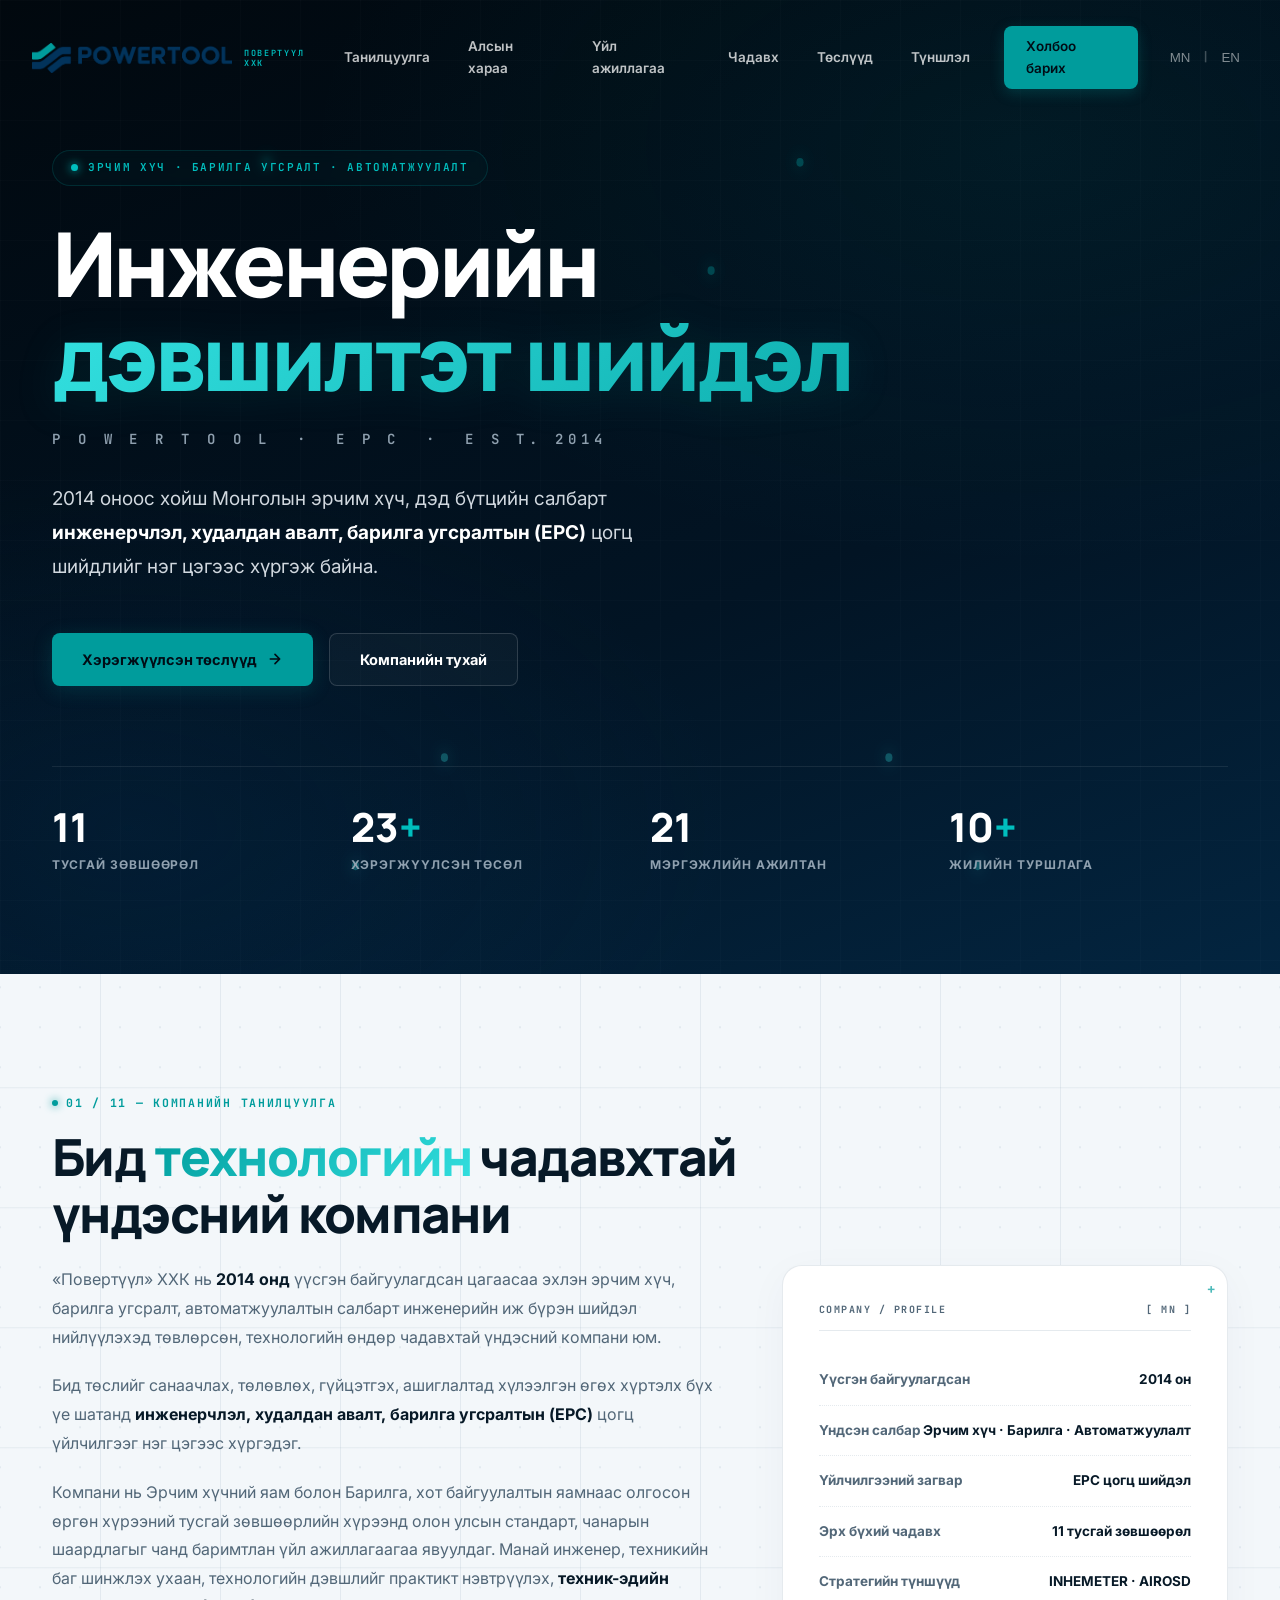
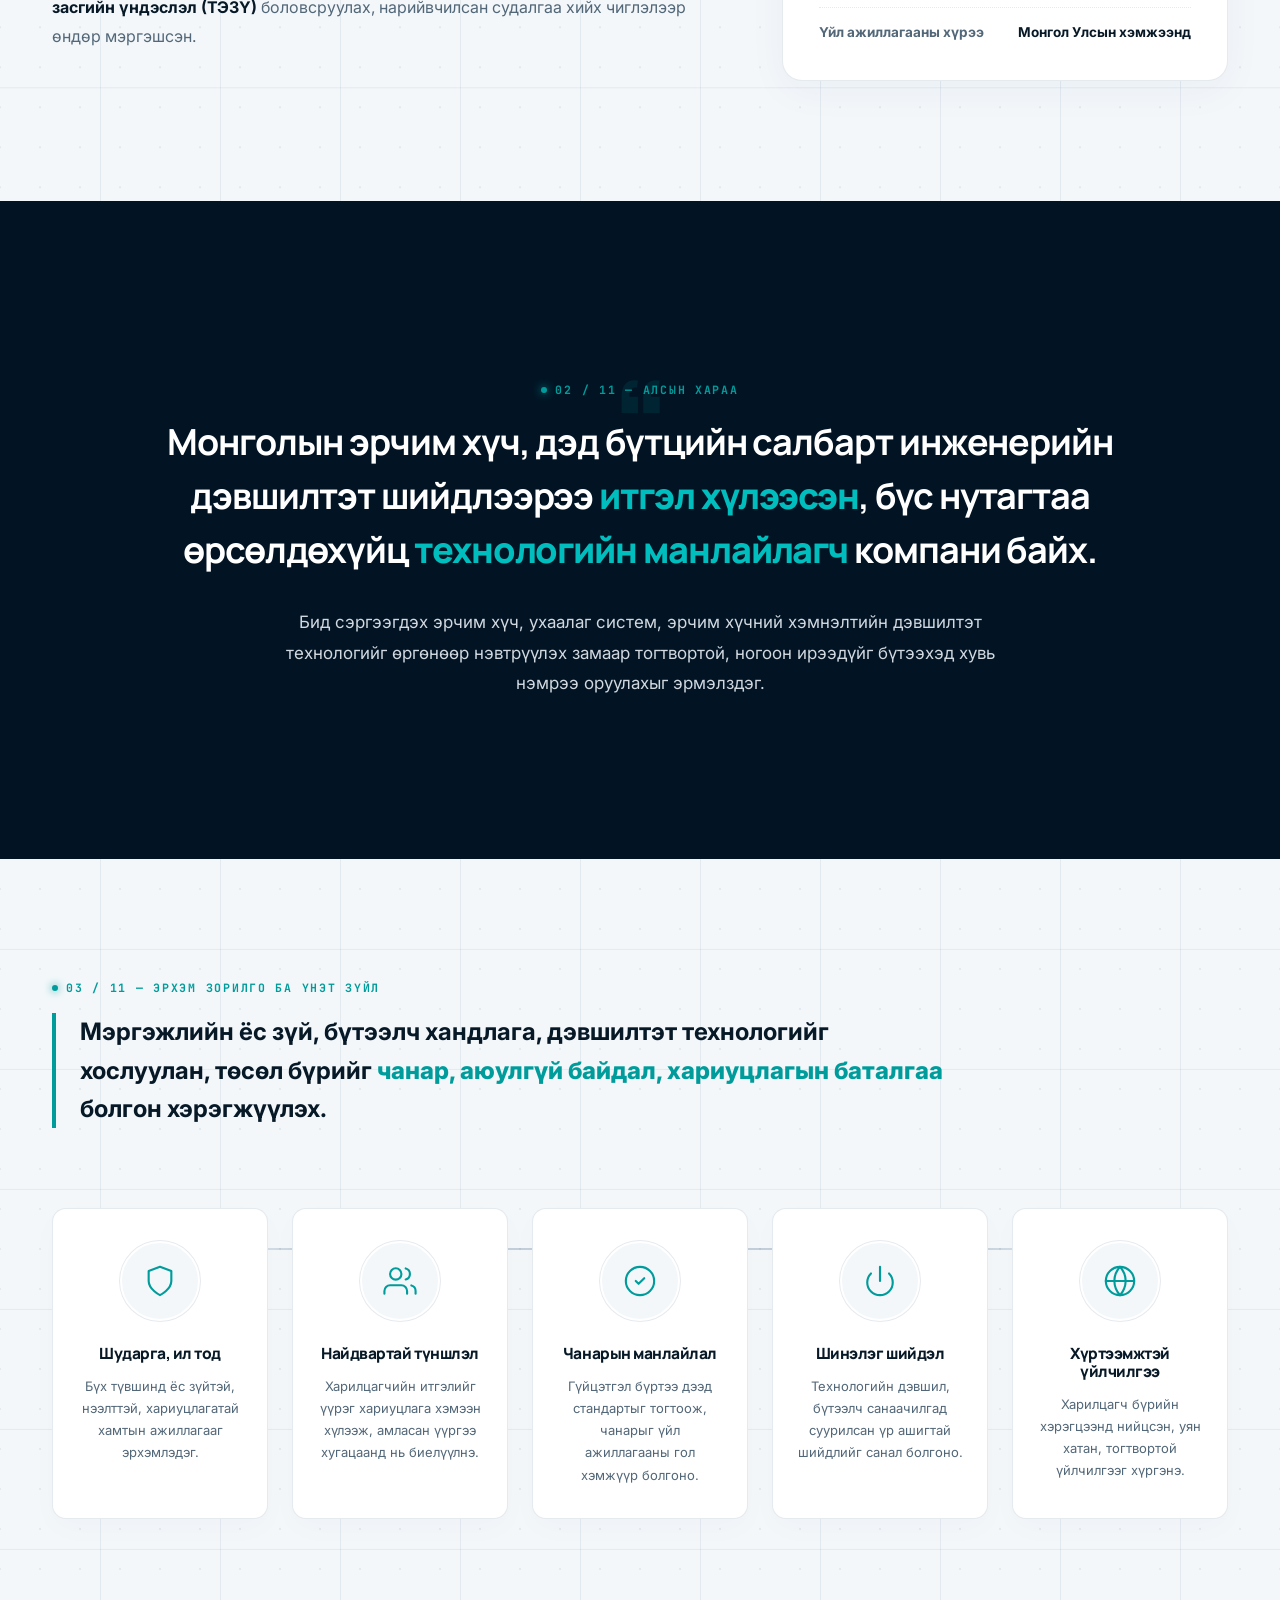
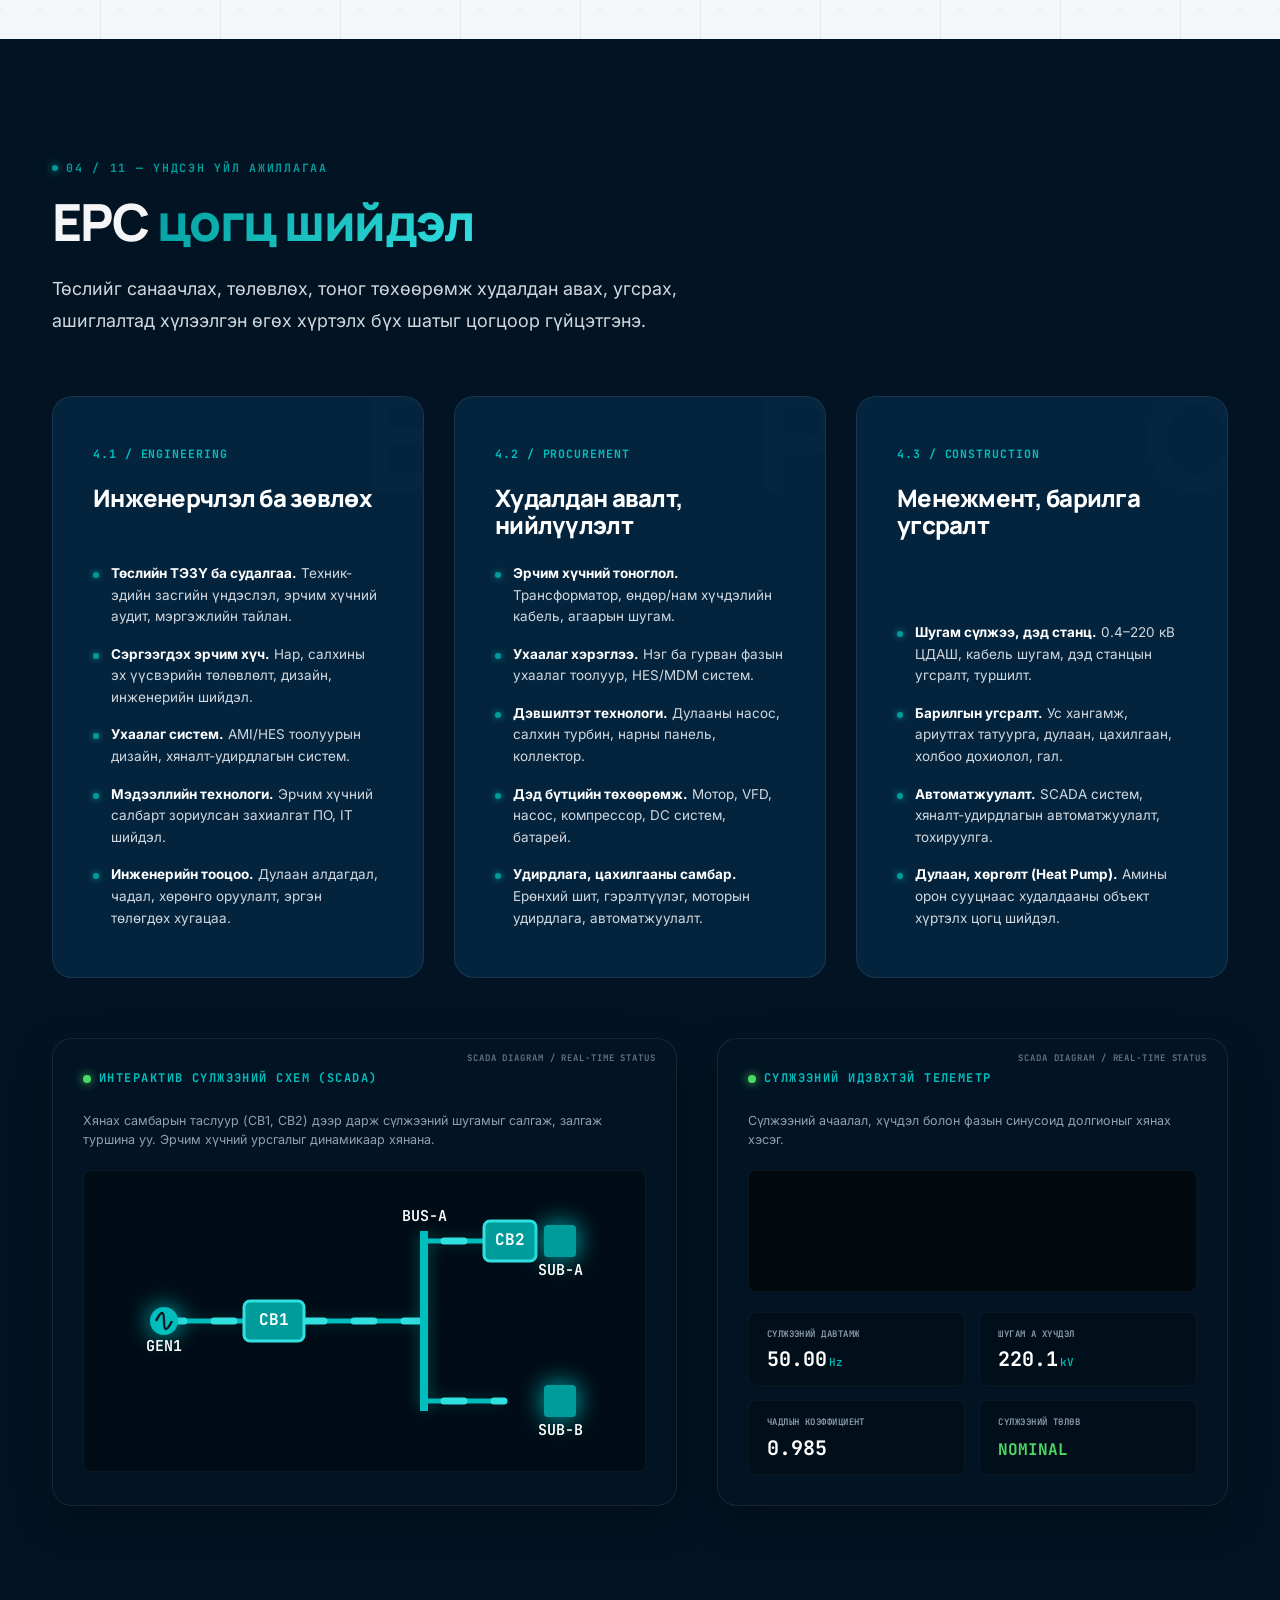
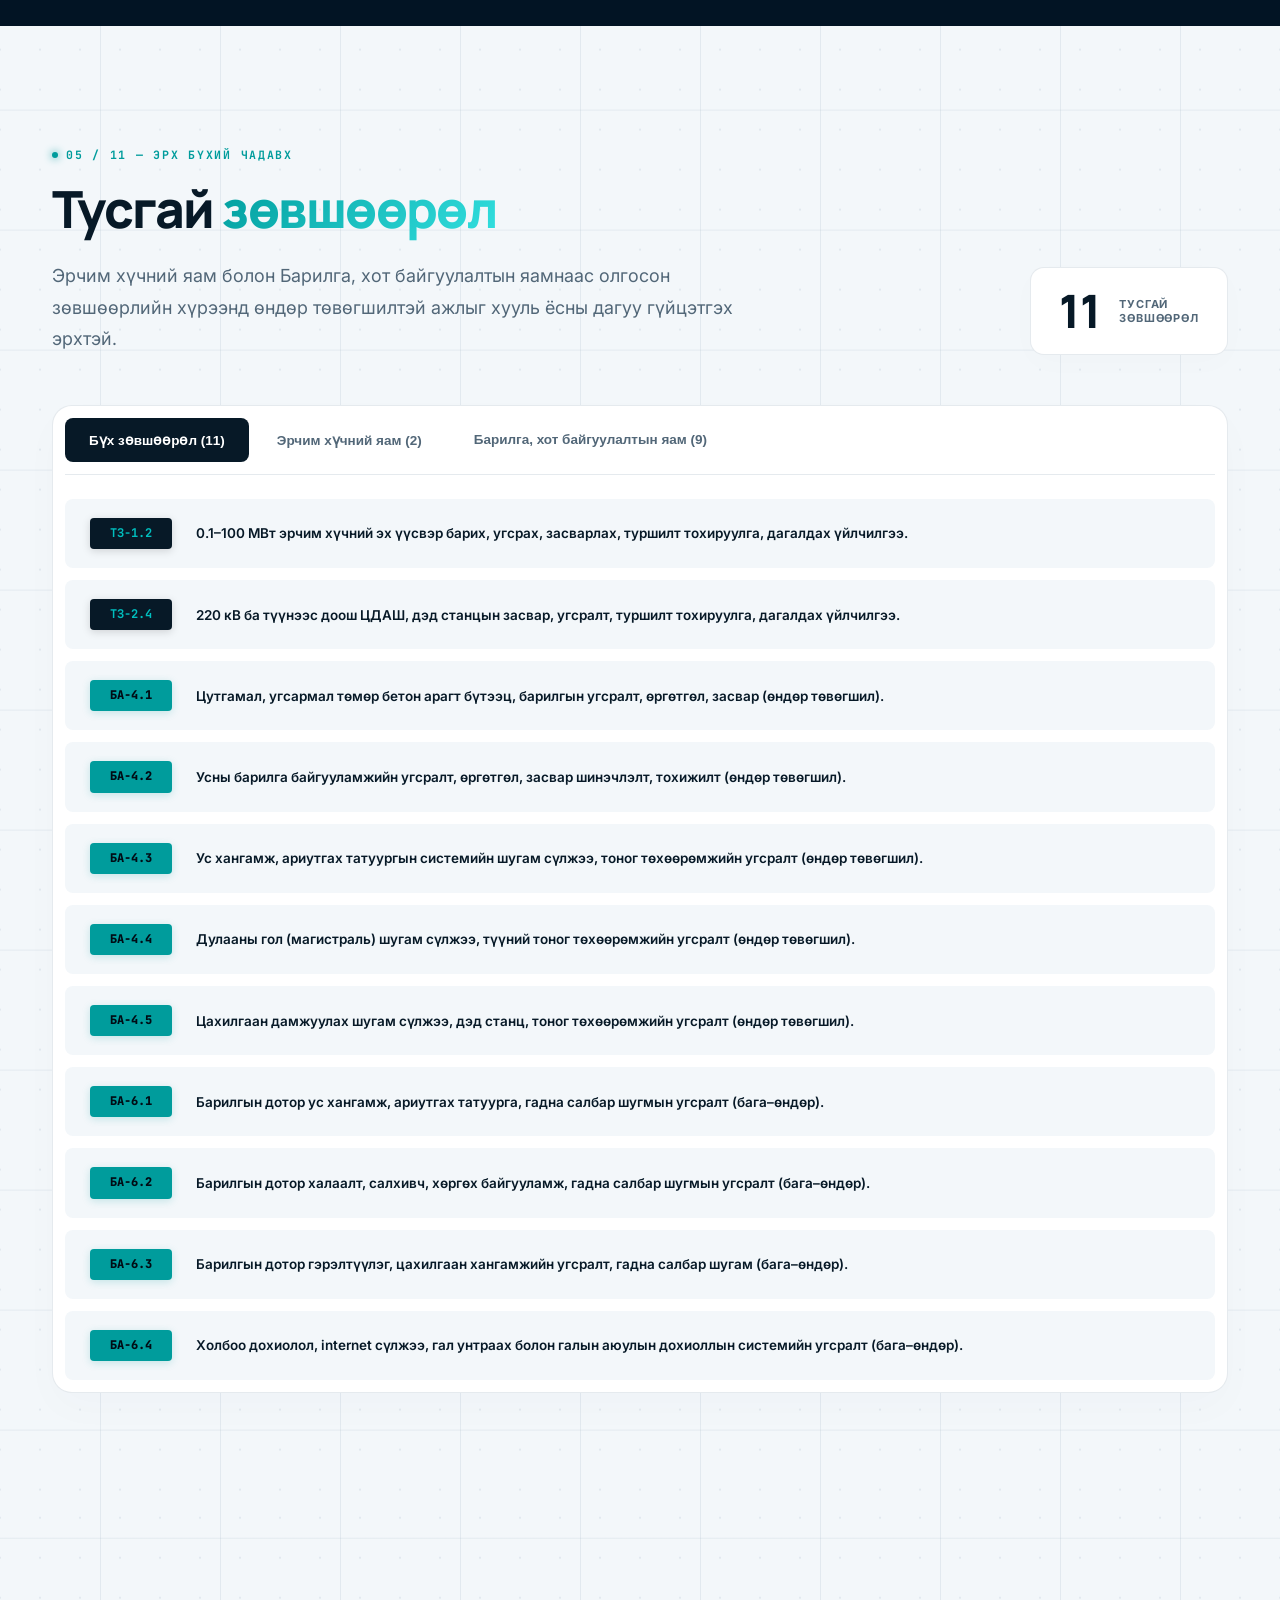
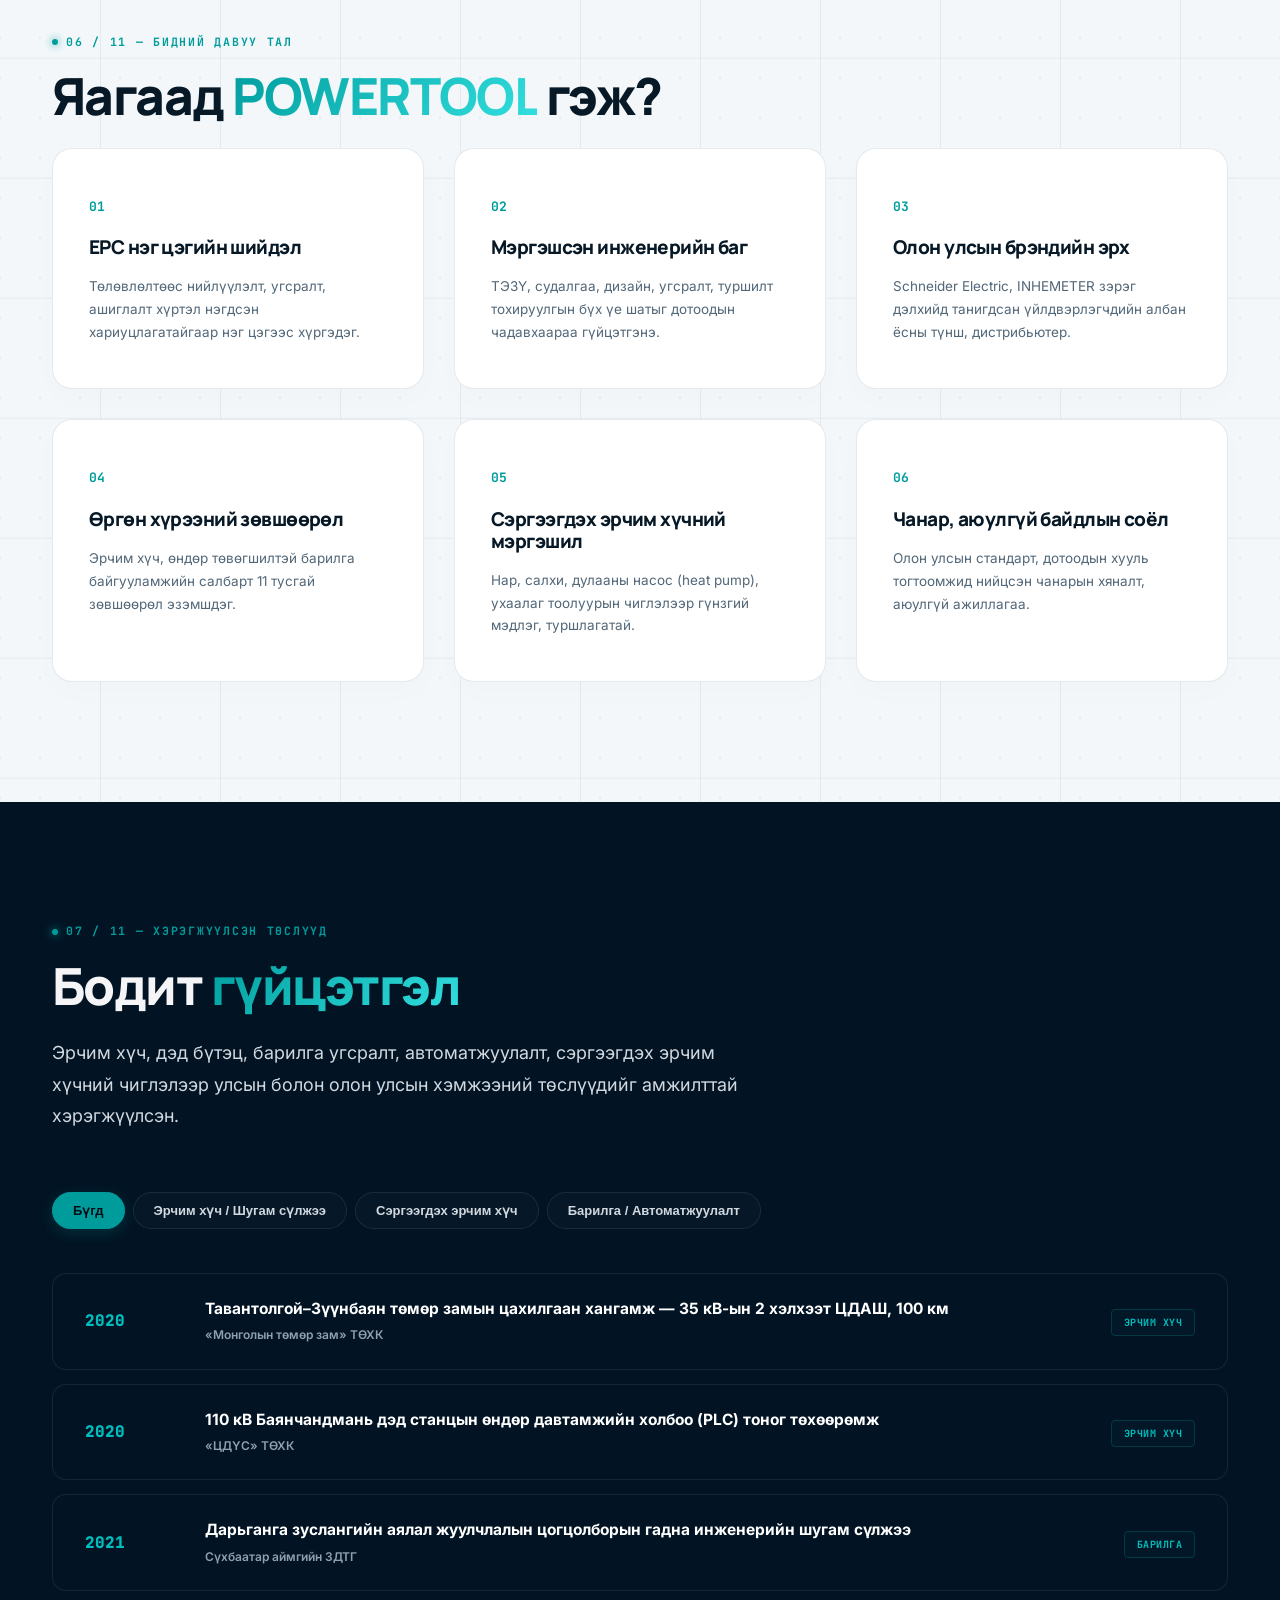
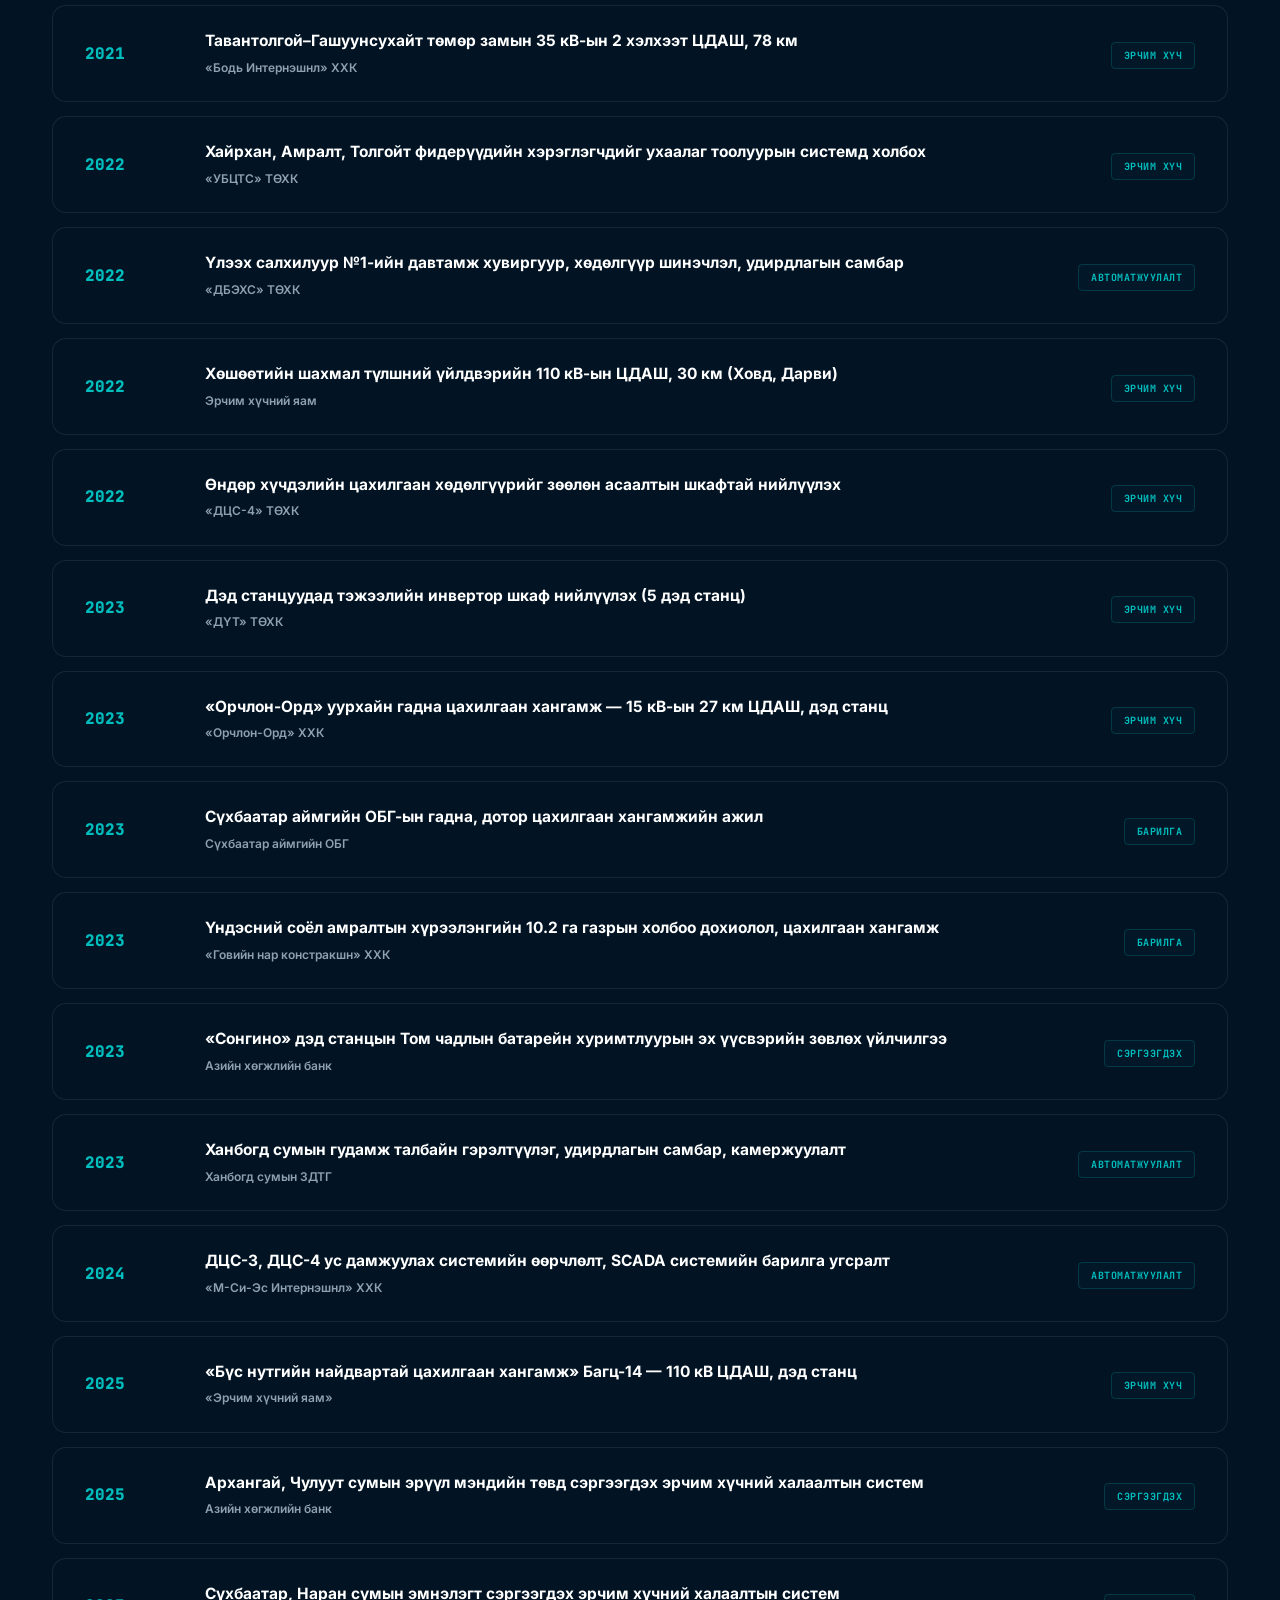
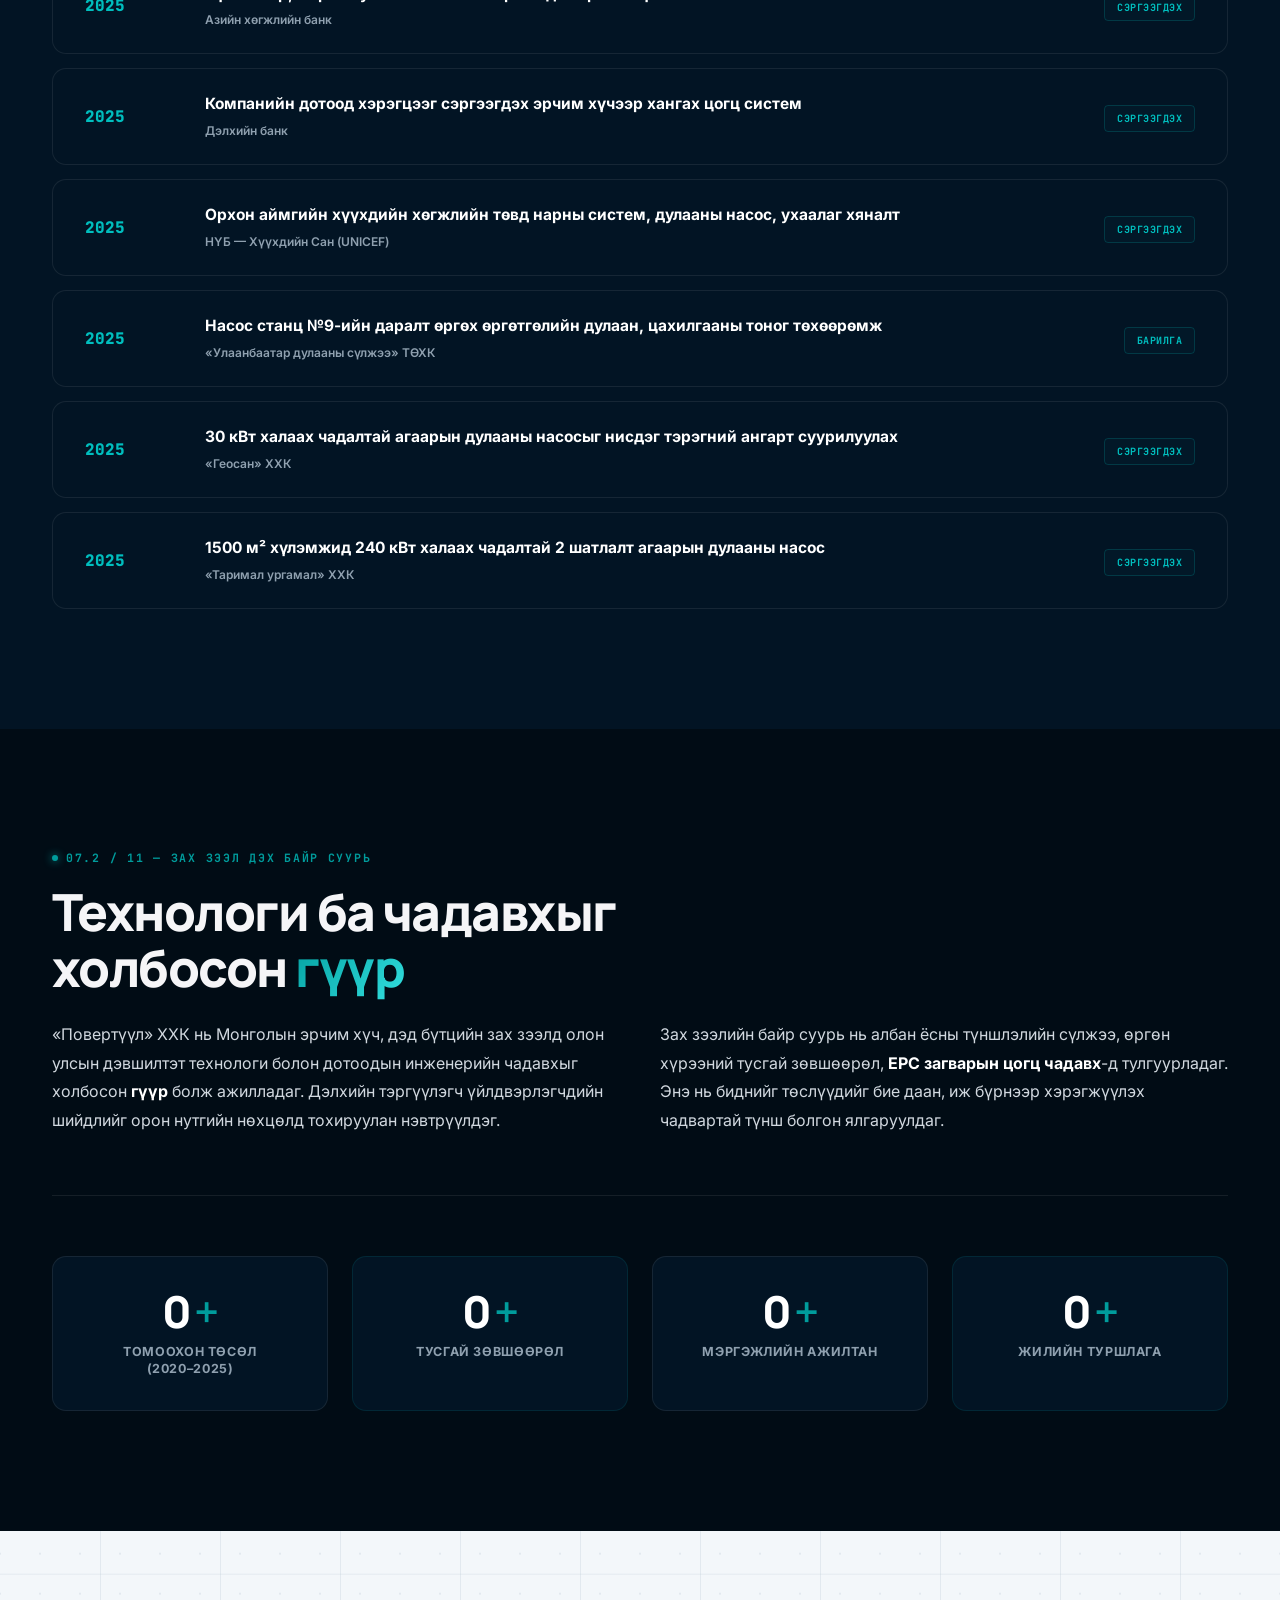
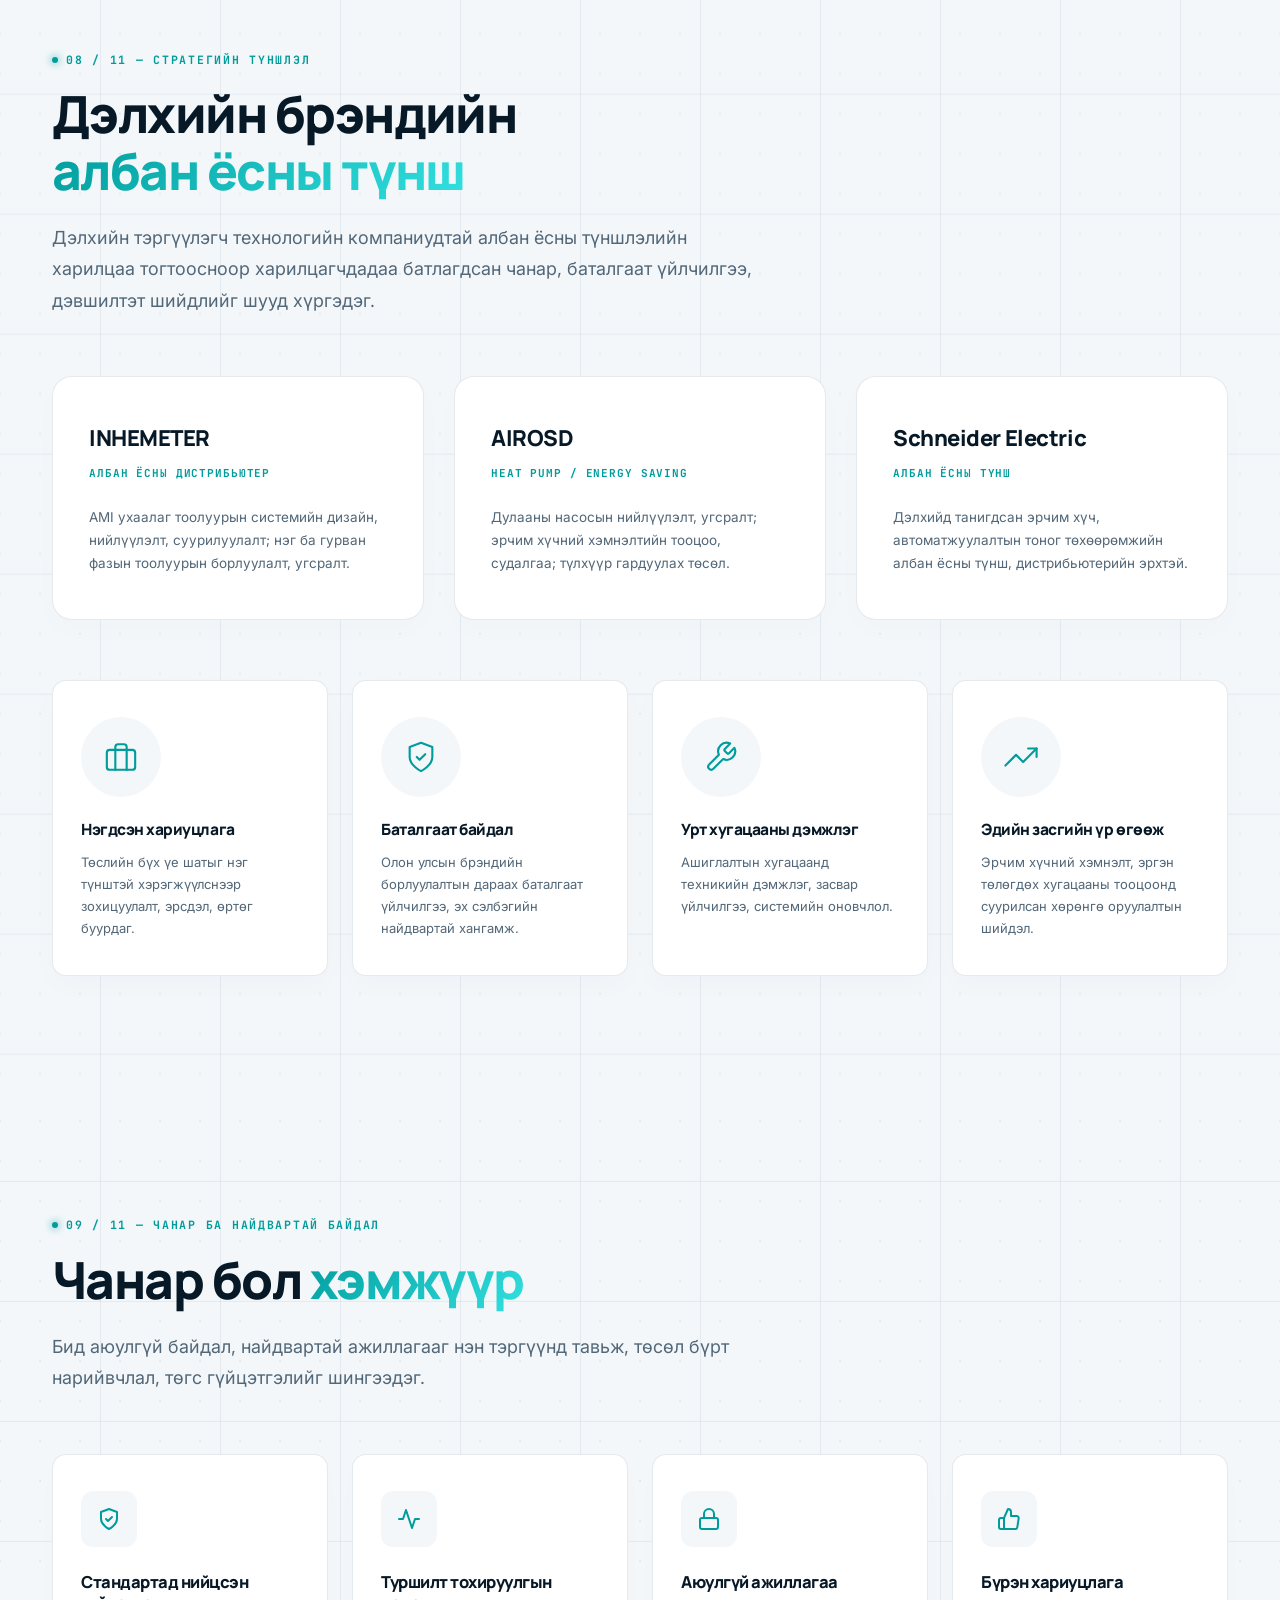
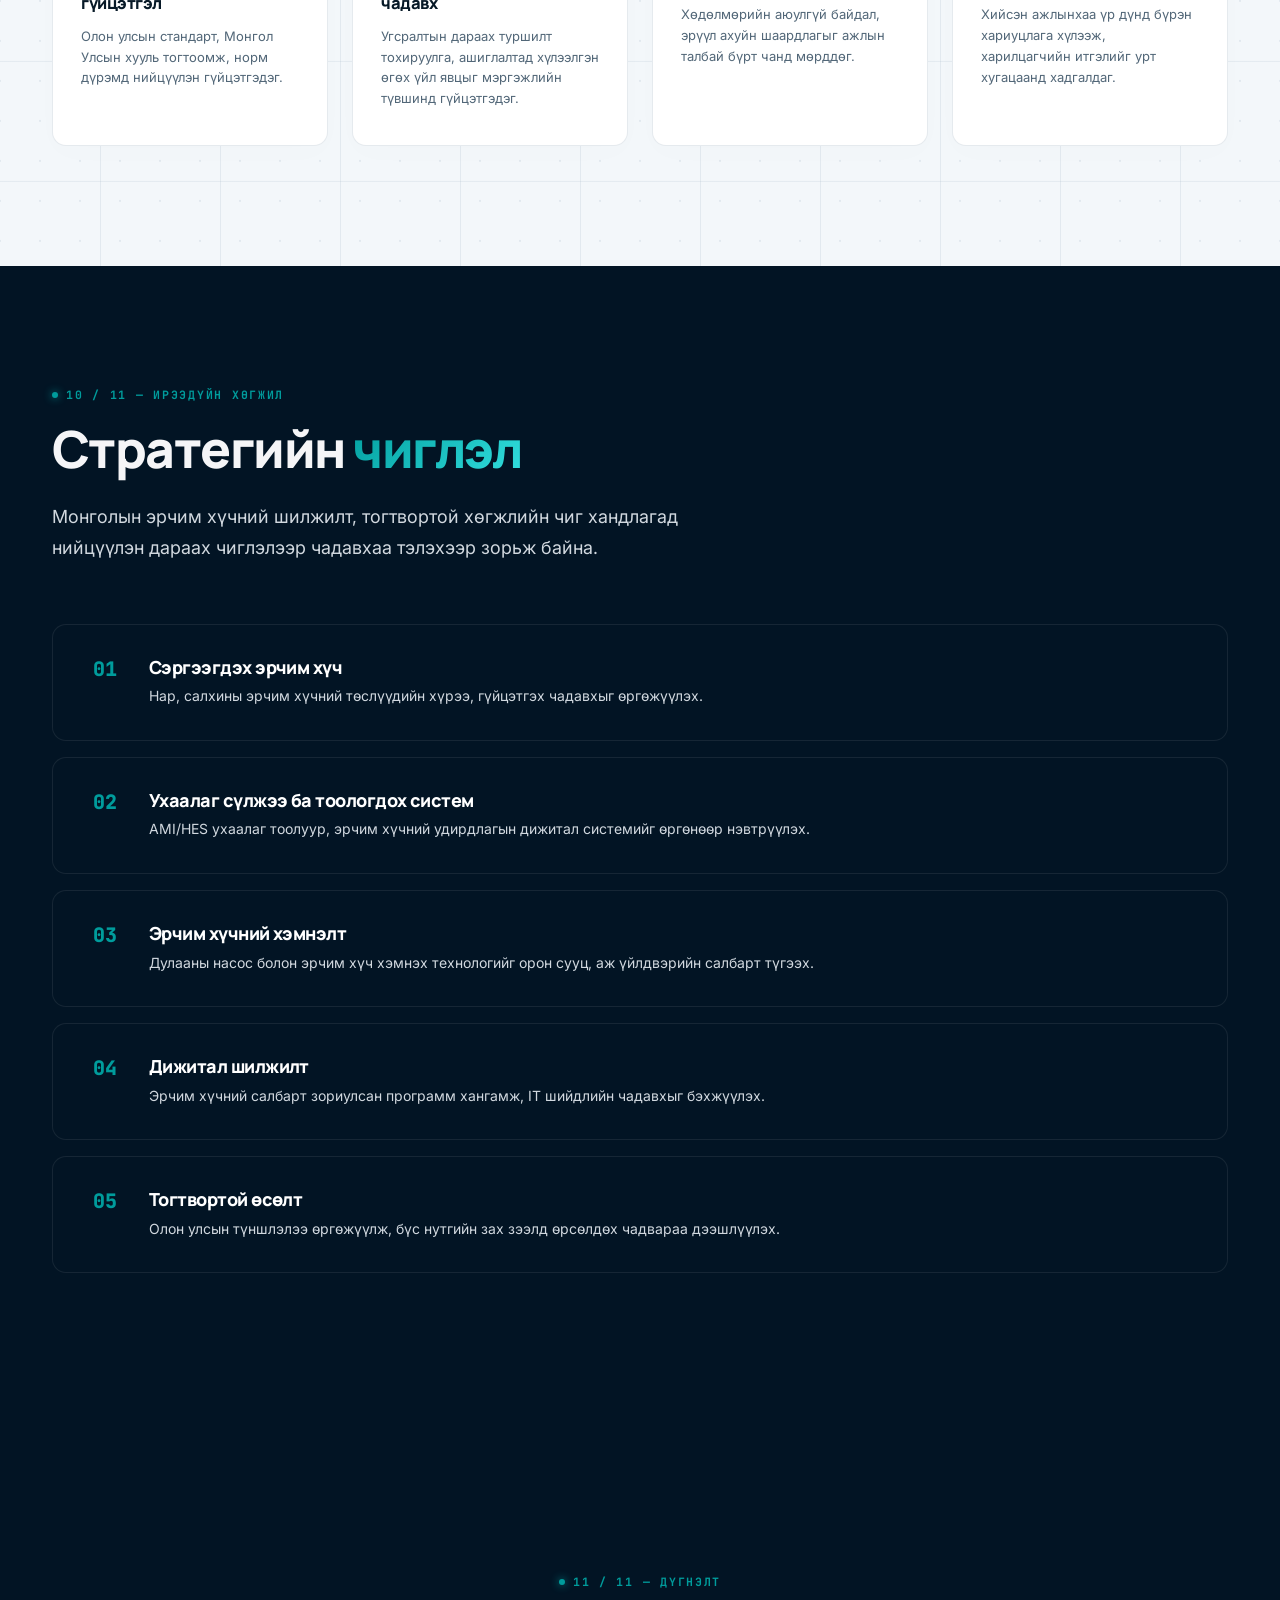
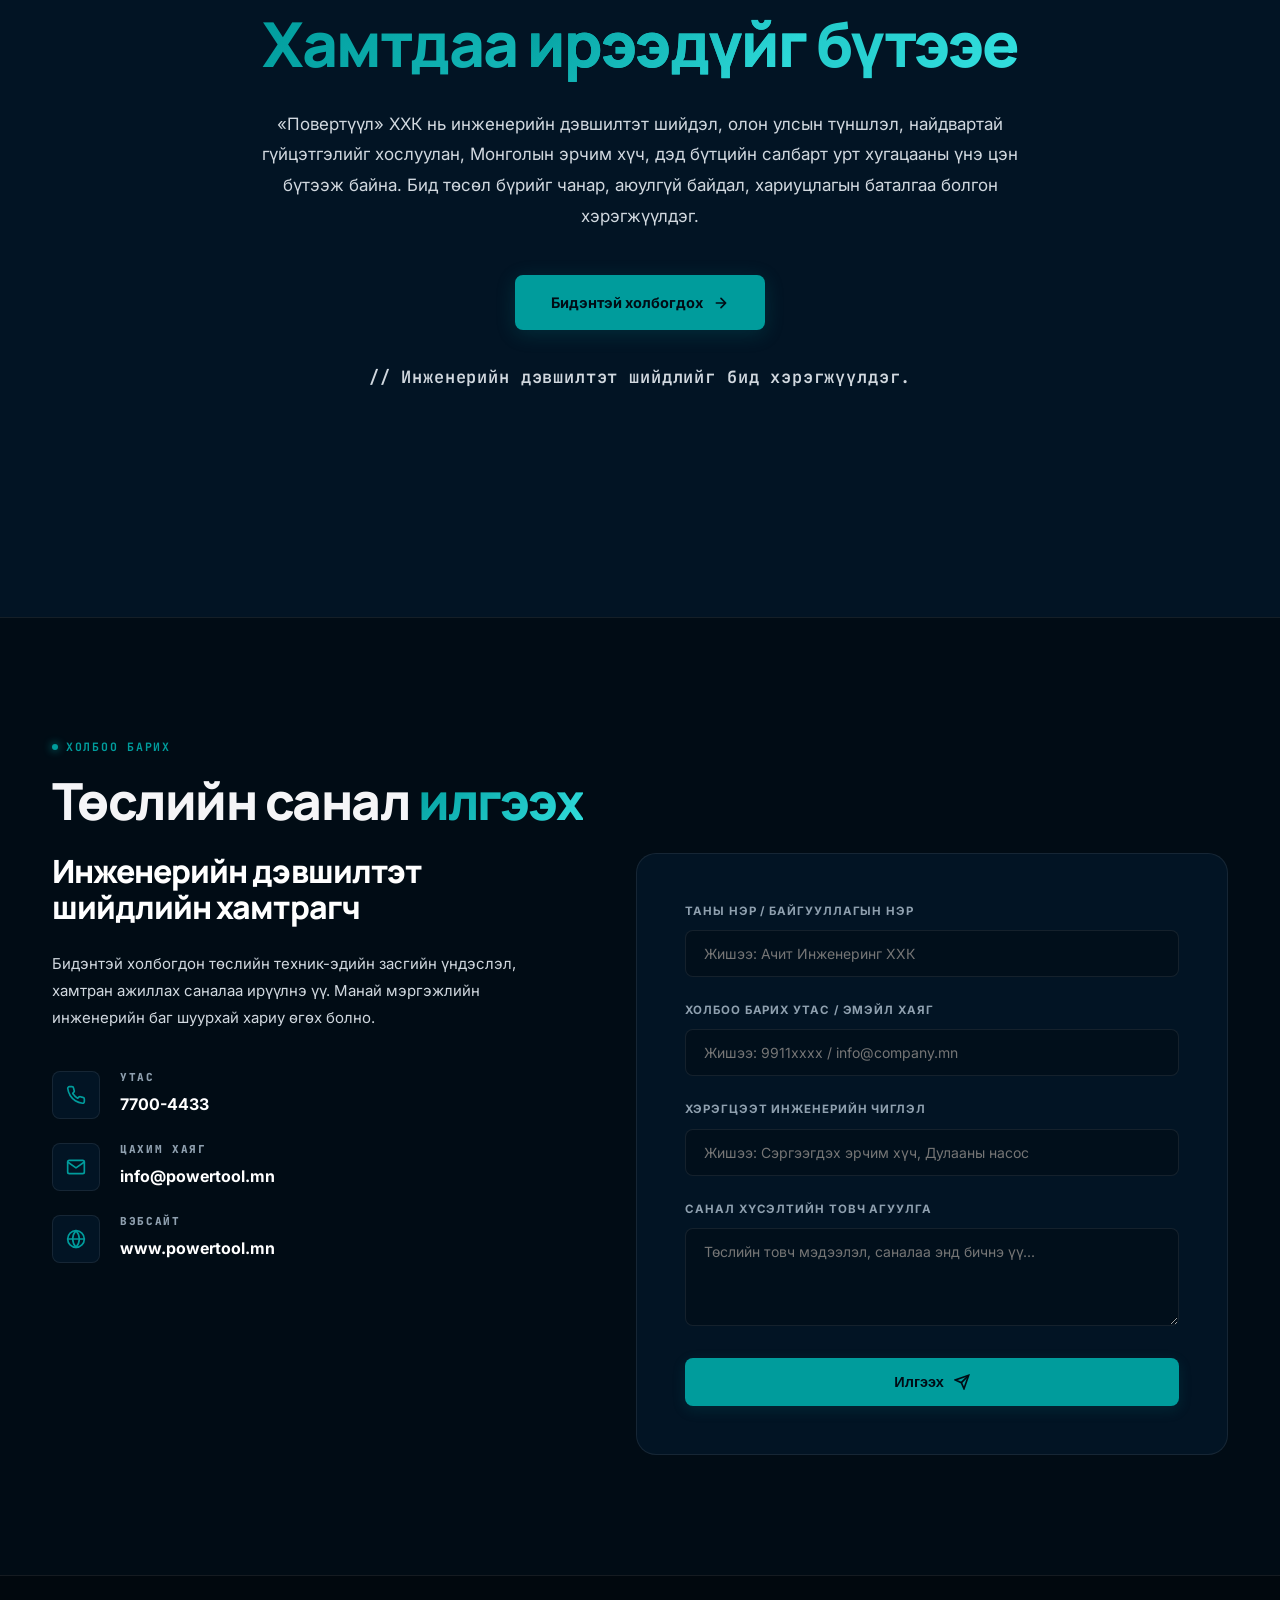
==== commit 6ed0aa17: "style: fix list item alignment in core operations section" ====
--- a/index.html
+++ b/index.html
@@ -419,10 +419,16 @@
 .op .num { font-family: 'JetBrains Mono', monospace; font-size: 11.5px; font-weight: 700; color: var(--teal-400); letter-spacing: .08em; margin-bottom: 20px; }
 .op h3 { font-size: 24px; font-weight: 800; color: #fff; margin-bottom: 24px; }
 .op ul { list-style: none; margin-top: auto; display: flex; flex-direction: column; gap: 16px; z-index: 2; }
-.op ul li { font-size: 13.5px; color: var(--text-dim); display: flex; align-items: flex-start; gap: 10px; line-height: 1.6; }
+.op ul li {
+  position: relative;
+  font-size: 13.5px;
+  color: var(--text-dim);
+  padding-left: 18px;
+  line-height: 1.6;
+}
 .op ul li::before {
-  content: ''; display: inline-block; width: 6px; height: 6px; border-radius: 50%;
-  background: var(--teal-500); margin-top: 8px; flex-shrink: 0;
+  content: ''; position: absolute; left: 0; top: 9px; width: 6px; height: 6px; border-radius: 50%;
+  background: var(--teal-500);
   box-shadow: 0 0 6px var(--teal-500);
 }
 .op ul li b { color: #fff; font-weight: 700; }
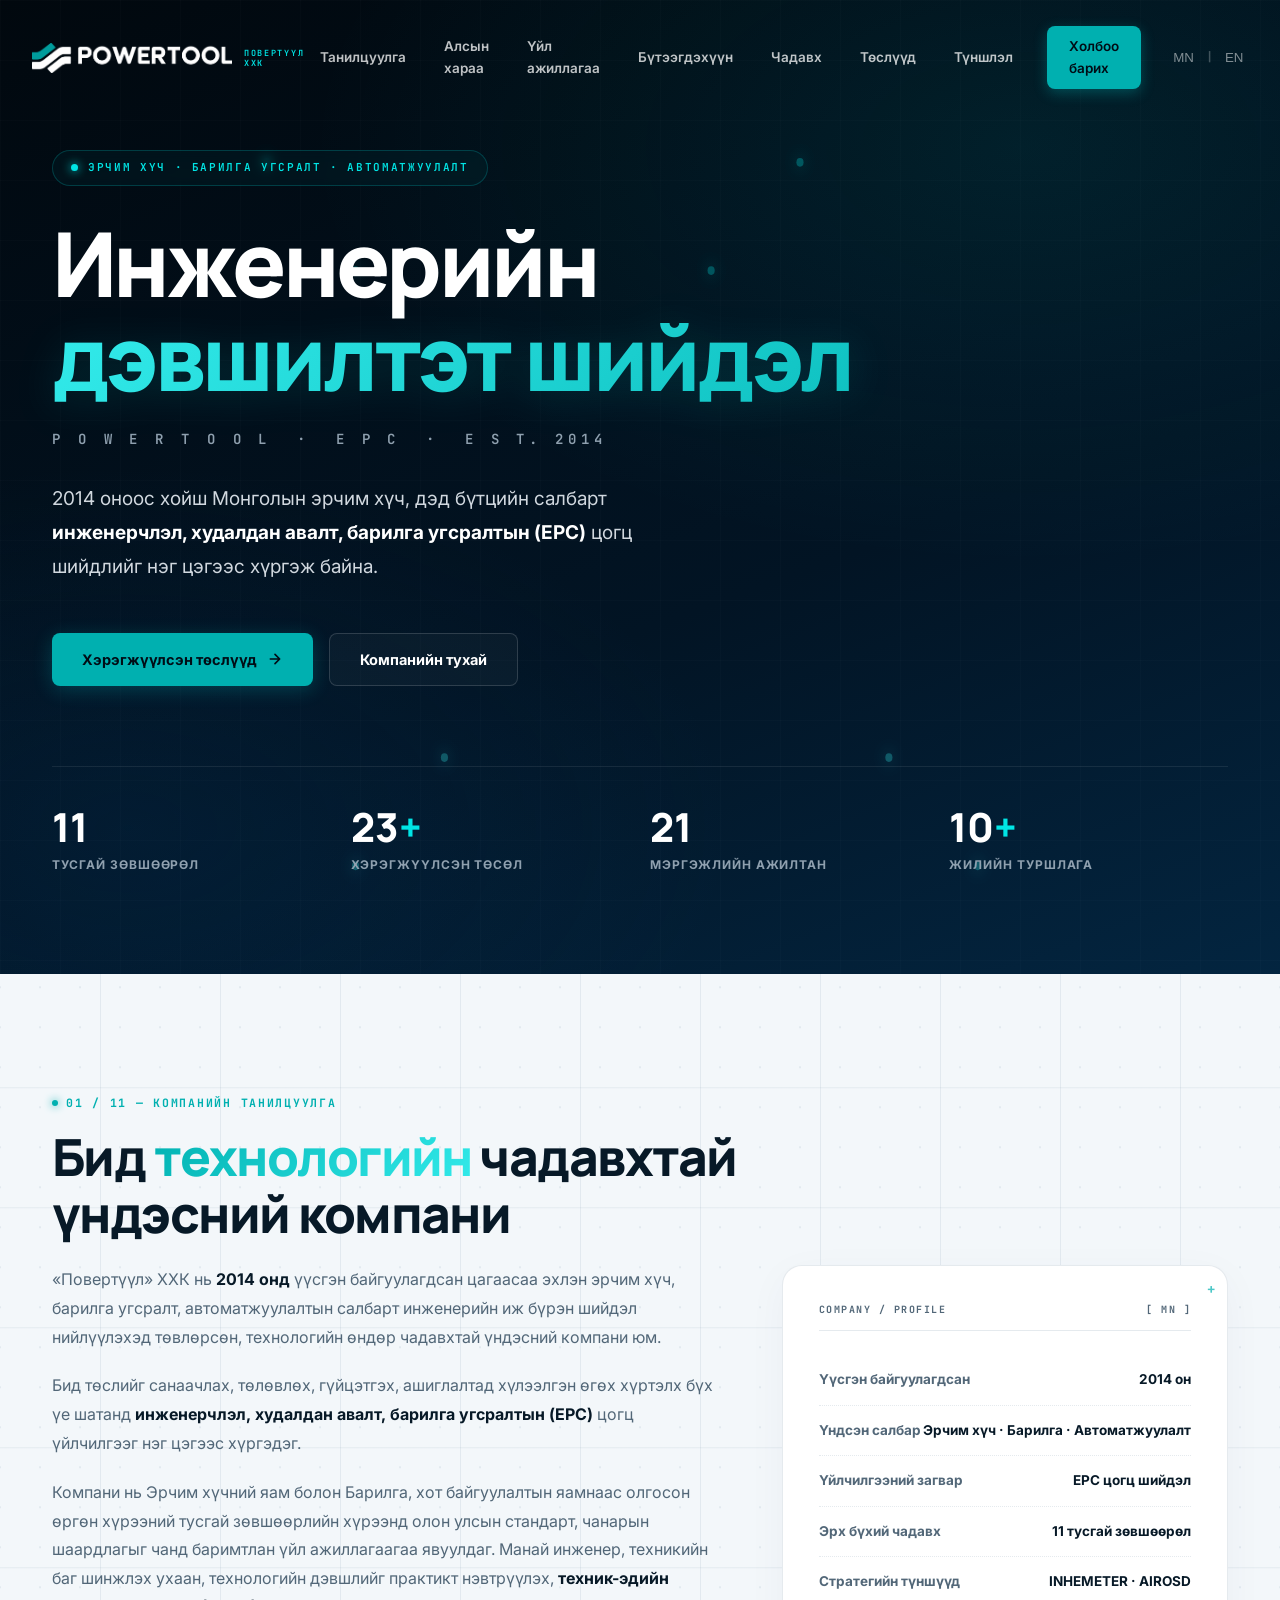
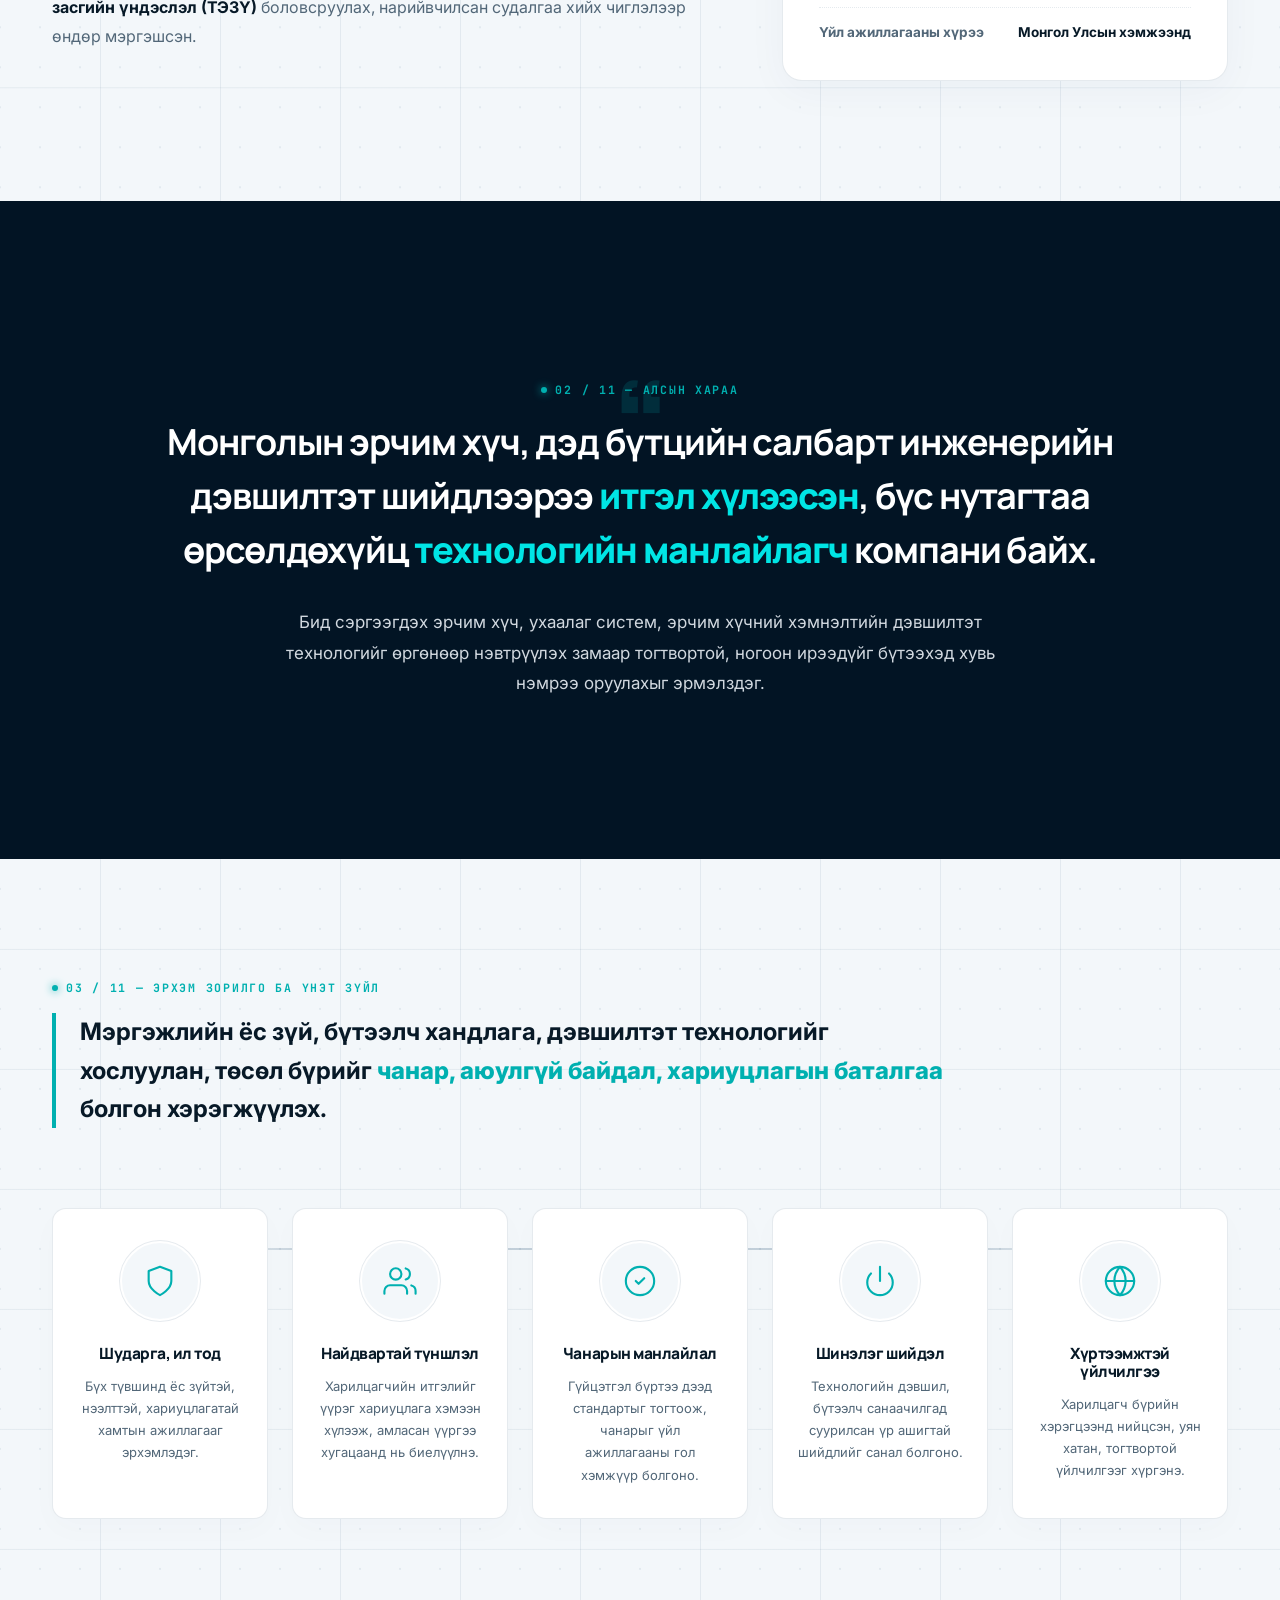
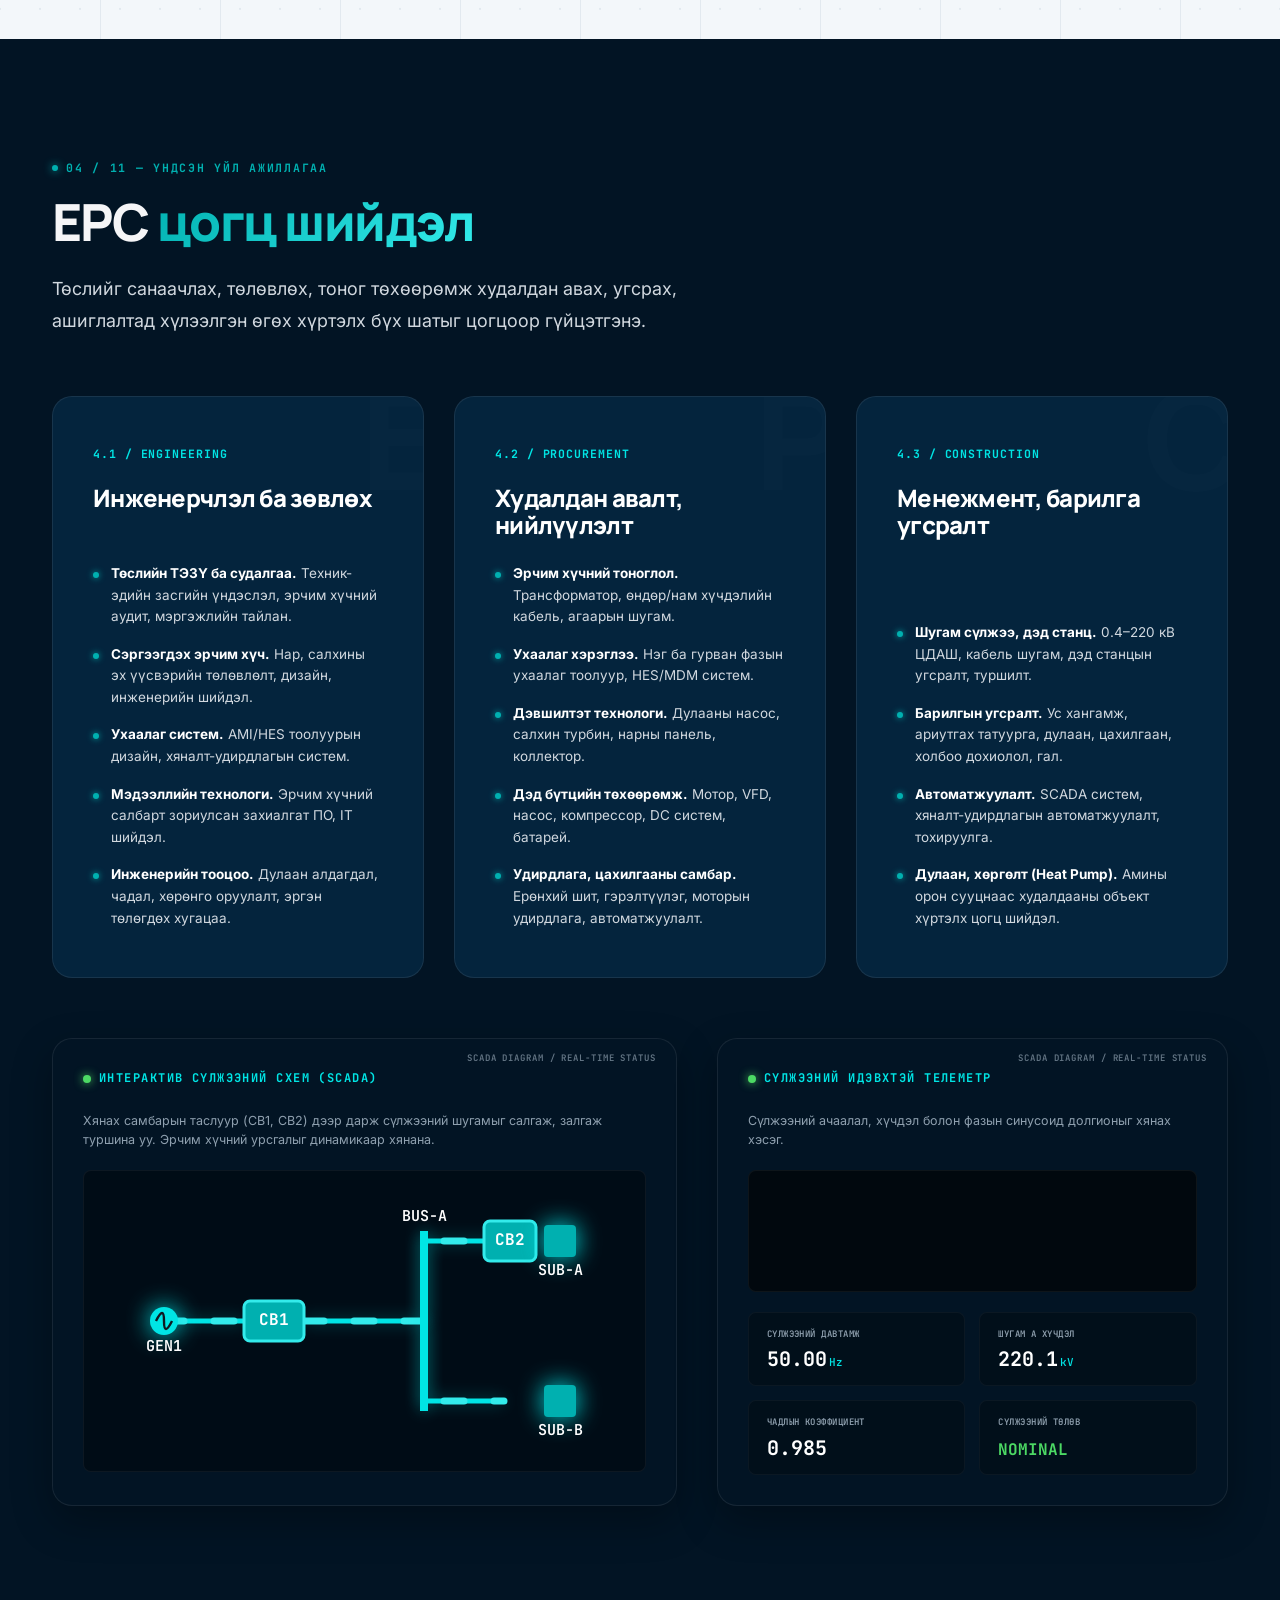
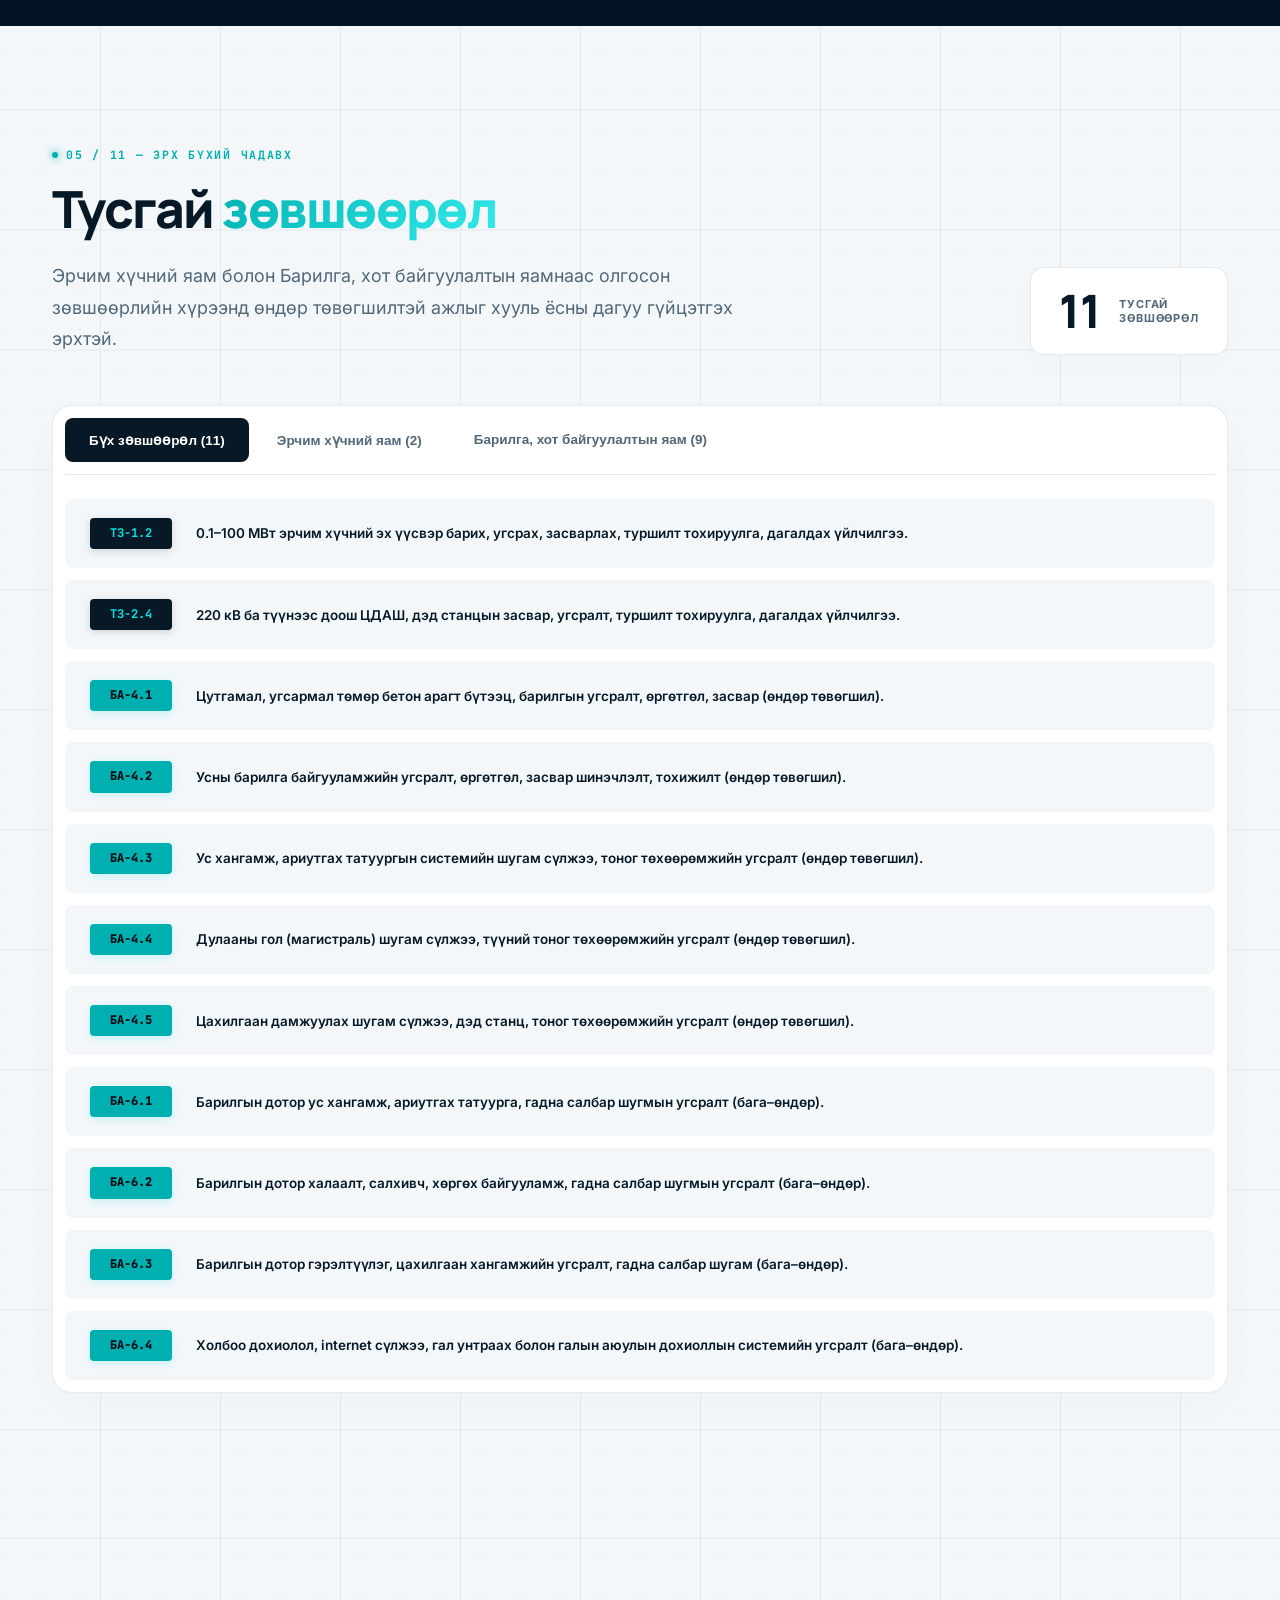
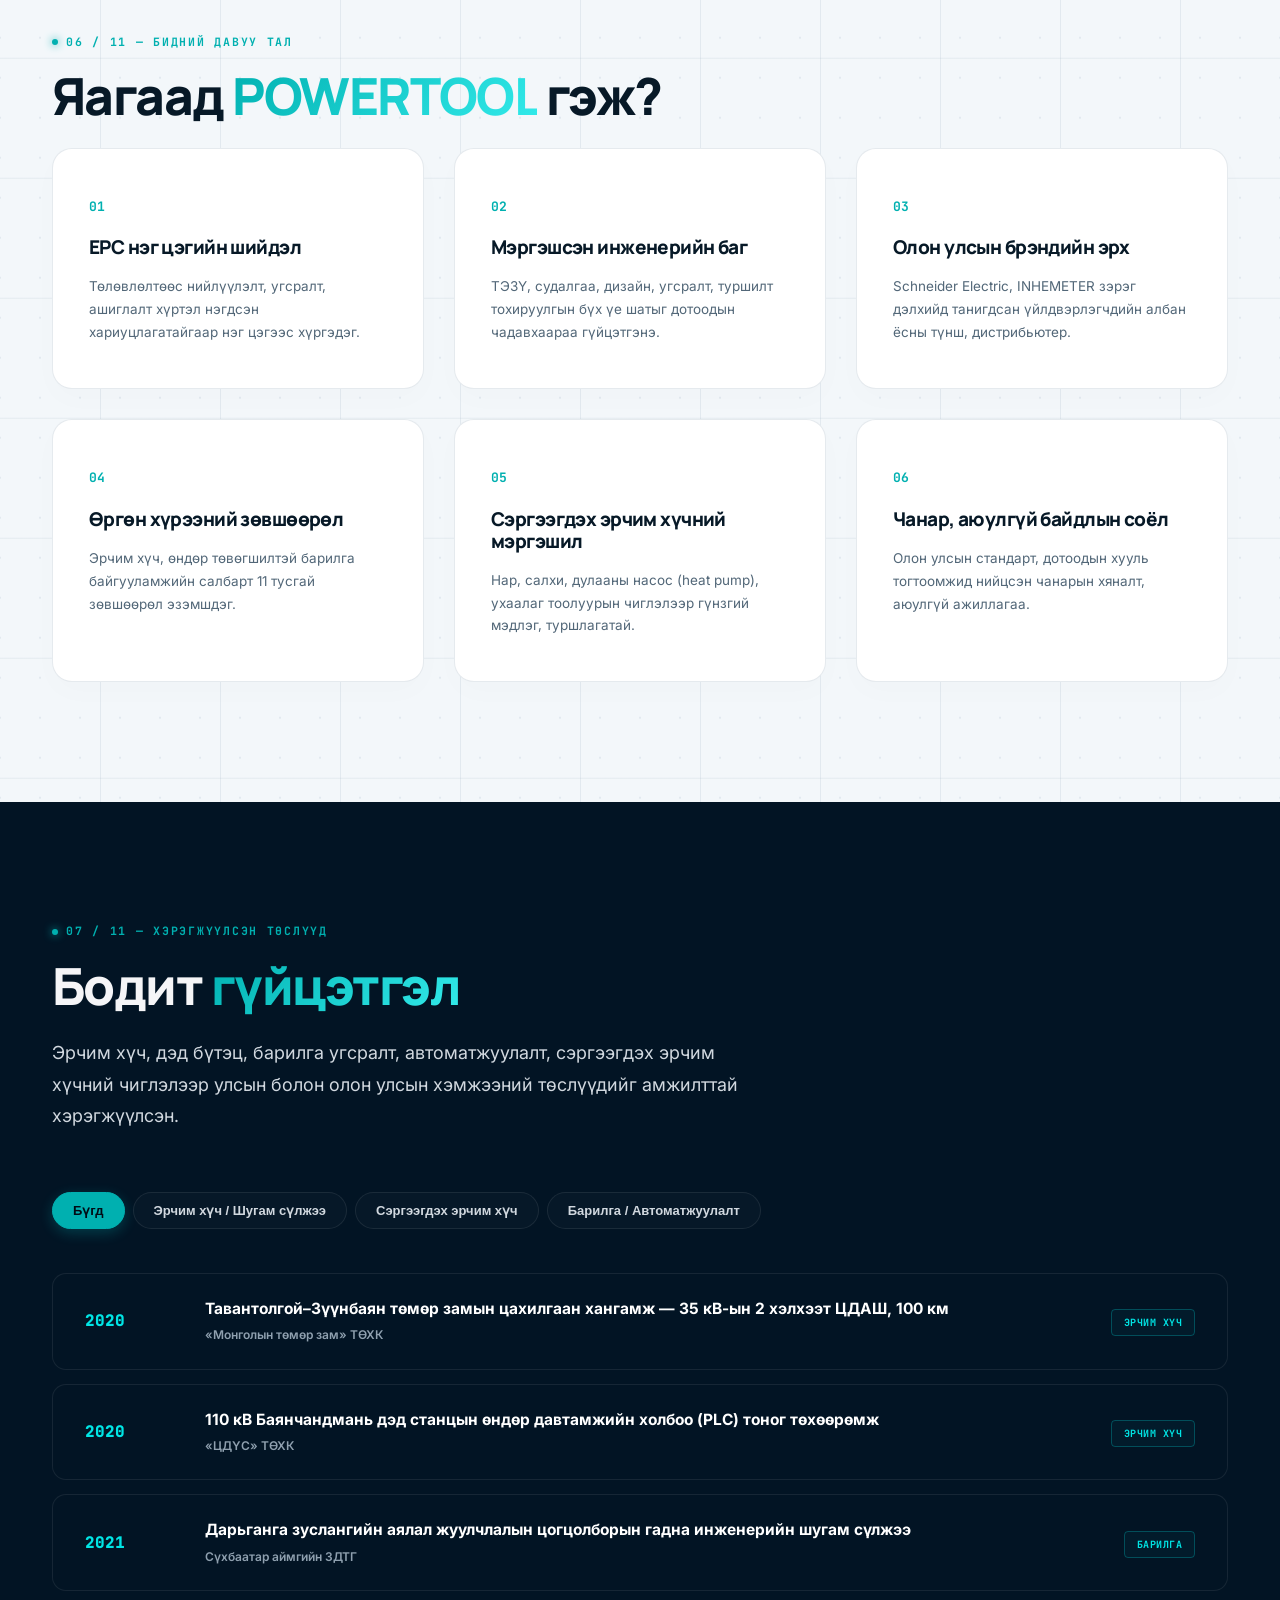
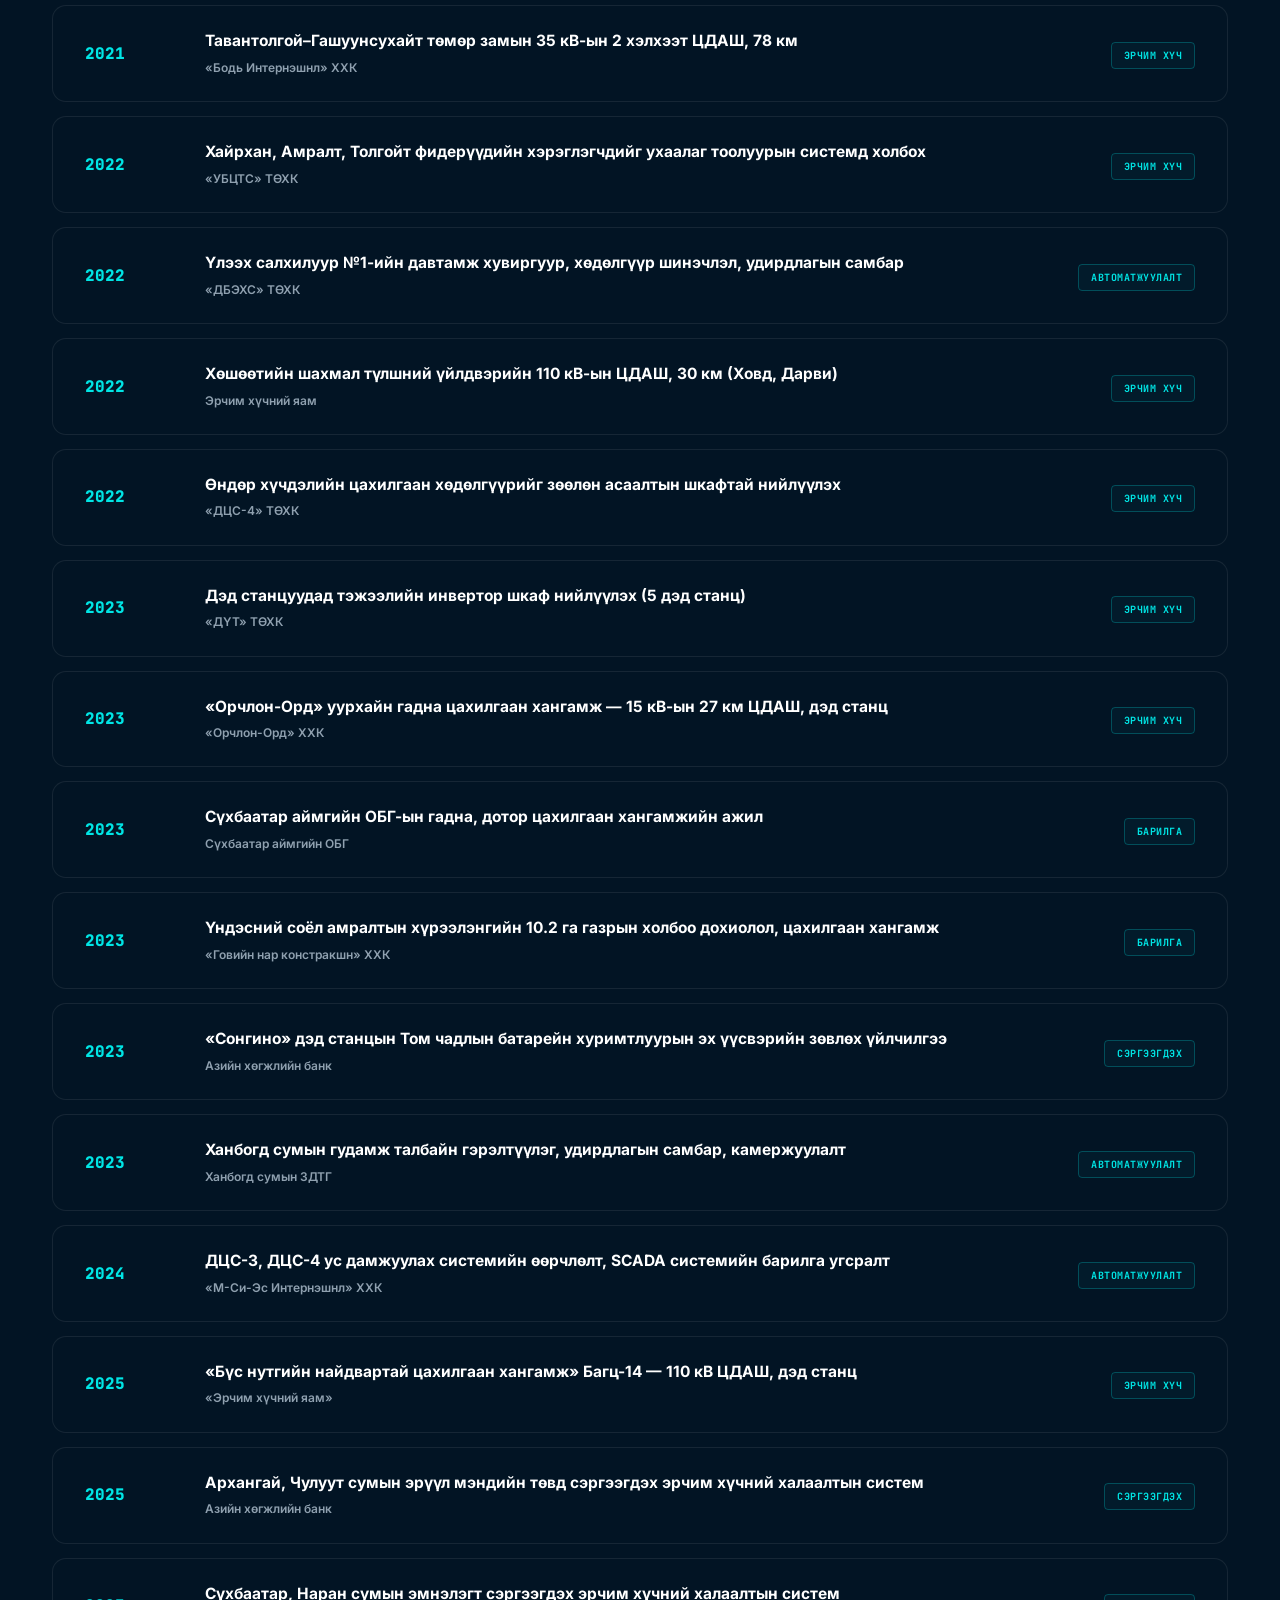
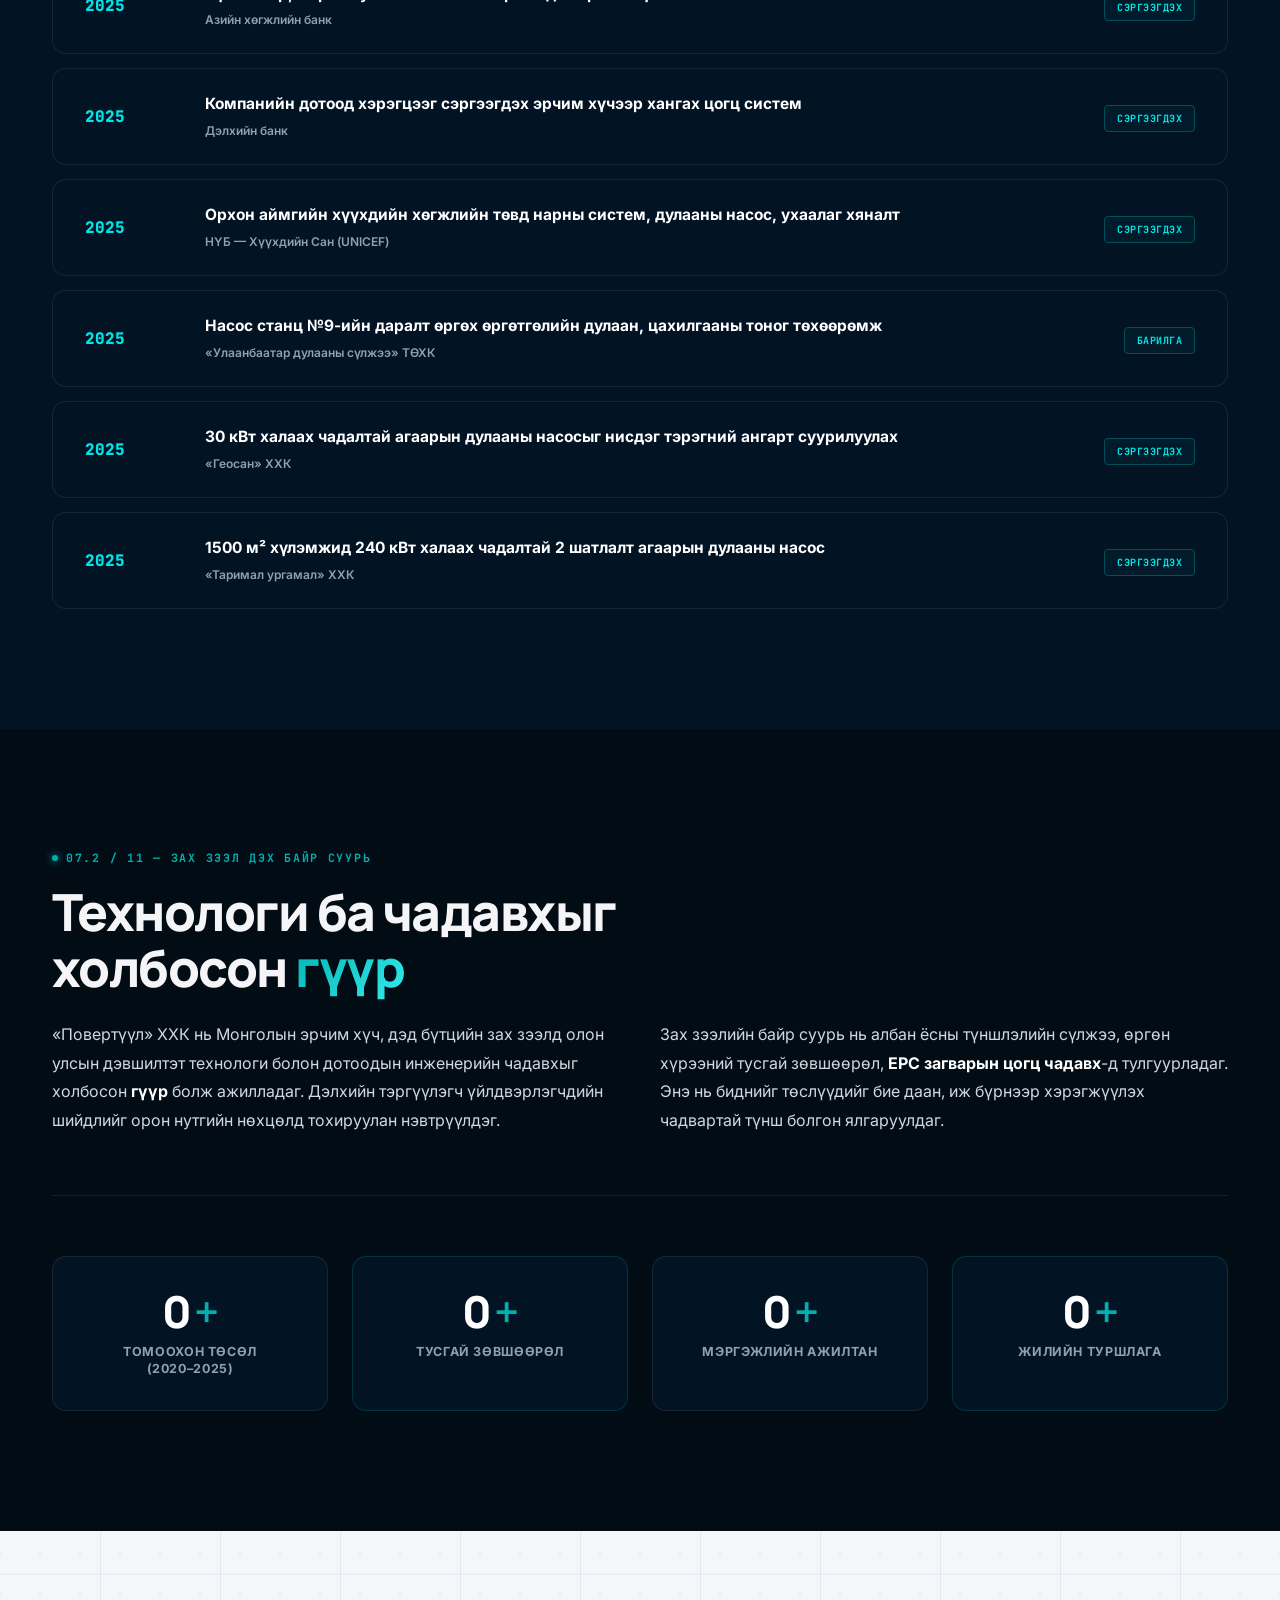
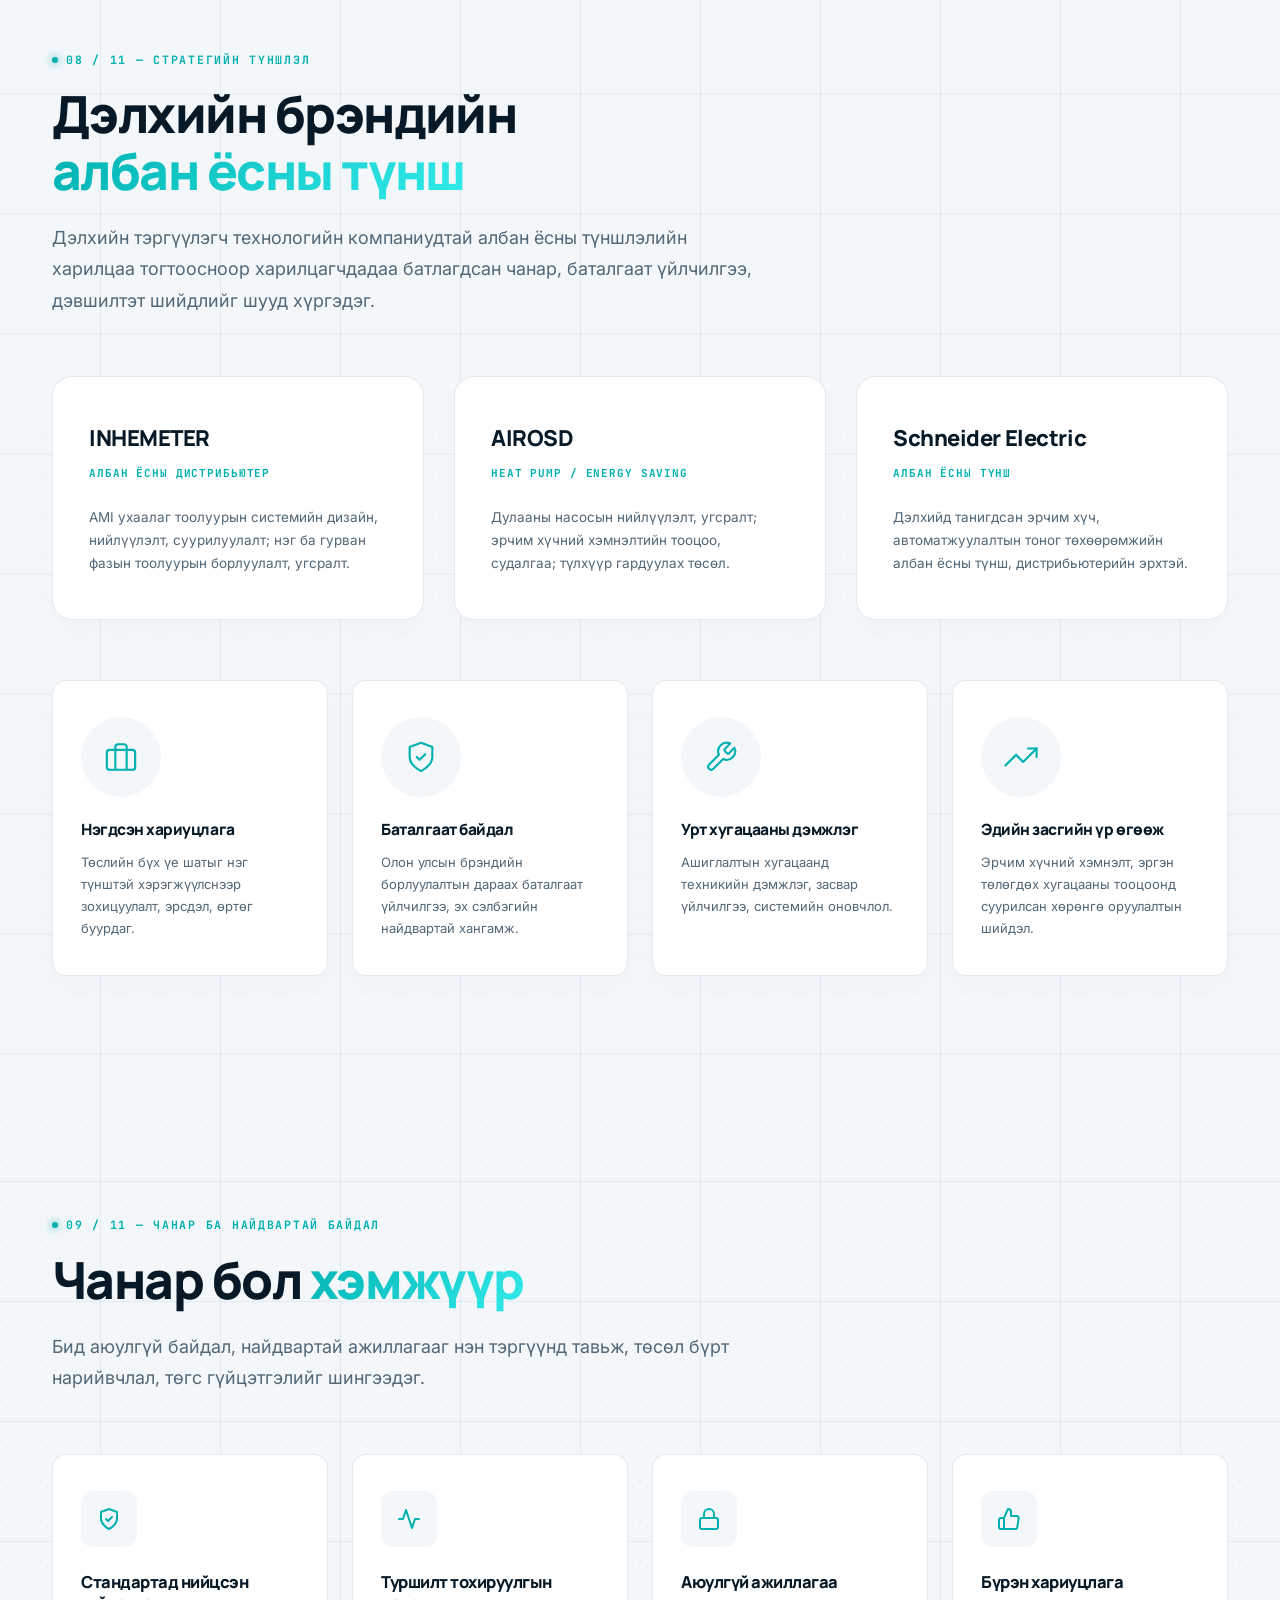
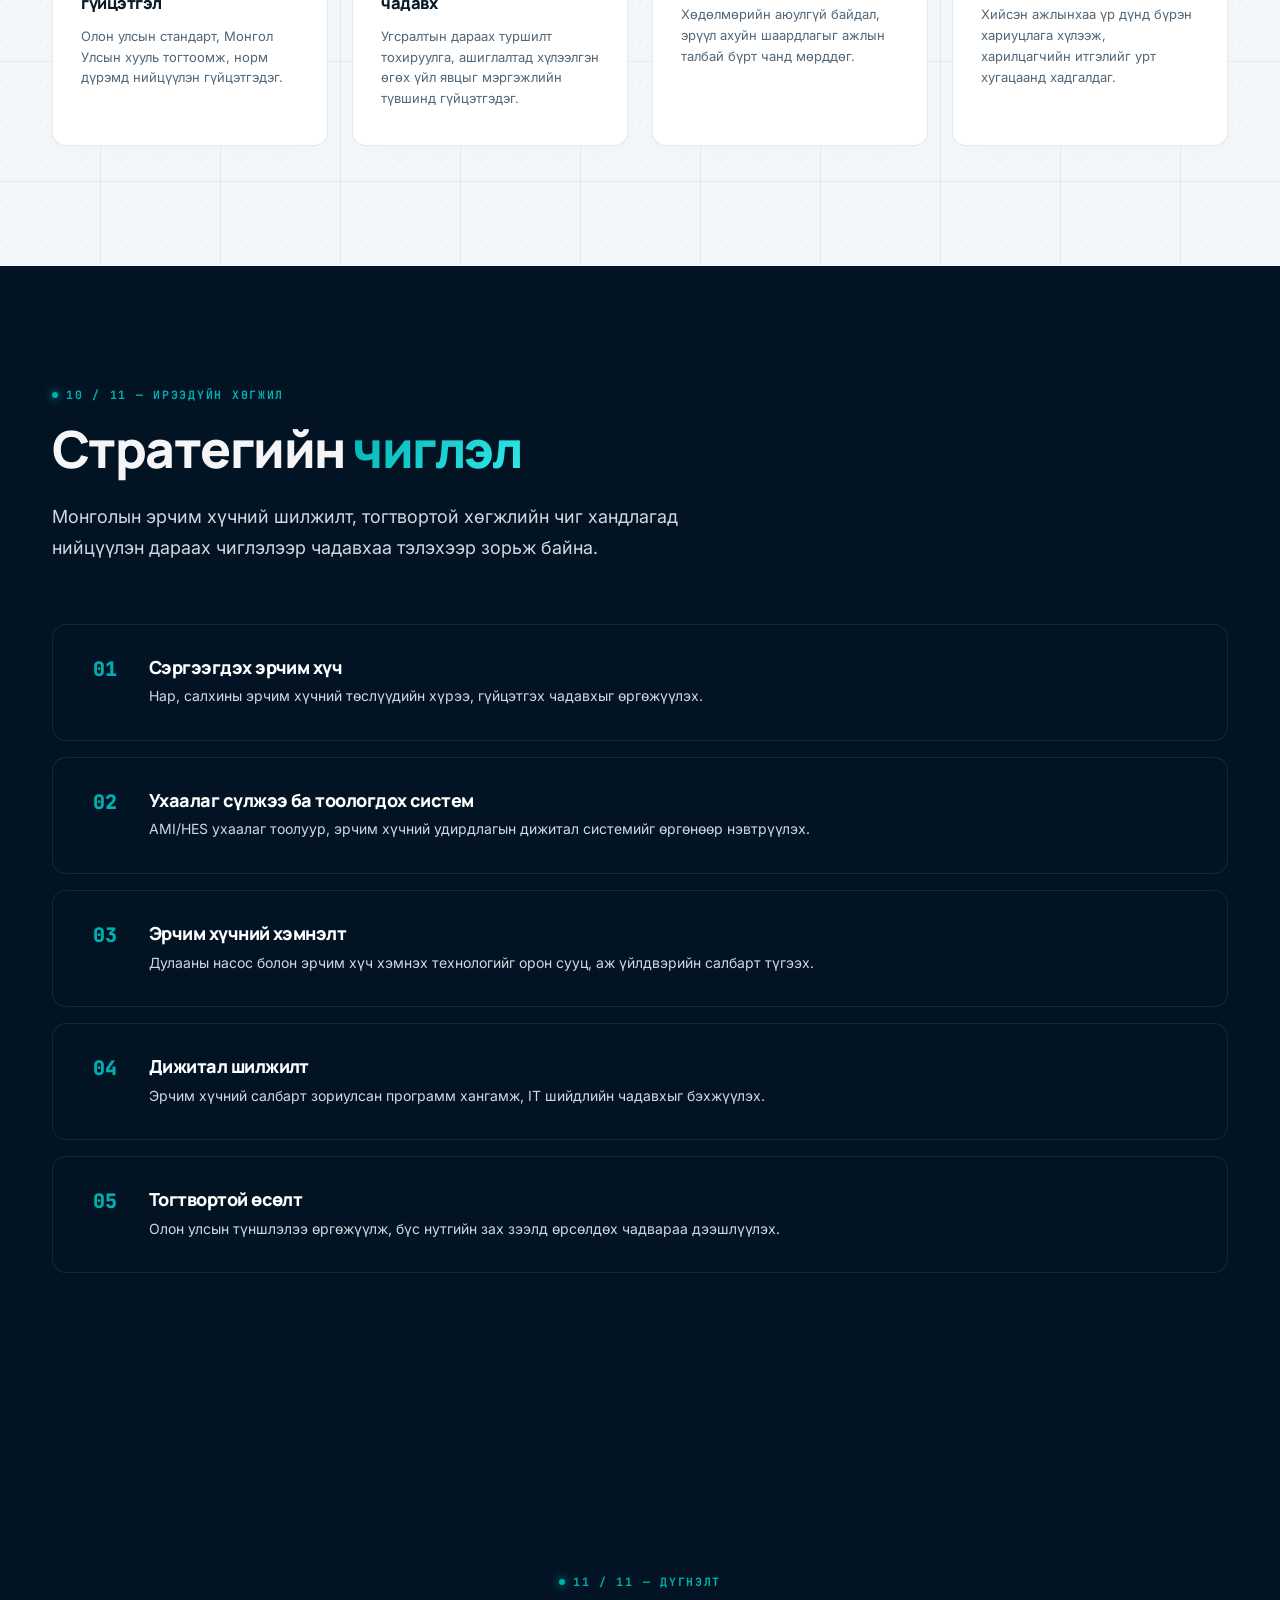
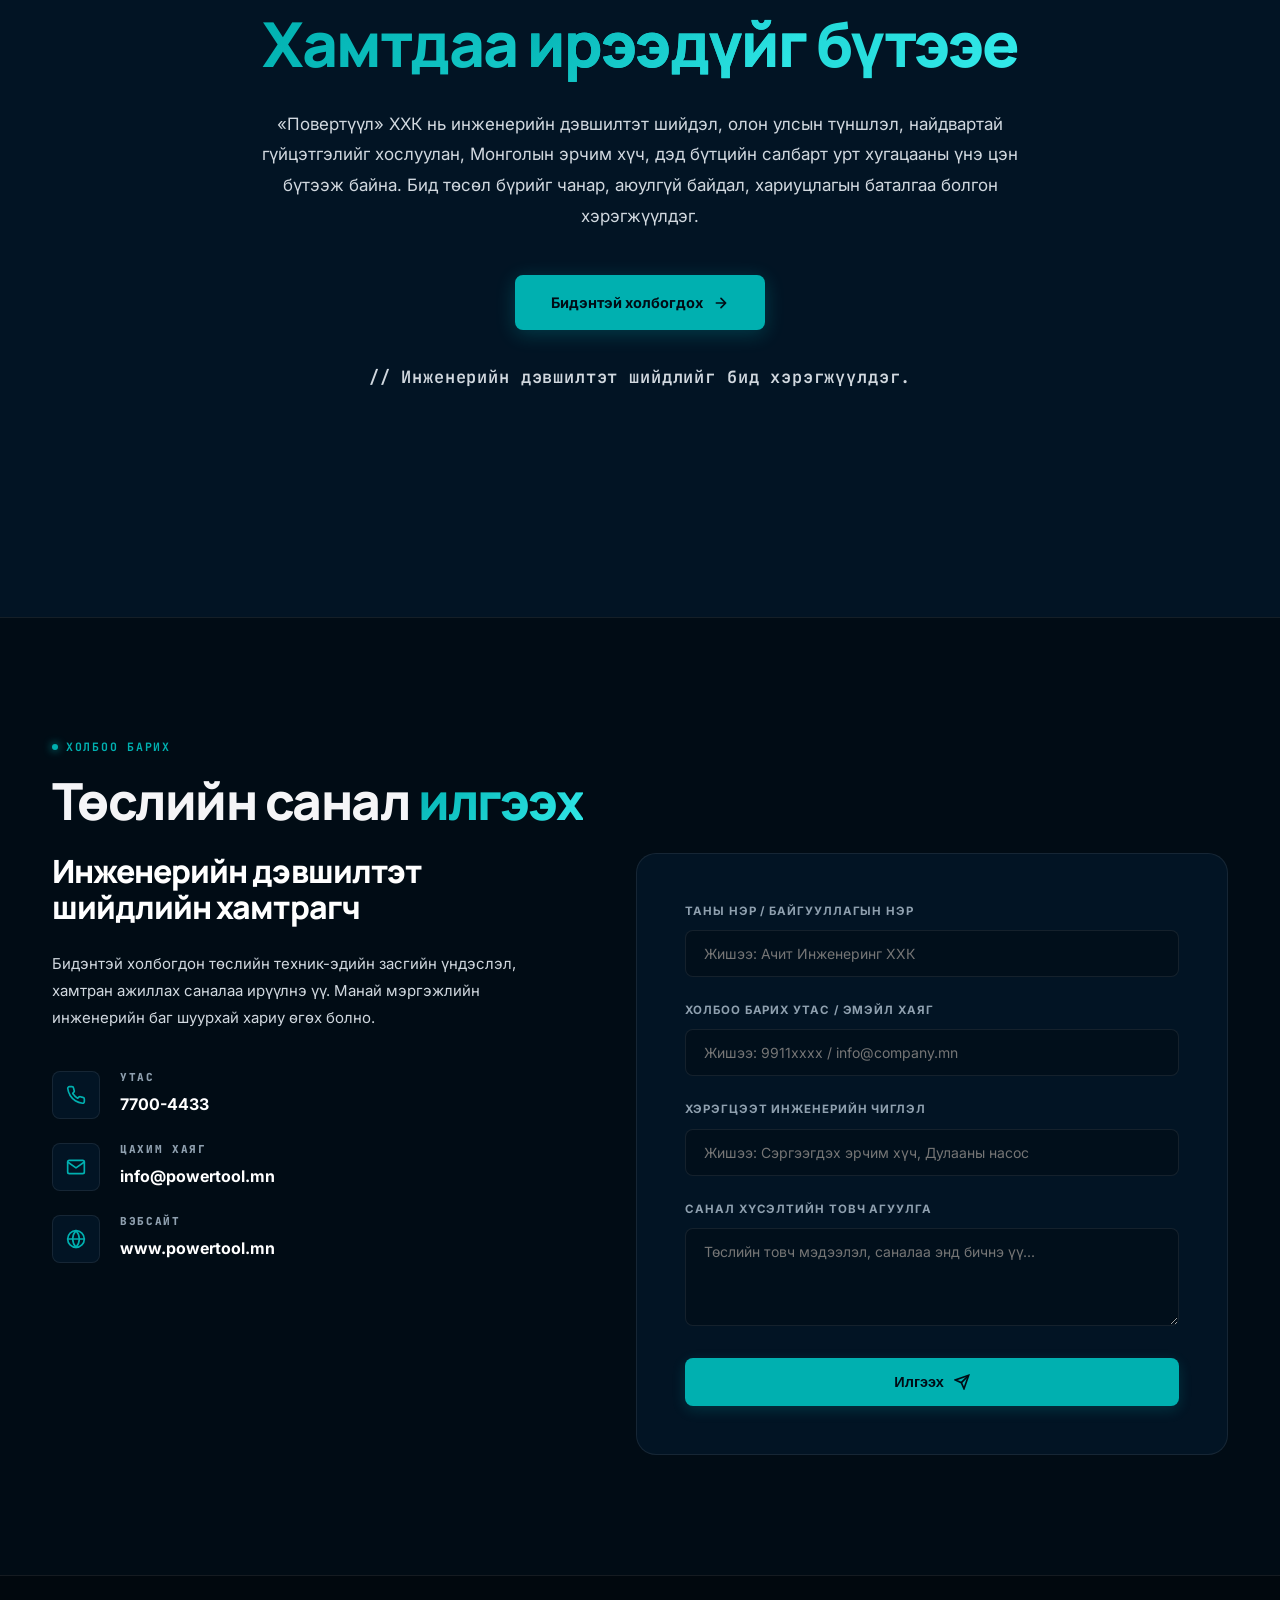
==== commit 9df9675e: "deploy: publish BUTEE_PT product catalog as the main site Promote the approved BUTEE_PT build (white" ====
--- a/index.html
+++ b/index.html
@@ -19,11 +19,11 @@
   --bg-light: #f3f7fa;
   --bg-white: #ffffff;
   
-  --teal-500: #009c9c; /* Brand Teal */
-  --teal-400: #00bebe; /* Lighter Glow Teal */
-  --teal-300: #33e0e0; /* Very Bright Active Teal */
-  --teal-glow: rgba(0, 156, 156, 0.12);
-  --teal-glow-strong: rgba(0, 156, 156, 0.35);
+  --teal-500: #00b0b0;
+  --teal-400: #00e5e5;
+  --teal-300: #33ebeb;
+  --teal-glow: rgba(0, 229, 229, 0.12);
+  --teal-glow-strong: rgba(0, 229, 229, 0.35);
   
   --border-light: rgba(2, 51, 91, 0.1);
   --border-strong-light: rgba(2, 51, 91, 0.2);
@@ -42,13 +42,13 @@
   
   --transition: all 0.4s cubic-bezier(0.16, 1, 0.3, 1);
   --transition-fast: all 0.2s ease;
-  --glow-shadow: 0 0 30px rgba(0, 156, 156, 0.25);
+  --glow-shadow: 0 0 30px rgba(0, 229, 229, 0.15);
 }
 
 * { margin: 0; padding: 0; box-sizing: border-box; }
 html { scroll-behavior: smooth; }
 body {
-  font-family: 'Inter', -apple-system, BlinkMacSystemFont, "Segoe UI", Roboto, "Helvetica Neue", Arial, sans-serif;
+  font-family: 'Inter', sans-serif;
   background: var(--bg-navy-950);
   color: var(--text-light);
   line-height: 1.6;
@@ -70,13 +70,13 @@
 }
 
 h1, h2, h3, h4, h5, h6 {
-  font-family: 'Manrope', -apple-system, BlinkMacSystemFont, "Segoe UI", Roboto, "Helvetica Neue", Arial, sans-serif;
+  font-family: 'Manrope', sans-serif;
   font-weight: 800;
   letter-spacing: -.03em;
   line-height: 1.15;
 }
 a { color: inherit; text-decoration: none; }
-.mono { font-family: 'JetBrains Mono', SFMono-Regular, Consolas, "Liberation Mono", Menlo, monospace; }
+.mono { font-family: 'JetBrains Mono', monospace; }
 .wrap { max-width: 1240px; margin: 0 auto; padding: 0 32px; position: relative; }
 
 /* Dynamic Class Language switches */
@@ -126,12 +126,12 @@
   font-weight: 700;
   padding: 10px 22px !important;
   border-radius: var(--r-sm);
-  box-shadow: 0 4px 14px rgba(0, 156, 156, 0.25);
+  box-shadow: 0 4px 14px rgba(0, 229, 229, 0.25);
 }
 .nav-cta:hover {
   background: var(--teal-400) !important;
   transform: translateY(-1px);
-  box-shadow: 0 6px 20px rgba(0, 156, 156, 0.4);
+  box-shadow: 0 6px 20px rgba(0, 229, 229, 0.4);
 }
 
 .lang-switch {
@@ -153,7 +153,7 @@
 .hero {
   position: relative; min-height: 100vh; display: flex; align-items: center; overflow: hidden; padding: 150px 0 100px;
   background: 
-    radial-gradient(1200px 700px at 80% 15%, rgba(0, 156, 156, 0.08), transparent 60%),
+    radial-gradient(1200px 700px at 80% 15%, rgba(0, 229, 229, 0.08), transparent 60%),
     radial-gradient(1000px 600px at 10% 85%, rgba(2, 51, 91, 0.25), transparent 60%),
     linear-gradient(160deg, #01080e 0%, #021424 60%, #032540 100%);
   color: #fff;
@@ -201,8 +201,8 @@
   display: inline-flex; align-items: center; gap: 10px;
   font-family: 'JetBrains Mono', monospace; font-size: 11px; font-weight: 600;
   letter-spacing: .15em; text-transform: uppercase; color: var(--teal-400);
-  border: 1px solid rgba(0, 156, 156, 0.2); border-radius: 30px;
-  padding: 8px 18px; margin-bottom: 30px; background: rgba(0, 156, 156, 0.04);
+  border: 1px solid rgba(0, 229, 229, 0.2); border-radius: 30px;
+  padding: 8px 18px; margin-bottom: 30px; background: rgba(0, 229, 229, 0.04);
   backdrop-filter: blur(5px);
 }
 .hero-tag .pulse {
@@ -222,7 +222,7 @@
   color: var(--teal-400); display: block;
   background: linear-gradient(135deg, var(--teal-300), var(--teal-500));
   -webkit-background-clip: text; -webkit-text-fill-color: transparent;
-  filter: drop-shadow(0 4px 20px rgba(0, 156, 156, 0.15));
+  filter: drop-shadow(0 4px 20px rgba(0, 229, 229, 0.15));
 }
 .hero .coord {
   font-family: 'JetBrains Mono', monospace; font-weight: 600;
@@ -244,11 +244,11 @@
 }
 .btn-primary {
   background: var(--teal-500); color: #010c15;
-  box-shadow: 0 4px 20px rgba(0, 156, 156, 0.2);
+  box-shadow: 0 4px 20px rgba(0, 229, 229, 0.2);
 }
 .btn-primary:hover {
   background: var(--teal-400); transform: translateY(-2px);
-  box-shadow: 0 6px 26px rgba(0, 156, 156, 0.35);
+  box-shadow: 0 6px 26px rgba(0, 229, 229, 0.35);
 }
 .btn-ghost {
   border: 1px solid var(--border-strong-dark); color: #fff;
@@ -341,7 +341,7 @@
 .quote-big { text-align: center; max-width: 960px; padding: 40px 0; }
 .quote-big .mk {
   font-family: 'Manrope', sans-serif; font-size: 120px; font-weight: 800; line-height: 1;
-  color: rgba(0, 156, 156, 0.12); display: block; margin-bottom: -40px; height: 60px;
+  color: rgba(0, 229, 229, 0.12); display: block; margin-bottom: -40px; height: 60px;
 }
 .quote-big h2 { font-size: clamp(22px, 3vw, 36px); font-weight: 700; line-height: 1.5; color: #fff; margin-bottom: 30px; }
 .quote-big h2 span.hl { color: var(--teal-400); font-weight: 800; }
@@ -371,7 +371,7 @@
 }
 .val-grid .val:hover {
   transform: translateY(-8px); border-color: var(--teal-500);
-  box-shadow: 0 20px 45px rgba(0, 156, 156, 0.08);
+  box-shadow: 0 20px 45px rgba(0, 229, 229, 0.08);
 }
 .val-grid .val .ic {
   width: 80px; height: 80px; border-radius: 50%; background: var(--bg-light);
@@ -381,7 +381,7 @@
 }
 .val-grid .val:hover .ic {
   background: var(--teal-500); color: #010c15; transform: scale(1.05);
-  box-shadow: 0 0 0 6px rgba(0, 156, 156, 0.15);
+  box-shadow: 0 0 0 6px rgba(0, 229, 229, 0.15);
 }
 .val-grid .val .ic svg { width: 34px; height: 34px; stroke-width: 1.5; }
 .val-grid .val h4 { font-size: 15.5px; font-weight: 800; color: var(--text-dark); margin-bottom: 12px; }
@@ -397,7 +397,7 @@
   position: relative; overflow: hidden; display: flex; flex-direction: column;
 }
 .op:hover {
-  transform: translateY(-8px); border-color: rgba(0, 156, 156, 0.3);
+  transform: translateY(-8px); border-color: rgba(0, 229, 229, 0.3);
   box-shadow: 0 20px 50px rgba(0, 0, 0, 0.3), var(--glow-shadow);
 }
 /* Cyberpunk glowing card highlight */
@@ -414,7 +414,7 @@
   font-size: 140px; font-weight: 800; color: rgba(255, 255, 255, 0.012);
   line-height: 1; pointer-events: none; user-select: none; transition: var(--transition);
 }
-.op:hover .epc { color: rgba(0, 156, 156, 0.035); transform: scale(1.05) translate(-10px, 10px); }
+.op:hover .epc { color: rgba(0, 229, 229, 0.035); transform: scale(1.05) translate(-10px, 10px); }
 
 .op .num { font-family: 'JetBrains Mono', monospace; font-size: 11.5px; font-weight: 700; color: var(--teal-400); letter-spacing: .08em; margin-bottom: 20px; }
 .op h3 { font-size: 24px; font-weight: 800; color: #fff; margin-bottom: 24px; }
@@ -544,7 +544,7 @@
   background: var(--text-dark); color: var(--teal-400); padding: 6px 14px; border-radius: 4px;
   min-width: 82px; text-align: center; flex-shrink: 0; box-shadow: 0 2px 8px rgba(0,0,0,0.15);
 }
-.lic.bld .code { background: var(--teal-500); color: #010c15; font-weight: 800; box-shadow: 0 2px 8px rgba(0, 156, 156, 0.2); }
+.lic.bld .code { background: var(--teal-500); color: #010c15; font-weight: 800; box-shadow: 0 2px 8px rgba(0, 229, 229, 0.2); }
 .lic p { font-size: 13.5px; color: var(--text-dark); font-weight: 600; line-height: 1.5; }
 
 /* ---------- 06 ADVANTAGES ---------- */
@@ -566,7 +566,7 @@
   cursor: pointer; border-radius: 30px; transition: var(--transition);
 }
 .proj-filter button:hover { color: #fff; background: rgba(255,255,255,0.06); border-color: var(--border-strong-dark); }
-.proj-filter button.active { background: var(--teal-500); border-color: var(--teal-500); color: #010c15; box-shadow: 0 4px 14px rgba(0, 156, 156, 0.2); }
+.proj-filter button.active { background: var(--teal-500); border-color: var(--teal-500); color: #010c15; box-shadow: 0 4px 14px rgba(0, 229, 229, 0.2); }
 
 .proj-list { display: grid; grid-template-columns: 1fr; gap: 14px; }
 .proj {
@@ -585,8 +585,8 @@
 .proj .badge { justify-self: end; }
 .proj .badge span {
   font-family: 'JetBrains Mono', monospace; font-size: 10px; font-weight: 700; text-transform: uppercase;
-  color: var(--teal-400); border: 1px solid rgba(0, 156, 156, 0.25); border-radius: 4px; padding: 6px 12px;
-  letter-spacing: .05em; background: rgba(0, 156, 156, 0.03);
+  color: var(--teal-400); border: 1px solid rgba(0, 229, 229, 0.25); border-radius: 4px; padding: 6px 12px;
+  letter-spacing: .05em; background: rgba(0, 229, 229, 0.03);
 }
 
 /* ---------- 07 MARKET / STATS ---------- */
@@ -596,8 +596,8 @@
 .mkt-grid p b { color: #fff; font-weight: 700; }
 .stats { display: grid; grid-template-columns: repeat(4, 1fr); gap: 24px; border-top: 1px solid var(--border-dark); padding-top: 60px; }
 .stat { background: var(--bg-navy-900); border: 1px solid var(--border-dark); border-radius: var(--r-md); padding: 32px; text-align: center; transition: var(--transition); }
-.stat:hover { border-color: rgba(0, 156, 156, 0.2); transform: translateY(-4px); box-shadow: var(--glow-shadow); }
-.stat.t { border-color: rgba(0, 156, 156, 0.15); }
+.stat:hover { border-color: rgba(0, 229, 229, 0.2); transform: translateY(-4px); box-shadow: var(--glow-shadow); }
+.stat.t { border-color: rgba(0, 229, 229, 0.15); }
 .stat .num { font-family: 'Manrope', sans-serif; font-size: 44px; font-weight: 800; color: #fff; margin-bottom: 10px; line-height: 1; }
 .stat .num::after { content: '+'; color: var(--teal-500); font-weight: 600; margin-left: 2px; }
 .stat .lbl { font-size: 12.5px; font-weight: 700; color: var(--text-muted-light); line-height: 1.4; text-transform: uppercase; letter-spacing: .05em; }
@@ -618,7 +618,7 @@
 .val-grid.cust::before { display: none; }
 .val-grid.cust .val { padding: 36px 28px; text-align: left; align-items: flex-start; }
 .val-grid.cust .val .ic { background: var(--bg-light); color: var(--teal-500); margin-bottom: 24px; box-shadow: none; border: none; }
-.val-grid.cust .val:hover .ic { background: var(--teal-500); color: #010c15; box-shadow: 0 0 0 5px rgba(0, 156, 156, 0.12); }
+.val-grid.cust .val:hover .ic { background: var(--teal-500); color: #010c15; box-shadow: 0 0 0 5px rgba(0, 229, 229, 0.12); }
 
 /* ---------- 09 QUALITY ---------- */
 .q-grid { display: grid; grid-template-columns: repeat(4, 1fr); gap: 24px; }
@@ -639,7 +639,7 @@
   background: var(--bg-navy-900); border: 1px solid var(--border-dark); border-radius: var(--r-md);
   padding: 32px 40px; display: flex; gap: 32px; align-items: flex-start; transition: var(--transition);
 }
-.fut:hover { border-color: rgba(0, 156, 156, 0.2); transform: translateX(8px); box-shadow: var(--glow-shadow); }
+.fut:hover { border-color: rgba(0, 229, 229, 0.2); transform: translateX(8px); box-shadow: var(--glow-shadow); }
 .fut .n { font-family: 'JetBrains Mono', monospace; font-size: 20px; font-weight: 800; color: var(--teal-500); line-height: 1.2; }
 .fut .c h4 { font-size: 18px; font-weight: 800; color: #fff; margin-bottom: 8px; }
 .fut .c p { font-size: 14px; color: var(--text-dim); line-height: 1.6; }
@@ -648,7 +648,7 @@
 .concl {
   text-align: center; position: relative; overflow: hidden;
   background: 
-    radial-gradient(900px 500px at 50% 50%, rgba(0, 156, 156, 0.05), transparent 70%),
+    radial-gradient(900px 500px at 50% 50%, rgba(0, 229, 229, 0.05), transparent 70%),
     var(--bg-navy-950);
 }
 .concl-inner { max-width: 800px; padding: 60px 0; }
@@ -673,7 +673,7 @@
   width: 48px; height: 48px; border-radius: var(--r-sm); background: var(--bg-navy-900); color: var(--teal-500);
   display: flex; align-items: center; justify-content: center; flex-shrink: 0; border: 1px solid var(--border-dark);
 }
-.contact-item:hover .icon-box { border-color: rgba(0, 156, 156, 0.3); box-shadow: 0 0 15px rgba(0, 156, 156, 0.15); }
+.contact-item:hover .icon-box { border-color: rgba(0, 229, 229, 0.3); box-shadow: 0 0 15px rgba(0, 229, 229, 0.15); }
 .contact-item .icon-box svg { width: 20px; height: 20px; stroke-width: 2; }
 .contact-item .details h5 { font-size: 11px; font-family: 'JetBrains Mono', monospace; text-transform: uppercase; color: var(--text-muted-light); letter-spacing: .15em; margin-bottom: 6px; }
 .contact-item .details p { font-size: 16px; font-weight: 700; color: #fff; margin-bottom: 0; }
@@ -694,7 +694,7 @@
 }
 .form-group input:focus, .form-group textarea:focus {
   outline: none; border-color: var(--teal-500); background: rgba(0, 0, 0, 0.4);
-  box-shadow: 0 0 15px rgba(0, 156, 156, 0.08);
+  box-shadow: 0 0 15px rgba(0, 229, 229, 0.08);
 }
 .form-group input:focus + label, .form-group textarea:focus + label { color: var(--teal-500); }
 
@@ -703,9 +703,9 @@
   padding: 16px; font-size: 14.5px; font-weight: 700; cursor: pointer;
   border-radius: var(--r-sm); transition: var(--transition);
   display: inline-flex; align-items: center; justify-content: center; gap: 10px;
-  box-shadow: 0 4px 14px rgba(0, 156, 156, 0.15);
-}
-.form-submit-btn:hover { background: var(--teal-400); transform: translateY(-2px); box-shadow: 0 6px 20px rgba(0, 156, 156, 0.3); }
+  box-shadow: 0 4px 14px rgba(0, 229, 229, 0.15);
+}
+.form-submit-btn:hover { background: var(--teal-400); transform: translateY(-2px); box-shadow: 0 6px 20px rgba(0, 229, 229, 0.3); }
 .form-submit-btn:disabled { opacity: 0.6; cursor: not-allowed; transform: none !important; box-shadow: none !important; }
 .form-submit-btn svg { transition: var(--transition); }
 .form-submit-btn:hover svg { transform: translate(2px, -2px); }
@@ -713,7 +713,7 @@
 .form-status {
   margin-top: 20px; font-size: 13.5px; font-weight: 700; text-align: center; display: none; padding: 12px; border-radius: var(--r-sm);
 }
-.form-status.success { background: rgba(0, 156, 156, 0.1); border: 1px solid rgba(0, 156, 156, 0.2); color: var(--teal-400); }
+.form-status.success { background: rgba(0, 229, 229, 0.1); border: 1px solid rgba(0, 229, 229, 0.2); color: var(--teal-400); }
 
 /* ---------- FOOTER ---------- */
 footer { background: #01080e; border-top: 1px solid var(--border-dark); padding: 80px 0 40px; }
@@ -766,7 +766,7 @@
   .hero-rail .m { flex: 1 1 45%; border-right: none !important; padding-right: 0; }
   .proj { grid-template-columns: 60px 1fr; gap: 16px; padding: 20px 24px; }
   .proj .badge { display: none; }
-  .val-grid, .val-grid.cust, .lic-pane, .stats, .q-grid, .telemetry-grid { grid-template-columns: 1fr; }
+  .val-grid, .val-grid.cust, .lic-pane, .stats, .q-grid { grid-template-columns: 1fr; }
   .lic-tabs { flex-direction: column; gap: 4px; border-bottom: none; }
   .tab-btn { text-align: left; padding: 10px 16px; width: 100%; }
   .lic { padding: 16px; gap: 16px; }
@@ -802,6 +802,10 @@
     <a href="#operations">
       <span class="lang-mn">Үйл ажиллагаа</span>
       <span class="lang-en">Services</span>
+    </a>
+    <a href="products.html">
+      <span class="lang-mn">Бүтээгдэхүүн</span>
+      <span class="lang-en">Products</span>
     </a>
     <a href="#licenses">
       <span class="lang-mn">Чадавх</span>
@@ -1964,11 +1968,6 @@
       btnEn.classList.add('active');
     }
   }
-  
-  // Update SCADA labels immediately
-  if (typeof updateSCADAPaths === 'function') {
-    updateSCADAPaths();
-  }
 }
 
 // Set placeholder based on language
@@ -2184,7 +2183,7 @@
     ctx.fillRect(0, 0, width, height);
     
     // Draw Grid Lines (Engineering grid)
-    ctx.strokeStyle = 'rgba(0, 156, 156, 0.05)';
+    ctx.strokeStyle = 'rgba(0, 229, 229, 0.05)';
     ctx.lineWidth = 0.8;
     
     // Horizontal grid
@@ -2203,7 +2202,7 @@
     }
     
     // Draw Center Horizontal Datum
-    ctx.strokeStyle = 'rgba(0, 156, 156, 0.15)';
+    ctx.strokeStyle = 'rgba(0, 229, 229, 0.15)';
     ctx.lineWidth = 1;
     ctx.beginPath();
     ctx.moveTo(0, height / 2);
